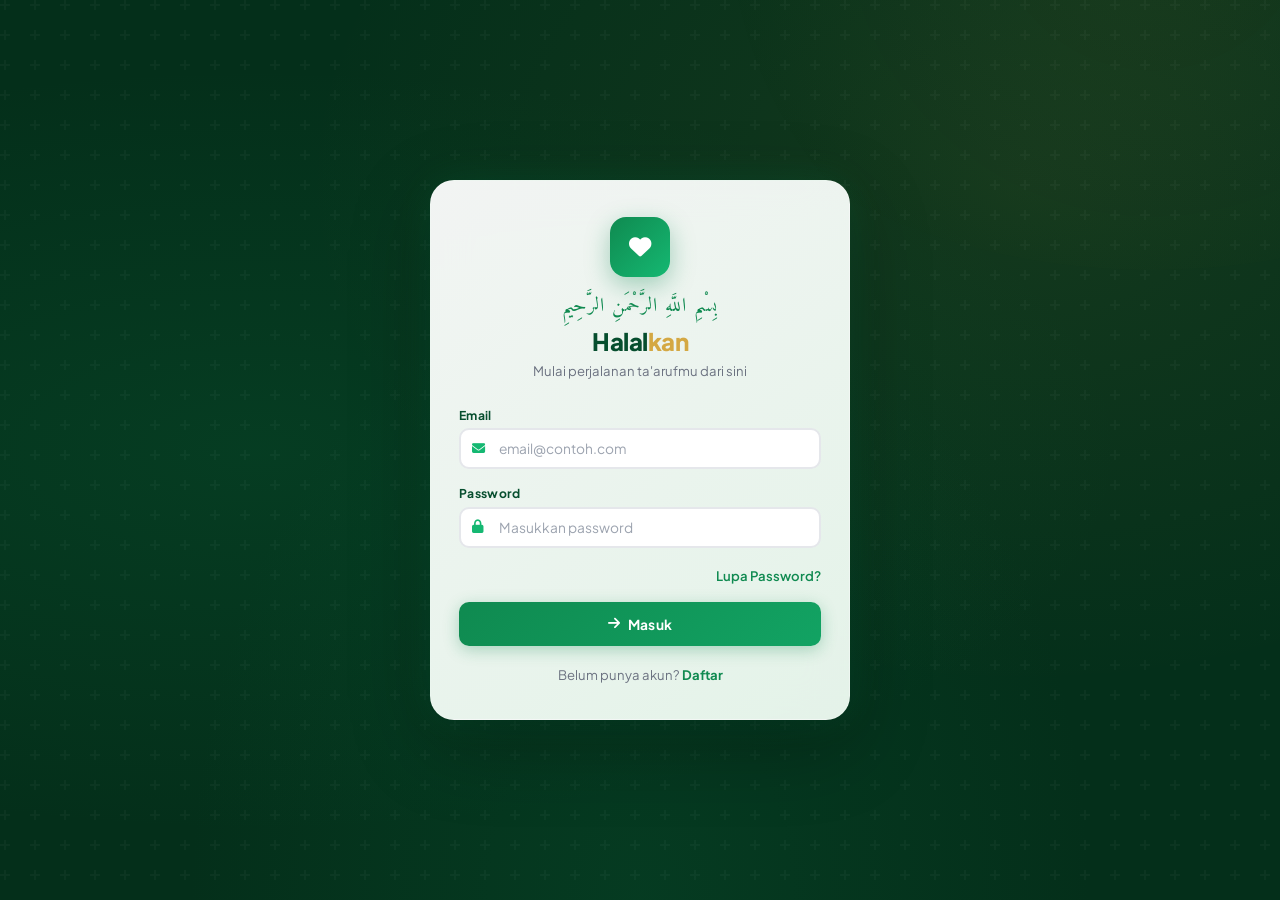
==== index.html @ 724de97e "Update index.html" ====
<!DOCTYPE html>
<html lang="id">
<head>
    <meta charset="UTF-8">
    <meta name="viewport" content="width=device-width, initial-scale=1.0, maximum-scale=1.0, user-scalable=no">
    <title>Halalkan - Ta'aruf Online</title>
    <link rel="preconnect" href="https://fonts.googleapis.com">
    <link rel="preconnect" href="https://fonts.gstatic.com" crossorigin>
    <link href="https://fonts.googleapis.com/css2?family=Plus+Jakarta+Sans:wght@300;400;500;600;700;800&family=Amiri:wght@400;700&display=swap" rel="stylesheet">
    <link rel="stylesheet" href="https://cdnjs.cloudflare.com/ajax/libs/font-awesome/6.4.0/css/all.min.css" media="print" onload="this.media='all'">
    <style>
        :root {
            --green-900:#064E2E;--green-800:#0B6B3F;--green-700:#0F8A50;--green-600:#12A363;--green-500:#15B872;--green-400:#34D399;--green-100:#D1FAE5;--green-50:#ECFDF5;
            --gold-500:#D4A843;--gold-400:#E8C66A;--gold-300:#F0D88A;--gold-100:#FEF3C7;--gold-50:#FFFBEB;
            --bg-dark:#042F1A;--bg-card:#FFFFFF;
            --border-light:rgba(255,255,255,0.08);--border-card:#E5E7EB;
            --text-white:#FFFFFF;--text-cream:#E8F5E9;--text-muted-light:rgba(255,255,255,0.6);
            --text-main:#1a1a2e;--text-muted:#6B7280;--text-light:#9CA3AF;
            --danger:#EF4444;--danger-light:#FEF2F2;--success:#10B981;--success-light:#ECFDF5;--warning:#F59E0B;--warning-light:#FFFBEB;
            --radius:14px;--radius-sm:10px;
        }
        *,*::before,*::after{box-sizing:border-box;margin:0;padding:0}
        body{font-family:'Plus Jakarta Sans',sans-serif;background:var(--bg-dark);color:var(--text-main);min-height:100vh;overflow-x:hidden;-webkit-tap-highlight-color:transparent}
        .islamic-bg{position:fixed;inset:0;z-index:0;pointer-events:none;background:radial-gradient(ellipse at 20% 50%,rgba(15,138,80,0.15) 0%,transparent 60%),radial-gradient(ellipse at 80% 20%,rgba(212,168,67,0.08) 0%,transparent 50%),radial-gradient(ellipse at 50% 100%,rgba(11,107,63,0.2) 0%,transparent 50%),var(--bg-dark)}
        .islamic-bg::before{content:'';position:absolute;inset:0;opacity:0.03;background-image:url("data:image/svg+xml,%3Csvg width='60' height='60' viewBox='0 0 60 60' xmlns='http://www.w3.org/2000/svg'%3E%3Cg fill='none' fill-rule='evenodd'%3E%3Cg fill='%23ffffff' fill-opacity='1'%3E%3Cpath d='M36 34v-4h-2v4h-4v2h4v4h2v-4h4v-2h-4zm0-30V0h-2v4h-4v2h4v4h2V6h4V4h-4zM6 34v-4H4v4H0v2h4v4h2v-4h4v-2H6zM6 4V0H4v4H0v2h4v4h2V6h4V4H6z'/%3E%3C/g%3E%3C/g%3E%3C/svg%3E")}
        .islamic-bg::after{content:'';position:absolute;top:-50%;right:-30%;width:80%;height:80%;border-radius:50%;background:radial-gradient(circle,rgba(212,168,67,0.06) 0%,transparent 70%);animation:floatGlow 12s ease-in-out infinite alternate}
        @keyframes floatGlow{0%{transform:translate(0,0)}100%{transform:translate(-30px,40px)}}
        .hidden{display:none!important}

        /* ===== ANTI-SCREENSHOT: Watermark Overlay ===== */
        #watermark-layer{
            position:fixed;inset:0;pointer-events:none;z-index:5;overflow:hidden;
            background-repeat:repeat;
        }

        /* ===== PROTECTED ZONE — Tanpa user-select:none agar tetap bisa dibaca ===== */
        .protected-zone{
            -webkit-touch-callout:none;
            -moz-user-select:none;
        }
        .protected-zone img{-webkit-user-drag:none;-khtml-user-drag:none;-moz-user-drag:none;-o-user-drag:none}
        .screenshot-warning{
            background:linear-gradient(135deg,rgba(239,68,68,0.12),rgba(239,68,68,0.05));
            border:1px solid rgba(239,68,68,0.25);border-radius:14px;padding:16px 18px;
            margin-bottom:1.25rem;display:flex;align-items:flex-start;gap:12px;
            animation:warnPulse 3s ease-in-out infinite;
        }
        .screenshot-warning .warn-icon{
            width:38px;height:38px;border-radius:10px;flex-shrink:0;
            background:rgba(239,68,68,0.15);color:#FCA5A5;
            display:flex;align-items:center;justify-content:center;font-size:1rem;
        }
        .screenshot-warning .warn-text{flex:1}
        .screenshot-warning .warn-title{font-weight:800;font-size:0.85rem;color:#FCA5A5;margin-bottom:3px}
        .screenshot-warning .warn-desc{font-size:0.78rem;color:rgba(255,255,255,0.55);line-height:1.6}
        @keyframes warnPulse{0%,100%{border-color:rgba(239,68,68,0.25)}50%{border-color:rgba(239,68,68,0.45)}}
        @media print{
            .protected-zone,.screenshot-warning,#watermark-layer{display:none!important}
            body::after{content:'Halaman ini dilindungi dan tidak dapat dicetak.';display:block;text-align:center;padding:4rem;font-size:1.5rem;color:#999}
        }

        /* ===== AUTH ===== */
        .auth-wrapper{min-height:100vh;display:flex;align-items:center;justify-content:center;padding:1.25rem;position:relative;z-index:1}
        .auth-card{width:100%;max-width:420px;background:linear-gradient(145deg,rgba(255,255,255,0.95),rgba(240,253,244,0.95));backdrop-filter:blur(20px);border-radius:24px;padding:2.25rem 1.75rem;box-shadow:0 24px 80px rgba(0,0,0,0.3),0 0 40px rgba(21,184,114,0.15);border:1px solid rgba(255,255,255,0.2)}
        .auth-header{text-align:center;margin-bottom:1.75rem}
        .auth-logo{width:60px;height:60px;margin:0 auto 0.75rem;background:linear-gradient(135deg,var(--green-700),var(--green-500));border-radius:16px;display:flex;align-items:center;justify-content:center;box-shadow:0 8px 24px rgba(15,138,80,0.35);font-size:1.4rem;color:white}
        .auth-header h1{font-size:1.5rem;font-weight:800;letter-spacing:-0.5px;color:var(--green-900)}
        .auth-header h1 span{color:var(--gold-500)}
        .auth-header .arabic-greeting{font-family:'Amiri',serif;font-size:1.2rem;color:var(--green-700);margin-bottom:0.2rem;letter-spacing:1px}
        .auth-header p{color:var(--text-muted);font-size:0.82rem;margin-top:0.35rem}
        .form-group{margin-bottom:1rem}
        label{display:block;font-size:0.76rem;font-weight:700;margin-bottom:0.35rem;color:var(--text-white);letter-spacing:0.3px}
        .auth-card label{color:var(--green-900)}
        .input-wrapper{position:relative}
        .input-wrapper i.icon-left{position:absolute;left:13px;top:50%;transform:translateY(-50%);color:var(--green-400);font-size:0.82rem;pointer-events:none}
        .auth-card .input-wrapper i.icon-left{color:var(--green-500)}
        input,select{width:100%;padding:10px 13px 10px 38px;border:2px solid #E5E7EB;border-radius:var(--radius-sm);font-size:0.86rem;font-family:'Plus Jakarta Sans',sans-serif;outline:none;transition:all 0.2s;background:white;color:var(--text-main)}
        input:focus,select:focus{border-color:var(--green-500);box-shadow:0 0 0 3px rgba(21,184,114,0.12)}
        input::placeholder{color:var(--text-light)}
        select{padding-left:13px;appearance:none;background-image:url("data:image/svg+xml,%3Csvg xmlns='http://www.w3.org/2000/svg' width='12' height='12' viewBox='0 0 24 24' fill='none' stroke='%236B7280' stroke-width='2.5' stroke-linecap='round' stroke-linejoin='round'%3E%3Cpolyline points='6 9 12 15 18 9'/%3E%3C/svg%3E");background-repeat:no-repeat;background-position:right 13px center}
        input[type="file"]{padding:9px;font-size:0.8rem;cursor:pointer;border-color:#E5E7EB}
        textarea{width:100%;padding:10px 13px;border:2px solid #E5E7EB;border-radius:var(--radius-sm);font-size:0.86rem;font-family:'Plus Jakarta Sans',sans-serif;outline:none;resize:vertical;transition:all 0.2s;background:white;color:var(--text-main);line-height:1.6}
        textarea:focus{border-color:var(--green-500);box-shadow:0 0 0 3px rgba(21,184,114,0.12)}
        textarea::placeholder{color:var(--text-light)}
        .btn{width:100%;padding:11px;background:linear-gradient(135deg,var(--green-700),var(--green-600));color:white;border:none;border-radius:var(--radius-sm);font-weight:700;font-family:'Plus Jakarta Sans',sans-serif;cursor:pointer;font-size:0.86rem;transition:all 0.2s;display:flex;align-items:center;justify-content:center;gap:8px;box-shadow:0 4px 16px rgba(15,138,80,0.3);letter-spacing:0.2px;min-height:44px}
        .btn:hover{transform:translateY(-1px);box-shadow:0 6px 24px rgba(15,138,80,0.4)}
        .btn:active{transform:translateY(0);box-shadow:0 2px 8px rgba(15,138,80,0.3)}
        .btn:disabled{background:#9CA3AF;cursor:not-allowed;box-shadow:none;transform:none}
        .btn-outline{background:transparent;border:2px solid #E5E7EB;color:var(--text-muted);margin-top:0.75rem;box-shadow:none}
        .btn-outline:hover{background:var(--green-50);border-color:var(--green-400);color:var(--green-700);box-shadow:none;transform:none}
        .btn-sm{padding:8px 14px;width:auto;font-size:0.76rem;border-radius:8px;min-height:36px}
        .btn-success{background:linear-gradient(135deg,#059669,#10B981);box-shadow:0 4px 12px rgba(16,185,129,0.3)}
        .btn-danger-sm{background:linear-gradient(135deg,#DC2626,#EF4444);box-shadow:0 4px 12px rgba(239,68,68,0.3)}
        .btn-warning-sm{background:linear-gradient(135deg,#D97706,#F59E0B);color:var(--text-main);box-shadow:0 4px 12px rgba(245,158,11,0.3)}
        .btn-wa{background:linear-gradient(135deg,#1EBE57,#25D366);box-shadow:0 4px 12px rgba(37,211,102,0.3)}
        .btn-info-sm{background:linear-gradient(135deg,#2563EB,#3B82F6);box-shadow:0 4px 12px rgba(59,130,246,0.3)}
        .btn-gold{background:linear-gradient(135deg,var(--gold-500),var(--gold-400));color:var(--green-900);box-shadow:0 4px 12px rgba(212,168,67,0.3)}
        .link{color:var(--green-700);font-size:0.82rem;font-weight:600;cursor:pointer;text-decoration:none;transition:color 0.2s}
        .link:hover{color:var(--green-500)}
        .link-muted{color:var(--text-muted);font-size:0.82rem}
        .link-muted a{color:var(--green-700);font-weight:700;cursor:pointer}

        /* ===== APP SHELL ===== */
        .app-shell{display:flex;min-height:100vh;position:relative;z-index:1}
        .sidebar{width:260px;background:linear-gradient(180deg,var(--green-900) 0%,var(--bg-dark) 100%);border-right:1px solid var(--border-light);display:flex;flex-direction:column;position:fixed;top:0;left:0;bottom:0;z-index:100;transition:transform 0.3s cubic-bezier(0.4,0,0.2,1);will-change:transform}
        .sidebar-header{padding:1.25rem 1.1rem;border-bottom:1px solid var(--border-light);display:flex;align-items:center;gap:10px}
        .sidebar-logo{width:38px;height:38px;flex-shrink:0;background:linear-gradient(135deg,var(--green-600),var(--gold-500));border-radius:11px;display:flex;align-items:center;justify-content:center;font-size:0.95rem;color:white;box-shadow:0 4px 12px rgba(21,184,114,0.3)}
        .sidebar-header h2{font-size:1.1rem;font-weight:800;color:var(--text-white)}
        .sidebar-header h2 span{color:var(--gold-400)}
        .sidebar-nav{flex:1;padding:0.75rem;display:flex;flex-direction:column;gap:2px;overflow-y:auto;-webkit-overflow-scrolling:touch}
        .sidebar-nav a{display:flex;align-items:center;gap:11px;padding:10px 13px;color:var(--text-muted-light);font-size:0.85rem;font-weight:500;cursor:pointer;border-radius:var(--radius-sm);transition:all 0.2s;text-decoration:none;min-height:44px}
        .sidebar-nav a:hover:not(.locked){background:rgba(255,255,255,0.08);color:var(--text-white)}
        .sidebar-nav a.active{background:linear-gradient(135deg,rgba(21,184,114,0.2),rgba(21,184,114,0.08));color:var(--green-400);font-weight:700;border:1px solid rgba(21,184,114,0.2)}
        .sidebar-nav a i.nav-icon{width:20px;text-align:center;font-size:0.88rem}
        .sidebar-nav a .lock-badge{margin-left:auto;font-size:0.6rem;background:rgba(239,68,68,0.15);color:#FCA5A5;padding:2px 6px;border-radius:6px;font-weight:700;border:1px solid rgba(239,68,68,0.15)}
        .sidebar-nav a.locked{opacity:0.5;cursor:not-allowed}
        .sidebar-footer{padding:0.85rem 1.1rem;border-top:1px solid var(--border-light)}
        .sidebar-user{display:flex;align-items:center;gap:10px}
        .sidebar-avatar{width:34px;height:34px;border-radius:10px;background:linear-gradient(135deg,var(--green-600),var(--green-400));color:white;display:flex;align-items:center;justify-content:center;font-weight:700;font-size:0.7rem;flex-shrink:0;overflow:hidden}
        .sidebar-avatar img{width:100%;height:100%;object-fit:cover}
        .sidebar-user-info div:first-child{font-size:0.82rem;font-weight:700;color:var(--text-white)}
        .sidebar-user-info div:last-child{font-size:0.7rem;color:var(--text-muted-light)}
        .main{flex:1;margin-left:260px;min-height:100vh}
        .main-header{padding:0.85rem 1.5rem;border-bottom:1px solid rgba(255,255,255,0.05);background:rgba(4,47,26,0.85);backdrop-filter:blur(12px);display:flex;justify-content:space-between;align-items:center;position:sticky;top:0;z-index:50;min-height:52px}
        .main-header h3{font-size:1.05rem;font-weight:700;color:var(--text-white);white-space:nowrap;overflow:hidden;text-overflow:ellipsis}
        .main-content{padding:1.5rem;max-width:1400px;position:relative}
        .hamburger{display:none;background:none;border:none;font-size:1.15rem;color:var(--text-white);cursor:pointer;padding:8px;min-width:44px;min-height:44px;justify-content:center;align-items:center;border-radius:8px}
        .hamburger:hover{background:rgba(255,255,255,0.08)}
        .overlay{display:none;position:fixed;inset:0;background:rgba(0,0,0,0.5);z-index:99;backdrop-filter:blur(4px)}
        .alert{padding:13px 16px;border-radius:var(--radius-sm);font-size:0.82rem;margin-bottom:1.25rem;display:flex;align-items:flex-start;gap:10px;line-height:1.6}
        .alert i{margin-top:3px;flex-shrink:0}
        .alert-warning{background:var(--gold-50);color:#92400E;border:1px solid #FDE68A}
        .alert-info{background:var(--green-50);color:var(--green-900);border:1px solid #A7F3D0}
        .alert-success{background:var(--success-light);color:#065F46;border:1px solid #A7F3D0}
        .alert-dark{background:rgba(245,158,11,0.08);color:var(--gold-300);border:1px solid rgba(245,158,11,0.2);border-radius:var(--radius-sm);padding:13px 16px;font-size:0.82rem;margin-bottom:1.25rem;display:flex;align-items:flex-start;gap:10px;line-height:1.6}
        .alert-dark i{margin-top:3px;flex-shrink:0}
        .alert-dark b{color:var(--gold-400)}
        .grid-2{display:grid;grid-template-columns:1fr 1fr;gap:0 1.1rem}
        .section-title{font-size:0.76rem;font-weight:800;color:var(--green-400);margin:1.5rem 0 0.85rem;text-transform:uppercase;letter-spacing:1px;display:flex;align-items:center;gap:8px}
        .section-title::after{content:'';flex:1;height:1px;background:linear-gradient(to right,rgba(21,184,114,0.3),transparent)}
        .search-bar{width:100%;padding:10px 13px 10px 38px;border:2px solid rgba(255,255,255,0.1);border-radius:var(--radius-sm);font-size:0.86rem;outline:none;background:rgba(255,255,255,0.06);color:var(--text-white);transition:all 0.2s;font-family:'Plus Jakarta Sans',sans-serif;min-height:44px}
        .search-bar:focus{border-color:var(--green-500);background:rgba(255,255,255,0.1);box-shadow:0 0 0 3px rgba(21,184,114,0.15)}
        .search-bar::placeholder{color:rgba(255,255,255,0.4)}
        .search-wrap{position:relative;margin-bottom:1.25rem}
        .search-wrap i{position:absolute;left:13px;top:50%;transform:translateY(-50%);color:rgba(255,255,255,0.4)}
        .card-grid{display:grid;grid-template-columns:repeat(auto-fill,minmax(340px,1fr));gap:1.1rem}
        .card{border:1px solid rgba(255,255,255,0.08);border-radius:16px;overflow:hidden;background:linear-gradient(145deg,rgba(255,255,255,0.06),rgba(255,255,255,0.02));backdrop-filter:blur(10px);display:flex;flex-direction:column;transition:all 0.3s}
        .card:hover{transform:translateY(-2px);box-shadow:0 12px 40px rgba(0,0,0,0.2);border-color:rgba(21,184,114,0.2)}
        .card-top{display:flex;gap:0.85rem;padding:1.1rem;border-bottom:1px solid rgba(255,255,255,0.06)}
        .card-img{width:92px;height:92px;object-fit:cover;border-radius:12px;background:rgba(255,255,255,0.05);flex-shrink:0;border:2px solid rgba(255,255,255,0.1)}
        .card-avatar{width:92px;height:92px;display:flex;align-items:center;justify-content:center;font-size:2rem;font-weight:800;color:var(--green-400);background:rgba(21,184,114,0.1);border-radius:12px;flex-shrink:0;border:2px solid rgba(21,184,114,0.15)}
        .card-identity{flex:1;display:flex;flex-direction:column;justify-content:center;min-width:0}
        .card-name{font-weight:800;font-size:1rem;margin-bottom:4px;display:flex;align-items:center;gap:6px;flex-wrap:wrap;color:var(--text-white)}
        .card-sub{font-size:0.76rem;color:var(--text-muted-light);margin-bottom:2px;white-space:nowrap;overflow:hidden;text-overflow:ellipsis}
        .card-sub i{width:13px;text-align:center;margin-right:3px;color:var(--green-400);flex-shrink:0}
        .card-body{padding:0.85rem 1.1rem}
        .data-grid{display:grid;grid-template-columns:1fr 1fr;gap:6px}
        .data-item{font-size:0.78rem}
        .data-label{color:var(--text-muted-light);font-size:0.66rem;text-transform:uppercase;letter-spacing:0.5px;font-weight:600}
        .data-value{color:var(--text-cream);font-weight:600}
        .full-col{grid-column:1/-1}
        .card-footer{padding:0.75rem 1.1rem;border-top:1px solid rgba(255,255,255,0.06);margin-top:auto}
        .badge{padding:2px 9px;border-radius:20px;font-size:0.66rem;font-weight:700;display:inline-block;white-space:nowrap;letter-spacing:0.3px}
        .badge-m{background:rgba(59,130,246,0.15);color:#93C5FD;border:1px solid rgba(59,130,246,0.2)}
        .badge-f{background:rgba(236,72,153,0.15);color:#F9A8D4;border:1px solid rgba(236,72,153,0.2)}
        .badge-pending{background:rgba(245,158,11,0.15);color:#FCD34D;border:1px solid rgba(245,158,11,0.2)}
        .badge-approved{background:rgba(16,185,129,0.15);color:#6EE7B7;border:1px solid rgba(16,185,129,0.2)}
        .badge-rejected{background:rgba(239,68,68,0.15);color:#FCA5A5;border:1px solid rgba(239,68,68,0.2)}
        .badge-taaruf{background:rgba(59,130,246,0.15);color:#93C5FD;border:1px solid rgba(59,130,246,0.2)}
        .badge-proses{background:rgba(245,158,11,0.15);color:#FCD34D;border:1px solid rgba(245,158,11,0.2)}
        .badge-menikah{background:rgba(16,185,129,0.15);color:#6EE7B7;border:1px solid rgba(16,185,129,0.2)}
        .filter-tabs{display:flex;gap:5px;margin-bottom:1.1rem;flex-wrap:wrap}
        .filter-tab{padding:6px 14px;border:1px solid rgba(255,255,255,0.1);border-radius:24px;font-size:0.76rem;font-weight:600;cursor:pointer;background:rgba(255,255,255,0.04);color:var(--text-muted-light);font-family:'Plus Jakarta Sans',sans-serif;transition:all 0.2s;white-space:nowrap;min-height:36px;display:inline-flex;align-items:center}
        .filter-tab:hover{border-color:var(--green-500);color:var(--green-400);background:rgba(21,184,114,0.08)}
        .filter-tab.active{background:linear-gradient(135deg,var(--green-700),var(--green-600));color:white;border-color:transparent;box-shadow:0 4px 12px rgba(15,138,80,0.3)}
        .table-wrap{border:1px solid rgba(255,255,255,0.08);border-radius:14px;overflow-x:auto;background:rgba(255,255,255,0.03);backdrop-filter:blur(10px);-webkit-overflow-scrolling:touch}
        table{width:100%;border-collapse:collapse;font-size:0.8rem}
        thead{background:rgba(255,255,255,0.04)}
        th{text-align:left;padding:11px 14px;font-size:0.7rem;font-weight:700;color:var(--text-muted-light);text-transform:uppercase;letter-spacing:0.5px;border-bottom:1px solid rgba(255,255,255,0.08);white-space:nowrap}
        td{padding:12px 14px;border-bottom:1px solid rgba(255,255,255,0.04);vertical-align:top;color:var(--text-cream)}
        tr:last-child td{border-bottom:none}
        tr:hover td{background:rgba(255,255,255,0.03)}
        .img-preview{width:80px;height:80px;object-fit:cover;margin-top:8px;border-radius:var(--radius-sm);border:2px solid rgba(255,255,255,0.1);display:none}
        .question-box{background:rgba(21,184,114,0.08);border:1px dashed var(--green-500);padding:13px;border-radius:var(--radius-sm);font-weight:600;font-size:0.88rem;margin-bottom:10px;line-height:1.7;color:var(--green-900)}
        .toast{position:fixed;top:16px;right:16px;left:16px;padding:13px 18px;border-radius:var(--radius-sm);color:white;font-weight:600;font-family:'Plus Jakarta Sans',sans-serif;z-index:10000;animation:toastIn 0.4s cubic-bezier(0.34,1.56,0.64,1);max-width:380px;font-size:0.82rem;box-shadow:0 8px 32px rgba(0,0,0,0.2);backdrop-filter:blur(8px);margin:0 auto}
        @media(min-width:480px){.toast{left:auto}}
        .toast-success{background:linear-gradient(135deg,rgba(16,185,129,0.95),rgba(5,150,105,0.95))}
        .toast-error{background:linear-gradient(135deg,rgba(239,68,68,0.95),rgba(220,38,38,0.95))}
        @keyframes toastIn{from{transform:translateX(120%) scale(0.8);opacity:0}to{transform:translateX(0) scale(1);opacity:1}}
        .loading-overlay{position:fixed;inset:0;background:rgba(4,47,26,0.7);backdrop-filter:blur(8px);display:flex;align-items:center;justify-content:center;z-index:9998}
        .spinner{width:34px;height:34px;border:3px solid rgba(255,255,255,0.1);border-top-color:var(--green-400);border-radius:50%;animation:spin 0.7s linear infinite}
        @keyframes spin{to{transform:rotate(360deg)}}
        .action-btns{display:flex;gap:5px;flex-wrap:wrap}
        .sub-text{font-size:0.7rem;color:var(--text-muted-light);margin-top:1px}
        .data-cell-line{margin-bottom:4px;color:var(--text-cream);line-height:1.5}
        .kriteria-box{background:rgba(212,168,67,0.08);border:1px dashed var(--gold-500);border-radius:10px;padding:9px 11px;margin-top:8px;font-size:0.78rem;line-height:1.6}
        .kriteria-box .kriteria-label{font-size:0.66rem;font-weight:800;color:var(--gold-400);text-transform:uppercase;letter-spacing:0.5px;margin-bottom:2px}
        .empty-state{text-align:center;color:var(--text-muted-light);padding:2.5rem 1rem}
        .empty-state i{font-size:2.2rem;margin-bottom:0.85rem;display:block;opacity:0.3}
        .empty-state p{font-size:0.88rem}
        .empty-state .retry-btn{margin-top:0.85rem;display:inline-flex}
        .status-card{border:1px solid rgba(255,255,255,0.08);border-radius:16px;padding:1.25rem;margin-bottom:0.85rem;background:linear-gradient(145deg,rgba(255,255,255,0.06),rgba(255,255,255,0.02));backdrop-filter:blur(10px);transition:all 0.3s}
        .status-card:hover{box-shadow:0 8px 32px rgba(0,0,0,0.15);border-color:rgba(21,184,114,0.15)}
        .status-card-header{display:flex;justify-content:space-between;align-items:flex-start;margin-bottom:8px;flex-wrap:wrap;gap:6px}
        .status-card-title{font-weight:800;font-size:1rem;color:var(--text-white)}
        .status-card-meta{font-size:0.78rem;color:var(--text-muted-light);line-height:1.8}
        .status-card-meta i{width:15px;text-align:center;margin-right:5px;color:var(--green-400)}
        .photo-modal-overlay{position:fixed;inset:0;background:rgba(0,0,0,0.88);backdrop-filter:blur(8px);z-index:10000;display:flex;align-items:center;justify-content:center;padding:1.5rem;cursor:pointer}
        .photo-modal-content{position:relative;max-width:90vw;max-height:90vh;cursor:default}
        .photo-modal-content img{max-width:100%;max-height:85vh;border-radius:16px;box-shadow:0 24px 64px rgba(0,0,0,0.4);object-fit:contain;background:white}
        .photo-modal-close{position:absolute;top:-12px;right:-12px;width:38px;height:38px;border-radius:50%;background:white;border:none;font-size:1.1rem;color:var(--text-main);cursor:pointer;display:flex;align-items:center;justify-content:center;box-shadow:0 4px 16px rgba(0,0,0,0.3);transition:all 0.2s;min-width:38px;min-height:38px}
        .photo-modal-close:hover{background:var(--danger);color:white}
        .wa-info-box{background:rgba(37,211,102,0.08);border:1px solid rgba(37,211,102,0.2);border-radius:var(--radius-sm);padding:16px;margin-bottom:1.25rem}
        .wa-info-box .wa-title{font-weight:800;color:#6EE7B7;font-size:0.92rem;margin-bottom:5px;display:flex;align-items:center;gap:8px}
        .wa-info-box .wa-detail{font-size:0.8rem;color:var(--text-cream);line-height:1.7}
        .wa-info-box .wa-btn{margin-top:10px}
        .notif-wrap{position:relative}
        .bell-btn{background:none;border:none;font-size:1.1rem;color:var(--text-muted-light);cursor:pointer;position:relative;padding:8px;border-radius:50%;transition:all 0.2s;min-width:44px;min-height:44px;display:flex;align-items:center;justify-content:center}
        .bell-btn:hover{background:rgba(255,255,255,0.08);color:var(--text-white)}
        .bell-badge{position:absolute;top:4px;right:4px;background:var(--danger);color:white;font-size:0.56rem;font-weight:800;min-width:16px;height:16px;border-radius:8px;display:flex;align-items:center;justify-content:center;padding:0 4px;animation:pulse 2s infinite}
        @keyframes pulse{0%,100%{transform:scale(1)}50%{transform:scale(1.15)}}
        .notif-panel{position:absolute;top:calc(100% + 8px);right:0;width:360px;max-height:440px;overflow-y:auto;background:linear-gradient(145deg,#0a3d23,var(--bg-dark));border:1px solid rgba(255,255,255,0.1);border-radius:14px;box-shadow:0 16px 48px rgba(0,0,0,0.4);z-index:200;-webkit-overflow-scrolling:touch}
        .notif-header{padding:12px 16px;border-bottom:1px solid rgba(255,255,255,0.08);display:flex;justify-content:space-between;align-items:center;position:sticky;top:0;background:rgba(4,47,26,0.95);backdrop-filter:blur(8px);z-index:1;border-radius:14px 14px 0 0}
        .notif-header h4{font-size:0.88rem;font-weight:700;color:var(--text-white)}
        .notif-close-btn{background:none;border:none;font-size:1.3rem;cursor:pointer;color:var(--text-muted-light);line-height:1;padding:0 2px;min-width:44px;min-height:44px;display:flex;align-items:center;justify-content:center}
        .notif-close-btn:hover{color:var(--text-white)}
        .notif-item{padding:12px 16px;border-bottom:1px solid rgba(255,255,255,0.04);display:flex;gap:10px;align-items:flex-start;font-size:0.8rem;line-height:1.6;transition:background 0.15s;cursor:default;color:var(--text-cream)}
        .notif-item:hover{background:rgba(255,255,255,0.04)}
        .notif-item:last-child{border-bottom:none}
        .notif-icon{width:32px;height:32px;border-radius:9px;display:flex;align-items:center;justify-content:center;flex-shrink:0;font-size:0.72rem}
        .notif-icon.taaruf{background:rgba(59,130,246,0.15);color:#93C5FD}
        .notif-icon.kegiatan{background:rgba(16,185,129,0.15);color:#6EE7B7}
        .notif-text{flex:1;min-width:0}
        .notif-text strong{color:var(--text-white)}
        .notif-time{font-size:0.66rem;color:rgba(255,255,255,0.35);margin-top:3px}
        .notif-empty{padding:2rem;text-align:center;color:var(--text-muted-light);font-size:0.82rem}
        .modal-overlay{position:fixed;inset:0;background:rgba(4,47,26,0.8);backdrop-filter:blur(8px);z-index:9000;display:flex;align-items:center;justify-content:center;padding:1.25rem}
        .modal-card{background:linear-gradient(145deg,rgba(255,255,255,0.97),rgba(240,253,244,0.97));border-radius:18px;padding:1.75rem;width:100%;max-width:420px;box-shadow:0 24px 80px rgba(0,0,0,0.4),0 0 40px rgba(21,184,114,0.15);border:1px solid rgba(255,255,255,0.2);max-height:90vh;overflow-y:auto;-webkit-overflow-scrolling:touch}
        .modal-card h3{font-size:1.1rem;font-weight:800;margin-bottom:4px;display:flex;align-items:center;gap:8px;color:var(--green-900)}
        .modal-card .modal-sub{font-size:0.8rem;color:var(--text-muted);margin-bottom:1.1rem}
        .modal-card .question-box{margin-bottom:0.85rem;font-size:0.92rem;line-height:1.7}
        .modal-actions{display:flex;gap:7px;margin-top:1.1rem}
        .modal-actions .btn{flex:1}
        .kegiatan-card{border:1px solid rgba(255,255,255,0.08);border-radius:16px;overflow:hidden;background:linear-gradient(145deg,rgba(255,255,255,0.06),rgba(255,255,255,0.02));backdrop-filter:blur(10px);margin-bottom:1.1rem;transition:all 0.3s}
        .kegiatan-card:hover{box-shadow:0 8px 32px rgba(0,0,0,0.15);border-color:rgba(21,184,114,0.15)}
        .kegiatan-card img{width:100%;max-height:300px;object-fit:cover;cursor:pointer;display:block}
        .kegiatan-card-body{padding:1.25rem}
        .kegiatan-card-title{font-size:1.05rem;font-weight:800;margin-bottom:8px;color:var(--text-white)}
        .kegiatan-card-content{font-size:0.85rem;color:var(--text-muted-light);line-height:1.8;white-space:pre-wrap}
        .kegiatan-card-footer{padding:0.75rem 1.25rem;border-top:1px solid rgba(255,255,255,0.06);font-size:0.74rem;color:rgba(255,255,255,0.35);display:flex;justify-content:space-between;align-items:center}
        .kegiatan-form-card{border:1px solid rgba(255,255,255,0.08);border-radius:16px;padding:1.25rem;margin-bottom:1.25rem;background:linear-gradient(145deg,rgba(255,255,255,0.06),rgba(255,255,255,0.02));backdrop-filter:blur(10px)}
        .kegiatan-form-card h4{font-size:0.92rem;font-weight:700;margin-bottom:0.85rem;display:flex;align-items:center;gap:8px;color:var(--text-white)}
        .kegiatan-form-card h4 i{color:var(--green-400)}
        .pagination-wrap{display:flex;justify-content:space-between;align-items:center;margin-top:1.25rem;padding:0.4rem 0;flex-wrap:wrap;gap:0.6rem}
        .pagination-info{font-size:0.8rem;color:var(--text-muted-light);white-space:nowrap}
        .pagination-info strong{color:var(--green-400);font-weight:700}
        .pagination-buttons{display:flex;gap:3px;align-items:center;flex-wrap:wrap}
        .page-btn{min-width:34px;height:34px;display:flex;align-items:center;justify-content:center;border:1px solid rgba(255,255,255,0.1);border-radius:7px;background:rgba(255,255,255,0.04);color:var(--text-muted-light);font-size:0.8rem;font-weight:600;cursor:pointer;font-family:'Plus Jakarta Sans',sans-serif;transition:all 0.2s;padding:0 5px}
        .page-btn:hover:not(:disabled):not(.active){border-color:var(--green-500);color:var(--green-400);background:rgba(21,184,114,0.1)}
        .page-btn.active{background:linear-gradient(135deg,var(--green-700),var(--green-600));color:white;border-color:transparent;font-weight:800;box-shadow:0 4px 12px rgba(15,138,80,0.4)}
        .page-btn:disabled{opacity:0.25;cursor:not-allowed}
        .page-ellipsis{padding:0 3px;color:rgba(255,255,255,0.3);font-size:0.82rem;letter-spacing:1px}
        .page-size-select{display:flex;align-items:center;gap:5px;font-size:0.8rem;color:var(--text-muted-light)}
        .page-size-select select{width:auto;padding:4px 26px 4px 7px;font-size:0.78rem;border-radius:7px;height:34px;background:rgba(255,255,255,0.06);border-color:rgba(255,255,255,0.1);color:var(--text-cream)}
        .page-size-select select option{background:var(--bg-dark);color:var(--text-cream)}
        .welcome-banner{background:linear-gradient(135deg,rgba(21,184,114,0.15),rgba(212,168,67,0.08));border:1px solid rgba(21,184,114,0.15);border-radius:18px;padding:1.5rem;margin-bottom:1.25rem;position:relative;overflow:hidden}
        .welcome-banner::before{content:'';position:absolute;top:-20px;right:-20px;width:100px;height:100px;background:radial-gradient(circle,rgba(212,168,67,0.15),transparent);border-radius:50%}
        .welcome-banner .greeting-arabic{font-family:'Amiri',serif;font-size:1.25rem;color:var(--gold-400);margin-bottom:0.4rem}
        .welcome-banner .greeting-main{font-size:1.15rem;font-weight:800;color:var(--text-white);margin-bottom:0.4rem}
        .welcome-banner .greeting-sub{font-size:0.84rem;color:var(--text-muted-light);line-height:1.6}
        .welcome-banner .greeting-sub b{color:var(--green-400)}
        .stats-row{display:grid;grid-template-columns:repeat(auto-fit,minmax(140px,1fr));gap:0.75rem;margin-bottom:1.25rem}
        .stat-card{background:linear-gradient(145deg,rgba(255,255,255,0.06),rgba(255,255,255,0.02));border:1px solid rgba(255,255,255,0.08);border-radius:14px;padding:1rem;text-align:center;transition:all 0.3s}
        .stat-card:hover{border-color:rgba(21,184,114,0.2);transform:translateY(-2px)}
        .stat-card .stat-icon{font-size:1.3rem;margin-bottom:0.4rem;color:var(--green-400)}
        .stat-card .stat-value{font-size:1.35rem;font-weight:800;color:var(--text-white)}
        .stat-card .stat-label{font-size:0.68rem;color:var(--text-muted-light);margin-top:2px;text-transform:uppercase;letter-spacing:0.5px}
        .taaruf-blocked-banner{
            background:linear-gradient(135deg,rgba(245,158,11,0.1),rgba(212,168,67,0.05));
            border:1px solid rgba(245,158,11,0.2);border-radius:18px;padding:2rem;
            text-align:center;max-width:480px;margin:2rem auto;
        }
        .taaruf-blocked-banner .blocked-icon{
            width:64px;height:64px;border-radius:50%;margin:0 auto 1rem;
            background:rgba(245,158,11,0.12);color:var(--gold-400);
            display:flex;align-items:center;justify-content:center;font-size:1.6rem;
            border:2px solid rgba(245,158,11,0.2);
            animation:blockedPulse 2.5s ease-in-out infinite;
        }
        @keyframes blockedPulse{0%,100%{transform:scale(1);box-shadow:0 0 0 0 rgba(245,158,11,0.2)}50%{transform:scale(1.05);box-shadow:0 0 0 10px rgba(245,158,11,0)}}
        .taaruf-blocked-banner .blocked-title{font-size:1.05rem;font-weight:800;color:var(--text-white);margin-bottom:0.4rem}
        .taaruf-blocked-banner .blocked-desc{font-size:0.84rem;color:var(--text-muted-light);line-height:1.7}
        .taaruf-blocked-banner .blocked-desc b{color:var(--gold-400)}

        /* ===== ADMIN PHOTO CELLS ===== */
        .admin-photo-cell{display:flex;align-items:center;gap:10px}
        .admin-photo{width:52px;height:52px;border-radius:12px;object-fit:cover;border:2px solid rgba(21,184,114,0.2);cursor:pointer;transition:all 0.25s;flex-shrink:0}
        .admin-photo:hover{transform:scale(1.08);border-color:var(--green-400);box-shadow:0 4px 16px rgba(21,184,114,0.2)}
        .admin-photo-placeholder{width:52px;height:52px;border-radius:12px;background:rgba(21,184,114,0.12);color:var(--green-400);display:flex;align-items:center;justify-content:center;font-size:0.85rem;font-weight:700;flex-shrink:0;border:2px solid rgba(21,184,114,0.15)}
        .admin-photo-sm{width:40px;height:40px;border-radius:10px}
        .admin-photo-placeholder-sm{width:40px;height:40px;border-radius:10px;font-size:0.75rem}

        /* ===== TAARUF TABLE MOBILE FIX ===== */
        .taaruf-table-wrap table{min-width:640px}

        /* ===== RESPONSIVE ===== */
        @media(max-width:768px){
            .sidebar{transform:translateX(-100%);width:280px}
            .sidebar.open{transform:translateX(0)}
            .overlay.open{display:block}
            .main{margin-left:0}
            .hamburger{display:flex}
            .main-content{padding:1rem}
            .grid-2{grid-template-columns:1fr}
            .card-grid{grid-template-columns:1fr}
            .data-grid{grid-template-columns:1fr 1fr}
            .filter-tabs{gap:3px}
            .filter-tab{padding:5px 10px;font-size:0.7rem;min-height:32px}
            .notif-panel{width:calc(100vw - 1.5rem);right:-0.25rem;max-height:70vh}
            .pagination-wrap{flex-direction:column;align-items:stretch;text-align:center}
            .pagination-buttons{justify-content:center}
            .pagination-info{text-align:center}
            .stats-row{grid-template-columns:1fr 1fr;gap:0.6rem}
            .auth-card{padding:1.75rem 1.25rem;border-radius:18px}
            .admin-photo{width:44px;height:44px;border-radius:10px}
            .admin-photo-placeholder{width:44px;height:44px;border-radius:10px}
            .admin-photo-sm{width:34px;height:34px;border-radius:8px}
            .admin-photo-placeholder-sm{width:34px;height:34px;border-radius:8px;font-size:0.68rem}
            .card-img{width:78px;height:78px}
            .card-avatar{width:78px;height:78px;font-size:1.7rem}
            .card-top{padding:0.85rem;gap:0.7rem}
            .card-body{padding:0.75rem 0.85rem}
            .card-footer{padding:0.65rem 0.85rem}
            .main-header{padding:0.65rem 1rem}
            th,td{padding:9px 10px}
            .welcome-banner{padding:1.15rem}
            .welcome-banner .greeting-arabic{font-size:1.1rem}
            .welcome-banner .greeting-main{font-size:1rem}
            .screenshot-warning{padding:12px 14px;gap:10px}
            .screenshot-warning .warn-icon{width:34px;height:34px;font-size:0.9rem}
            .screenshot-warning .warn-title{font-size:0.8rem}
            .screenshot-warning .warn-desc{font-size:0.74rem}
        }
        @media(max-width:380px){
            .data-grid{grid-template-columns:1fr}
            .stats-row{grid-template-columns:1fr 1fr}
            .card-grid{gap:0.85rem}
        }
    </style>
</head>
<body>

<div class="islamic-bg"></div>

<!-- ===== LOGIN ===== -->
<div id="login-view" class="auth-wrapper">
    <div class="auth-card">
        <div class="auth-header">
            <div class="auth-logo"><i class="fas fa-heart"></i></div>
            <div class="arabic-greeting">بِسْمِ اللَّهِ الرَّحْمَنِ الرَّحِيمِ</div>
            <h1>Halal<span>kan</span></h1>
            <p>Mulai perjalanan ta'arufmu dari sini</p>
        </div>
        <form onsubmit="event.preventDefault();login();">
            <div class="form-group"><label>Email</label><div class="input-wrapper"><i class="fas fa-envelope icon-left"></i><input type="email" id="loginEmail" placeholder="email@contoh.com" required autocomplete="email"></div></div>
            <div class="form-group"><label>Password</label><div class="input-wrapper"><i class="fas fa-lock icon-left"></i><input type="password" id="loginPass" placeholder="Masukkan password" required autocomplete="current-password"></div></div>
            <div style="text-align:right;margin-bottom:1.1rem;"><a class="link" onclick="showForgotPassword()">Lupa Password?</a></div>
            <button type="submit" id="btnLogin" class="btn"><i class="fas fa-arrow-right"></i> Masuk</button>
        </form>
        <div class="link-muted" style="text-align:center;margin-top:1.25rem;">Belum punya akun? <a onclick="loadRegisterView()">Daftar</a></div>
    </div>
</div>

<!-- ===== REGISTER ===== -->
<div id="register-view" class="auth-wrapper hidden">
    <div class="auth-card">
        <div class="auth-header">
            <div class="auth-logo"><i class="fas fa-user-plus"></i></div>
            <div class="arabic-greeting">بِسْمِ اللَّهِ</div>
            <h1>Daftar <span>Akun</span></h1>
            <p>Isi data untuk membuat akun baru</p>
        </div>
        <form id="registerForm" onsubmit="handleRegisterClick(event)">
            <div class="form-group"><label>Email</label><div class="input-wrapper"><i class="fas fa-envelope icon-left"></i><input type="email" id="regEmail" placeholder="email@contoh.com" required autocomplete="email"></div></div>
            <div class="form-group"><label>Password</label><div class="input-wrapper"><i class="fas fa-lock icon-left"></i><input type="password" id="regPass" placeholder="Min 6 karakter" required minlength="6" autocomplete="new-password"></div></div>
            <div class="form-group"><label>Nama Lengkap</label><div class="input-wrapper"><i class="fas fa-user icon-left"></i><input type="text" id="regNama" placeholder="Nama sesuai identitas" required></div></div>
            <button type="submit" class="btn"><i class="fas fa-user-plus"></i> Daftar</button>
            <button type="button" onclick="showView('login-view')" class="btn btn-outline"><i class="fas fa-arrow-left"></i> Kembali</button>
        </form>
    </div>
</div>

<!-- ===== VERIFY MODAL ===== -->
<div id="verify-modal" class="modal-overlay hidden">
    <div class="modal-card">
        <h3><i class="fas fa-shield-alt" style="color:var(--green-700)"></i> Verifikasi Komunitas</h3>
        <p class="modal-sub">Jawab pertanyaan berikut untuk membuktikan Anda anggota komunitas</p>
        <div class="question-box" id="modalQuestion">Memuat pertanyaan...</div>
        <input type="hidden" id="modalQuestionHidden">
        <div class="input-wrapper"><i class="fas fa-key icon-left"></i><input type="text" id="modalAnswer" placeholder="Ketik jawaban Anda" onkeydown="if(event.key==='Enter'){event.preventDefault();submitVerifyAndRegister();}"></div>
        <div class="modal-actions">
            <button type="button" onclick="closeVerifyModal()" class="btn btn-outline" style="margin-top:0"><i class="fas fa-times"></i> Batal</button>
            <button type="button" id="btnVerifySubmit" onclick="submitVerifyAndRegister()" class="btn"><i class="fas fa-check"></i> Verifikasi & Daftar</button>
        </div>
    </div>
</div>

<!-- ===== APP SHELL ===== -->
<div id="app-shell" class="app-shell hidden">
    <div class="overlay" id="overlay" onclick="closeSidebar()"></div>
    <aside class="sidebar" id="sidebar">
        <div class="sidebar-header">
            <div class="sidebar-logo"><i class="fas fa-heart"></i></div>
            <h2>Halal<span>kan</span></h2>
        </div>
        <nav class="sidebar-nav" id="sidebarNav">
            <div id="nav-personal">
                <a class="active" onclick="switchPage('home')" data-page="home"><i class="fas fa-home nav-icon"></i> Beranda</a>
                <a id="nav-search" onclick="handleLockedNav('search')" data-page="search"><i class="fas fa-search nav-icon"></i> Temukan Pasangan <span class="lock-badge hidden" id="lock-search">Kunci</span></a>
                <a id="nav-status" onclick="handleLockedNav('status')" data-page="status"><i class="fas fa-heart nav-icon"></i> Status Ta'aruf <span class="lock-badge hidden" id="lock-status">Kunci</span></a>
                <a onclick="switchPage('kegiatan')" data-page="kegiatan"><i class="fas fa-bullhorn nav-icon"></i> Info Kegiatan</a>
                <a onclick="switchPage('profile')" data-page="profile"><i class="fas fa-user-edit nav-icon"></i> Edit Profil</a>
            </div>
            <div id="nav-admin" class="hidden">
                <a class="active" onclick="switchPage('admin-home')" data-page="admin-home"><i class="fas fa-tachometer-alt nav-icon"></i> Dashboard</a>
                <a onclick="switchPage('admin-users')" data-page="admin-users"><i class="fas fa-users nav-icon"></i> Data Peserta</a>
                <a onclick="switchPage('admin-taaruf')" data-page="admin-taaruf"><i class="fas fa-heart nav-icon"></i> Pengajuan Ta'aruf</a>
                <a onclick="switchPage('admin-kegiatan')" data-page="admin-kegiatan"><i class="fas fa-bullhorn nav-icon"></i> Kelola Kegiatan</a>
            </div>
            <div style="flex:1"></div>
            <a onclick="logout()" style="color:#FCA5A5"><i class="fas fa-sign-out-alt nav-icon"></i> Keluar</a>
        </nav>
        <div class="sidebar-footer">
            <div class="sidebar-user">
                <div class="sidebar-avatar" id="sidebarAvatar">?</div>
                <div class="sidebar-user-info"><div id="sidebarName">User</div><div id="sidebarRole">Personal</div></div>
            </div>
        </div>
    </aside>
    <div class="main">
        <header class="main-header">
            <div style="display:flex;align-items:center;gap:8px"><button class="hamburger" onclick="toggleSidebar()" aria-label="Menu"><i class="fas fa-bars"></i></button><h3 id="pageTitle">Beranda</h3></div>
            <div class="notif-wrap">
                <button class="bell-btn" onclick="toggleNotifPanel(event)" aria-label="Notifikasi"><i class="fas fa-bell"></i><span class="bell-badge hidden" id="bellBadge">0</span></button>
                <div id="notif-panel" class="notif-panel hidden">
                    <div class="notif-header"><h4>Pemberitahuan</h4><button class="notif-close-btn" onclick="closeNotifPanel()" aria-label="Tutup">&times;</button></div>
                    <div id="notif-list"><div class="notif-empty">Tidak ada pemberitahuan</div></div>
                </div>
            </div>
        </header>
        <div class="main-content">

            <!-- BERANDA -->
            <div id="page-home">
                <div class="welcome-banner">
                    <div class="greeting-arabic">اَلسَلاَمُ عَلَيْكُمْ وَرَحْمَةُ اللهِ</div>
                    <div class="greeting-main" id="welcomeName">Selamat Datang!</div>
                    <div class="greeting-sub">Selamat datang di <b>Halalkan</b>! Lengkapi profil dan mulai temukan pasangan melalui menu <b>Temukan Pasangan</b>.<br>Pengajuan ta'aruf akan diarahkan langsung ke WhatsApp tim pernikahan daerah terkait.</div>
                </div>
                <div class="stats-row">
                    <div class="stat-card"><div class="stat-icon"><i class="fas fa-users"></i></div><div class="stat-value" id="statPeserta">-</div><div class="stat-label">Total Peserta</div></div>
                    <div class="stat-card"><div class="stat-icon"><i class="fas fa-heart"></i></div><div class="stat-value" id="statTaaruf">-</div><div class="stat-label">Proses Ta'aruf</div></div>
                    <div class="stat-card"><div class="stat-icon"><i class="fas fa-ring"></i></div><div class="stat-value" id="statMenikah">-</div><div class="stat-label">Sudah Menikah</div></div>
                    <div class="stat-card"><div class="stat-icon"><i class="fas fa-bullhorn"></i></div><div class="stat-value" id="statKegiatan">-</div><div class="stat-label">Info Kegiatan</div></div>
                </div>
            </div>

            <!-- CARI JODOH -->
            <div id="page-search" class="hidden protected-zone">
                <div class="screenshot-warning" id="screenshotWarn">
                    <div class="warn-icon"><i class="fas fa-shield-alt"></i></div>
                    <div class="warn-text">
                        <div class="warn-title">Data Pribadi Dilindungi</div>
                        <div class="warn-desc">Data peserta bersifat <b>sangat sensitif</b>. Dilarang keras melakukan screenshot, screen record, atau mendistribusikan data ini. Pelanggaran ditindak tegas.</div>
                    </div>
                </div>
                <div id="search-taaruf-blocked" class="hidden" style="margin-bottom:1rem"></div>
                <div class="search-wrap hidden" id="searchBarWrap"><i class="fas fa-search"></i><input type="text" class="search-bar" id="searchInput" placeholder="Cari nama..." oninput="filterDashboard()" autocomplete="off"></div>
                <div id="dashboard-list" class="card-grid"></div>
                <div id="dashboard-pagination"></div>
            </div>

            <!-- STATUS TAARUF -->
            <div id="page-status" class="hidden"><div id="status-content"></div></div>

            <!-- KEGIATAN -->
            <div id="page-kegiatan" class="hidden"><div id="kegiatan-list"></div></div>

            <!-- EDIT PROFIL -->
            <div id="page-profile" class="hidden">
                <div class="alert alert-warning" id="profileAlert" style="background:rgba(245,158,11,0.08);color:var(--gold-300);border-color:rgba(245,158,11,0.2)"><i class="fas fa-exclamation-triangle"></i><div>Lengkapi profil terlebih dahulu untuk membuka fitur Temukan Pasangan dan Status Ta'aruf.</div></div>
                <form id="profileForm" onsubmit="handleUpdateProfile(event)">
                    <div class="section-title">Data Pribadi</div>
                    <div class="grid-2">
                        <div class="form-group" style="grid-column:1/-1"><label>Nama Lengkap</label><div class="input-wrapper"><i class="fas fa-user icon-left"></i><input type="text" id="upNama" required></div></div>
                        <div class="form-group" style="grid-column:1/-1"><label>Nama Orang Tua</label><div class="input-wrapper"><i class="fas fa-users icon-left"></i><input type="text" id="upOrtu" required></div></div>
                        <div class="form-group" style="grid-column:1/-1"><label>Tempat, Tanggal Lahir</label><div class="input-wrapper"><i class="fas fa-calendar icon-left"></i><input type="text" id="upTTL" required></div></div>
                        <div class="form-group"><label>Jenis Kelamin</label><select id="upGender" required><option value="">-- Pilih --</option><option value="Laki-laki">Laki-laki</option><option value="Perempuan">Perempuan</option></select></div>
                        <div class="form-group"><label>Anak Ke</label><div class="input-wrapper"><i class="fas fa-child icon-left"></i><input type="text" id="upAnakKe" required></div></div>
                        <div class="form-group"><label>Suku</label><div class="input-wrapper"><i class="fas fa-globe-asia icon-left"></i><input type="text" id="upSuku" required></div></div>
                        <div class="form-group"><label>Tinggi / Berat Badan</label><div class="input-wrapper"><i class="fas fa-ruler icon-left"></i><input type="text" id="upTB" required></div></div>
                        <div class="form-group"><label>Status Menikah</label><select id="upMenikah" required><option value="">-- Pilih --</option><option value="Belum Menikah">Belum Menikah</option><option value="Janda/Duda">Janda/Duda</option></select></div>
                    </div>
                    <div class="section-title">Pendidikan & Pekerjaan</div>
                    <div class="grid-2">
                        <div class="form-group"><label>Pendidikan</label><div class="input-wrapper"><i class="fas fa-graduation-cap icon-left"></i><input type="text" id="upPendidikan" required></div></div>
                        <div class="form-group"><label>Pekerjaan</label><div class="input-wrapper"><i class="fas fa-briefcase icon-left"></i><input type="text" id="upPekerjaan" required></div></div>
                        <div class="form-group"><label>Hobi</label><div class="input-wrapper"><i class="fas fa-heart icon-left"></i><input type="text" id="upHobi" required></div></div>
                        <div class="form-group"><label>Dapukan</label><div class="input-wrapper"><i class="fas fa-pray icon-left"></i><input type="text" id="upDapukan" required></div></div>
                    </div>
                    <div class="section-title">Wilayah</div>
                    <div class="grid-2">
                        <div class="form-group"><label>Daerah</label><select id="upDaerah" onchange="loadDesa()" required><option value="">-- Pilih --</option></select></div>
                        <div class="form-group"><label>Desa</label><select id="upDesa" onchange="loadKelompok()" required><option value="">-- Pilih --</option></select></div>
                        <div class="form-group"><label>Kelompok</label><select id="upKelompok" required><option value="">-- Pilih --</option></select></div>
                    </div>
                    <div class="section-title">Foto</div>
                    <div class="form-group"><label>Upload Foto</label><input type="file" id="upFoto" accept="image/*" onchange="previewFoto(event,'upFotoPreview')"><img id="upFotoPreview" class="img-preview" src="" alt="Preview"></div>
                    <div class="section-title">Kriteria Pasangan</div>
                    <div class="form-group"><label>Kriteria pasangan yang diinginkan</label><textarea id="upKriteria" rows="3" placeholder="Contoh: Sholeh/ah, berpengalaman bekerja, tinggi minimal 165cm..."></textarea></div>
                    <button type="submit" id="btnSaveProfile" class="btn" style="margin-top:0.85rem"><i class="fas fa-save"></i> Simpan Profil</button>
                </form>
            </div>

            <!-- ADMIN HOME -->
            <div id="page-admin-home" class="hidden">
                <div class="welcome-banner">
                    <div class="greeting-arabic">اَلسَلاَمُ عَلَيْكُمْ</div>
                    <div class="greeting-main">Dashboard Admin</div>
                    <div class="greeting-sub">Anda masuk sebagai <b id="adminRoleLabel">Admin</b> Wilayah <b id="adminScopeLabel">-</b>.</div>
                </div>
                <div class="stats-row">
                    <div class="stat-card"><div class="stat-icon"><i class="fas fa-users"></i></div><div class="stat-value" id="statAdminPeserta">-</div><div class="stat-label">Total Peserta</div></div>
                    <div class="stat-card"><div class="stat-icon"><i class="fas fa-clock"></i></div><div class="stat-value" id="statAdminPending">-</div><div class="stat-label">Ta'aruf Pending</div></div>
                    <div class="stat-card"><div class="stat-icon"><i class="fas fa-heart"></i></div><div class="stat-value" id="statAdminProses">-</div><div class="stat-label">Sedang Proses</div></div>
                    <div class="stat-card"><div class="stat-icon"><i class="fas fa-ring"></i></div><div class="stat-value" id="statAdminMenikah">-</div><div class="stat-label">Sudah Menikah</div></div>
                </div>
            </div>

            <!-- ADMIN USERS -->
            <div id="page-admin-users" class="hidden">
                <div style="display:flex;justify-content:space-between;align-items:center;flex-wrap:wrap;gap:0.6rem;margin-bottom:1.1rem">
                    <div class="search-wrap" style="margin-bottom:0;flex:1;min-width:180px;max-width:360px"><i class="fas fa-search"></i><input type="text" class="search-bar" id="adminSearchInput" placeholder="Cari peserta..." oninput="filterAdmin()" autocomplete="off"></div>
                    <div class="page-size-select"><label>Tampilkan:</label><select id="adminPageSizeSelect" onchange="changeAdminPageSize()"><option value="5">5</option><option value="10" selected>10</option><option value="20">20</option><option value="50">50</option></select></div>
                </div>
                <div class="table-wrap"><table><thead><tr><th style="min-width:200px">Peserta</th><th>Data Pribadi</th><th>Pekerjaan & Lainnya</th><th>Wilayah</th><th>Status</th></tr></thead><tbody id="admin-tbody"></tbody></table></div>
                <div id="admin-users-pagination"></div>
            </div>

            <!-- ADMIN TAARUF -->
            <div id="page-admin-taaruf" class="hidden">
                <div class="filter-tabs" id="taarufFilterTabs">
                    <button class="filter-tab active" onclick="filterTaaruf(this,'')">Semua</button>
                    <button class="filter-tab" onclick="filterTaaruf(this,'Pending')">Belum Diterima</button>
                    <button class="filter-tab" onclick="filterTaaruf(this,'Sedang Taaruf')">Sedang Taaruf</button>
                    <button class="filter-tab" onclick="filterTaaruf(this,'Sedang Proses')">Sedang Proses</button>
                    <button class="filter-tab" onclick="filterTaaruf(this,'Sudah Menikah')">Sudah Menikah</button>
                    <button class="filter-tab" onclick="filterTaaruf(this,'Rejected')">Ditolak</button>
                </div>
                <div class="table-wrap taaruf-table-wrap"><table><thead><tr><th>Tanggal</th><th>Pelamar</th><th>Target</th><th>Status</th><th>Aksi</th></tr></thead><tbody id="admin-taaruf-tbody"></tbody></table></div>
            </div>

            <!-- ADMIN KEGIATAN -->
            <div id="page-admin-kegiatan" class="hidden">
                <div class="kegiatan-form-card">
                    <h4><i class="fas fa-plus-circle"></i> Tambah Informasi Kegiatan</h4>
                    <form id="kegiatanForm" onsubmit="handleAddKegiatan(event)">
                        <div class="form-group"><label>Judul</label><div class="input-wrapper"><i class="fas fa-heading icon-left"></i><input type="text" id="kgJudul" placeholder="Judul informasi" required></div></div>
                        <div class="form-group"><label>Isi Informasi</label><textarea id="kgIsi" rows="4" placeholder="Tulis isi informasi kegiatan..." required></textarea></div>
                        <div class="form-group"><label>Gambar (opsional, maks 3MB)</label><input type="file" id="kgFoto" accept="image/*" onchange="previewFoto(event,'kgFotoPreview')"><img id="kgFotoPreview" class="img-preview" src="" alt="Preview"></div>
                        <button type="submit" id="btnAddKg" class="btn btn-sm btn-gold" style="width:auto"><i class="fas fa-paper-plane"></i> Publikasikan</button>
                    </form>
                </div>
                <div id="admin-kegiatan-list"></div>
            </div>

        </div>
    </div>
</div>

<script>
/* ===== KONFIGURASI ===== */
var GAS_URL="https://script.google.com/macros/s/AKfycbwTGFTatNOATbDYW6AM2-PCEK6gkAHwtDxLjgDRkFu0FaAgbsYcOyRdmccPbQX0SA61/exec";
var FETCH_TIMEOUT=30000,currentUser=null,masterData={daerah:[],desa:{},kelompok:{}},allUsers=[],allTaarufRequests=[],currentTaarufFilter='',cachedTaarufTim={},cachedKegiatan=[],adminRoles=['Admin','Desa','Daerah','Super Admin'];
var searchCurrentPage=1,searchPageSize=6,adminCurrentPage=1,adminPageSize=10,searchIamInTaaruf=false;
var userPhotoMap={};

/* ===== WATERMARK GENERATOR ===== */
function generateWatermarkBg(){
    if(!currentUser)return '';
    var text=(currentUser.email||currentUser.nama||'')+' — DILINDUNGI —';
    var escaped=text.replace(/&/g,'&amp;').replace(/</g,'&lt;').replace(/>/g,'&gt;').replace(/'/g,'&#39;');
    var svg='<svg xmlns="http://www.w3.org/2000/svg" width="300" height="180"><text x="150" y="90" transform="rotate(-28 150 90)" font-size="11" fill="rgba(255,255,255,0.04)" font-family="Arial,sans-serif" text-anchor="middle" font-weight="bold">'+escaped+'</text></svg>';
    return 'url("data:image/svg+xml,'+encodeURIComponent(svg)+'")';
}
function showWatermark(){
    if(!currentUser)return;
    var wm=document.getElementById('watermark-layer');
    if(!wm){wm=document.createElement('div');wm.id='watermark-layer';document.body.appendChild(wm)}
    wm.style.backgroundImage=generateWatermarkBg();
    wm.classList.remove('hidden');
}
function hideWatermark(){var wm=document.getElementById('watermark-layer');if(wm)wm.classList.add('hidden')}

/* ===== ANTI-SCREENSHOT: Blok konteks menu, shortcut, blur saat tab berubah ===== */
(function(){
    /* Blok klik kanan hanya di zona terlindungi */
    document.addEventListener('contextmenu',function(e){
        if(e.target.closest('.protected-zone')){e.preventDefault();showToast('Klik kanan dinonaktifkan untuk melindungi data.','error')}
    });
    /* Blok copy/cut hanya di zona terlindungi */
    document.addEventListener('copy',function(e){if(e.target.closest('.protected-zone')){e.preventDefault();showToast('Copy data dilarang.','error')}});
    document.addEventListener('cut',function(e){if(e.target.closest('.protected-zone')){e.preventDefault();showToast('Cut data dilarang.','error')}});
    /* Blok drag gambar */
    document.addEventListener('dragstart',function(e){if(e.target.closest('.protected-zone')&&e.target.tagName==='IMG'){e.preventDefault()}});
    /* Blok shortcut screenshot/print */
    document.addEventListener('keydown',function(e){
        if(!e.target.closest('.protected-zone'))return;
        if(e.key==='PrintScreen'||e.key==='F13'||(e.ctrlKey&&e.shiftKey&&(e.key==='S'||e.key==='I'||e.key==='3'))||(e.ctrlKey&&e.key==='p')||(e.metaKey&&e.shiftKey&&(e.key==='s'||e.key==='3'))||(e.metaKey&&e.key==='p')){
            e.preventDefault();showToast('Screenshot/print data peserta dilarang.','error');
        }
    });
    /* Blur saat tab ke background — mengalahkan screenshot tool */
    var blurTimer=null;
    document.addEventListener('visibilitychange',function(){
        var zone=document.getElementById('page-search');
        if(!zone||zone.classList.contains('hidden'))return;
        if(document.hidden){
            zone.style.filter='blur(25px)';
            zone.style.transition='filter 0.12s';
            clearTimeout(blurTimer);
        }else{
            blurTimer=setTimeout(function(){zone.style.filter='none'},350);
        }
    });
})();

/* ===== UTILITAS ===== */
function showToast(msg,type){type=type||'success';var t=document.createElement('div');t.className='toast toast-'+type;t.innerHTML='<i class="fas fa-'+(type==='success'?'check':'exclamation')+'-circle"></i> '+msg;document.body.appendChild(t);setTimeout(function(){t.style.opacity='0';t.style.transition='opacity 0.3s';setTimeout(function(){t.remove()},300)},3200)}
function showLoading(){var o=document.createElement('div');o.className='loading-overlay';o.id='loadOv';o.innerHTML='<div class="spinner"></div>';document.body.appendChild(o)}
function hideLoading(){var el=document.getElementById('loadOv');if(el)el.remove()}
function showView(id){document.querySelectorAll('.auth-wrapper,.app-shell').forEach(function(el){el.classList.add('hidden')});var t=document.getElementById(id);if(t)t.classList.remove('hidden')}
function getPhotoUrl(url){if(!url)return '';var m=url.match(/\/d\/([a-zA-Z0-9_-]+)/);if(m)return 'https://drive.google.com/thumbnail?id='+m[1]+'&sz=w400';return url.indexOf('thumbnail?id=')!==-1?url:url}
function getInitials(n){if(!n)return '?';var p=n.trim().split(/\s+/);return p.length===1?p[0][0].toUpperCase():(p[0][0]+p[p.length-1][0]).toUpperCase()}
function esc(s){return (s||'').replace(/&/g,'&amp;').replace(/</g,'&lt;').replace(/>/g,'&gt;').replace(/"/g,'&quot;').replace(/'/g,'&#39;')}
function openPhotoModal(url){document.body.insertAdjacentHTML('beforeend','<div class="photo-modal-overlay" onclick="closePhotoModal(event)"><div class="photo-modal-content" onclick="event.stopPropagation()"><button class="photo-modal-close" onclick="closePhotoModal()" aria-label="Tutup"><i class="fas fa-times"></i></button><img src="'+url.replace('sz=w400','sz=w1200')+'" alt="Foto besar"></div></div>')}
function closePhotoModal(event){if(event&&event.target!==event.currentTarget)return;var m=document.querySelector('.photo-modal-overlay');if(m)m.remove()}
function toggleSidebar(){document.getElementById('sidebar').classList.toggle('open');document.getElementById('overlay').classList.toggle('open')}
function closeSidebar(){document.getElementById('sidebar').classList.remove('open');document.getElementById('overlay').classList.remove('open')}
function handleLockedNav(page){if(!currentUser.isComplete){showToast('Lengkapi profil Anda terlebih dahulu.','error');return}switchPage(page)}
function previewFoto(event,prevId){var file=event.target.files[0];var imgEl=document.getElementById(prevId);if(file){var r=new FileReader();r.onload=function(e){imgEl.src=e.target.result;imgEl.style.display='block'};r.readAsDataURL(file)}else{imgEl.style.display='none'}}
function compressImage(file,mw,q){return new Promise(function(res,rej){var r=new FileReader();r.onload=function(e){var img=new Image();img.onload=function(){var c=document.createElement('canvas');var w=img.width,h=img.height;if(w>mw){h=Math.round((mw/w)*h);w=mw}c.width=w;c.height=h;c.getContext('2d').drawImage(img,0,0,w,h);res(c.toDataURL('image/jpeg',q).split(',')[1])};img.onerror=rej;img.src=e.target.result};r.onerror=rej;r.readAsDataURL(file)})}

/* ===== FETCH GAS ===== */
async function fetchGAS(action,params,method,body){
    params=params||{};method=method||'GET';body=body||null;
    var url=GAS_URL+'?action='+action;
    var controller=new AbortController();
    var timeoutId=setTimeout(function(){controller.abort()},FETCH_TIMEOUT);
    try{
        if(method==='GET'){
            Object.keys(params).forEach(function(k){url+='&'+k+'='+encodeURIComponent(params[k])});
            url+='&_t='+Date.now();
            var resp=await fetch(url,{signal:controller.signal,cache:'no-store'});
            clearTimeout(timeoutId);
            var text=await resp.text();
            try{return JSON.parse(text)}catch(pe){return{status:'error',message:'Respons tidak valid'}}
        }else{
            var resp=await fetch(url,{method:'POST',headers:{'Content-Type':'text/plain'},body:JSON.stringify(Object.assign({action:action},body)),signal:controller.signal});
            clearTimeout(timeoutId);
            var text=await resp.text();
            try{return JSON.parse(text)}catch(pe){return{status:'error',message:'Respons tidak valid'}}
        }
    }catch(e){clearTimeout(timeoutId);showToast(e.name==='AbortError'?'Permintaan timeout':'Gagal terhubung ke server','error');return{status:'error',message:e.message||'Koneksi gagal'}}
}

/* ===== PAGINASI ===== */
function getPaginationRange(c,t){if(t<=7){var a=[];for(var i=1;i<=t;i++)a.push(i);return a}var p=[];if(c<=4){for(var i=1;i<=5;i++)p.push(i);p.push('...',t)}else if(c>=t-3){p.push(1,'...');for(var i=t-4;i<=t;i++)p.push(i)}else{p.push(1,'...',c-1,c,c+1,'...',t)}return p}
function generatePagination(cid,cp,tp,ti,ps,fn){var c=document.getElementById(cid);if(tp<=1||ti===0){c.innerHTML='';return}var si=(cp-1)*ps+1,ei=Math.min(cp*ps,ti),pg=getPaginationRange(cp,tp);var h='<div class="pagination-wrap"><div class="pagination-info">Menampilkan <strong>'+si+' - '+ei+'</strong> dari <strong>'+ti+'</strong></div><div class="pagination-buttons">';h+='<button class="page-btn" '+(cp===1?'disabled':'')+' onclick="'+fn+'('+(cp-1)+')"><i class="fas fa-chevron-left"></i></button>';for(var i=0;i<pg.length;i++){if(pg[i]==='...')h+='<span class="page-ellipsis">...</span>';else h+='<button class="page-btn '+(pg[i]===cp?'active':'')+'" onclick="'+fn+'('+pg[i]+')">'+pg[i]+'</button>'}h+='<button class="page-btn" '+(cp===tp?'disabled':'')+' onclick="'+fn+'('+(cp+1)+')"><i class="fas fa-chevron-right"></i></button></div></div>';c.innerHTML=h}
function goToSearchPage(p){searchCurrentPage=p;renderCards(allUsers);document.getElementById('dashboard-list').scrollIntoView({behavior:'smooth',block:'start'})}
function goToAdminPage(p){adminCurrentPage=p;renderAdminUsers(allUsers);document.getElementById('admin-tbody').scrollIntoView({behavior:'smooth',block:'start'})}
function changeAdminPageSize(){adminPageSize=parseInt(document.getElementById('adminPageSizeSelect').value)||10;adminCurrentPage=1;renderAdminUsers(allUsers)}

/* ===== NAVIGASI ===== */
function switchPage(page){
    document.querySelectorAll('.main-content > div').forEach(function(el){el.classList.add('hidden')});
    var target=document.getElementById('page-'+page);if(target)target.classList.remove('hidden');
    document.querySelectorAll('.sidebar-nav a').forEach(function(a){a.classList.remove('active')});
    var al=document.querySelector('.sidebar-nav a[data-page="'+page+'"]');if(al)al.classList.add('active');
    var titles={'home':'Beranda','search':'Temukan Pasangan','status':"Status Ta'aruf",'kegiatan':'Info Kegiatan','profile':'Edit Profil','admin-home':'Dashboard Admin','admin-users':'Data Peserta','admin-taaruf':"Pengajuan Ta'aruf",'admin-kegiatan':'Kelola Kegiatan'};
    document.getElementById('pageTitle').textContent=titles[page]||'';
    /* Watermark hanya aktif di halaman Cari Jodoh */
    if(page==='search')showWatermark();else hideWatermark();
    /* Reset blur saat pindah halaman */
    var sp=document.getElementById('page-search');if(sp)sp.style.filter='none';
    if(page==='home'&&!adminRoles.includes(currentUser.role))loadHomeStats();
    if(page==='admin-home')loadAdminStats();
    if(page==='search'&&currentUser.isComplete)loadDashboard();
    if(page==='status'&&currentUser.isComplete)loadMyTaarufStatus();
    if(page==='kegiatan')loadKegiatanPage();
    if(page==='profile')prefillProfile();
    if(page==='admin-users')loadAdminUsers();
    if(page==='admin-taaruf')loadAdminTaaruf();
    if(page==='admin-kegiatan')loadAdminKegiatan();
    closeSidebar();
}

function updateShell(){
    if(!currentUser)return;
    document.getElementById('sidebarName').textContent=currentUser.nama;
    document.getElementById('sidebarRole').textContent=currentUser.role+(currentUser.scope&&currentUser.scope!=='All'?' '+currentUser.scope:'');
    var av=document.getElementById('sidebarAvatar');
    if(currentUser.foto)av.innerHTML='<img src="'+getPhotoUrl(currentUser.foto)+'" loading="lazy">';else av.textContent=getInitials(currentUser.nama);
    if(adminRoles.indexOf(currentUser.role)!==-1){
        document.getElementById('nav-personal').classList.add('hidden');document.getElementById('nav-admin').classList.remove('hidden');
        document.getElementById('adminRoleLabel').textContent=currentUser.role;document.getElementById('adminScopeLabel').textContent=currentUser.scope||'All';
    }else{
        document.getElementById('nav-personal').classList.remove('hidden');document.getElementById('nav-admin').classList.add('hidden');
        updateLockedMenus();document.getElementById('welcomeName').textContent="Assalamu'alaikum, "+currentUser.nama+'!';
    }
}
function updateLockedMenus(){if(!currentUser)return;var ic=currentUser.isComplete;document.getElementById('lock-search').classList.toggle('hidden',ic);document.getElementById('nav-search').classList.toggle('locked',!ic);document.getElementById('lock-status').classList.toggle('hidden',ic);document.getElementById('nav-status').classList.toggle('locked',!ic);document.getElementById('profileAlert').classList.toggle('hidden',ic)}

/* ===== NOTIFIKASI ===== */
function toggleNotifPanel(e){e.stopPropagation();var p=document.getElementById('notif-panel');p.classList.toggle('hidden');if(!p.classList.contains('hidden'))loadNotifContent()}
function closeNotifPanel(){document.getElementById('notif-panel').classList.add('hidden')}
document.addEventListener('click',function(e){var w=document.querySelector('.notif-wrap');var p=document.getElementById('notif-panel');if(w&&p&&!w.contains(e.target))p.classList.add('hidden')});
async function refreshNotifCount(){if(!currentUser)return;try{var res=await fetchGAS('getNotifCount',{email:currentUser.email,role:currentUser.role,scope:currentUser.scope});if(res.status==='success'){var b=document.getElementById('bellBadge');if(res.count>0){b.textContent=res.count;b.classList.remove('hidden')}else{b.classList.add('hidden')}}}catch(e){}}
async function loadNotifContent(){
    var el=document.getElementById('notif-list');el.innerHTML='<div class="notif-empty"><div class="spinner" style="margin:0 auto 8px;width:20px;height:20px;border-width:2px"></div>Memuat...</div>';
    try{
        var items=[],isAd=adminRoles.indexOf(currentUser.role)!==-1;
        if(isAd){var res=await fetchGAS('getAllTaaruf',{role:currentUser.role,email:currentUser.email,scope:currentUser.scope});if(res.status==='success')res.data.forEach(function(r){if(r.status==='Pending')items.push({type:'taaruf',text:'<strong>'+esc(r.pelamarNama)+'</strong> mengajukan ta\'aruf ke <strong>'+esc(r.targetNama)+'</strong>',time:r.tanggal})})}
        else{var res=await fetchGAS('getMyTaaruf',{email:currentUser.email});if(res.status==='success')res.data.forEach(function(r){items.push({type:'taaruf',text:(r.isPelamar?'Pengajuan Anda ke':'Mengajukan Anda')+' <strong>'+esc(r.otherNama)+'</strong> &mdash; <strong>'+r.status+'</strong>',time:r.tanggal})})}
        if(cachedKegiatan.length>0)cachedKegiatan.slice(0,3).forEach(function(k){items.push({type:'kegiatan',text:'<strong>'+esc(k.judul)+'</strong>',time:k.tanggal})});
        if(items.length===0){el.innerHTML='<div class="notif-empty"><i class="fas fa-bell-slash" style="font-size:1.3rem;margin-bottom:6px;display:block;opacity:0.4"></i>Tidak ada pemberitahuan</div>';return}
        el.innerHTML=items.map(function(it){return '<div class="notif-item"><div class="notif-icon '+it.type+'"><i class="fas '+(it.type==='taaruf'?'fa-heart':'fa-bullhorn')+'"></i></div><div class="notif-text">'+it.text+'<div class="notif-time"><i class="far fa-clock"></i> '+it.time+'</div></div></div>'}).join('');
    }catch(e){el.innerHTML='<div class="notif-empty">Gagal memuat pemberitahuan</div>'}
}

/* ===== VERIFIKASI MODAL ===== */
async function handleRegisterClick(e){
    e.preventDefault();var form=document.getElementById('registerForm');if(!form.checkValidity()){form.reportValidity();return}
    document.getElementById('verify-modal').classList.remove('hidden');
    document.getElementById('modalQuestion').innerHTML='<i class="fas fa-spinner fa-spin"></i> Memuat pertanyaan...';
    document.getElementById('modalAnswer').value='';document.getElementById('btnVerifySubmit').disabled=false;document.getElementById('btnVerifySubmit').innerHTML='<i class="fas fa-check"></i> Verifikasi & Daftar';
    var res=await fetchGAS('getVerifyQuestion');
    if(res.status==='success'){document.getElementById('modalQuestion').innerText=res.question;document.getElementById('modalQuestionHidden').value=res.question}
    else{showToast('Gagal memuat pertanyaan','error');closeVerifyModal()}
}
function closeVerifyModal(){document.getElementById('verify-modal').classList.add('hidden')}
async function submitVerifyAndRegister(){
    var answer=document.getElementById('modalAnswer').value.trim();if(!answer){showToast('Masukkan jawaban','error');return}
    var btn=document.getElementById('btnVerifySubmit');btn.disabled=true;btn.innerHTML='<i class="fas fa-spinner fa-spin"></i> Proses...';
    var res=await fetchGAS('register',{},'POST',{email:document.getElementById('regEmail').value.trim(),password:document.getElementById('regPass').value,nama:document.getElementById('regNama').value.trim(),question:document.getElementById('modalQuestionHidden').value,answer:answer});
    if(res.status==='success'){showToast(res.message);closeVerifyModal();showView('login-view');document.getElementById('registerForm').reset()}
    else{showToast(res.message,'error')}
    btn.disabled=false;btn.innerHTML='<i class="fas fa-check"></i> Verifikasi & Daftar';
}

/* ===== AUTH ===== */
function showForgotPassword(){var email=prompt("Masukkan email akun Anda:");if(email)fetchGAS('forgotPassword',{},'POST',{email:email}).then(function(res){showToast(res.message,res.status)})}
function loadRegisterView(){showView('register-view')}
async function login(){
    var btn=document.getElementById('btnLogin');var email=document.getElementById('loginEmail').value.trim();var password=document.getElementById('loginPass').value;
    if(!email||!password){showToast('Isi email dan password','error');return}
    btn.disabled=true;btn.innerHTML='<i class="fas fa-spinner fa-spin"></i> Masuk...';
    var res=await fetchGAS('login',{email:email,password:password});
    if(res.status==='success'){
        currentUser=res.user;if(!currentUser.role)currentUser.role='Personal';if(!currentUser.scope)currentUser.scope='';
        showToast("Assalamu'alaikum, "+currentUser.nama+"!");showView('app-shell');updateShell();refreshNotifCount();loadKegiatanCache();
        if(adminRoles.indexOf(currentUser.role)!==-1)switchPage('admin-home');
        else{if(!currentUser.isComplete){switchPage('profile');showToast('Silakan lengkapi profil Anda terlebih dahulu.','error')}else switchPage('home')}
    }else{showToast(res.message||'Login gagal','error')}
    btn.disabled=false;btn.innerHTML='<i class="fas fa-arrow-right"></i> Masuk';
}
function logout(){currentUser=null;cachedKegiatan=[];userPhotoMap={};hideWatermark();document.getElementById('loginEmail').value='';document.getElementById('loginPass').value='';showView('login-view')}

/* ===== HOME STATS ===== */
async function loadHomeStats(){
    try{var res=await fetchGAS('getUsers',{role:'Personal',email:currentUser.email,gender:currentUser.gender||''});if(res.status==='success')document.getElementById('statPeserta').textContent=(res.data||[]).length}catch(e){}
    try{var res2=await fetchGAS('getMyTaaruf',{email:currentUser.email});if(res2.status==='success'){var d=res2.data||[];document.getElementById('statTaaruf').textContent=d.filter(function(r){return r.status==='Sedang Taaruf'||r.status==='Sedang Proses'}).length;document.getElementById('statMenikah').textContent=d.filter(function(r){return r.status==='Sudah Menikah'}).length}}catch(e){}
    document.getElementById('statKegiatan').textContent=cachedKegiatan.length||'0';
}
async function loadAdminStats(){
    try{var res=await fetchGAS('getUsers',{role:currentUser.role,email:currentUser.email,scope:currentUser.scope});if(res.status==='success')document.getElementById('statAdminPeserta').textContent=(res.data||[]).length}catch(e){}
    try{var res2=await fetchGAS('getAllTaaruf',{role:currentUser.role,email:currentUser.email,scope:currentUser.scope});if(res2.status==='success'){var d=res2.data||[];document.getElementById('statAdminPending').textContent=d.filter(function(r){return r.status==='Pending'}).length;document.getElementById('statAdminProses').textContent=d.filter(function(r){return r.status==='Sedang Taaruf'||r.status==='Sedang Proses'}).length;document.getElementById('statAdminMenikah').textContent=d.filter(function(r){return r.status==='Sudah Menikah'}).length}}catch(e){}
}

/* ===== MASTER DATA ===== */
async function loadMasterData(){if(masterData.daerah.length===0){var res=await fetchGAS('getMasterData');if(res.status==='success')masterData=res.data}}
function populateDaerah(){var s=document.getElementById('upDaerah');s.innerHTML='<option value="">-- Pilih Daerah --</option>';masterData.daerah.forEach(function(d){s.innerHTML+='<option value="'+d+'">'+d+'</option>'})}
function loadDesa(){var d=document.getElementById('upDaerah').value;var s=document.getElementById('upDesa');var k=document.getElementById('upKelompok');s.innerHTML='<option value="">-- Pilih --</option>';k.innerHTML='<option value="">-- Pilih --</option>';if(d&&masterData.desa[d])masterData.desa[d].forEach(function(i){s.innerHTML+='<option value="'+i+'">'+i+'</option>'})}
function loadKelompok(){var d=document.getElementById('upDesa').value;var k=document.getElementById('upKelompok');k.innerHTML='<option value="">-- Pilih --</option>';if(d&&masterData.kelompok[d])masterData.kelompok[d].forEach(function(i){k.innerHTML+='<option value="'+i+'">'+i+'</option>'})}

/* ===== PROFIL ===== */
async function prefillProfile(){
    await loadMasterData();populateDaerah();if(!currentUser)return;
    var map={'upNama':currentUser.nama,'upOrtu':currentUser.namaOrtu,'upTTL':currentUser.ttl,'upAnakKe':currentUser.anakKe,'upSuku':currentUser.suku,'upTB':currentUser.tbBerat,'upPendidikan':currentUser.pendidikan,'upPekerjaan':currentUser.pekerjaan,'upHobi':currentUser.hobi,'upDapukan':currentUser.dapukan};
    Object.keys(map).forEach(function(id){var el=document.getElementById(id);if(el&&map[id])el.value=map[id]});
    if(currentUser.gender)document.getElementById('upGender').value=currentUser.gender;
    if(currentUser.menikah)document.getElementById('upMenikah').value=currentUser.menikah;
    if(currentUser.kriteriaPasangan)document.getElementById('upKriteria').value=currentUser.kriteriaPasangan;
    if(currentUser.daerah){document.getElementById('upDaerah').value=currentUser.daerah;loadDesa();setTimeout(function(){if(currentUser.desa){document.getElementById('upDesa').value=currentUser.desa;loadKelompok();setTimeout(function(){if(currentUser.kelompok)document.getElementById('upKelompok').value=currentUser.kelompok},80)}},80)}
    var imgPrev=document.getElementById('upFotoPreview');if(currentUser.foto){imgPrev.src=getPhotoUrl(currentUser.foto);imgPrev.style.display='block'}else{imgPrev.style.display='none'}
    updateLockedMenus();
}
async function handleUpdateProfile(e){
    e.preventDefault();var btn=document.getElementById('btnSaveProfile');btn.disabled=true;btn.innerHTML='<i class="fas fa-spinner fa-spin"></i> Simpan...';
    var fotoBase64=null;var fotoInput=document.getElementById('upFoto');
    if(fotoInput&&fotoInput.files&&fotoInput.files[0]){
        if(fotoInput.files[0].size>2*1024*1024){showToast('Ukuran foto maks 2MB','error');btn.disabled=false;btn.innerHTML='<i class="fas fa-save"></i> Simpan Profil';return}
        try{fotoBase64=await compressImage(fotoInput.files[0],600,0.7)}catch(err){showToast('Gagal proses foto','error');btn.disabled=false;btn.innerHTML='<i class="fas fa-save"></i> Simpan Profil';return}
    }
    var p={email:currentUser.email,nama:document.getElementById('upNama').value.trim()||currentUser.nama,namaOrtu:document.getElementById('upOrtu').value.trim(),ttl:document.getElementById('upTTL').value.trim(),gender:document.getElementById('upGender').value,anakKe:document.getElementById('upAnakKe').value.trim(),suku:document.getElementById('upSuku').value.trim(),tbBerat:document.getElementById('upTB').value.trim(),menikah:document.getElementById('upMenikah').value,pendidikan:document.getElementById('upPendidikan').value.trim(),pekerjaan:document.getElementById('upPekerjaan').value.trim(),hobi:document.getElementById('upHobi').value.trim(),dapukan:document.getElementById('upDapukan').value.trim(),daerah:document.getElementById('upDaerah').value,desa:document.getElementById('upDesa').value,kelompok:document.getElementById('upKelompok').value,foto:fotoBase64,kriteriaPasangan:document.getElementById('upKriteria').value.trim()};
    if(!p.gender||!p.daerah){showToast('Jenis Kelamin dan Daerah wajib diisi','error');btn.disabled=false;btn.innerHTML='<i class="fas fa-save"></i> Simpan Profil';return}
    var res=await fetchGAS('updateProfile',{},'POST',p);
    if(res.status==='success'){showToast(res.message);currentUser.isComplete=true;currentUser.gender=p.gender;currentUser.daerah=p.daerah;currentUser.desa=p.desa;currentUser.kelompok=p.kelompok;currentUser.kriteriaPasangan=p.kriteriaPasangan;updateLockedMenus()}
    else{showToast(res.message||'Gagal menyimpan','error')}
    btn.disabled=false;btn.innerHTML='<i class="fas fa-save"></i> Simpan Profil';
}

/* ===== CARI JODOH ===== */
async function loadDashboard(){
    var c=document.getElementById('dashboard-list'),pg=document.getElementById('dashboard-pagination');
    var bl=document.getElementById('search-taaruf-blocked'),sb=document.getElementById('searchBarWrap'),sw=document.getElementById('screenshotWarn');
    c.innerHTML='';pg.innerHTML='';bl.innerHTML='';bl.classList.add('hidden');sb.classList.add('hidden');sw.classList.add('hidden');
    c.innerHTML='<div class="empty-state"><i class="fas fa-spinner fa-spin"></i><p>Memuat status ta\'aruf...</p></div>';
    searchCurrentPage=1;showWatermark();

    var taarufRes=await fetchGAS('getMyTaaruf',{email:currentUser.email});
    var activeTaaruf=null;
    if(taarufRes.status==='success'&&taarufRes.data&&taarufRes.data.length>0){
        activeTaaruf=taarufRes.data.find(function(r){return r.status==='Pending'||r.status==='Sedang Taaruf'||r.status==='Sedang Proses'});
    }
    if(activeTaaruf){
        allUsers=[];searchIamInTaaruf=true;c.innerHTML='';pg.innerHTML='';sb.classList.add('hidden');sw.classList.add('hidden');bl.classList.remove('hidden');
        bl.innerHTML='<div class="taaruf-blocked-banner"><div class="blocked-icon"><i class="fas fa-heart"></i></div><div class="blocked-title">Anda Sedang dalam Proses Ta\'aruf</div><div class="blocked-desc">Pengajuan ta\'aruf Anda kepada <b>'+esc(activeTaaruf.otherNama)+'</b> saat ini berstatus <b>'+activeTaaruf.status+'</b>.<br><br>Daftar peserta <b>tidak dapat ditampilkan</b> selama proses ta\'aruf berlangsung.<br><br>Daftar peserta akan kembali tersedia jika pengajuan <b>ditolak</b>.<br>Silakan cek status di menu <b>Status Ta\'aruf</b>.</div></div>';
        hideWatermark();return;
    }

    searchIamInTaaruf=false;sw.classList.remove('hidden');sb.classList.remove('hidden');
    c.innerHTML='<div class="empty-state"><i class="fas fa-spinner fa-spin"></i><p>Memuat data peserta...</p></div>';
    var res=await fetchGAS('getUsers',{role:'Personal',email:currentUser.email,gender:currentUser.gender||''});
    if(res.status==='error'){c.innerHTML='<div class="empty-state"><i class="fas fa-exclamation-triangle" style="color:var(--gold-400)"></i><p>Gagal memuat data peserta.</p><button class="btn btn-sm retry-btn" onclick="loadDashboard()"><i class="fas fa-redo"></i> Coba Lagi</button></div>';hideWatermark();return}
    if(res.status==='success'&&res.data&&res.data.length>0){allUsers=res.data;renderCards(allUsers)}
    else{allUsers=[];c.innerHTML='<div class="empty-state"><i class="fas fa-user-friends"></i><p>Belum ada peserta yang tersedia.</p></div>';pg.innerHTML='';hideWatermark()}
}

function renderCards(users){
    var c=document.getElementById('dashboard-list'),pg=document.getElementById('dashboard-pagination');
    var s=(document.getElementById('searchInput')?document.getElementById('searchInput').value:'').toLowerCase();
    var filtered=users.filter(function(u){return !s||(u.nama&&u.nama.toLowerCase().indexOf(s)!==-1)});
    var totalPages=Math.max(1,Math.ceil(filtered.length/searchPageSize));
    if(searchCurrentPage>totalPages)searchCurrentPage=totalPages;
    var start=(searchCurrentPage-1)*searchPageSize,pageItems=filtered.slice(start,start+searchPageSize);
    if(filtered.length===0){c.innerHTML='<div class="empty-state"><i class="fas fa-search"></i><p>Tidak ditemukan.</p></div>';pg.innerHTML='';return}
    c.innerHTML=pageItems.map(function(u){
        var ps=u.foto?getPhotoUrl(u.foto):'';
        var gc=u.gender==='Perempuan'?'badge-f':'badge-m';
        var krHtml=u.kriteriaPasangan?'<div class="kriteria-box"><div class="kriteria-label">Kriteria Pasangan</div>'+esc(u.kriteriaPasangan)+'</div>':'';
        var ph=ps?'<img src="'+ps+'" class="card-img" loading="lazy" decoding="async" style="cursor:pointer" onclick="openPhotoModal(\''+ps+'\')">':'<div class="card-avatar">'+getInitials(u.nama)+'</div>';
        return '<div class="card"><div class="card-top">'+ph+'<div class="card-identity"><div class="card-name">'+esc(u.nama)+' <span class="badge '+gc+'">'+u.gender+'</span></div><div class="card-sub"><i class="fas fa-briefcase"></i> '+(u.pekerjaan||'-')+'</div><div class="card-sub"><i class="fas fa-graduation-cap"></i> '+(u.pendidikan||'-')+'</div><div class="card-sub"><i class="fas fa-map-marker-alt"></i> '+(u.daerah||'-')+', '+(u.desa||'-')+'</div></div></div><div class="card-body"><div class="data-grid"><div class="data-item full-col"><div class="data-label">Nama Orang Tua</div><div class="data-value">'+esc(u.namaOrtu)+'</div></div><div class="data-item"><div class="data-label">TTL</div><div class="data-value">'+esc(u.ttl)+'</div></div><div class="data-item"><div class="data-label">Anak Ke</div><div class="data-value">'+esc(u.anakKe)+'</div></div><div class="data-item"><div class="data-label">Suku</div><div class="data-value">'+esc(u.suku)+'</div></div><div class="data-item"><div class="data-label">TB / BB</div><div class="data-value">'+esc(u.tbBerat)+'</div></div><div class="data-item"><div class="data-label">Status Menikah</div><div class="data-value">'+esc(u.menikah)+'</div></div><div class="data-item"><div class="data-label">Hobi</div><div class="data-value">'+esc(u.hobi)+'</div></div><div class="data-item"><div class="data-label">Dapukan</div><div class="data-value">'+esc(u.dapukan)+'</div></div><div class="data-item full-col"><div class="data-label">Kelompok</div><div class="data-value">'+esc(u.kelompok)+'</div></div></div>'+krHtml+'</div><div class="card-footer"><button class="btn btn-sm btn-wa" style="width:100%" onclick="requestTaaruf(\''+u.email+'\',\''+esc(u.nama)+'\',\''+esc(u.daerah)+'\')"><i class="fab fa-whatsapp"></i> Ajukan Ta\'aruf</button></div></div>'
    }).join('');
    generatePagination('dashboard-pagination',searchCurrentPage,totalPages,filtered.length,searchPageSize,'goToSearchPage');
}
function filterDashboard(){searchCurrentPage=1;renderCards(allUsers)}

async function requestTaaruf(email,nama,daerah){
    showLoading();
    var res=await fetchGAS('requestTaaruf',{},'POST',{pelamarEmail:currentUser.email,targetEmail:email});
    hideLoading();
    if(res.status==='success'){
        if(res.waNumber&&res.waNumber.length>5){
            var pesan="Assalamu'alaikum, saya "+currentUser.nama+" dari kelompok "+(currentUser.kelompok||'-')+". Saya ingin mengajukan ta'aruf dengan "+nama+" ("+(daerah||'-')+") melalui Halalkan. Mohon bimbingannya.";
            var waUrl="https://wa.me/"+res.waNumber+"?text="+encodeURIComponent(pesan);
            var box=document.getElementById('search-taaruf-blocked');box.classList.remove('hidden');
            box.innerHTML='<div class="wa-info-box"><div class="wa-title"><i class="fab fa-whatsapp" style="color:#6EE7B7;font-size:1.1rem"></i> Tim Pernikahan '+esc(daerah)+'</div><div class="wa-detail"><b>'+esc(res.teamName)+'</b>'+(res.teamPeran?' ('+esc(res.teamPeran)+')':'')+'<br>Nomor: '+res.waNumber+'</div><div class="wa-btn"><a href="'+waUrl+'" target="_blank" rel="noopener" class="btn btn-sm btn-wa" style="width:auto;display:inline-flex"><i class="fab fa-whatsapp"></i> Chat WhatsApp Sekarang</a></div></div>';
            showToast('Pengajuan dicatat! Hubungi tim pernikahan via WhatsApp.');
            window.open(waUrl,'_blank');
        }else{showToast('Pengajuan terkirim! Namun belum ada tim pernikahan untuk daerah ini.','error')}
        searchIamInTaaruf=true;hideWatermark();renderCards(allUsers);refreshNotifCount();
    }else{showToast(res.message||'Gagal mengajukan','error')}
}

/* ===== STATUS TAARUF ===== */
async function loadMyTaarufStatus(){
    var el=document.getElementById('status-content');el.innerHTML='<div class="empty-state"><i class="fas fa-spinner fa-spin"></i><p>Memuat status...</p></div>';
    var res=await fetchGAS('getMyTaaruf',{email:currentUser.email});
    if(res.status!=='success'){el.innerHTML='<div class="empty-state"><i class="fas fa-exclamation-triangle" style="color:var(--gold-400)"></i><p>Gagal memuat status.</p><button class="btn btn-sm retry-btn" onclick="loadMyTaarufStatus()"><i class="fas fa-redo"></i> Coba Lagi</button></div>';return}
    if(res.data&&res.data.length>0){
        var statusDesc={'Pending':'Menunggu konfirmasi tim pernikahan.','Sedang Taaruf':'Sedang dalam proses ta\'aruf.','Sedang Proses':'Proses ta\'aruf sedang berlanjut.','Sudah Menikah':'Alhamdulillah, proses telah selesai.','Rejected':'Pengajuan ditolak. Anda dapat kembali melihat daftar peserta di menu Temukan Pasangan.'};
        el.innerHTML=res.data.map(function(r){
            var bc='badge-pending';if(r.status==='Sedang Taaruf')bc='badge-taaruf';else if(r.status==='Sedang Proses')bc='badge-proses';else if(r.status==='Sudah Menikah')bc='badge-menikah';else if(r.status==='Rejected')bc='badge-rejected';
            var roleText=r.isPelamar?'Anda mengajukan':'Mengajukan Anda';
            return '<div class="status-card"><div class="status-card-header"><div class="status-card-title">'+esc(r.otherNama)+'</div><span class="badge '+bc+'">'+r.status+'</span></div><div class="status-card-meta"><i class="fas fa-info-circle"></i> '+roleText+'<br><i class="fas fa-calendar"></i> '+r.tanggal+'<br><i class="fas fa-map-marker-alt"></i> '+esc(r.otherDaerah)+', '+esc(r.otherDesa)+'<br><i class="fas fa-users"></i> Kelompok target: '+esc(r.otherKelompok)+'<br><i class="fas fa-user-tag"></i> Kelompok Anda: '+esc(r.myKelompok)+'<br><div style="margin-top:6px;color:'+(r.status==='Rejected'?'#FCA5A5':'var(--green-400)')+';font-weight:600;font-size:0.8rem">'+(statusDesc[r.status]||'')+'</div></div></div>'
        }).join('');
    }else{el.innerHTML='<div class="empty-state"><i class="fas fa-heart"></i><p>Belum ada pengajuan ta\'aruf.</p></div>'}
}

/* ===== KEGIATAN ===== */
async function loadKegiatanCache(){try{var res=await fetchGAS('getKegiatan');if(res.status==='success')cachedKegiatan=res.data||[]}catch(e){}}
function renderKegiatanCards(data){
    if(!data||data.length===0)return '<div class="empty-state"><i class="fas fa-bullhorn"></i><p>Belum ada informasi kegiatan.</p></div>';
    return data.map(function(k){
        var imgHtml=k.foto?'<img src="'+getPhotoUrl(k.foto)+'" loading="lazy" decoding="async" onclick="openPhotoModal(\''+getPhotoUrl(k.foto)+'\')" alt="Foto Kegiatan">':'';
        return '<div class="kegiatan-card">'+imgHtml+'<div class="kegiatan-card-body"><div class="kegiatan-card-title">'+esc(k.judul)+'</div><div class="kegiatan-card-content">'+esc(k.isi)+'</div></div><div class="kegiatan-card-footer"><span><i class="far fa-clock"></i> '+k.tanggal+'</span><span><i class="far fa-user"></i> '+esc(k.postedBy)+'</span></div></div>'
    }).join('');
}
async function loadKegiatanPage(){var el=document.getElementById('kegiatan-list');el.innerHTML='<div class="empty-state"><i class="fas fa-spinner fa-spin"></i><p>Memuat kegiatan...</p></div>';await loadKegiatanCache();el.innerHTML=renderKegiatanCards(cachedKegiatan)}
async function loadAdminKegiatan(){var el=document.getElementById('admin-kegiatan-list');el.innerHTML='<div class="empty-state"><i class="fas fa-spinner fa-spin"></i><p>Memuat...</p></div>';await loadKegiatanCache();el.innerHTML=renderKegiatanCards(cachedKegiatan)}
async function handleAddKegiatan(e){
    e.preventDefault();var btn=document.getElementById('btnAddKg');btn.disabled=true;btn.innerHTML='<i class="fas fa-spinner fa-spin"></i> Publikasi...';
    var fotoBase64=null;var fotoInput=document.getElementById('kgFoto');
    if(fotoInput&&fotoInput.files&&fotoInput.files[0]){
        if(fotoInput.files[0].size>3*1024*1024){showToast('Ukuran foto maks 3MB','error');btn.disabled=false;btn.innerHTML='<i class="fas fa-paper-plane"></i> Publikasikan';return}
        try{fotoBase64=await compressImage(fotoInput.files[0],800,0.75)}catch(err){showToast('Gagal proses foto','error');btn.disabled=false;btn.innerHTML='<i class="fas fa-paper-plane"></i> Publikasikan';return}
    }
    var res=await fetchGAS('addKegiatan',{},'POST',{judul:document.getElementById('kgJudul').value.trim(),isi:document.getElementById('kgIsi').value.trim(),foto:fotoBase64,postedBy:currentUser.nama});
    if(res.status==='success'){showToast(res.message);document.getElementById('kegiatanForm').reset();document.getElementById('kgFotoPreview').style.display='none';cachedKegiatan=[];loadAdminKegiatan()}
    else{showToast(res.message||'Gagal mempublikasikan','error')}
    btn.disabled=false;btn.innerHTML='<i class="fas fa-paper-plane"></i> Publikasikan';
}

/* ===== ADMIN DATA PESERTA — DENGAN FOTO ===== */
async function loadAdminUsers(){
    var t=document.getElementById('admin-tbody'),pg=document.getElementById('admin-users-pagination');
    t.innerHTML='<tr><td colspan="5" style="text-align:center"><i class="fas fa-spinner fa-spin"></i></td></tr>';pg.innerHTML='';adminCurrentPage=1;
    var res=await fetchGAS('getUsers',{role:currentUser.role,email:currentUser.email,scope:currentUser.scope});
    if(res.status==='error'){t.innerHTML='<tr><td colspan="5" style="text-align:center"><i class="fas fa-exclamation-triangle" style="color:var(--gold-400);margin-right:8px"></i>Gagal memuat data. <a class="link" onclick="loadAdminUsers()">Coba Lagi</a></td></tr>';return}
    if(res.status==='success'&&res.data&&res.data.length>0){
        allUsers=res.data;
        /* Bangun map foto untuk digunakan di tabel taaruf */
        userPhotoMap={};
        allUsers.forEach(function(u){if(u.foto&&u.email)userPhotoMap[u.email]=getPhotoUrl(u.foto)});
        renderAdminUsers(allUsers);
    }else{allUsers=[];userPhotoMap={};t.innerHTML='<tr><td colspan="5" style="text-align:center;color:var(--text-muted-light)">Tidak ada data.</td></tr>'}
}
function renderAdminUsers(users){
    var t=document.getElementById('admin-tbody'),pg=document.getElementById('admin-users-pagination');
    var s=(document.getElementById('adminSearchInput')?document.getElementById('adminSearchInput').value:'').toLowerCase();
    var filtered=users.filter(function(u){return !s||(u.nama&&u.nama.toLowerCase().indexOf(s)!==-1)});
    var totalPages=Math.max(1,Math.ceil(filtered.length/adminPageSize));
    if(adminCurrentPage>totalPages)adminCurrentPage=totalPages;
    var start=(adminCurrentPage-1)*adminPageSize,pageItems=filtered.slice(start,start+adminPageSize);
    if(filtered.length===0){t.innerHTML='<tr><td colspan="5" style="text-align:center;color:var(--text-muted-light)">Tidak ditemukan.</td></tr>';pg.innerHTML='';return}
    t.innerHTML=pageItems.map(function(u){
        var sc=u.isComplete?'badge-approved':'badge-pending';var st=u.isComplete?'Lengkap':'Belum';
        var ps=u.foto?getPhotoUrl(u.foto):'';
        var kr=u.kriteriaPasangan?'<div class="data-cell-line" style="margin-top:3px"><b style="color:var(--gold-400)">Kriteria:</b> <span style="font-size:0.74rem;color:var(--text-muted-light)">'+esc(u.kriteriaPasangan).substring(0,70)+(u.kriteriaPasangan.length>70?'...':'')+'</span></div>':'';
        /* Foto admin dengan klik untuk modal */
        var photoBlock;
        if(ps){
            photoBlock='<div class="admin-photo-cell"><img src="'+ps+'" class="admin-photo" loading="lazy" decoding="async" onclick="openPhotoModal(\''+ps+'\')" title="Klik untuk memperbesar"></div>';
        }else{
            photoBlock='<div class="admin-photo-cell"><div class="admin-photo-placeholder">'+getInitials(u.nama)+'</div></div>';
        }
        return '<tr><td><div style="display:flex;align-items:center;gap:10px">'+photoBlock+'<div><div style="font-weight:700;color:var(--text-white)">'+esc(u.nama)+'</div><div class="sub-text">'+esc(u.email)+'</div><div style="margin-top:2px"><span class="badge '+(u.gender==='Perempuan'?'badge-f':'badge-m')+'">'+esc(u.gender||'-')+'</span></div></div></div></td><td><div class="data-cell-line"><b>Ortu:</b> '+esc(u.namaOrtu)+'</div><div class="data-cell-line"><b>TTL:</b> '+esc(u.ttl)+'</div><div class="data-cell-line"><b>Anak ke:</b> '+esc(u.anakKe)+'</div><div class="data-cell-line"><b>Suku:</b> '+esc(u.suku)+' | <b>TB/BB:</b> '+esc(u.tbBerat)+'</div><div class="data-cell-line"><b>Status:</b> '+esc(u.menikah)+'</div></td><td><div class="data-cell-line"><b>Pendidikan:</b> '+esc(u.pendidikan)+'</div><div class="data-cell-line"><b>Pekerjaan:</b> '+esc(u.pekerjaan)+'</div><div class="data-cell-line"><b>Hobi:</b> '+esc(u.hobi)+'</div><div class="data-cell-line"><b>Dapukan:</b> '+esc(u.dapukan)+'</div>'+kr+'</td><td><div class="data-cell-line">'+esc(u.daerah)+'</div><div class="data-cell-line">'+esc(u.desa)+'</div><div class="data-cell-line">'+esc(u.kelompok)+'</div></td><td><span class="badge '+sc+'">'+st+'</span></td></tr>'
    }).join('');
    generatePagination('admin-users-pagination',adminCurrentPage,totalPages,filtered.length,adminPageSize,'goToAdminPage');
}
function filterAdmin(){adminCurrentPage=1;renderAdminUsers(allUsers)}

/* ===== ADMIN TAARUF — DENGAN FOTO PELAMAR & TARGET ===== */
async function loadAdminTaaruf(){
    var t=document.getElementById('admin-taaruf-tbody');
    t.innerHTML='<tr><td colspan="5" style="text-align:center"><i class="fas fa-spinner fa-spin"></i></td></tr>';
    /* Pastikan foto map sudah terisi, kalau belum muat data peserta dulu */
    if(Object.keys(userPhotoMap).length===0){
        try{
            var usersRes=await fetchGAS('getUsers',{role:currentUser.role,email:currentUser.email,scope:currentUser.scope});
            if(usersRes.status==='success'&&usersRes.data){
                userPhotoMap={};
                usersRes.data.forEach(function(u){if(u.foto&&u.email)userPhotoMap[u.email]=getPhotoUrl(u.foto)});
            }
        }catch(e){}
    }
    var res=await fetchGAS('getAllTaaruf',{role:currentUser.role,email:currentUser.email,scope:currentUser.scope});
    if(res.status!=='success'){t.innerHTML='<tr><td colspan="5" style="text-align:center"><i class="fas fa-exclamation-triangle" style="color:var(--gold-400);margin-right:8px"></i>Gagal memuat. <a class="link" onclick="loadAdminTaaruf()">Coba Lagi</a></td></tr>';return}
    if(res.data&&res.data.length>0){allTaarufRequests=res.data;renderAdminTaaruf(allTaarufRequests)}
    else{allTaarufRequests=[];t.innerHTML='<tr><td colspan="5" style="text-align:center;color:var(--text-muted-light)">Belum ada pengajuan.</td></tr>'}
}
function filterTaaruf(btn,filter){currentTaarufFilter=filter;document.querySelectorAll('#taarufFilterTabs .filter-tab').forEach(function(b){b.classList.remove('active')});btn.classList.add('active');renderAdminTaaruf(allTaarufRequests)}
function getBadgeClass(status){var m={'Pending':'badge-pending','Sedang Taaruf':'badge-taaruf','Sedang Proses':'badge-proses','Sudah Menikah':'badge-menikah','Rejected':'badge-rejected','Approved':'badge-approved'};return m[status]||'badge-pending'}
function getActionButtons(status,pEmail,tEmail){
    if(status==='Pending')return '<div class="action-btns"><button class="btn btn-sm btn-info-sm" onclick="updateTaarufStatus(\''+pEmail+'\',\''+tEmail+'\',\'Sedang Taaruf\')"><i class="fas fa-heart"></i> Taaruf</button><button class="btn btn-sm btn-danger-sm" onclick="updateTaarufStatus(\''+pEmail+'\',\''+tEmail+'\',\'Rejected\')"><i class="fas fa-times"></i> Tolak</button></div>';
    if(status==='Sedang Taaruf')return '<div class="action-btns"><button class="btn btn-sm btn-warning-sm" onclick="updateTaarufStatus(\''+pEmail+'\',\''+tEmail+'\',\'Sedang Proses\')"><i class="fas fa-spinner"></i> Proses</button><button class="btn btn-sm btn-danger-sm" onclick="updateTaarufStatus(\''+pEmail+'\',\''+tEmail+'\',\'Rejected\')"><i class="fas fa-times"></i> Tolak</button></div>';
    if(status==='Sedang Proses')return '<div class="action-btns"><button class="btn btn-sm btn-success" onclick="updateTaarufStatus(\''+pEmail+'\',\''+tEmail+'\',\'Sudah Menikah\')"><i class="fas fa-ring"></i> Menikah</button><button class="btn btn-sm btn-danger-sm" onclick="updateTaarufStatus(\''+pEmail+'\',\''+tEmail+'\',\'Rejected\')"><i class="fas fa-times"></i> Tolak</button></div>';
    if(status==='Sudah Menikah')return '<span style="font-size:0.78rem;color:var(--green-400);font-weight:700"><i class="fas fa-check-circle"></i> Selesai</span>';
    if(status==='Rejected')return '<span style="font-size:0.78rem;color:#FCA5A5;font-weight:500">Ditolak</span>';
    return '-'
}

/* Fungsi helper: buat HTML sel foto untuk tabel taaruf */
function buildTaarufPhotoCell(email, nama){
    var ps=userPhotoMap[email]||'';
    if(ps){
        return '<div class="admin-photo-cell" style="margin-bottom:4px"><img src="'+ps+'" class="admin-photo admin-photo-sm" loading="lazy" decoding="async" onclick="openPhotoModal(\''+ps+'\')" title="Klik untuk memperbesar"></div>';
    }
    return '<div class="admin-photo-cell" style="margin-bottom:4px"><div class="admin-photo-placeholder admin-photo-placeholder-sm">'+getInitials(nama)+'</div></div>';
}

function renderAdminTaaruf(requests){
    var t=document.getElementById('admin-taaruf-tbody');
    var f=currentTaarufFilter?requests.filter(function(r){return r.status===currentTaarufFilter}):requests;
    if(f.length===0){t.innerHTML='<tr><td colspan="5" style="text-align:center;color:var(--text-muted-light)">Tidak ada data untuk filter ini.</td></tr>';return}
    t.innerHTML=f.map(function(r){
        /* FOTO PELAMAR & TARGET ditampilkan di kolom masing-masing */
        var pelamarPhoto=buildTaarufPhotoCell(r.pelamarEmail,r.pelamarNama);
        var targetPhoto=buildTaarufPhotoCell(r.targetEmail,r.targetNama);

        return '<tr><td style="white-space:nowrap">'+r.tanggal+'</td><td>'+pelamarPhoto+'<b style="color:var(--text-white)">'+esc(r.pelamarNama)+'</b><div class="sub-text">'+esc(r.pelamarEmail)+'</div><div class="sub-text" style="color:var(--green-400)">'+esc(r.pelamarDaerah)+', '+esc(r.pelamarDesa)+'</div><div class="sub-text"><i class="fas fa-users" style="width:12px"></i> '+esc(r.pelamarKelompok)+'</div></td><td>'+targetPhoto+'<b style="color:var(--text-white)">'+esc(r.targetNama)+'</b><div class="sub-text">'+esc(r.targetEmail)+'</div><div class="sub-text" style="color:var(--green-400)">'+esc(r.targetDaerah)+', '+esc(r.targetDesa)+'</div><div class="sub-text"><i class="fas fa-users" style="width:12px"></i> '+esc(r.targetKelompok)+'</div></td><td><span class="badge '+getBadgeClass(r.status)+'">'+r.status+'</span></td><td>'+getActionButtons(r.status,r.pelamarEmail,r.targetEmail)+'</td></tr>'
    }).join('');
}

async function updateTaarufStatus(pEmail,tEmail,newStatus){
    if(!confirm('Ubah status menjadi "'+newStatus+'"?'))return;
    showLoading();
    var res=await fetchGAS('updateTaarufStatus',{},'POST',{pelamarEmail:pEmail,targetEmail:tEmail,newStatus:newStatus});
    hideLoading();
    if(res.status==='success'){showToast(res.message);loadAdminTaaruf();refreshNotifCount()}
    else{showToast(res.message||'Gagal update','error')}
}
</script>
</body>
</html>
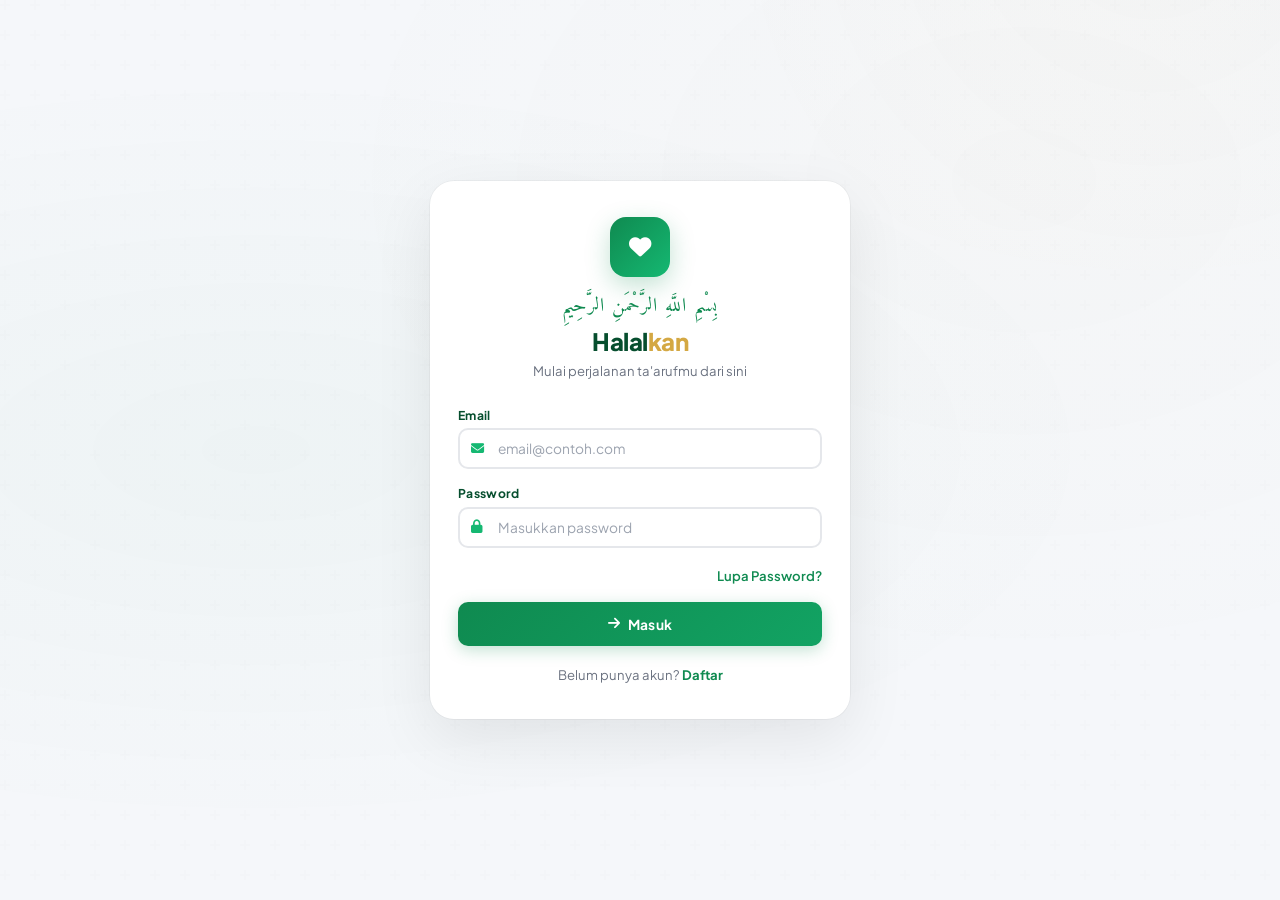
==== commit c531a8d6: "Update index.html" ====
--- a/index.html
+++ b/index.html
@@ -12,89 +12,64 @@
         :root {
             --green-900:#064E2E;--green-800:#0B6B3F;--green-700:#0F8A50;--green-600:#12A363;--green-500:#15B872;--green-400:#34D399;--green-100:#D1FAE5;--green-50:#ECFDF5;
             --gold-500:#D4A843;--gold-400:#E8C66A;--gold-300:#F0D88A;--gold-100:#FEF3C7;--gold-50:#FFFBEB;
-            --bg-dark:#042F1A;--bg-card:#FFFFFF;
-            --border-light:rgba(255,255,255,0.08);--border-card:#E5E7EB;
-            --text-white:#FFFFFF;--text-cream:#E8F5E9;--text-muted-light:rgba(255,255,255,0.6);
-            --text-main:#1a1a2e;--text-muted:#6B7280;--text-light:#9CA3AF;
+            --bg-page:#F5F7FA;--bg-card:#FFFFFF;
+            --border-light:#E5E7EB;--border-card:#E5E7EB;
+            --text-main:#1a1a2e;--text-dark:#111827;--text-muted:#6B7280;--text-light:#9CA3AF;
             --danger:#EF4444;--danger-light:#FEF2F2;--success:#10B981;--success-light:#ECFDF5;--warning:#F59E0B;--warning-light:#FFFBEB;
             --radius:14px;--radius-sm:10px;
         }
         *,*::before,*::after{box-sizing:border-box;margin:0;padding:0}
-        body{font-family:'Plus Jakarta Sans',sans-serif;background:var(--bg-dark);color:var(--text-main);min-height:100vh;overflow-x:hidden;-webkit-tap-highlight-color:transparent}
-        .islamic-bg{position:fixed;inset:0;z-index:0;pointer-events:none;background:radial-gradient(ellipse at 20% 50%,rgba(15,138,80,0.15) 0%,transparent 60%),radial-gradient(ellipse at 80% 20%,rgba(212,168,67,0.08) 0%,transparent 50%),radial-gradient(ellipse at 50% 100%,rgba(11,107,63,0.2) 0%,transparent 50%),var(--bg-dark)}
-        .islamic-bg::before{content:'';position:absolute;inset:0;opacity:0.03;background-image:url("data:image/svg+xml,%3Csvg width='60' height='60' viewBox='0 0 60 60' xmlns='http://www.w3.org/2000/svg'%3E%3Cg fill='none' fill-rule='evenodd'%3E%3Cg fill='%23ffffff' fill-opacity='1'%3E%3Cpath d='M36 34v-4h-2v4h-4v2h4v4h2v-4h4v-2h-4zm0-30V0h-2v4h-4v2h4v4h2V6h4V4h-4zM6 34v-4H4v4H0v2h4v4h2v-4h4v-2H6zM6 4V0H4v4H0v2h4v4h2V6h4V4H6z'/%3E%3C/g%3E%3C/g%3E%3C/svg%3E")}
-        .islamic-bg::after{content:'';position:absolute;top:-50%;right:-30%;width:80%;height:80%;border-radius:50%;background:radial-gradient(circle,rgba(212,168,67,0.06) 0%,transparent 70%);animation:floatGlow 12s ease-in-out infinite alternate}
-        @keyframes floatGlow{0%{transform:translate(0,0)}100%{transform:translate(-30px,40px)}}
+        body{font-family:'Plus Jakarta Sans',sans-serif;background:var(--bg-page);color:var(--text-main);min-height:100vh;overflow-x:hidden;-webkit-tap-highlight-color:transparent}
+        .islamic-bg{position:fixed;inset:0;z-index:0;pointer-events:none;background:radial-gradient(ellipse at 20% 50%,rgba(15,138,80,0.03) 0%,transparent 60%),radial-gradient(ellipse at 80% 20%,rgba(212,168,67,0.02) 0%,transparent 50%)}
+        .islamic-bg::before{content:'';position:absolute;inset:0;opacity:0.008;background-image:url("data:image/svg+xml,%3Csvg width='60' height='60' viewBox='0 0 60 60' xmlns='http://www.w3.org/2000/svg'%3E%3Cg fill='none' fill-rule='evenodd'%3E%3Cg fill='%23000000' fill-opacity='1'%3E%3Cpath d='M36 34v-4h-2v4h-4v2h4v4h2v-4h4v-2h-4zm0-30V0h-2v4h-4v2h4v4h2V6h4V4h-4zM6 34v-4H4v4H0v2h4v4h2v-4h4v-2H6zM6 4V0H4v4H0v2h4v4h2V6h4V4H6z'/%3E%3C/g%3E%3C/g%3E%3C/svg%3E")}
+        .islamic-bg::after{content:'';position:absolute;top:-50%;right:-30%;width:80%;height:80%;border-radius:50%;background:radial-gradient(circle,rgba(212,168,67,0.025) 0%,transparent 70%)}
         .hidden{display:none!important}
-
-        /* ===== ANTI-SCREENSHOT: Watermark Overlay ===== */
-        #watermark-layer{
-            position:fixed;inset:0;pointer-events:none;z-index:5;overflow:hidden;
-            background-repeat:repeat;
-        }
-
-        /* ===== PROTECTED ZONE — Tanpa user-select:none agar tetap bisa dibaca ===== */
-        .protected-zone{
-            -webkit-touch-callout:none;
-            -moz-user-select:none;
-        }
+        #watermark-layer{position:fixed;inset:0;pointer-events:none;z-index:5;overflow:hidden;background-repeat:repeat}
+        .protected-zone{-webkit-touch-callout:none;-moz-user-select:none}
         .protected-zone img{-webkit-user-drag:none;-khtml-user-drag:none;-moz-user-drag:none;-o-user-drag:none}
-        .screenshot-warning{
-            background:linear-gradient(135deg,rgba(239,68,68,0.12),rgba(239,68,68,0.05));
-            border:1px solid rgba(239,68,68,0.25);border-radius:14px;padding:16px 18px;
-            margin-bottom:1.25rem;display:flex;align-items:flex-start;gap:12px;
-            animation:warnPulse 3s ease-in-out infinite;
-        }
-        .screenshot-warning .warn-icon{
-            width:38px;height:38px;border-radius:10px;flex-shrink:0;
-            background:rgba(239,68,68,0.15);color:#FCA5A5;
-            display:flex;align-items:center;justify-content:center;font-size:1rem;
-        }
+        .screenshot-warning{background:linear-gradient(135deg,rgba(239,68,68,0.06),rgba(239,68,68,0.02));border:1px solid rgba(239,68,68,0.15);border-radius:14px;padding:16px 18px;margin-bottom:1.25rem;display:flex;align-items:flex-start;gap:12px;animation:warnPulse 3s ease-in-out infinite}
+        .screenshot-warning .warn-icon{width:38px;height:38px;border-radius:10px;flex-shrink:0;background:rgba(239,68,68,0.08);color:#EF4444;display:flex;align-items:center;justify-content:center;font-size:1rem}
         .screenshot-warning .warn-text{flex:1}
-        .screenshot-warning .warn-title{font-weight:800;font-size:0.85rem;color:#FCA5A5;margin-bottom:3px}
-        .screenshot-warning .warn-desc{font-size:0.78rem;color:rgba(255,255,255,0.55);line-height:1.6}
-        @keyframes warnPulse{0%,100%{border-color:rgba(239,68,68,0.25)}50%{border-color:rgba(239,68,68,0.45)}}
-        @media print{
-            .protected-zone,.screenshot-warning,#watermark-layer{display:none!important}
-            body::after{content:'Halaman ini dilindungi dan tidak dapat dicetak.';display:block;text-align:center;padding:4rem;font-size:1.5rem;color:#999}
-        }
+        .screenshot-warning .warn-title{font-weight:800;font-size:0.85rem;color:#DC2626;margin-bottom:3px}
+        .screenshot-warning .warn-desc{font-size:0.78rem;color:var(--text-muted);line-height:1.6}
+        @keyframes warnPulse{0%,100%{border-color:rgba(239,68,68,0.15)}50%{border-color:rgba(239,68,68,0.3)}}
+        @media print{.protected-zone,.screenshot-warning,#watermark-layer{display:none!important}body::after{content:'Dilindungi.';display:block;text-align:center;padding:4rem;font-size:1.5rem;color:#999}}
 
         /* ===== AUTH ===== */
         .auth-wrapper{min-height:100vh;display:flex;align-items:center;justify-content:center;padding:1.25rem;position:relative;z-index:1}
-        .auth-card{width:100%;max-width:420px;background:linear-gradient(145deg,rgba(255,255,255,0.95),rgba(240,253,244,0.95));backdrop-filter:blur(20px);border-radius:24px;padding:2.25rem 1.75rem;box-shadow:0 24px 80px rgba(0,0,0,0.3),0 0 40px rgba(21,184,114,0.15);border:1px solid rgba(255,255,255,0.2)}
+        .auth-card{width:100%;max-width:420px;background:white;border-radius:24px;padding:2.25rem 1.75rem;box-shadow:0 20px 60px rgba(0,0,0,0.08),0 0 0 1px rgba(0,0,0,0.04)}
         .auth-header{text-align:center;margin-bottom:1.75rem}
-        .auth-logo{width:60px;height:60px;margin:0 auto 0.75rem;background:linear-gradient(135deg,var(--green-700),var(--green-500));border-radius:16px;display:flex;align-items:center;justify-content:center;box-shadow:0 8px 24px rgba(15,138,80,0.35);font-size:1.4rem;color:white}
+        .auth-logo{width:60px;height:60px;margin:0 auto 0.75rem;background:linear-gradient(135deg,var(--green-700),var(--green-500));border-radius:16px;display:flex;align-items:center;justify-content:center;box-shadow:0 8px 24px rgba(15,138,80,0.25);font-size:1.4rem;color:white}
         .auth-header h1{font-size:1.5rem;font-weight:800;letter-spacing:-0.5px;color:var(--green-900)}
         .auth-header h1 span{color:var(--gold-500)}
         .auth-header .arabic-greeting{font-family:'Amiri',serif;font-size:1.2rem;color:var(--green-700);margin-bottom:0.2rem;letter-spacing:1px}
         .auth-header p{color:var(--text-muted);font-size:0.82rem;margin-top:0.35rem}
         .form-group{margin-bottom:1rem}
-        label{display:block;font-size:0.76rem;font-weight:700;margin-bottom:0.35rem;color:var(--text-white);letter-spacing:0.3px}
+        label{display:block;font-size:0.76rem;font-weight:700;margin-bottom:0.35rem;color:var(--text-muted);letter-spacing:0.3px}
         .auth-card label{color:var(--green-900)}
         .input-wrapper{position:relative}
-        .input-wrapper i.icon-left{position:absolute;left:13px;top:50%;transform:translateY(-50%);color:var(--green-400);font-size:0.82rem;pointer-events:none}
-        .auth-card .input-wrapper i.icon-left{color:var(--green-500)}
-        input,select{width:100%;padding:10px 13px 10px 38px;border:2px solid #E5E7EB;border-radius:var(--radius-sm);font-size:0.86rem;font-family:'Plus Jakarta Sans',sans-serif;outline:none;transition:all 0.2s;background:white;color:var(--text-main)}
-        input:focus,select:focus{border-color:var(--green-500);box-shadow:0 0 0 3px rgba(21,184,114,0.12)}
+        .input-wrapper i.icon-left{position:absolute;left:13px;top:50%;transform:translateY(-50%);color:var(--green-500);font-size:0.82rem;pointer-events:none}
+        input,select{width:100%;padding:10px 13px 10px 38px;border:2px solid var(--border-light);border-radius:var(--radius-sm);font-size:0.86rem;font-family:'Plus Jakarta Sans',sans-serif;outline:none;transition:all 0.2s;background:white;color:var(--text-main)}
+        input:focus,select:focus{border-color:var(--green-500);box-shadow:0 0 0 3px rgba(21,184,114,0.1)}
         input::placeholder{color:var(--text-light)}
         select{padding-left:13px;appearance:none;background-image:url("data:image/svg+xml,%3Csvg xmlns='http://www.w3.org/2000/svg' width='12' height='12' viewBox='0 0 24 24' fill='none' stroke='%236B7280' stroke-width='2.5' stroke-linecap='round' stroke-linejoin='round'%3E%3Cpolyline points='6 9 12 15 18 9'/%3E%3C/svg%3E");background-repeat:no-repeat;background-position:right 13px center}
-        input[type="file"]{padding:9px;font-size:0.8rem;cursor:pointer;border-color:#E5E7EB}
-        textarea{width:100%;padding:10px 13px;border:2px solid #E5E7EB;border-radius:var(--radius-sm);font-size:0.86rem;font-family:'Plus Jakarta Sans',sans-serif;outline:none;resize:vertical;transition:all 0.2s;background:white;color:var(--text-main);line-height:1.6}
-        textarea:focus{border-color:var(--green-500);box-shadow:0 0 0 3px rgba(21,184,114,0.12)}
+        input[type="file"]{padding:9px;font-size:0.8rem;cursor:pointer}
+        textarea{width:100%;padding:10px 13px;border:2px solid var(--border-light);border-radius:var(--radius-sm);font-size:0.86rem;font-family:'Plus Jakarta Sans',sans-serif;outline:none;resize:vertical;transition:all 0.2s;background:white;color:var(--text-main);line-height:1.6}
+        textarea:focus{border-color:var(--green-500);box-shadow:0 0 0 3px rgba(21,184,114,0.1)}
         textarea::placeholder{color:var(--text-light)}
-        .btn{width:100%;padding:11px;background:linear-gradient(135deg,var(--green-700),var(--green-600));color:white;border:none;border-radius:var(--radius-sm);font-weight:700;font-family:'Plus Jakarta Sans',sans-serif;cursor:pointer;font-size:0.86rem;transition:all 0.2s;display:flex;align-items:center;justify-content:center;gap:8px;box-shadow:0 4px 16px rgba(15,138,80,0.3);letter-spacing:0.2px;min-height:44px}
-        .btn:hover{transform:translateY(-1px);box-shadow:0 6px 24px rgba(15,138,80,0.4)}
-        .btn:active{transform:translateY(0);box-shadow:0 2px 8px rgba(15,138,80,0.3)}
+        .btn{width:100%;padding:11px;background:linear-gradient(135deg,var(--green-700),var(--green-600));color:white;border:none;border-radius:var(--radius-sm);font-weight:700;font-family:'Plus Jakarta Sans',sans-serif;cursor:pointer;font-size:0.86rem;transition:all 0.2s;display:flex;align-items:center;justify-content:center;gap:8px;box-shadow:0 4px 16px rgba(15,138,80,0.25);letter-spacing:0.2px;min-height:44px}
+        .btn:hover{transform:translateY(-1px);box-shadow:0 6px 24px rgba(15,138,80,0.35)}
+        .btn:active{transform:translateY(0)}
         .btn:disabled{background:#9CA3AF;cursor:not-allowed;box-shadow:none;transform:none}
-        .btn-outline{background:transparent;border:2px solid #E5E7EB;color:var(--text-muted);margin-top:0.75rem;box-shadow:none}
+        .btn-outline{background:transparent;border:2px solid var(--border-light);color:var(--text-muted);margin-top:0.75rem;box-shadow:none}
         .btn-outline:hover{background:var(--green-50);border-color:var(--green-400);color:var(--green-700);box-shadow:none;transform:none}
         .btn-sm{padding:8px 14px;width:auto;font-size:0.76rem;border-radius:8px;min-height:36px}
-        .btn-success{background:linear-gradient(135deg,#059669,#10B981);box-shadow:0 4px 12px rgba(16,185,129,0.3)}
-        .btn-danger-sm{background:linear-gradient(135deg,#DC2626,#EF4444);box-shadow:0 4px 12px rgba(239,68,68,0.3)}
-        .btn-warning-sm{background:linear-gradient(135deg,#D97706,#F59E0B);color:var(--text-main);box-shadow:0 4px 12px rgba(245,158,11,0.3)}
-        .btn-wa{background:linear-gradient(135deg,#1EBE57,#25D366);box-shadow:0 4px 12px rgba(37,211,102,0.3)}
-        .btn-info-sm{background:linear-gradient(135deg,#2563EB,#3B82F6);box-shadow:0 4px 12px rgba(59,130,246,0.3)}
-        .btn-gold{background:linear-gradient(135deg,var(--gold-500),var(--gold-400));color:var(--green-900);box-shadow:0 4px 12px rgba(212,168,67,0.3)}
+        .btn-success{background:linear-gradient(135deg,#059669,#10B981);box-shadow:0 4px 12px rgba(16,185,129,0.25)}
+        .btn-danger-sm{background:linear-gradient(135deg,#DC2626,#EF4444);box-shadow:0 4px 12px rgba(239,68,68,0.25)}
+        .btn-warning-sm{background:linear-gradient(135deg,#D97706,#F59E0B);color:var(--text-main);box-shadow:0 4px 12px rgba(245,158,11,0.25)}
+        .btn-wa{background:linear-gradient(135deg,#1EBE57,#25D366);box-shadow:0 4px 12px rgba(37,211,102,0.25)}
+        .btn-info-sm{background:linear-gradient(135deg,#2563EB,#3B82F6);box-shadow:0 4px 12px rgba(59,130,246,0.25)}
+        .btn-gold{background:linear-gradient(135deg,var(--gold-500),var(--gold-400));color:var(--green-900);box-shadow:0 4px 12px rgba(212,168,67,0.25)}
         .link{color:var(--green-700);font-size:0.82rem;font-weight:600;cursor:pointer;text-decoration:none;transition:color 0.2s}
         .link:hover{color:var(--green-500)}
         .link-muted{color:var(--text-muted);font-size:0.82rem}
@@ -102,206 +77,253 @@
 
         /* ===== APP SHELL ===== */
         .app-shell{display:flex;min-height:100vh;position:relative;z-index:1}
-        .sidebar{width:260px;background:linear-gradient(180deg,var(--green-900) 0%,var(--bg-dark) 100%);border-right:1px solid var(--border-light);display:flex;flex-direction:column;position:fixed;top:0;left:0;bottom:0;z-index:100;transition:transform 0.3s cubic-bezier(0.4,0,0.2,1);will-change:transform}
-        .sidebar-header{padding:1.25rem 1.1rem;border-bottom:1px solid var(--border-light);display:flex;align-items:center;gap:10px}
+        .sidebar{width:260px;background:linear-gradient(180deg,var(--green-900) 0%,#042F1A 100%);border-right:1px solid rgba(255,255,255,0.06);display:flex;flex-direction:column;position:fixed;top:0;left:0;bottom:0;z-index:100;transition:transform 0.3s cubic-bezier(0.4,0,0.2,1);will-change:transform}
+        .sidebar-header{padding:1.25rem 1.1rem;border-bottom:1px solid rgba(255,255,255,0.06);display:flex;align-items:center;gap:10px}
         .sidebar-logo{width:38px;height:38px;flex-shrink:0;background:linear-gradient(135deg,var(--green-600),var(--gold-500));border-radius:11px;display:flex;align-items:center;justify-content:center;font-size:0.95rem;color:white;box-shadow:0 4px 12px rgba(21,184,114,0.3)}
-        .sidebar-header h2{font-size:1.1rem;font-weight:800;color:var(--text-white)}
+        .sidebar-header h2{font-size:1.1rem;font-weight:800;color:white}
         .sidebar-header h2 span{color:var(--gold-400)}
         .sidebar-nav{flex:1;padding:0.75rem;display:flex;flex-direction:column;gap:2px;overflow-y:auto;-webkit-overflow-scrolling:touch}
-        .sidebar-nav a{display:flex;align-items:center;gap:11px;padding:10px 13px;color:var(--text-muted-light);font-size:0.85rem;font-weight:500;cursor:pointer;border-radius:var(--radius-sm);transition:all 0.2s;text-decoration:none;min-height:44px}
-        .sidebar-nav a:hover:not(.locked){background:rgba(255,255,255,0.08);color:var(--text-white)}
+        .sidebar-nav a{display:flex;align-items:center;gap:11px;padding:10px 13px;color:rgba(255,255,255,0.55);font-size:0.85rem;font-weight:500;cursor:pointer;border-radius:var(--radius-sm);transition:all 0.2s;text-decoration:none;min-height:44px}
+        .sidebar-nav a:hover:not(.locked){background:rgba(255,255,255,0.08);color:white}
         .sidebar-nav a.active{background:linear-gradient(135deg,rgba(21,184,114,0.2),rgba(21,184,114,0.08));color:var(--green-400);font-weight:700;border:1px solid rgba(21,184,114,0.2)}
         .sidebar-nav a i.nav-icon{width:20px;text-align:center;font-size:0.88rem}
         .sidebar-nav a .lock-badge{margin-left:auto;font-size:0.6rem;background:rgba(239,68,68,0.15);color:#FCA5A5;padding:2px 6px;border-radius:6px;font-weight:700;border:1px solid rgba(239,68,68,0.15)}
         .sidebar-nav a.locked{opacity:0.5;cursor:not-allowed}
-        .sidebar-footer{padding:0.85rem 1.1rem;border-top:1px solid var(--border-light)}
+        .sidebar-footer{padding:0.85rem 1.1rem;border-top:1px solid rgba(255,255,255,0.06)}
         .sidebar-user{display:flex;align-items:center;gap:10px}
         .sidebar-avatar{width:34px;height:34px;border-radius:10px;background:linear-gradient(135deg,var(--green-600),var(--green-400));color:white;display:flex;align-items:center;justify-content:center;font-weight:700;font-size:0.7rem;flex-shrink:0;overflow:hidden}
         .sidebar-avatar img{width:100%;height:100%;object-fit:cover}
-        .sidebar-user-info div:first-child{font-size:0.82rem;font-weight:700;color:var(--text-white)}
-        .sidebar-user-info div:last-child{font-size:0.7rem;color:var(--text-muted-light)}
-        .main{flex:1;margin-left:260px;min-height:100vh}
-        .main-header{padding:0.85rem 1.5rem;border-bottom:1px solid rgba(255,255,255,0.05);background:rgba(4,47,26,0.85);backdrop-filter:blur(12px);display:flex;justify-content:space-between;align-items:center;position:sticky;top:0;z-index:50;min-height:52px}
-        .main-header h3{font-size:1.05rem;font-weight:700;color:var(--text-white);white-space:nowrap;overflow:hidden;text-overflow:ellipsis}
+        .sidebar-user-info div:first-child{font-size:0.82rem;font-weight:700;color:white}
+        .sidebar-user-info div:last-child{font-size:0.7rem;color:rgba(255,255,255,0.5)}
+        .main{flex:1;margin-left:260px;min-height:100vh;background:var(--bg-page)}
+        .main-header{padding:0.85rem 1.5rem;border-bottom:1px solid var(--border-light);background:white;box-shadow:0 1px 3px rgba(0,0,0,0.04);display:flex;justify-content:space-between;align-items:center;position:sticky;top:0;z-index:50;min-height:52px}
+        .main-header h3{font-size:1.05rem;font-weight:700;color:var(--text-dark);white-space:nowrap;overflow:hidden;text-overflow:ellipsis}
         .main-content{padding:1.5rem;max-width:1400px;position:relative}
-        .hamburger{display:none;background:none;border:none;font-size:1.15rem;color:var(--text-white);cursor:pointer;padding:8px;min-width:44px;min-height:44px;justify-content:center;align-items:center;border-radius:8px}
-        .hamburger:hover{background:rgba(255,255,255,0.08)}
-        .overlay{display:none;position:fixed;inset:0;background:rgba(0,0,0,0.5);z-index:99;backdrop-filter:blur(4px)}
+        .main-content label{color:var(--text-muted)}
+        .hamburger{display:none;background:none;border:none;font-size:1.15rem;color:var(--text-main);cursor:pointer;padding:8px;min-width:44px;min-height:44px;justify-content:center;align-items:center;border-radius:8px}
+        .hamburger:hover{background:rgba(0,0,0,0.05)}
+        .overlay{display:none;position:fixed;inset:0;background:rgba(0,0,0,0.3);z-index:99;backdrop-filter:blur(4px)}
         .alert{padding:13px 16px;border-radius:var(--radius-sm);font-size:0.82rem;margin-bottom:1.25rem;display:flex;align-items:flex-start;gap:10px;line-height:1.6}
         .alert i{margin-top:3px;flex-shrink:0}
         .alert-warning{background:var(--gold-50);color:#92400E;border:1px solid #FDE68A}
         .alert-info{background:var(--green-50);color:var(--green-900);border:1px solid #A7F3D0}
         .alert-success{background:var(--success-light);color:#065F46;border:1px solid #A7F3D0}
-        .alert-dark{background:rgba(245,158,11,0.08);color:var(--gold-300);border:1px solid rgba(245,158,11,0.2);border-radius:var(--radius-sm);padding:13px 16px;font-size:0.82rem;margin-bottom:1.25rem;display:flex;align-items:flex-start;gap:10px;line-height:1.6}
-        .alert-dark i{margin-top:3px;flex-shrink:0}
-        .alert-dark b{color:var(--gold-400)}
         .grid-2{display:grid;grid-template-columns:1fr 1fr;gap:0 1.1rem}
-        .section-title{font-size:0.76rem;font-weight:800;color:var(--green-400);margin:1.5rem 0 0.85rem;text-transform:uppercase;letter-spacing:1px;display:flex;align-items:center;gap:8px}
-        .section-title::after{content:'';flex:1;height:1px;background:linear-gradient(to right,rgba(21,184,114,0.3),transparent)}
-        .search-bar{width:100%;padding:10px 13px 10px 38px;border:2px solid rgba(255,255,255,0.1);border-radius:var(--radius-sm);font-size:0.86rem;outline:none;background:rgba(255,255,255,0.06);color:var(--text-white);transition:all 0.2s;font-family:'Plus Jakarta Sans',sans-serif;min-height:44px}
-        .search-bar:focus{border-color:var(--green-500);background:rgba(255,255,255,0.1);box-shadow:0 0 0 3px rgba(21,184,114,0.15)}
-        .search-bar::placeholder{color:rgba(255,255,255,0.4)}
-        .search-wrap{position:relative;margin-bottom:1.25rem}
-        .search-wrap i{position:absolute;left:13px;top:50%;transform:translateY(-50%);color:rgba(255,255,255,0.4)}
+        .section-title{font-size:0.76rem;font-weight:800;color:var(--green-700);margin:1.5rem 0 0.85rem;text-transform:uppercase;letter-spacing:1px;display:flex;align-items:center;gap:8px}
+        .section-title::after{content:'';flex:1;height:1px;background:linear-gradient(to right,rgba(21,184,114,0.25),transparent)}
+        .search-bar{width:100%;padding:10px 13px 10px 38px;border:2px solid var(--border-light);border-radius:var(--radius-sm);font-size:0.86rem;outline:none;background:white;color:var(--text-main);transition:all 0.2s;font-family:'Plus Jakarta Sans',sans-serif;min-height:44px}
+        .search-bar:focus{border-color:var(--green-500);box-shadow:0 0 0 3px rgba(21,184,114,0.1)}
+        .search-bar::placeholder{color:var(--text-light)}
+        .search-wrap{position:relative}
+        .search-wrap i{position:absolute;left:13px;top:50%;transform:translateY(-50%);color:var(--text-light)}
+
+        /* ===== FILTER SELECTS ROW ===== */
+        .filter-selects-row{display:flex;gap:0.75rem;margin-bottom:1rem;flex-wrap:wrap}
+        .filter-select-group{flex:1;min-width:150px}
+        .filter-select-group label{display:block;font-size:0.68rem;font-weight:800;margin-bottom:4px;color:var(--text-muted);text-transform:uppercase;letter-spacing:0.5px}
+        .filter-select-group select{width:100%;padding:9px 30px 9px 12px;border:2px solid var(--border-light);border-radius:8px;font-size:0.82rem;background:white;color:var(--text-main);appearance:none;background-image:url("data:image/svg+xml,%3Csvg xmlns='http://www.w3.org/2000/svg' width='12' height='12' viewBox='0 0 24 24' fill='none' stroke='%236B7280' stroke-width='2.5' stroke-linecap='round' stroke-linejoin='round'%3E%3Cpolyline points='6 9 12 15 18 9'/%3E%3C/svg%3E");background-repeat:no-repeat;background-position:right 10px center;cursor:pointer;transition:all 0.2s;font-family:'Plus Jakarta Sans',sans-serif;min-height:40px}
+        .filter-select-group select:focus{border-color:var(--green-500);box-shadow:0 0 0 3px rgba(21,184,114,0.1)}
+
         .card-grid{display:grid;grid-template-columns:repeat(auto-fill,minmax(340px,1fr));gap:1.1rem}
-        .card{border:1px solid rgba(255,255,255,0.08);border-radius:16px;overflow:hidden;background:linear-gradient(145deg,rgba(255,255,255,0.06),rgba(255,255,255,0.02));backdrop-filter:blur(10px);display:flex;flex-direction:column;transition:all 0.3s}
-        .card:hover{transform:translateY(-2px);box-shadow:0 12px 40px rgba(0,0,0,0.2);border-color:rgba(21,184,114,0.2)}
-        .card-top{display:flex;gap:0.85rem;padding:1.1rem;border-bottom:1px solid rgba(255,255,255,0.06)}
-        .card-img{width:92px;height:92px;object-fit:cover;border-radius:12px;background:rgba(255,255,255,0.05);flex-shrink:0;border:2px solid rgba(255,255,255,0.1)}
-        .card-avatar{width:92px;height:92px;display:flex;align-items:center;justify-content:center;font-size:2rem;font-weight:800;color:var(--green-400);background:rgba(21,184,114,0.1);border-radius:12px;flex-shrink:0;border:2px solid rgba(21,184,114,0.15)}
+        .card{border:1px solid var(--border-light);border-radius:16px;overflow:hidden;background:white;display:flex;flex-direction:column;transition:all 0.3s;box-shadow:0 1px 3px rgba(0,0,0,0.04)}
+        .card:hover{transform:translateY(-2px);box-shadow:0 8px 24px rgba(0,0,0,0.08);border-color:var(--green-400)}
+        .card-top{display:flex;gap:0.85rem;padding:1.1rem;border-bottom:1px solid #F3F4F6}
+        .card-img{width:92px;height:92px;object-fit:cover;border-radius:12px;background:#F9FAFB;flex-shrink:0;border:2px solid var(--border-light)}
+        .card-avatar{width:92px;height:92px;display:flex;align-items:center;justify-content:center;font-size:2rem;font-weight:800;color:var(--green-600);background:var(--green-50);border-radius:12px;flex-shrink:0;border:2px solid #D1FAE5}
         .card-identity{flex:1;display:flex;flex-direction:column;justify-content:center;min-width:0}
-        .card-name{font-weight:800;font-size:1rem;margin-bottom:4px;display:flex;align-items:center;gap:6px;flex-wrap:wrap;color:var(--text-white)}
-        .card-sub{font-size:0.76rem;color:var(--text-muted-light);margin-bottom:2px;white-space:nowrap;overflow:hidden;text-overflow:ellipsis}
-        .card-sub i{width:13px;text-align:center;margin-right:3px;color:var(--green-400);flex-shrink:0}
+        .card-name{font-weight:800;font-size:1rem;margin-bottom:4px;display:flex;align-items:center;gap:6px;flex-wrap:wrap;color:var(--text-dark)}
+        .card-sub{font-size:0.76rem;color:var(--text-muted);margin-bottom:2px;white-space:nowrap;overflow:hidden;text-overflow:ellipsis}
+        .card-sub i{width:13px;text-align:center;margin-right:3px;color:var(--green-600);flex-shrink:0}
         .card-body{padding:0.85rem 1.1rem}
         .data-grid{display:grid;grid-template-columns:1fr 1fr;gap:6px}
         .data-item{font-size:0.78rem}
-        .data-label{color:var(--text-muted-light);font-size:0.66rem;text-transform:uppercase;letter-spacing:0.5px;font-weight:600}
-        .data-value{color:var(--text-cream);font-weight:600}
+        .data-label{color:var(--text-light);font-size:0.66rem;text-transform:uppercase;letter-spacing:0.5px;font-weight:600}
+        .data-value{color:var(--text-main);font-weight:600}
         .full-col{grid-column:1/-1}
-        .card-footer{padding:0.75rem 1.1rem;border-top:1px solid rgba(255,255,255,0.06);margin-top:auto}
+        .card-footer{padding:0.75rem 1.1rem;border-top:1px solid #F3F4F6;margin-top:auto}
         .badge{padding:2px 9px;border-radius:20px;font-size:0.66rem;font-weight:700;display:inline-block;white-space:nowrap;letter-spacing:0.3px}
-        .badge-m{background:rgba(59,130,246,0.15);color:#93C5FD;border:1px solid rgba(59,130,246,0.2)}
-        .badge-f{background:rgba(236,72,153,0.15);color:#F9A8D4;border:1px solid rgba(236,72,153,0.2)}
-        .badge-pending{background:rgba(245,158,11,0.15);color:#FCD34D;border:1px solid rgba(245,158,11,0.2)}
-        .badge-approved{background:rgba(16,185,129,0.15);color:#6EE7B7;border:1px solid rgba(16,185,129,0.2)}
-        .badge-rejected{background:rgba(239,68,68,0.15);color:#FCA5A5;border:1px solid rgba(239,68,68,0.2)}
-        .badge-taaruf{background:rgba(59,130,246,0.15);color:#93C5FD;border:1px solid rgba(59,130,246,0.2)}
-        .badge-proses{background:rgba(245,158,11,0.15);color:#FCD34D;border:1px solid rgba(245,158,11,0.2)}
-        .badge-menikah{background:rgba(16,185,129,0.15);color:#6EE7B7;border:1px solid rgba(16,185,129,0.2)}
+        .badge-m{background:#EFF6FF;color:#3B82F6;border:1px solid #BFDBFE}
+        .badge-f{background:#FDF2F8;color:#EC4899;border:1px solid #FBCFE8}
+        .badge-pending{background:var(--gold-50);color:#D97706;border:1px solid #FDE68A}
+        .badge-approved{background:var(--green-50);color:#059669;border:1px solid #A7F3D0}
+        .badge-rejected{background:var(--danger-light);color:#DC2626;border:1px solid #FECACA}
+        .badge-taaruf{background:#EFF6FF;color:#2563EB;border:1px solid #BFDBFE}
+        .badge-proses{background:var(--gold-50);color:#D97706;border:1px solid #FDE68A}
+        .badge-menikah{background:var(--green-50);color:#059669;border:1px solid #A7F3D0}
         .filter-tabs{display:flex;gap:5px;margin-bottom:1.1rem;flex-wrap:wrap}
-        .filter-tab{padding:6px 14px;border:1px solid rgba(255,255,255,0.1);border-radius:24px;font-size:0.76rem;font-weight:600;cursor:pointer;background:rgba(255,255,255,0.04);color:var(--text-muted-light);font-family:'Plus Jakarta Sans',sans-serif;transition:all 0.2s;white-space:nowrap;min-height:36px;display:inline-flex;align-items:center}
-        .filter-tab:hover{border-color:var(--green-500);color:var(--green-400);background:rgba(21,184,114,0.08)}
-        .filter-tab.active{background:linear-gradient(135deg,var(--green-700),var(--green-600));color:white;border-color:transparent;box-shadow:0 4px 12px rgba(15,138,80,0.3)}
-        .table-wrap{border:1px solid rgba(255,255,255,0.08);border-radius:14px;overflow-x:auto;background:rgba(255,255,255,0.03);backdrop-filter:blur(10px);-webkit-overflow-scrolling:touch}
+        .filter-tab{padding:6px 14px;border:1px solid var(--border-light);border-radius:24px;font-size:0.76rem;font-weight:600;cursor:pointer;background:white;color:var(--text-muted);font-family:'Plus Jakarta Sans',sans-serif;transition:all 0.2s;white-space:nowrap;min-height:36px;display:inline-flex;align-items:center}
+        .filter-tab:hover{border-color:var(--green-500);color:var(--green-700);background:var(--green-50)}
+        .filter-tab.active{background:var(--green-700);color:white;border-color:transparent;box-shadow:0 4px 12px rgba(15,138,80,0.25)}
+        .table-wrap{border:1px solid var(--border-light);border-radius:14px;overflow-x:auto;background:white;box-shadow:0 1px 3px rgba(0,0,0,0.04);-webkit-overflow-scrolling:touch}
         table{width:100%;border-collapse:collapse;font-size:0.8rem}
-        thead{background:rgba(255,255,255,0.04)}
-        th{text-align:left;padding:11px 14px;font-size:0.7rem;font-weight:700;color:var(--text-muted-light);text-transform:uppercase;letter-spacing:0.5px;border-bottom:1px solid rgba(255,255,255,0.08);white-space:nowrap}
-        td{padding:12px 14px;border-bottom:1px solid rgba(255,255,255,0.04);vertical-align:top;color:var(--text-cream)}
+        thead{background:#F9FAFB}
+        th{text-align:left;padding:11px 14px;font-size:0.7rem;font-weight:700;color:var(--text-muted);text-transform:uppercase;letter-spacing:0.5px;border-bottom:1px solid var(--border-light);white-space:nowrap}
+        td{padding:12px 14px;border-bottom:1px solid #F3F4F6;vertical-align:top;color:var(--text-main)}
         tr:last-child td{border-bottom:none}
-        tr:hover td{background:rgba(255,255,255,0.03)}
-        .img-preview{width:80px;height:80px;object-fit:cover;margin-top:8px;border-radius:var(--radius-sm);border:2px solid rgba(255,255,255,0.1);display:none}
-        .question-box{background:rgba(21,184,114,0.08);border:1px dashed var(--green-500);padding:13px;border-radius:var(--radius-sm);font-weight:600;font-size:0.88rem;margin-bottom:10px;line-height:1.7;color:var(--green-900)}
-        .toast{position:fixed;top:16px;right:16px;left:16px;padding:13px 18px;border-radius:var(--radius-sm);color:white;font-weight:600;font-family:'Plus Jakarta Sans',sans-serif;z-index:10000;animation:toastIn 0.4s cubic-bezier(0.34,1.56,0.64,1);max-width:380px;font-size:0.82rem;box-shadow:0 8px 32px rgba(0,0,0,0.2);backdrop-filter:blur(8px);margin:0 auto}
+        tr:hover td{background:#FAFBFC}
+        .img-preview{width:80px;height:80px;object-fit:cover;margin-top:8px;border-radius:var(--radius-sm);border:2px solid var(--border-light);display:none}
+        .question-box{background:var(--green-50);border:1px dashed var(--green-500);padding:13px;border-radius:var(--radius-sm);font-weight:600;font-size:0.88rem;margin-bottom:10px;line-height:1.7;color:var(--green-900)}
+        .toast{position:fixed;top:16px;right:16px;left:16px;padding:13px 18px;border-radius:var(--radius-sm);color:white;font-weight:600;font-family:'Plus Jakarta Sans',sans-serif;z-index:10000;animation:toastIn 0.4s cubic-bezier(0.34,1.56,0.64,1);max-width:380px;font-size:0.82rem;box-shadow:0 8px 32px rgba(0,0,0,0.15);margin:0 auto}
         @media(min-width:480px){.toast{left:auto}}
         .toast-success{background:linear-gradient(135deg,rgba(16,185,129,0.95),rgba(5,150,105,0.95))}
         .toast-error{background:linear-gradient(135deg,rgba(239,68,68,0.95),rgba(220,38,38,0.95))}
         @keyframes toastIn{from{transform:translateX(120%) scale(0.8);opacity:0}to{transform:translateX(0) scale(1);opacity:1}}
-        .loading-overlay{position:fixed;inset:0;background:rgba(4,47,26,0.7);backdrop-filter:blur(8px);display:flex;align-items:center;justify-content:center;z-index:9998}
-        .spinner{width:34px;height:34px;border:3px solid rgba(255,255,255,0.1);border-top-color:var(--green-400);border-radius:50%;animation:spin 0.7s linear infinite}
+        .loading-overlay{position:fixed;inset:0;background:rgba(255,255,255,0.7);backdrop-filter:blur(8px);display:flex;align-items:center;justify-content:center;z-index:9998}
+        .spinner{width:34px;height:34px;border:3px solid #E5E7EB;border-top-color:var(--green-500);border-radius:50%;animation:spin 0.7s linear infinite}
         @keyframes spin{to{transform:rotate(360deg)}}
         .action-btns{display:flex;gap:5px;flex-wrap:wrap}
-        .sub-text{font-size:0.7rem;color:var(--text-muted-light);margin-top:1px}
-        .data-cell-line{margin-bottom:4px;color:var(--text-cream);line-height:1.5}
-        .kriteria-box{background:rgba(212,168,67,0.08);border:1px dashed var(--gold-500);border-radius:10px;padding:9px 11px;margin-top:8px;font-size:0.78rem;line-height:1.6}
-        .kriteria-box .kriteria-label{font-size:0.66rem;font-weight:800;color:var(--gold-400);text-transform:uppercase;letter-spacing:0.5px;margin-bottom:2px}
-        .empty-state{text-align:center;color:var(--text-muted-light);padding:2.5rem 1rem}
-        .empty-state i{font-size:2.2rem;margin-bottom:0.85rem;display:block;opacity:0.3}
+        .sub-text{font-size:0.7rem;color:var(--text-light);margin-top:1px}
+        .data-cell-line{margin-bottom:4px;color:var(--text-main);line-height:1.5}
+        .data-cell-line b{color:var(--text-dark)}
+        .kriteria-box{background:var(--gold-50);border:1px dashed var(--gold-500);border-radius:10px;padding:9px 11px;margin-top:8px;font-size:0.78rem;line-height:1.6;color:var(--text-main)}
+        .kriteria-box .kriteria-label{font-size:0.66rem;font-weight:800;color:var(--gold-500);text-transform:uppercase;letter-spacing:0.5px;margin-bottom:2px}
+        .empty-state{text-align:center;color:var(--text-muted);padding:2.5rem 1rem}
+        .empty-state i{font-size:2.2rem;margin-bottom:0.85rem;display:block;opacity:0.25}
         .empty-state p{font-size:0.88rem}
         .empty-state .retry-btn{margin-top:0.85rem;display:inline-flex}
-        .status-card{border:1px solid rgba(255,255,255,0.08);border-radius:16px;padding:1.25rem;margin-bottom:0.85rem;background:linear-gradient(145deg,rgba(255,255,255,0.06),rgba(255,255,255,0.02));backdrop-filter:blur(10px);transition:all 0.3s}
-        .status-card:hover{box-shadow:0 8px 32px rgba(0,0,0,0.15);border-color:rgba(21,184,114,0.15)}
+        .status-card{border:1px solid var(--border-light);border-radius:16px;padding:1.25rem;margin-bottom:0.85rem;background:white;transition:all 0.3s;box-shadow:0 1px 3px rgba(0,0,0,0.04)}
+        .status-card:hover{box-shadow:0 4px 16px rgba(0,0,0,0.06);border-color:var(--green-400)}
         .status-card-header{display:flex;justify-content:space-between;align-items:flex-start;margin-bottom:8px;flex-wrap:wrap;gap:6px}
-        .status-card-title{font-weight:800;font-size:1rem;color:var(--text-white)}
-        .status-card-meta{font-size:0.78rem;color:var(--text-muted-light);line-height:1.8}
-        .status-card-meta i{width:15px;text-align:center;margin-right:5px;color:var(--green-400)}
-        .photo-modal-overlay{position:fixed;inset:0;background:rgba(0,0,0,0.88);backdrop-filter:blur(8px);z-index:10000;display:flex;align-items:center;justify-content:center;padding:1.5rem;cursor:pointer}
+        .status-card-title{font-weight:800;font-size:1rem;color:var(--text-dark)}
+        .status-card-meta{font-size:0.78rem;color:var(--text-muted);line-height:1.8}
+        .status-card-meta i{width:15px;text-align:center;margin-right:5px;color:var(--green-600)}
+        .photo-modal-overlay{position:fixed;inset:0;background:rgba(0,0,0,0.85);backdrop-filter:blur(8px);z-index:10000;display:flex;align-items:center;justify-content:center;padding:1.5rem;cursor:pointer}
         .photo-modal-content{position:relative;max-width:90vw;max-height:90vh;cursor:default}
         .photo-modal-content img{max-width:100%;max-height:85vh;border-radius:16px;box-shadow:0 24px 64px rgba(0,0,0,0.4);object-fit:contain;background:white}
-        .photo-modal-close{position:absolute;top:-12px;right:-12px;width:38px;height:38px;border-radius:50%;background:white;border:none;font-size:1.1rem;color:var(--text-main);cursor:pointer;display:flex;align-items:center;justify-content:center;box-shadow:0 4px 16px rgba(0,0,0,0.3);transition:all 0.2s;min-width:38px;min-height:38px}
+        .photo-modal-close{position:absolute;top:-12px;right:-12px;width:38px;height:38px;border-radius:50%;background:white;border:none;font-size:1.1rem;color:var(--text-main);cursor:pointer;display:flex;align-items:center;justify-content:center;box-shadow:0 4px 16px rgba(0,0,0,0.2);transition:all 0.2s;min-width:38px;min-height:38px}
         .photo-modal-close:hover{background:var(--danger);color:white}
-        .wa-info-box{background:rgba(37,211,102,0.08);border:1px solid rgba(37,211,102,0.2);border-radius:var(--radius-sm);padding:16px;margin-bottom:1.25rem}
-        .wa-info-box .wa-title{font-weight:800;color:#6EE7B7;font-size:0.92rem;margin-bottom:5px;display:flex;align-items:center;gap:8px}
-        .wa-info-box .wa-detail{font-size:0.8rem;color:var(--text-cream);line-height:1.7}
+        .wa-info-box{background:var(--green-50);border:1px solid #A7F3D0;border-radius:var(--radius-sm);padding:16px;margin-bottom:1.25rem}
+        .wa-info-box .wa-title{font-weight:800;color:#059669;font-size:0.92rem;margin-bottom:5px;display:flex;align-items:center;gap:8px}
+        .wa-info-box .wa-detail{font-size:0.8rem;color:var(--text-main);line-height:1.7}
         .wa-info-box .wa-btn{margin-top:10px}
         .notif-wrap{position:relative}
-        .bell-btn{background:none;border:none;font-size:1.1rem;color:var(--text-muted-light);cursor:pointer;position:relative;padding:8px;border-radius:50%;transition:all 0.2s;min-width:44px;min-height:44px;display:flex;align-items:center;justify-content:center}
-        .bell-btn:hover{background:rgba(255,255,255,0.08);color:var(--text-white)}
+        .bell-btn{background:none;border:none;font-size:1.1rem;color:var(--text-muted);cursor:pointer;position:relative;padding:8px;border-radius:50%;transition:all 0.2s;min-width:44px;min-height:44px;display:flex;align-items:center;justify-content:center}
+        .bell-btn:hover{background:rgba(0,0,0,0.05);color:var(--text-dark)}
         .bell-badge{position:absolute;top:4px;right:4px;background:var(--danger);color:white;font-size:0.56rem;font-weight:800;min-width:16px;height:16px;border-radius:8px;display:flex;align-items:center;justify-content:center;padding:0 4px;animation:pulse 2s infinite}
         @keyframes pulse{0%,100%{transform:scale(1)}50%{transform:scale(1.15)}}
-        .notif-panel{position:absolute;top:calc(100% + 8px);right:0;width:360px;max-height:440px;overflow-y:auto;background:linear-gradient(145deg,#0a3d23,var(--bg-dark));border:1px solid rgba(255,255,255,0.1);border-radius:14px;box-shadow:0 16px 48px rgba(0,0,0,0.4);z-index:200;-webkit-overflow-scrolling:touch}
-        .notif-header{padding:12px 16px;border-bottom:1px solid rgba(255,255,255,0.08);display:flex;justify-content:space-between;align-items:center;position:sticky;top:0;background:rgba(4,47,26,0.95);backdrop-filter:blur(8px);z-index:1;border-radius:14px 14px 0 0}
-        .notif-header h4{font-size:0.88rem;font-weight:700;color:var(--text-white)}
-        .notif-close-btn{background:none;border:none;font-size:1.3rem;cursor:pointer;color:var(--text-muted-light);line-height:1;padding:0 2px;min-width:44px;min-height:44px;display:flex;align-items:center;justify-content:center}
-        .notif-close-btn:hover{color:var(--text-white)}
-        .notif-item{padding:12px 16px;border-bottom:1px solid rgba(255,255,255,0.04);display:flex;gap:10px;align-items:flex-start;font-size:0.8rem;line-height:1.6;transition:background 0.15s;cursor:default;color:var(--text-cream)}
-        .notif-item:hover{background:rgba(255,255,255,0.04)}
+        .notif-panel{position:absolute;top:calc(100% + 8px);right:0;width:360px;max-height:440px;overflow-y:auto;background:white;border:1px solid var(--border-light);border-radius:14px;box-shadow:0 16px 48px rgba(0,0,0,0.12);z-index:200;-webkit-overflow-scrolling:touch}
+        .notif-header{padding:12px 16px;border-bottom:1px solid var(--border-light);display:flex;justify-content:space-between;align-items:center;position:sticky;top:0;background:white;z-index:1;border-radius:14px 14px 0 0}
+        .notif-header h4{font-size:0.88rem;font-weight:700;color:var(--text-dark)}
+        .notif-close-btn{background:none;border:none;font-size:1.3rem;cursor:pointer;color:var(--text-muted);line-height:1;padding:0 2px;min-width:44px;min-height:44px;display:flex;align-items:center;justify-content:center}
+        .notif-close-btn:hover{color:var(--text-dark)}
+        .notif-item{padding:12px 16px;border-bottom:1px solid #F3F4F6;display:flex;gap:10px;align-items:flex-start;font-size:0.8rem;line-height:1.6;transition:background 0.15s;cursor:default;color:var(--text-main)}
+        .notif-item:hover{background:#F9FAFB}
         .notif-item:last-child{border-bottom:none}
         .notif-icon{width:32px;height:32px;border-radius:9px;display:flex;align-items:center;justify-content:center;flex-shrink:0;font-size:0.72rem}
-        .notif-icon.taaruf{background:rgba(59,130,246,0.15);color:#93C5FD}
-        .notif-icon.kegiatan{background:rgba(16,185,129,0.15);color:#6EE7B7}
+        .notif-icon.taaruf{background:#EFF6FF;color:#3B82F6}
+        .notif-icon.kegiatan{background:var(--green-50);color:#059669}
         .notif-text{flex:1;min-width:0}
-        .notif-text strong{color:var(--text-white)}
-        .notif-time{font-size:0.66rem;color:rgba(255,255,255,0.35);margin-top:3px}
-        .notif-empty{padding:2rem;text-align:center;color:var(--text-muted-light);font-size:0.82rem}
-        .modal-overlay{position:fixed;inset:0;background:rgba(4,47,26,0.8);backdrop-filter:blur(8px);z-index:9000;display:flex;align-items:center;justify-content:center;padding:1.25rem}
-        .modal-card{background:linear-gradient(145deg,rgba(255,255,255,0.97),rgba(240,253,244,0.97));border-radius:18px;padding:1.75rem;width:100%;max-width:420px;box-shadow:0 24px 80px rgba(0,0,0,0.4),0 0 40px rgba(21,184,114,0.15);border:1px solid rgba(255,255,255,0.2);max-height:90vh;overflow-y:auto;-webkit-overflow-scrolling:touch}
+        .notif-text strong{color:var(--text-dark)}
+        .notif-time{font-size:0.66rem;color:var(--text-light);margin-top:3px}
+        .notif-empty{padding:2rem;text-align:center;color:var(--text-muted);font-size:0.82rem}
+        .modal-overlay{position:fixed;inset:0;background:rgba(0,0,0,0.3);backdrop-filter:blur(8px);z-index:9000;display:flex;align-items:center;justify-content:center;padding:1.25rem}
+        .modal-card{background:white;border-radius:18px;padding:1.75rem;width:100%;max-width:420px;box-shadow:0 24px 80px rgba(0,0,0,0.12);border:1px solid var(--border-light);max-height:90vh;overflow-y:auto;-webkit-overflow-scrolling:touch}
         .modal-card h3{font-size:1.1rem;font-weight:800;margin-bottom:4px;display:flex;align-items:center;gap:8px;color:var(--green-900)}
         .modal-card .modal-sub{font-size:0.8rem;color:var(--text-muted);margin-bottom:1.1rem}
         .modal-card .question-box{margin-bottom:0.85rem;font-size:0.92rem;line-height:1.7}
         .modal-actions{display:flex;gap:7px;margin-top:1.1rem}
         .modal-actions .btn{flex:1}
-        .kegiatan-card{border:1px solid rgba(255,255,255,0.08);border-radius:16px;overflow:hidden;background:linear-gradient(145deg,rgba(255,255,255,0.06),rgba(255,255,255,0.02));backdrop-filter:blur(10px);margin-bottom:1.1rem;transition:all 0.3s}
-        .kegiatan-card:hover{box-shadow:0 8px 32px rgba(0,0,0,0.15);border-color:rgba(21,184,114,0.15)}
+        .kegiatan-card{border:1px solid var(--border-light);border-radius:16px;overflow:hidden;background:white;margin-bottom:1.1rem;transition:all 0.3s;box-shadow:0 1px 3px rgba(0,0,0,0.04)}
+        .kegiatan-card:hover{box-shadow:0 4px 16px rgba(0,0,0,0.06);border-color:var(--green-400)}
         .kegiatan-card img{width:100%;max-height:300px;object-fit:cover;cursor:pointer;display:block}
         .kegiatan-card-body{padding:1.25rem}
-        .kegiatan-card-title{font-size:1.05rem;font-weight:800;margin-bottom:8px;color:var(--text-white)}
-        .kegiatan-card-content{font-size:0.85rem;color:var(--text-muted-light);line-height:1.8;white-space:pre-wrap}
-        .kegiatan-card-footer{padding:0.75rem 1.25rem;border-top:1px solid rgba(255,255,255,0.06);font-size:0.74rem;color:rgba(255,255,255,0.35);display:flex;justify-content:space-between;align-items:center}
-        .kegiatan-form-card{border:1px solid rgba(255,255,255,0.08);border-radius:16px;padding:1.25rem;margin-bottom:1.25rem;background:linear-gradient(145deg,rgba(255,255,255,0.06),rgba(255,255,255,0.02));backdrop-filter:blur(10px)}
-        .kegiatan-form-card h4{font-size:0.92rem;font-weight:700;margin-bottom:0.85rem;display:flex;align-items:center;gap:8px;color:var(--text-white)}
-        .kegiatan-form-card h4 i{color:var(--green-400)}
+        .kegiatan-card-title{font-size:1.05rem;font-weight:800;margin-bottom:8px;color:var(--text-dark)}
+        .kegiatan-card-content{font-size:0.85rem;color:#4B5563;line-height:1.8;white-space:pre-wrap}
+        .kegiatan-card-footer{padding:0.75rem 1.25rem;border-top:1px solid #F3F4F6;font-size:0.74rem;color:var(--text-light);display:flex;justify-content:space-between;align-items:center}
+        .kegiatan-form-card{border:1px solid var(--border-light);border-radius:16px;padding:1.25rem;margin-bottom:1.25rem;background:white;box-shadow:0 1px 3px rgba(0,0,0,0.04)}
+        .kegiatan-form-card h4{font-size:0.92rem;font-weight:700;margin-bottom:0.85rem;display:flex;align-items:center;gap:8px;color:var(--text-dark)}
+        .kegiatan-form-card h4 i{color:var(--green-600)}
         .pagination-wrap{display:flex;justify-content:space-between;align-items:center;margin-top:1.25rem;padding:0.4rem 0;flex-wrap:wrap;gap:0.6rem}
-        .pagination-info{font-size:0.8rem;color:var(--text-muted-light);white-space:nowrap}
-        .pagination-info strong{color:var(--green-400);font-weight:700}
+        .pagination-info{font-size:0.8rem;color:var(--text-muted);white-space:nowrap}
+        .pagination-info strong{color:var(--green-700);font-weight:700}
         .pagination-buttons{display:flex;gap:3px;align-items:center;flex-wrap:wrap}
-        .page-btn{min-width:34px;height:34px;display:flex;align-items:center;justify-content:center;border:1px solid rgba(255,255,255,0.1);border-radius:7px;background:rgba(255,255,255,0.04);color:var(--text-muted-light);font-size:0.8rem;font-weight:600;cursor:pointer;font-family:'Plus Jakarta Sans',sans-serif;transition:all 0.2s;padding:0 5px}
-        .page-btn:hover:not(:disabled):not(.active){border-color:var(--green-500);color:var(--green-400);background:rgba(21,184,114,0.1)}
-        .page-btn.active{background:linear-gradient(135deg,var(--green-700),var(--green-600));color:white;border-color:transparent;font-weight:800;box-shadow:0 4px 12px rgba(15,138,80,0.4)}
-        .page-btn:disabled{opacity:0.25;cursor:not-allowed}
-        .page-ellipsis{padding:0 3px;color:rgba(255,255,255,0.3);font-size:0.82rem;letter-spacing:1px}
-        .page-size-select{display:flex;align-items:center;gap:5px;font-size:0.8rem;color:var(--text-muted-light)}
-        .page-size-select select{width:auto;padding:4px 26px 4px 7px;font-size:0.78rem;border-radius:7px;height:34px;background:rgba(255,255,255,0.06);border-color:rgba(255,255,255,0.1);color:var(--text-cream)}
-        .page-size-select select option{background:var(--bg-dark);color:var(--text-cream)}
-        .welcome-banner{background:linear-gradient(135deg,rgba(21,184,114,0.15),rgba(212,168,67,0.08));border:1px solid rgba(21,184,114,0.15);border-radius:18px;padding:1.5rem;margin-bottom:1.25rem;position:relative;overflow:hidden}
-        .welcome-banner::before{content:'';position:absolute;top:-20px;right:-20px;width:100px;height:100px;background:radial-gradient(circle,rgba(212,168,67,0.15),transparent);border-radius:50%}
-        .welcome-banner .greeting-arabic{font-family:'Amiri',serif;font-size:1.25rem;color:var(--gold-400);margin-bottom:0.4rem}
-        .welcome-banner .greeting-main{font-size:1.15rem;font-weight:800;color:var(--text-white);margin-bottom:0.4rem}
-        .welcome-banner .greeting-sub{font-size:0.84rem;color:var(--text-muted-light);line-height:1.6}
-        .welcome-banner .greeting-sub b{color:var(--green-400)}
+        .page-btn{min-width:34px;height:34px;display:flex;align-items:center;justify-content:center;border:1px solid var(--border-light);border-radius:7px;background:white;color:var(--text-muted);font-size:0.8rem;font-weight:600;cursor:pointer;font-family:'Plus Jakarta Sans',sans-serif;transition:all 0.2s;padding:0 5px}
+        .page-btn:hover:not(:disabled):not(.active){border-color:var(--green-500);color:var(--green-700);background:var(--green-50)}
+        .page-btn.active{background:var(--green-700);color:white;border-color:transparent;font-weight:800;box-shadow:0 4px 12px rgba(15,138,80,0.3)}
+        .page-btn:disabled{opacity:0.3;cursor:not-allowed}
+        .page-ellipsis{padding:0 3px;color:var(--text-light);font-size:0.82rem;letter-spacing:1px}
+        .page-size-select{display:flex;align-items:center;gap:5px;font-size:0.8rem;color:var(--text-muted)}
+        .page-size-select select{width:auto;padding:4px 26px 4px 7px;font-size:0.78rem;border-radius:7px;height:34px;background:white;border-color:var(--border-light);color:var(--text-main)}
+        .page-size-select select option{background:white;color:var(--text-main)}
+        .welcome-banner{background:linear-gradient(135deg,rgba(21,184,114,0.08),rgba(212,168,67,0.04));border:1px solid rgba(21,184,114,0.15);border-radius:18px;padding:1.5rem;margin-bottom:1.25rem;position:relative;overflow:hidden}
+        .welcome-banner::before{content:'';position:absolute;top:-20px;right:-20px;width:100px;height:100px;background:radial-gradient(circle,rgba(212,168,67,0.08),transparent);border-radius:50%}
+        .welcome-banner .greeting-arabic{font-family:'Amiri',serif;font-size:1.25rem;color:var(--green-700);margin-bottom:0.4rem}
+        .welcome-banner .greeting-main{font-size:1.15rem;font-weight:800;color:var(--text-dark);margin-bottom:0.4rem}
+        .welcome-banner .greeting-sub{font-size:0.84rem;color:var(--text-muted);line-height:1.6}
+        .welcome-banner .greeting-sub b{color:var(--green-700)}
         .stats-row{display:grid;grid-template-columns:repeat(auto-fit,minmax(140px,1fr));gap:0.75rem;margin-bottom:1.25rem}
-        .stat-card{background:linear-gradient(145deg,rgba(255,255,255,0.06),rgba(255,255,255,0.02));border:1px solid rgba(255,255,255,0.08);border-radius:14px;padding:1rem;text-align:center;transition:all 0.3s}
-        .stat-card:hover{border-color:rgba(21,184,114,0.2);transform:translateY(-2px)}
-        .stat-card .stat-icon{font-size:1.3rem;margin-bottom:0.4rem;color:var(--green-400)}
-        .stat-card .stat-value{font-size:1.35rem;font-weight:800;color:var(--text-white)}
-        .stat-card .stat-label{font-size:0.68rem;color:var(--text-muted-light);margin-top:2px;text-transform:uppercase;letter-spacing:0.5px}
-        .taaruf-blocked-banner{
-            background:linear-gradient(135deg,rgba(245,158,11,0.1),rgba(212,168,67,0.05));
-            border:1px solid rgba(245,158,11,0.2);border-radius:18px;padding:2rem;
-            text-align:center;max-width:480px;margin:2rem auto;
-        }
-        .taaruf-blocked-banner .blocked-icon{
-            width:64px;height:64px;border-radius:50%;margin:0 auto 1rem;
-            background:rgba(245,158,11,0.12);color:var(--gold-400);
-            display:flex;align-items:center;justify-content:center;font-size:1.6rem;
-            border:2px solid rgba(245,158,11,0.2);
-            animation:blockedPulse 2.5s ease-in-out infinite;
-        }
-        @keyframes blockedPulse{0%,100%{transform:scale(1);box-shadow:0 0 0 0 rgba(245,158,11,0.2)}50%{transform:scale(1.05);box-shadow:0 0 0 10px rgba(245,158,11,0)}}
-        .taaruf-blocked-banner .blocked-title{font-size:1.05rem;font-weight:800;color:var(--text-white);margin-bottom:0.4rem}
-        .taaruf-blocked-banner .blocked-desc{font-size:0.84rem;color:var(--text-muted-light);line-height:1.7}
-        .taaruf-blocked-banner .blocked-desc b{color:var(--gold-400)}
-
-        /* ===== ADMIN PHOTO CELLS ===== */
+        .stat-card{background:white;border:1px solid var(--border-light);border-radius:14px;padding:1rem;text-align:center;transition:all 0.3s;box-shadow:0 1px 3px rgba(0,0,0,0.04)}
+        .stat-card:hover{border-color:var(--green-400);transform:translateY(-2px);box-shadow:0 4px 16px rgba(0,0,0,0.06)}
+        .stat-card .stat-icon{font-size:1.3rem;margin-bottom:0.4rem;color:var(--green-600)}
+        .stat-card .stat-value{font-size:1.35rem;font-weight:800;color:var(--text-dark)}
+        .stat-card .stat-label{font-size:0.68rem;color:var(--text-muted);margin-top:2px;text-transform:uppercase;letter-spacing:0.5px}
+        .taaruf-blocked-banner{background:linear-gradient(135deg,rgba(245,158,11,0.06),rgba(212,168,67,0.03));border:1px solid rgba(245,158,11,0.15);border-radius:18px;padding:2rem;text-align:center;max-width:480px;margin:2rem auto}
+        .taaruf-blocked-banner .blocked-icon{width:64px;height:64px;border-radius:50%;margin:0 auto 1rem;background:rgba(245,158,11,0.08);color:var(--gold-500);display:flex;align-items:center;justify-content:center;font-size:1.6rem;border:2px solid rgba(245,158,11,0.15);animation:blockedPulse 2.5s ease-in-out infinite}
+        @keyframes blockedPulse{0%,100%{transform:scale(1);box-shadow:0 0 0 0 rgba(245,158,11,0.15)}50%{transform:scale(1.05);box-shadow:0 0 0 10px rgba(245,158,11,0)}}
+        .taaruf-blocked-banner .blocked-title{font-size:1.05rem;font-weight:800;color:var(--text-dark);margin-bottom:0.4rem}
+        .taaruf-blocked-banner .blocked-desc{font-size:0.84rem;color:var(--text-muted);line-height:1.7}
+        .taaruf-blocked-banner .blocked-desc b{color:var(--gold-500)}
         .admin-photo-cell{display:flex;align-items:center;gap:10px}
-        .admin-photo{width:52px;height:52px;border-radius:12px;object-fit:cover;border:2px solid rgba(21,184,114,0.2);cursor:pointer;transition:all 0.25s;flex-shrink:0}
-        .admin-photo:hover{transform:scale(1.08);border-color:var(--green-400);box-shadow:0 4px 16px rgba(21,184,114,0.2)}
-        .admin-photo-placeholder{width:52px;height:52px;border-radius:12px;background:rgba(21,184,114,0.12);color:var(--green-400);display:flex;align-items:center;justify-content:center;font-size:0.85rem;font-weight:700;flex-shrink:0;border:2px solid rgba(21,184,114,0.15)}
+        .admin-photo{width:52px;height:52px;border-radius:12px;object-fit:cover;border:2px solid #D1FAE5;cursor:pointer;transition:all 0.25s;flex-shrink:0}
+        .admin-photo:hover{transform:scale(1.08);border-color:var(--green-400);box-shadow:0 4px 16px rgba(21,184,114,0.15)}
+        .admin-photo-placeholder{width:52px;height:52px;border-radius:12px;background:var(--green-50);color:var(--green-600);display:flex;align-items:center;justify-content:center;font-size:0.85rem;font-weight:700;flex-shrink:0;border:2px solid #D1FAE5}
         .admin-photo-sm{width:40px;height:40px;border-radius:10px}
-        .admin-photo-placeholder-sm{width:40px;height:40px;border-radius:10px;font-size:0.75rem}
-
-        /* ===== TAARUF TABLE MOBILE FIX ===== */
+        .admin-photo-placeholder-sm{width:40px;height:40px;border-radius:10px}
         .taaruf-table-wrap table{min-width:640px}
+        .admin-mobile-list{display:none}
+
+        /* ===== STATISTIK CHARTS ===== */
+        .charts-grid{display:grid;grid-template-columns:1fr 1fr;gap:1rem;margin-bottom:1.25rem}
+        .chart-card{background:white;border:1px solid var(--border-light);border-radius:14px;padding:1.1rem;box-shadow:0 1px 3px rgba(0,0,0,0.04);overflow:hidden}
+        .chart-card-title{font-size:0.82rem;font-weight:800;color:var(--text-dark);margin-bottom:0.85rem;display:flex;align-items:center;gap:7px}
+        .chart-card-title i{color:var(--green-600);font-size:0.85rem}
+        .chart-bars{max-height:280px;overflow-y:auto;-webkit-overflow-scrolling:touch}
+        .chart-bars::-webkit-scrollbar{width:4px}
+        .chart-bars::-webkit-scrollbar-track{background:#F9FAFB;border-radius:2px}
+        .chart-bars::-webkit-scrollbar-thumb{background:#D1D5DB;border-radius:2px}
+        .chart-row{display:flex;align-items:center;gap:8px;margin-bottom:6px}
+        .chart-row-label{width:100px;min-width:100px;font-size:0.74rem;font-weight:600;color:var(--text-main);text-align:right;overflow:hidden;text-overflow:ellipsis;white-space:nowrap;flex-shrink:0}
+        .chart-row-bar{flex:1;height:22px;background:#F3F4F6;border-radius:6px;overflow:hidden;position:relative}
+        .chart-row-fill{height:100%;border-radius:6px;transition:width 0.6s cubic-bezier(0.4,0,0.2,1);min-width:4px}
+        .chart-row-count{width:36px;min-width:36px;font-size:0.76rem;font-weight:800;color:var(--text-dark);text-align:right;flex-shrink:0}
+        .chart-empty{font-size:0.8rem;color:var(--text-light);text-align:center;padding:1rem}
+
+        /* ===== MOBILE CARDS ===== */
+        .am-card{background:white;border:1px solid var(--border-light);border-radius:14px;margin-bottom:10px;overflow:hidden;transition:border-color 0.2s;box-shadow:0 1px 3px rgba(0,0,0,0.04)}
+        .am-card:active{border-color:var(--green-400)}
+        .am-header{display:flex;align-items:center;gap:10px;padding:12px;border-bottom:1px solid #F3F4F6}
+        .am-header-photo{width:48px;height:48px;border-radius:12px;object-fit:cover;border:2px solid #D1FAE5;cursor:pointer;flex-shrink:0}
+        .am-header-ph{width:48px;height:48px;border-radius:12px;flex-shrink:0;background:var(--green-50);color:var(--green-600);display:flex;align-items:center;justify-content:center;font-weight:700;font-size:0.85rem;border:2px solid #D1FAE5}
+        .am-header-info{flex:1;min-width:0}
+        .am-header-name{font-weight:700;font-size:0.9rem;color:var(--text-dark);line-height:1.3}
+        .am-header-email{font-size:0.68rem;color:var(--text-light);overflow:hidden;text-overflow:ellipsis;white-space:nowrap}
+        .am-header-badges{display:flex;gap:4px;margin-top:3px;flex-wrap:wrap}
+        .am-section{padding:10px 12px;border-bottom:1px solid #F9FAFB}
+        .am-section:last-of-type{border-bottom:none}
+        .am-section-title{font-size:0.62rem;font-weight:800;color:var(--green-700);text-transform:uppercase;letter-spacing:0.8px;margin-bottom:6px}
+        .am-data-grid{display:grid;grid-template-columns:1fr 1fr;gap:4px 8px}
+        .am-data-item{font-size:0.76rem;line-height:1.4}
+        .am-data-item .am-label{color:var(--text-light);font-size:0.63rem;font-weight:600}
+        .am-data-item .am-value{color:var(--text-main);font-weight:600}
+        .am-data-item.am-full{grid-column:1/-1}
+        .am-kriteria{background:var(--gold-50);border:1px dashed rgba(212,168,67,0.3);border-radius:8px;padding:7px 9px;margin-top:6px;font-size:0.72rem;color:var(--text-main);line-height:1.5}
+        .am-kriteria b{color:var(--gold-500);font-size:0.62rem;text-transform:uppercase;letter-spacing:0.5px}
+        .am-taaruf-header{display:flex;justify-content:space-between;align-items:center;padding:10px 12px;border-bottom:1px solid #F3F4F6}
+        .am-taaruf-date{font-size:0.76rem;color:var(--text-muted)}
+        .am-taaruf-people{padding:10px 12px}
+        .am-taaruf-person{background:#F9FAFB;border:1px solid var(--border-light);border-radius:10px;padding:10px;margin-bottom:6px}
+        .am-taaruf-person:last-child{margin-bottom:0}
+        .am-taaruf-person-label{font-size:0.58rem;font-weight:800;text-transform:uppercase;letter-spacing:0.8px;margin-bottom:6px}
+        .am-taaruf-person-label.am-pelamar{color:var(--gold-500)}
+        .am-taaruf-person-label.am-target{color:var(--green-700)}
+        .am-taaruf-person-row{display:flex;align-items:center;gap:8px}
+        .am-taaruf-person-photo{width:38px;height:38px;border-radius:9px;object-fit:cover;cursor:pointer;flex-shrink:0}
+        .am-taaruf-person-ph{width:38px;height:38px;border-radius:9px;flex-shrink:0;background:var(--green-50);color:var(--green-600);display:flex;align-items:center;justify-content:center;font-weight:700;font-size:0.72rem}
+        .am-taaruf-person-name{font-weight:700;font-size:0.82rem;color:var(--text-dark);line-height:1.3}
+        .am-taaruf-person-detail{font-size:0.68rem;color:var(--text-muted);line-height:1.45}
+        .am-taaruf-arrow{text-align:center;padding:2px 0;color:var(--green-600);font-size:0.9rem}
+        .am-taaruf-actions{padding:10px 12px;border-top:1px solid #F3F4F6}
+        .am-taaruf-actions .action-btns{justify-content:flex-end}
 
         /* ===== RESPONSIVE ===== */
         @media(max-width:768px){
@@ -314,13 +336,14 @@
             .grid-2{grid-template-columns:1fr}
             .card-grid{grid-template-columns:1fr}
             .data-grid{grid-template-columns:1fr 1fr}
-            .filter-tabs{gap:3px}
-            .filter-tab{padding:5px 10px;font-size:0.7rem;min-height:32px}
+            .filter-tabs{gap:3px;overflow-x:auto;flex-wrap:nowrap;-webkit-overflow-scrolling:touch;padding-bottom:4px}
+            .filter-tab{padding:5px 10px;font-size:0.7rem;min-height:32px;flex-shrink:0}
             .notif-panel{width:calc(100vw - 1.5rem);right:-0.25rem;max-height:70vh}
             .pagination-wrap{flex-direction:column;align-items:stretch;text-align:center}
             .pagination-buttons{justify-content:center}
             .pagination-info{text-align:center}
             .stats-row{grid-template-columns:1fr 1fr;gap:0.6rem}
+            .charts-grid{grid-template-columns:1fr}
             .auth-card{padding:1.75rem 1.25rem;border-radius:18px}
             .admin-photo{width:44px;height:44px;border-radius:10px}
             .admin-photo-placeholder{width:44px;height:44px;border-radius:10px}
@@ -337,14 +360,22 @@
             .welcome-banner .greeting-arabic{font-size:1.1rem}
             .welcome-banner .greeting-main{font-size:1rem}
             .screenshot-warning{padding:12px 14px;gap:10px}
-            .screenshot-warning .warn-icon{width:34px;height:34px;font-size:0.9rem}
-            .screenshot-warning .warn-title{font-size:0.8rem}
-            .screenshot-warning .warn-desc{font-size:0.74rem}
+            .filter-selects-row{gap:0.5rem}
+            .filter-select-group{min-width:120px}
+            .chart-row-label{width:75px;min-width:75px;font-size:0.68rem}
+            #page-admin-users .table-wrap,#page-admin-taaruf .table-wrap{display:none!important}
+            .admin-mobile-list{display:block}
         }
         @media(max-width:380px){
             .data-grid{grid-template-columns:1fr}
+            .am-data-grid{grid-template-columns:1fr}
             .stats-row{grid-template-columns:1fr 1fr}
             .card-grid{gap:0.85rem}
+            .filter-selects-row{flex-direction:column}
+            .filter-select-group{min-width:100%}
+        }
+        @media(min-width:769px){
+            #page-admin-users .table-wrap,#page-admin-taaruf .table-wrap{display:block}
         }
     </style>
 </head>
@@ -475,7 +506,14 @@
                     </div>
                 </div>
                 <div id="search-taaruf-blocked" class="hidden" style="margin-bottom:1rem"></div>
-                <div class="search-wrap hidden" id="searchBarWrap"><i class="fas fa-search"></i><input type="text" class="search-bar" id="searchInput" placeholder="Cari nama..." oninput="filterDashboard()" autocomplete="off"></div>
+                <div id="search-filters-area" class="hidden">
+                    <div class="filter-selects-row">
+                        <div class="filter-select-group"><label>Daerah</label><select id="searchFilterDaerah" onchange="onSearchFilterDaerahChange()"><option value="">Semua Daerah</option></select></div>
+                        <div class="filter-select-group"><label>Desa</label><select id="searchFilterDesa" onchange="onSearchFilterDesaChange()"><option value="">Semua Desa</option></select></div>
+                        <div class="filter-select-group"><label>Kelompok</label><select id="searchFilterKelompok" onchange="filterCardsWithFilters()"><option value="">Semua Kelompok</option></select></div>
+                    </div>
+                    <div class="search-wrap"><i class="fas fa-search"></i><input type="text" class="search-bar" id="searchInput" placeholder="Cari nama..." oninput="filterCardsWithFilters()" autocomplete="off"></div>
+                </div>
                 <div id="dashboard-list" class="card-grid"></div>
                 <div id="dashboard-pagination"></div>
             </div>
@@ -488,7 +526,7 @@
 
             <!-- EDIT PROFIL -->
             <div id="page-profile" class="hidden">
-                <div class="alert alert-warning" id="profileAlert" style="background:rgba(245,158,11,0.08);color:var(--gold-300);border-color:rgba(245,158,11,0.2)"><i class="fas fa-exclamation-triangle"></i><div>Lengkapi profil terlebih dahulu untuk membuka fitur Temukan Pasangan dan Status Ta'aruf.</div></div>
+                <div class="alert alert-warning" id="profileAlert"><i class="fas fa-exclamation-triangle"></i><div>Lengkapi profil terlebih dahulu untuk membuka fitur Temukan Pasangan dan Status Ta'aruf.</div></div>
                 <form id="profileForm" onsubmit="handleUpdateProfile(event)">
                     <div class="section-title">Data Pribadi</div>
                     <div class="grid-2">
@@ -535,15 +573,23 @@
                     <div class="stat-card"><div class="stat-icon"><i class="fas fa-heart"></i></div><div class="stat-value" id="statAdminProses">-</div><div class="stat-label">Sedang Proses</div></div>
                     <div class="stat-card"><div class="stat-icon"><i class="fas fa-ring"></i></div><div class="stat-value" id="statAdminMenikah">-</div><div class="stat-label">Sudah Menikah</div></div>
                 </div>
+                <div class="section-title" style="margin-top:0.5rem"><i class="fas fa-chart-bar" style="color:var(--green-600)"></i> Statistik Data Peserta</div>
+                <div id="admin-stats-charts"></div>
             </div>
 
             <!-- ADMIN USERS -->
             <div id="page-admin-users" class="hidden">
+                <div class="filter-selects-row" style="margin-bottom:1.1rem">
+                    <div class="filter-select-group"><label>Daerah</label><select id="adminFilterDaerah" onchange="onAdminFilterDaerahChange()"><option value="">Semua Daerah</option></select></div>
+                    <div class="filter-select-group"><label>Desa</label><select id="adminFilterDesa" onchange="onAdminFilterDesaChange()"><option value="">Semua Desa</option></select></div>
+                    <div class="filter-select-group"><label>Kelompok</label><select id="adminFilterKelompok" onchange="filterAdminWithFilters()"><option value="">Semua Kelompok</option></select></div>
+                </div>
                 <div style="display:flex;justify-content:space-between;align-items:center;flex-wrap:wrap;gap:0.6rem;margin-bottom:1.1rem">
-                    <div class="search-wrap" style="margin-bottom:0;flex:1;min-width:180px;max-width:360px"><i class="fas fa-search"></i><input type="text" class="search-bar" id="adminSearchInput" placeholder="Cari peserta..." oninput="filterAdmin()" autocomplete="off"></div>
+                    <div class="search-wrap" style="margin-bottom:0;flex:1;min-width:180px;max-width:360px"><i class="fas fa-search"></i><input type="text" class="search-bar" id="adminSearchInput" placeholder="Cari peserta..." oninput="filterAdminWithFilters()" autocomplete="off"></div>
                     <div class="page-size-select"><label>Tampilkan:</label><select id="adminPageSizeSelect" onchange="changeAdminPageSize()"><option value="5">5</option><option value="10" selected>10</option><option value="20">20</option><option value="50">50</option></select></div>
                 </div>
                 <div class="table-wrap"><table><thead><tr><th style="min-width:200px">Peserta</th><th>Data Pribadi</th><th>Pekerjaan & Lainnya</th><th>Wilayah</th><th>Status</th></tr></thead><tbody id="admin-tbody"></tbody></table></div>
+                <div id="admin-users-mobile" class="admin-mobile-list"></div>
                 <div id="admin-users-pagination"></div>
             </div>
 
@@ -558,6 +604,7 @@
                     <button class="filter-tab" onclick="filterTaaruf(this,'Rejected')">Ditolak</button>
                 </div>
                 <div class="table-wrap taaruf-table-wrap"><table><thead><tr><th>Tanggal</th><th>Pelamar</th><th>Target</th><th>Status</th><th>Aksi</th></tr></thead><tbody id="admin-taaruf-tbody"></tbody></table></div>
+                <div id="admin-taaruf-mobile" class="admin-mobile-list"></div>
             </div>
 
             <!-- ADMIN KEGIATAN -->
@@ -579,60 +626,34 @@
 </div>
 
 <script>
-/* ===== KONFIGURASI ===== */
 var GAS_URL="https://script.google.com/macros/s/AKfycbwTGFTatNOATbDYW6AM2-PCEK6gkAHwtDxLjgDRkFu0FaAgbsYcOyRdmccPbQX0SA61/exec";
 var FETCH_TIMEOUT=30000,currentUser=null,masterData={daerah:[],desa:{},kelompok:{}},allUsers=[],allTaarufRequests=[],currentTaarufFilter='',cachedTaarufTim={},cachedKegiatan=[],adminRoles=['Admin','Desa','Daerah','Super Admin'];
 var searchCurrentPage=1,searchPageSize=6,adminCurrentPage=1,adminPageSize=10,searchIamInTaaruf=false;
 var userPhotoMap={};
 
-/* ===== WATERMARK GENERATOR ===== */
+/* ===== WATERMARK ===== */
 function generateWatermarkBg(){
     if(!currentUser)return '';
     var text=(currentUser.email||currentUser.nama||'')+' — DILINDUNGI —';
     var escaped=text.replace(/&/g,'&amp;').replace(/</g,'&lt;').replace(/>/g,'&gt;').replace(/'/g,'&#39;');
-    var svg='<svg xmlns="http://www.w3.org/2000/svg" width="300" height="180"><text x="150" y="90" transform="rotate(-28 150 90)" font-size="11" fill="rgba(255,255,255,0.04)" font-family="Arial,sans-serif" text-anchor="middle" font-weight="bold">'+escaped+'</text></svg>';
+    var svg='<svg xmlns="http://www.w3.org/2000/svg" width="300" height="180"><text x="150" y="90" transform="rotate(-28 150 90)" font-size="11" fill="rgba(0,0,0,0.035)" font-family="Arial,sans-serif" text-anchor="middle" font-weight="bold">'+escaped+'</text></svg>';
     return 'url("data:image/svg+xml,'+encodeURIComponent(svg)+'")';
 }
-function showWatermark(){
-    if(!currentUser)return;
-    var wm=document.getElementById('watermark-layer');
-    if(!wm){wm=document.createElement('div');wm.id='watermark-layer';document.body.appendChild(wm)}
-    wm.style.backgroundImage=generateWatermarkBg();
-    wm.classList.remove('hidden');
-}
+function showWatermark(){if(!currentUser)return;var wm=document.getElementById('watermark-layer');if(!wm){wm=document.createElement('div');wm.id='watermark-layer';document.body.appendChild(wm)}wm.style.backgroundImage=generateWatermarkBg();wm.classList.remove('hidden')}
 function hideWatermark(){var wm=document.getElementById('watermark-layer');if(wm)wm.classList.add('hidden')}
 
-/* ===== ANTI-SCREENSHOT: Blok konteks menu, shortcut, blur saat tab berubah ===== */
+/* ===== ANTI-SCREENSHOT ===== */
 (function(){
-    /* Blok klik kanan hanya di zona terlindungi */
-    document.addEventListener('contextmenu',function(e){
-        if(e.target.closest('.protected-zone')){e.preventDefault();showToast('Klik kanan dinonaktifkan untuk melindungi data.','error')}
-    });
-    /* Blok copy/cut hanya di zona terlindungi */
+    document.addEventListener('contextmenu',function(e){if(e.target.closest('.protected-zone')){e.preventDefault();showToast('Klik kanan dinonaktifkan.','error')}});
     document.addEventListener('copy',function(e){if(e.target.closest('.protected-zone')){e.preventDefault();showToast('Copy data dilarang.','error')}});
     document.addEventListener('cut',function(e){if(e.target.closest('.protected-zone')){e.preventDefault();showToast('Cut data dilarang.','error')}});
-    /* Blok drag gambar */
     document.addEventListener('dragstart',function(e){if(e.target.closest('.protected-zone')&&e.target.tagName==='IMG'){e.preventDefault()}});
-    /* Blok shortcut screenshot/print */
     document.addEventListener('keydown',function(e){
         if(!e.target.closest('.protected-zone'))return;
-        if(e.key==='PrintScreen'||e.key==='F13'||(e.ctrlKey&&e.shiftKey&&(e.key==='S'||e.key==='I'||e.key==='3'))||(e.ctrlKey&&e.key==='p')||(e.metaKey&&e.shiftKey&&(e.key==='s'||e.key==='3'))||(e.metaKey&&e.key==='p')){
-            e.preventDefault();showToast('Screenshot/print data peserta dilarang.','error');
-        }
+        if(e.key==='PrintScreen'||e.key==='F13'||(e.ctrlKey&&e.shiftKey&&(e.key==='S'||e.key==='I'||e.key==='3'))||(e.ctrlKey&&e.key==='p')||(e.metaKey&&e.shiftKey&&(e.key==='s'||e.key==='3'))||(e.metaKey&&e.key==='p')){e.preventDefault();showToast('Screenshot/print dilarang.','error')}
     });
-    /* Blur saat tab ke background — mengalahkan screenshot tool */
     var blurTimer=null;
-    document.addEventListener('visibilitychange',function(){
-        var zone=document.getElementById('page-search');
-        if(!zone||zone.classList.contains('hidden'))return;
-        if(document.hidden){
-            zone.style.filter='blur(25px)';
-            zone.style.transition='filter 0.12s';
-            clearTimeout(blurTimer);
-        }else{
-            blurTimer=setTimeout(function(){zone.style.filter='none'},350);
-        }
-    });
+    document.addEventListener('visibilitychange',function(){var zone=document.getElementById('page-search');if(!zone||zone.classList.contains('hidden'))return;if(document.hidden){zone.style.filter='blur(25px)';zone.style.transition='filter 0.12s';clearTimeout(blurTimer)}else{blurTimer=setTimeout(function(){zone.style.filter='none'},350)}});
 })();
 
 /* ===== UTILITAS ===== */
@@ -658,19 +679,8 @@
     var controller=new AbortController();
     var timeoutId=setTimeout(function(){controller.abort()},FETCH_TIMEOUT);
     try{
-        if(method==='GET'){
-            Object.keys(params).forEach(function(k){url+='&'+k+'='+encodeURIComponent(params[k])});
-            url+='&_t='+Date.now();
-            var resp=await fetch(url,{signal:controller.signal,cache:'no-store'});
-            clearTimeout(timeoutId);
-            var text=await resp.text();
-            try{return JSON.parse(text)}catch(pe){return{status:'error',message:'Respons tidak valid'}}
-        }else{
-            var resp=await fetch(url,{method:'POST',headers:{'Content-Type':'text/plain'},body:JSON.stringify(Object.assign({action:action},body)),signal:controller.signal});
-            clearTimeout(timeoutId);
-            var text=await resp.text();
-            try{return JSON.parse(text)}catch(pe){return{status:'error',message:'Respons tidak valid'}}
-        }
+        if(method==='GET'){Object.keys(params).forEach(function(k){url+='&'+k+'='+encodeURIComponent(params[k])});url+='&_t='+Date.now();var resp=await fetch(url,{signal:controller.signal,cache:'no-store'});clearTimeout(timeoutId);var text=await resp.text();try{return JSON.parse(text)}catch(pe){return{status:'error',message:'Respons tidak valid'}}}
+        else{var resp=await fetch(url,{method:'POST',headers:{'Content-Type':'text/plain'},body:JSON.stringify(Object.assign({action:action},body)),signal:controller.signal});clearTimeout(timeoutId);var text=await resp.text();try{return JSON.parse(text)}catch(pe){return{status:'error',message:'Respons tidak valid'}}}
     }catch(e){clearTimeout(timeoutId);showToast(e.name==='AbortError'?'Permintaan timeout':'Gagal terhubung ke server','error');return{status:'error',message:e.message||'Koneksi gagal'}}
 }
 
@@ -678,7 +688,7 @@
 function getPaginationRange(c,t){if(t<=7){var a=[];for(var i=1;i<=t;i++)a.push(i);return a}var p=[];if(c<=4){for(var i=1;i<=5;i++)p.push(i);p.push('...',t)}else if(c>=t-3){p.push(1,'...');for(var i=t-4;i<=t;i++)p.push(i)}else{p.push(1,'...',c-1,c,c+1,'...',t)}return p}
 function generatePagination(cid,cp,tp,ti,ps,fn){var c=document.getElementById(cid);if(tp<=1||ti===0){c.innerHTML='';return}var si=(cp-1)*ps+1,ei=Math.min(cp*ps,ti),pg=getPaginationRange(cp,tp);var h='<div class="pagination-wrap"><div class="pagination-info">Menampilkan <strong>'+si+' - '+ei+'</strong> dari <strong>'+ti+'</strong></div><div class="pagination-buttons">';h+='<button class="page-btn" '+(cp===1?'disabled':'')+' onclick="'+fn+'('+(cp-1)+')"><i class="fas fa-chevron-left"></i></button>';for(var i=0;i<pg.length;i++){if(pg[i]==='...')h+='<span class="page-ellipsis">...</span>';else h+='<button class="page-btn '+(pg[i]===cp?'active':'')+'" onclick="'+fn+'('+pg[i]+')">'+pg[i]+'</button>'}h+='<button class="page-btn" '+(cp===tp?'disabled':'')+' onclick="'+fn+'('+(cp+1)+')"><i class="fas fa-chevron-right"></i></button></div></div>';c.innerHTML=h}
 function goToSearchPage(p){searchCurrentPage=p;renderCards(allUsers);document.getElementById('dashboard-list').scrollIntoView({behavior:'smooth',block:'start'})}
-function goToAdminPage(p){adminCurrentPage=p;renderAdminUsers(allUsers);document.getElementById('admin-tbody').scrollIntoView({behavior:'smooth',block:'start'})}
+function goToAdminPage(p){adminCurrentPage=p;renderAdminUsers(allUsers);document.getElementById('admin-users-pagination').scrollIntoView({behavior:'smooth',block:'start'})}
 function changeAdminPageSize(){adminPageSize=parseInt(document.getElementById('adminPageSizeSelect').value)||10;adminCurrentPage=1;renderAdminUsers(allUsers)}
 
 /* ===== NAVIGASI ===== */
@@ -689,9 +699,7 @@
     var al=document.querySelector('.sidebar-nav a[data-page="'+page+'"]');if(al)al.classList.add('active');
     var titles={'home':'Beranda','search':'Temukan Pasangan','status':"Status Ta'aruf",'kegiatan':'Info Kegiatan','profile':'Edit Profil','admin-home':'Dashboard Admin','admin-users':'Data Peserta','admin-taaruf':"Pengajuan Ta'aruf",'admin-kegiatan':'Kelola Kegiatan'};
     document.getElementById('pageTitle').textContent=titles[page]||'';
-    /* Watermark hanya aktif di halaman Cari Jodoh */
     if(page==='search')showWatermark();else hideWatermark();
-    /* Reset blur saat pindah halaman */
     var sp=document.getElementById('page-search');if(sp)sp.style.filter='none';
     if(page==='home'&&!adminRoles.includes(currentUser.role))loadHomeStats();
     if(page==='admin-home')loadAdminStats();
@@ -704,20 +712,14 @@
     if(page==='admin-kegiatan')loadAdminKegiatan();
     closeSidebar();
 }
-
 function updateShell(){
     if(!currentUser)return;
     document.getElementById('sidebarName').textContent=currentUser.nama;
     document.getElementById('sidebarRole').textContent=currentUser.role+(currentUser.scope&&currentUser.scope!=='All'?' '+currentUser.scope:'');
     var av=document.getElementById('sidebarAvatar');
     if(currentUser.foto)av.innerHTML='<img src="'+getPhotoUrl(currentUser.foto)+'" loading="lazy">';else av.textContent=getInitials(currentUser.nama);
-    if(adminRoles.indexOf(currentUser.role)!==-1){
-        document.getElementById('nav-personal').classList.add('hidden');document.getElementById('nav-admin').classList.remove('hidden');
-        document.getElementById('adminRoleLabel').textContent=currentUser.role;document.getElementById('adminScopeLabel').textContent=currentUser.scope||'All';
-    }else{
-        document.getElementById('nav-personal').classList.remove('hidden');document.getElementById('nav-admin').classList.add('hidden');
-        updateLockedMenus();document.getElementById('welcomeName').textContent="Assalamu'alaikum, "+currentUser.nama+'!';
-    }
+    if(adminRoles.indexOf(currentUser.role)!==-1){document.getElementById('nav-personal').classList.add('hidden');document.getElementById('nav-admin').classList.remove('hidden');document.getElementById('adminRoleLabel').textContent=currentUser.role;document.getElementById('adminScopeLabel').textContent=currentUser.scope||'All'}
+    else{document.getElementById('nav-personal').classList.remove('hidden');document.getElementById('nav-admin').classList.add('hidden');updateLockedMenus();document.getElementById('welcomeName').textContent="Assalamu'alaikum, "+currentUser.nama+'!'}
 }
 function updateLockedMenus(){if(!currentUser)return;var ic=currentUser.isComplete;document.getElementById('lock-search').classList.toggle('hidden',ic);document.getElementById('nav-search').classList.toggle('locked',!ic);document.getElementById('lock-status').classList.toggle('hidden',ic);document.getElementById('nav-status').classList.toggle('locked',!ic);document.getElementById('profileAlert').classList.toggle('hidden',ic)}
 
@@ -733,7 +735,7 @@
         if(isAd){var res=await fetchGAS('getAllTaaruf',{role:currentUser.role,email:currentUser.email,scope:currentUser.scope});if(res.status==='success')res.data.forEach(function(r){if(r.status==='Pending')items.push({type:'taaruf',text:'<strong>'+esc(r.pelamarNama)+'</strong> mengajukan ta\'aruf ke <strong>'+esc(r.targetNama)+'</strong>',time:r.tanggal})})}
         else{var res=await fetchGAS('getMyTaaruf',{email:currentUser.email});if(res.status==='success')res.data.forEach(function(r){items.push({type:'taaruf',text:(r.isPelamar?'Pengajuan Anda ke':'Mengajukan Anda')+' <strong>'+esc(r.otherNama)+'</strong> &mdash; <strong>'+r.status+'</strong>',time:r.tanggal})})}
         if(cachedKegiatan.length>0)cachedKegiatan.slice(0,3).forEach(function(k){items.push({type:'kegiatan',text:'<strong>'+esc(k.judul)+'</strong>',time:k.tanggal})});
-        if(items.length===0){el.innerHTML='<div class="notif-empty"><i class="fas fa-bell-slash" style="font-size:1.3rem;margin-bottom:6px;display:block;opacity:0.4"></i>Tidak ada pemberitahuan</div>';return}
+        if(items.length===0){el.innerHTML='<div class="notif-empty"><i class="fas fa-bell-slash" style="font-size:1.3rem;margin-bottom:6px;display:block;opacity:0.3"></i>Tidak ada pemberitahuan</div>';return}
         el.innerHTML=items.map(function(it){return '<div class="notif-item"><div class="notif-icon '+it.type+'"><i class="fas '+(it.type==='taaruf'?'fa-heart':'fa-bullhorn')+'"></i></div><div class="notif-text">'+it.text+'<div class="notif-time"><i class="far fa-clock"></i> '+it.time+'</div></div></div>'}).join('');
     }catch(e){el.innerHTML='<div class="notif-empty">Gagal memuat pemberitahuan</div>'}
 }
@@ -776,19 +778,36 @@
 }
 function logout(){currentUser=null;cachedKegiatan=[];userPhotoMap={};hideWatermark();document.getElementById('loginEmail').value='';document.getElementById('loginPass').value='';showView('login-view')}
 
-/* ===== HOME STATS ===== */
-async function loadHomeStats(){
-    try{var res=await fetchGAS('getUsers',{role:'Personal',email:currentUser.email,gender:currentUser.gender||''});if(res.status==='success')document.getElementById('statPeserta').textContent=(res.data||[]).length}catch(e){}
-    try{var res2=await fetchGAS('getMyTaaruf',{email:currentUser.email});if(res2.status==='success'){var d=res2.data||[];document.getElementById('statTaaruf').textContent=d.filter(function(r){return r.status==='Sedang Taaruf'||r.status==='Sedang Proses'}).length;document.getElementById('statMenikah').textContent=d.filter(function(r){return r.status==='Sudah Menikah'}).length}}catch(e){}
-    document.getElementById('statKegiatan').textContent=cachedKegiatan.length||'0';
-}
-async function loadAdminStats(){
-    try{var res=await fetchGAS('getUsers',{role:currentUser.role,email:currentUser.email,scope:currentUser.scope});if(res.status==='success')document.getElementById('statAdminPeserta').textContent=(res.data||[]).length}catch(e){}
-    try{var res2=await fetchGAS('getAllTaaruf',{role:currentUser.role,email:currentUser.email,scope:currentUser.scope});if(res2.status==='success'){var d=res2.data||[];document.getElementById('statAdminPending').textContent=d.filter(function(r){return r.status==='Pending'}).length;document.getElementById('statAdminProses').textContent=d.filter(function(r){return r.status==='Sedang Taaruf'||r.status==='Sedang Proses'}).length;document.getElementById('statAdminMenikah').textContent=d.filter(function(r){return r.status==='Sudah Menikah'}).length}}catch(e){}
-}
-
 /* ===== MASTER DATA ===== */
 async function loadMasterData(){if(masterData.daerah.length===0){var res=await fetchGAS('getMasterData');if(res.status==='success')masterData=res.data}}
+function populateDaerahSelect(selectId,placeholder){var s=document.getElementById(selectId);s.innerHTML='<option value="">'+(placeholder||'Semua Daerah')+'</option>';masterData.daerah.forEach(function(d){s.innerHTML+='<option value="'+d+'">'+d+'</option>'})}
+function populateFilterDaerah(selectId){populateDaerahSelect(selectId,'Semua Daerah')}
+function onSearchFilterDaerahChange(){
+    var d=document.getElementById('searchFilterDaerah').value;
+    var s=document.getElementById('searchFilterDesa');var k=document.getElementById('searchFilterKelompok');
+    s.innerHTML='<option value="">Semua Desa</option>';k.innerHTML='<option value="">Semua Kelompok</option>';
+    if(d&&masterData.desa[d])masterData.desa[d].forEach(function(i){s.innerHTML+='<option value="'+i+'">'+i+'</option>'});
+    filterCardsWithFilters();
+}
+function onSearchFilterDesaChange(){
+    var d=document.getElementById('searchFilterDesa').value;var k=document.getElementById('searchFilterKelompok');
+    k.innerHTML='<option value="">Semua Kelompok</option>';
+    if(d&&masterData.kelompok[d])masterData.kelompok[d].forEach(function(i){k.innerHTML+='<option value="'+i+'">'+i+'</option>'});
+    filterCardsWithFilters();
+}
+function onAdminFilterDaerahChange(){
+    var d=document.getElementById('adminFilterDaerah').value;
+    var s=document.getElementById('adminFilterDesa');var k=document.getElementById('adminFilterKelompok');
+    s.innerHTML='<option value="">Semua Desa</option>';k.innerHTML='<option value="">Semua Kelompok</option>';
+    if(d&&masterData.desa[d])masterData.desa[d].forEach(function(i){s.innerHTML+='<option value="'+i+'">'+i+'</option>'});
+    filterAdminWithFilters();
+}
+function onAdminFilterDesaChange(){
+    var d=document.getElementById('adminFilterDesa').value;var k=document.getElementById('adminFilterKelompok');
+    k.innerHTML='<option value="">Semua Kelompok</option>';
+    if(d&&masterData.kelompok[d])masterData.kelompok[d].forEach(function(i){k.innerHTML+='<option value="'+i+'">'+i+'</option>'});
+    filterAdminWithFilters();
+}
 function populateDaerah(){var s=document.getElementById('upDaerah');s.innerHTML='<option value="">-- Pilih Daerah --</option>';masterData.daerah.forEach(function(d){s.innerHTML+='<option value="'+d+'">'+d+'</option>'})}
 function loadDesa(){var d=document.getElementById('upDaerah').value;var s=document.getElementById('upDesa');var k=document.getElementById('upKelompok');s.innerHTML='<option value="">-- Pilih --</option>';k.innerHTML='<option value="">-- Pilih --</option>';if(d&&masterData.desa[d])masterData.desa[d].forEach(function(i){s.innerHTML+='<option value="'+i+'">'+i+'</option>'})}
 function loadKelompok(){var d=document.getElementById('upDesa').value;var k=document.getElementById('upKelompok');k.innerHTML='<option value="">-- Pilih --</option>';if(d&&masterData.kelompok[d])masterData.kelompok[d].forEach(function(i){k.innerHTML+='<option value="'+i+'">'+i+'</option>'})}
@@ -808,10 +827,7 @@
 async function handleUpdateProfile(e){
     e.preventDefault();var btn=document.getElementById('btnSaveProfile');btn.disabled=true;btn.innerHTML='<i class="fas fa-spinner fa-spin"></i> Simpan...';
     var fotoBase64=null;var fotoInput=document.getElementById('upFoto');
-    if(fotoInput&&fotoInput.files&&fotoInput.files[0]){
-        if(fotoInput.files[0].size>2*1024*1024){showToast('Ukuran foto maks 2MB','error');btn.disabled=false;btn.innerHTML='<i class="fas fa-save"></i> Simpan Profil';return}
-        try{fotoBase64=await compressImage(fotoInput.files[0],600,0.7)}catch(err){showToast('Gagal proses foto','error');btn.disabled=false;btn.innerHTML='<i class="fas fa-save"></i> Simpan Profil';return}
-    }
+    if(fotoInput&&fotoInput.files&&fotoInput.files[0]){if(fotoInput.files[0].size>2*1024*1024){showToast('Ukuran foto maks 2MB','error');btn.disabled=false;btn.innerHTML='<i class="fas fa-save"></i> Simpan Profil';return}try{fotoBase64=await compressImage(fotoInput.files[0],600,0.7)}catch(err){showToast('Gagal proses foto','error');btn.disabled=false;btn.innerHTML='<i class="fas fa-save"></i> Simpan Profil';return}}
     var p={email:currentUser.email,nama:document.getElementById('upNama').value.trim()||currentUser.nama,namaOrtu:document.getElementById('upOrtu').value.trim(),ttl:document.getElementById('upTTL').value.trim(),gender:document.getElementById('upGender').value,anakKe:document.getElementById('upAnakKe').value.trim(),suku:document.getElementById('upSuku').value.trim(),tbBerat:document.getElementById('upTB').value.trim(),menikah:document.getElementById('upMenikah').value,pendidikan:document.getElementById('upPendidikan').value.trim(),pekerjaan:document.getElementById('upPekerjaan').value.trim(),hobi:document.getElementById('upHobi').value.trim(),dapukan:document.getElementById('upDapukan').value.trim(),daerah:document.getElementById('upDaerah').value,desa:document.getElementById('upDesa').value,kelompok:document.getElementById('upKelompok').value,foto:fotoBase64,kriteriaPasangan:document.getElementById('upKriteria').value.trim()};
     if(!p.gender||!p.daerah){showToast('Jenis Kelamin dan Daerah wajib diisi','error');btn.disabled=false;btn.innerHTML='<i class="fas fa-save"></i> Simpan Profil';return}
     var res=await fetchGAS('updateProfile',{},'POST',p);
@@ -823,10 +839,14 @@
 /* ===== CARI JODOH ===== */
 async function loadDashboard(){
     var c=document.getElementById('dashboard-list'),pg=document.getElementById('dashboard-pagination');
-    var bl=document.getElementById('search-taaruf-blocked'),sb=document.getElementById('searchBarWrap'),sw=document.getElementById('screenshotWarn');
-    c.innerHTML='';pg.innerHTML='';bl.innerHTML='';bl.classList.add('hidden');sb.classList.add('hidden');sw.classList.add('hidden');
+    var bl=document.getElementById('search-taaruf-blocked'),fa=document.getElementById('search-filters-area'),sw=document.getElementById('screenshotWarn');
+    c.innerHTML='';pg.innerHTML='';bl.innerHTML='';bl.classList.add('hidden');fa.classList.add('hidden');sw.classList.add('hidden');
     c.innerHTML='<div class="empty-state"><i class="fas fa-spinner fa-spin"></i><p>Memuat status ta\'aruf...</p></div>';
     searchCurrentPage=1;showWatermark();
+
+    /* Muat master data untuk filter */
+    await loadMasterData();
+    populateFilterDaerah('searchFilterDaerah');
 
     var taarufRes=await fetchGAS('getMyTaaruf',{email:currentUser.email});
     var activeTaaruf=null;
@@ -834,23 +854,36 @@
         activeTaaruf=taarufRes.data.find(function(r){return r.status==='Pending'||r.status==='Sedang Taaruf'||r.status==='Sedang Proses'});
     }
     if(activeTaaruf){
-        allUsers=[];searchIamInTaaruf=true;c.innerHTML='';pg.innerHTML='';sb.classList.add('hidden');sw.classList.add('hidden');bl.classList.remove('hidden');
+        allUsers=[];searchIamInTaaruf=true;c.innerHTML='';pg.innerHTML='';fa.classList.add('hidden');sw.classList.add('hidden');bl.classList.remove('hidden');
         bl.innerHTML='<div class="taaruf-blocked-banner"><div class="blocked-icon"><i class="fas fa-heart"></i></div><div class="blocked-title">Anda Sedang dalam Proses Ta\'aruf</div><div class="blocked-desc">Pengajuan ta\'aruf Anda kepada <b>'+esc(activeTaaruf.otherNama)+'</b> saat ini berstatus <b>'+activeTaaruf.status+'</b>.<br><br>Daftar peserta <b>tidak dapat ditampilkan</b> selama proses ta\'aruf berlangsung.<br><br>Daftar peserta akan kembali tersedia jika pengajuan <b>ditolak</b>.<br>Silakan cek status di menu <b>Status Ta\'aruf</b>.</div></div>';
         hideWatermark();return;
     }
 
-    searchIamInTaaruf=false;sw.classList.remove('hidden');sb.classList.remove('hidden');
+    searchIamInTaaruf=false;sw.classList.remove('hidden');fa.classList.remove('hidden');
     c.innerHTML='<div class="empty-state"><i class="fas fa-spinner fa-spin"></i><p>Memuat data peserta...</p></div>';
     var res=await fetchGAS('getUsers',{role:'Personal',email:currentUser.email,gender:currentUser.gender||''});
-    if(res.status==='error'){c.innerHTML='<div class="empty-state"><i class="fas fa-exclamation-triangle" style="color:var(--gold-400)"></i><p>Gagal memuat data peserta.</p><button class="btn btn-sm retry-btn" onclick="loadDashboard()"><i class="fas fa-redo"></i> Coba Lagi</button></div>';hideWatermark();return}
+    if(res.status==='error'){c.innerHTML='<div class="empty-state"><i class="fas fa-exclamation-triangle" style="color:var(--gold-500)"></i><p>Gagal memuat data peserta.</p><button class="btn btn-sm retry-btn" onclick="loadDashboard()"><i class="fas fa-redo"></i> Coba Lagi</button></div>';hideWatermark();return}
     if(res.status==='success'&&res.data&&res.data.length>0){allUsers=res.data;renderCards(allUsers)}
     else{allUsers=[];c.innerHTML='<div class="empty-state"><i class="fas fa-user-friends"></i><p>Belum ada peserta yang tersedia.</p></div>';pg.innerHTML='';hideWatermark()}
 }
 
+function getCardFilteredList(){
+    var s=(document.getElementById('searchInput')?document.getElementById('searchInput').value:'').toLowerCase();
+    var fd=(document.getElementById('searchFilterDaerah')?document.getElementById('searchFilterDaerah').value:'');
+    var fv=(document.getElementById('searchFilterDesa')?document.getElementById('searchFilterDesa').value:'');
+    var fk=(document.getElementById('searchFilterKelompok')?document.getElementById('searchFilterKelompok').value:'');
+    return allUsers.filter(function(u){
+        if(s&&(u.nama&&u.nama.toLowerCase().indexOf(s)===-1))return false;
+        if(fd&&u.daerah!==fd)return false;
+        if(fv&&u.desa!==fv)return false;
+        if(fk&&u.kelompok!==fk)return false;
+        return true;
+    });
+}
+
 function renderCards(users){
     var c=document.getElementById('dashboard-list'),pg=document.getElementById('dashboard-pagination');
-    var s=(document.getElementById('searchInput')?document.getElementById('searchInput').value:'').toLowerCase();
-    var filtered=users.filter(function(u){return !s||(u.nama&&u.nama.toLowerCase().indexOf(s)!==-1)});
+    var filtered=getCardFilteredList();
     var totalPages=Math.max(1,Math.ceil(filtered.length/searchPageSize));
     if(searchCurrentPage>totalPages)searchCurrentPage=totalPages;
     var start=(searchCurrentPage-1)*searchPageSize,pageItems=filtered.slice(start,start+searchPageSize);
@@ -864,7 +897,7 @@
     }).join('');
     generatePagination('dashboard-pagination',searchCurrentPage,totalPages,filtered.length,searchPageSize,'goToSearchPage');
 }
-function filterDashboard(){searchCurrentPage=1;renderCards(allUsers)}
+function filterCardsWithFilters(){searchCurrentPage=1;renderCards(allUsers)}
 
 async function requestTaaruf(email,nama,daerah){
     showLoading();
@@ -875,7 +908,7 @@
             var pesan="Assalamu'alaikum, saya "+currentUser.nama+" dari kelompok "+(currentUser.kelompok||'-')+". Saya ingin mengajukan ta'aruf dengan "+nama+" ("+(daerah||'-')+") melalui Halalkan. Mohon bimbingannya.";
             var waUrl="https://wa.me/"+res.waNumber+"?text="+encodeURIComponent(pesan);
             var box=document.getElementById('search-taaruf-blocked');box.classList.remove('hidden');
-            box.innerHTML='<div class="wa-info-box"><div class="wa-title"><i class="fab fa-whatsapp" style="color:#6EE7B7;font-size:1.1rem"></i> Tim Pernikahan '+esc(daerah)+'</div><div class="wa-detail"><b>'+esc(res.teamName)+'</b>'+(res.teamPeran?' ('+esc(res.teamPeran)+')':'')+'<br>Nomor: '+res.waNumber+'</div><div class="wa-btn"><a href="'+waUrl+'" target="_blank" rel="noopener" class="btn btn-sm btn-wa" style="width:auto;display:inline-flex"><i class="fab fa-whatsapp"></i> Chat WhatsApp Sekarang</a></div></div>';
+            box.innerHTML='<div class="wa-info-box"><div class="wa-title"><i class="fab fa-whatsapp" style="color:#059669;font-size:1.1rem"></i> Tim Pernikahan '+esc(daerah)+'</div><div class="wa-detail"><b>'+esc(res.teamName)+'</b>'+(res.teamPeran?' ('+esc(res.teamPeran)+')':'')+'<br>Nomor: '+res.waNumber+'</div><div class="wa-btn"><a href="'+waUrl+'" target="_blank" rel="noopener" class="btn btn-sm btn-wa" style="width:auto;display:inline-flex"><i class="fab fa-whatsapp"></i> Chat WhatsApp Sekarang</a></div></div>';
             showToast('Pengajuan dicatat! Hubungi tim pernikahan via WhatsApp.');
             window.open(waUrl,'_blank');
         }else{showToast('Pengajuan terkirim! Namun belum ada tim pernikahan untuk daerah ini.','error')}
@@ -887,13 +920,13 @@
 async function loadMyTaarufStatus(){
     var el=document.getElementById('status-content');el.innerHTML='<div class="empty-state"><i class="fas fa-spinner fa-spin"></i><p>Memuat status...</p></div>';
     var res=await fetchGAS('getMyTaaruf',{email:currentUser.email});
-    if(res.status!=='success'){el.innerHTML='<div class="empty-state"><i class="fas fa-exclamation-triangle" style="color:var(--gold-400)"></i><p>Gagal memuat status.</p><button class="btn btn-sm retry-btn" onclick="loadMyTaarufStatus()"><i class="fas fa-redo"></i> Coba Lagi</button></div>';return}
+    if(res.status!=='success'){el.innerHTML='<div class="empty-state"><i class="fas fa-exclamation-triangle" style="color:var(--gold-500)"></i><p>Gagal memuat status.</p><button class="btn btn-sm retry-btn" onclick="loadMyTaarufStatus()"><i class="fas fa-redo"></i> Coba Lagi</button></div>';return}
     if(res.data&&res.data.length>0){
         var statusDesc={'Pending':'Menunggu konfirmasi tim pernikahan.','Sedang Taaruf':'Sedang dalam proses ta\'aruf.','Sedang Proses':'Proses ta\'aruf sedang berlanjut.','Sudah Menikah':'Alhamdulillah, proses telah selesai.','Rejected':'Pengajuan ditolak. Anda dapat kembali melihat daftar peserta di menu Temukan Pasangan.'};
         el.innerHTML=res.data.map(function(r){
             var bc='badge-pending';if(r.status==='Sedang Taaruf')bc='badge-taaruf';else if(r.status==='Sedang Proses')bc='badge-proses';else if(r.status==='Sudah Menikah')bc='badge-menikah';else if(r.status==='Rejected')bc='badge-rejected';
             var roleText=r.isPelamar?'Anda mengajukan':'Mengajukan Anda';
-            return '<div class="status-card"><div class="status-card-header"><div class="status-card-title">'+esc(r.otherNama)+'</div><span class="badge '+bc+'">'+r.status+'</span></div><div class="status-card-meta"><i class="fas fa-info-circle"></i> '+roleText+'<br><i class="fas fa-calendar"></i> '+r.tanggal+'<br><i class="fas fa-map-marker-alt"></i> '+esc(r.otherDaerah)+', '+esc(r.otherDesa)+'<br><i class="fas fa-users"></i> Kelompok target: '+esc(r.otherKelompok)+'<br><i class="fas fa-user-tag"></i> Kelompok Anda: '+esc(r.myKelompok)+'<br><div style="margin-top:6px;color:'+(r.status==='Rejected'?'#FCA5A5':'var(--green-400)')+';font-weight:600;font-size:0.8rem">'+(statusDesc[r.status]||'')+'</div></div></div>'
+            return '<div class="status-card"><div class="status-card-header"><div class="status-card-title">'+esc(r.otherNama)+'</div><span class="badge '+bc+'">'+r.status+'</span></div><div class="status-card-meta"><i class="fas fa-info-circle"></i> '+roleText+'<br><i class="fas fa-calendar"></i> '+r.tanggal+'<br><i class="fas fa-map-marker-alt"></i> '+esc(r.otherDaerah)+', '+esc(r.otherDesa)+'<br><i class="fas fa-users"></i> Kelompok target: '+esc(r.otherKelompok)+'<br><i class="fas fa-user-tag"></i> Kelompok Anda: '+esc(r.myKelompok)+'<br><div style="margin-top:6px;color:'+(r.status==='Rejected'?'#DC2626':'var(--green-700)')+';font-weight:600;font-size:0.8rem">'+(statusDesc[r.status]||'')+'</div></div></div>'
         }).join('');
     }else{el.innerHTML='<div class="empty-state"><i class="fas fa-heart"></i><p>Belum ada pengajuan ta\'aruf.</p></div>'}
 }
@@ -912,73 +945,156 @@
 async function handleAddKegiatan(e){
     e.preventDefault();var btn=document.getElementById('btnAddKg');btn.disabled=true;btn.innerHTML='<i class="fas fa-spinner fa-spin"></i> Publikasi...';
     var fotoBase64=null;var fotoInput=document.getElementById('kgFoto');
-    if(fotoInput&&fotoInput.files&&fotoInput.files[0]){
-        if(fotoInput.files[0].size>3*1024*1024){showToast('Ukuran foto maks 3MB','error');btn.disabled=false;btn.innerHTML='<i class="fas fa-paper-plane"></i> Publikasikan';return}
-        try{fotoBase64=await compressImage(fotoInput.files[0],800,0.75)}catch(err){showToast('Gagal proses foto','error');btn.disabled=false;btn.innerHTML='<i class="fas fa-paper-plane"></i> Publikasikan';return}
-    }
+    if(fotoInput&&fotoInput.files&&fotoInput.files[0]){if(fotoInput.files[0].size>3*1024*1024){showToast('Ukuran foto maks 3MB','error');btn.disabled=false;btn.innerHTML='<i class="fas fa-paper-plane"></i> Publikasikan';return}try{fotoBase64=await compressImage(fotoInput.files[0],800,0.75)}catch(err){showToast('Gagal proses foto','error');btn.disabled=false;btn.innerHTML='<i class="fas fa-paper-plane"></i> Publikasikan';return}}
     var res=await fetchGAS('addKegiatan',{},'POST',{judul:document.getElementById('kgJudul').value.trim(),isi:document.getElementById('kgIsi').value.trim(),foto:fotoBase64,postedBy:currentUser.nama});
     if(res.status==='success'){showToast(res.message);document.getElementById('kegiatanForm').reset();document.getElementById('kgFotoPreview').style.display='none';cachedKegiatan=[];loadAdminKegiatan()}
     else{showToast(res.message||'Gagal mempublikasikan','error')}
     btn.disabled=false;btn.innerHTML='<i class="fas fa-paper-plane"></i> Publikasikan';
 }
 
-/* ===== ADMIN DATA PESERTA — DENGAN FOTO ===== */
+/* ===== HOME STATS ===== */
+async function loadHomeStats(){
+    try{var res=await fetchGAS('getUsers',{role:'Personal',email:currentUser.email,gender:currentUser.gender||''});if(res.status==='success')document.getElementById('statPeserta').textContent=(res.data||[]).length}catch(e){}
+    try{var res2=await fetchGAS('getMyTaaruf',{email:currentUser.email});if(res2.status==='success'){var d=res2.data||[];document.getElementById('statTaaruf').textContent=d.filter(function(r){return r.status==='Sedang Taaruf'||r.status==='Sedang Proses'}).length;document.getElementById('statMenikah').textContent=d.filter(function(r){return r.status==='Sudah Menikah'}).length}}catch(e){}
+    document.getElementById('statKegiatan').textContent=cachedKegiatan.length||'0';
+}
+
+/* ===== ADMIN STATS + CHARTS ===== */
+var adminStatsUsers=[];
+async function loadAdminStats(){
+    adminStatsUsers=[];
+    try{var res=await fetchGAS('getUsers',{role:currentUser.role,email:currentUser.email,scope:currentUser.scope});if(res.status==='success'){adminStatsUsers=res.data||[];document.getElementById('statAdminPeserta').textContent=adminStatsUsers.length}}catch(e){}
+    try{var res2=await fetchGAS('getAllTaaruf',{role:currentUser.role,email:currentUser.email,scope:currentUser.scope});if(res2.status==='success'){var d=res2.data||[];document.getElementById('statAdminPending').textContent=d.filter(function(r){return r.status==='Pending'}).length;document.getElementById('statAdminProses').textContent=d.filter(function(r){return r.status==='Sedang Taaruf'||r.status==='Sedang Proses'}).length;document.getElementById('statAdminMenikah').textContent=d.filter(function(r){return r.status==='Sudah Menikah'}).length}}catch(e){}
+    await loadMasterData();
+    renderAdminCharts(adminStatsUsers);
+}
+
+/* ===== BAR CHART HELPER ===== */
+var chartColors=['#059669','#2563EB','#D97706','#DC2626','#7C3AED','#DB2777','#0891B2','#65A30D','#EA580C','#4F46E5','#BE185D','#0D9488','#CA8A04','#9333EA','#E11D48'];
+function buildBarChart(title,icon,data,maxBars){
+    if(!data||data.length===0)return '<div class="chart-card"><div class="chart-card-title"><i class="fas '+icon+'"></i> '+title+'</div><div class="chart-empty">Belum ada data</div></div>';
+    if(maxBars)data=data.slice(0,maxBars);
+    var maxVal=0;data.forEach(function(d){if(d.count>maxVal)maxVal=d.count});
+    maxVal=Math.max(maxVal,1);
+    var html='<div class="chart-card"><div class="chart-card-title"><i class="fas '+icon+'"></i> '+title+'</div><div class="chart-bars">';
+    data.forEach(function(d,i){
+        var pct=Math.round((d.count/maxVal)*100);
+        var color=chartColors[i%chartColors.length];
+        html+='<div class="chart-row"><div class="chart-row-label" title="'+esc(d.label)+'">'+esc(d.label)+'</div><div class="chart-row-bar"><div class="chart-row-fill" style="width:'+pct+'%;background:'+color+'" title="'+d.count+' peserta"></div></div><div class="chart-row-count">'+d.count+'</div></div>';
+    });
+    html+='</div></div>';
+    return html;
+}
+
+function renderAdminCharts(users){
+    var el=document.getElementById('admin-stats-charts');
+    if(!users||users.length===0){el.innerHTML='<div class="empty-state"><i class="fas fa-chart-bar"></i><p>Belum ada data peserta untuk ditampilkan statistik.</p></div>';return}
+
+    /* 1. Jenis Kelamin */
+    var genderMap={};
+    users.forEach(function(u){var g=u.gender||'Tidak diisi';genderMap[g]=(genderMap[g]||0)+1});
+    var genderData=Object.keys(genderMap).map(function(k){return{label:k,count:genderMap[k]}}).sort(function(a,b){return b.count-a.count});
+
+    /* 2. Daerah */
+    var daerahMap={};
+    users.forEach(function(u){var d=u.daerah||'Tidak diisi';daerahMap[d]=(daerahMap[d]||0)+1});
+    var daerahData=Object.keys(daerahMap).map(function(k){return{label:k,count:daerahMap[k]}}).sort(function(a,b){return b.count-a.count});
+
+    /* 3. Desa */
+    var desaMap={};
+    users.forEach(function(u){var d=u.desa||'Tidak diisi';desaMap[d]=(desaMap[d]||0)+1});
+    var desaData=Object.keys(desaMap).map(function(k){return{label:k,count:desaMap[k]}}).sort(function(a,b){return b.count-a.count});
+
+    /* 4. Kelompok */
+    var kelompokMap={};
+    users.forEach(function(u){var k=u.kelompok||'Tidak diisi';kelompokMap[k]=(kelompokMap[k]||0)+1});
+    var kelompokData=Object.keys(kelompokMap).map(function(k){return{label:k,count:kelompokMap[k]}}).sort(function(a,b){return b.count-a.count});
+
+    var html='<div class="charts-grid">';
+    html+=buildBarChart('Jenis Kelamin','fa-venus-mars',genderData,10);
+    html+=buildBarChart('Berdasarkan Daerah','fa-map-marker-alt',daerahData,15);
+    html+=buildBarChart('Berdasarkan Desa','fa-home',desaData,20);
+    html+=buildBarChart('Berdasarkan Kelompok','fa-users',kelompokData,20);
+    html+='</div>';
+    el.innerHTML=html;
+}
+
+/* ===== ADMIN DATA PESERTA ===== */
 async function loadAdminUsers(){
-    var t=document.getElementById('admin-tbody'),pg=document.getElementById('admin-users-pagination');
-    t.innerHTML='<tr><td colspan="5" style="text-align:center"><i class="fas fa-spinner fa-spin"></i></td></tr>';pg.innerHTML='';adminCurrentPage=1;
+    var t=document.getElementById('admin-tbody'),m=document.getElementById('admin-users-mobile'),pg=document.getElementById('admin-users-pagination');
+    t.innerHTML='<tr><td colspan="5" style="text-align:center"><i class="fas fa-spinner fa-spin"></i></td></tr>';
+    m.innerHTML='<div class="empty-state"><i class="fas fa-spinner fa-spin"></i><p>Memuat...</p></div>';
+    pg.innerHTML='';adminCurrentPage=1;
+
+    await loadMasterData();
+    populateFilterDaerah('adminFilterDaerah');
+
     var res=await fetchGAS('getUsers',{role:currentUser.role,email:currentUser.email,scope:currentUser.scope});
-    if(res.status==='error'){t.innerHTML='<tr><td colspan="5" style="text-align:center"><i class="fas fa-exclamation-triangle" style="color:var(--gold-400);margin-right:8px"></i>Gagal memuat data. <a class="link" onclick="loadAdminUsers()">Coba Lagi</a></td></tr>';return}
+    if(res.status==='error'){t.innerHTML='<tr><td colspan="5" style="text-align:center"><i class="fas fa-exclamation-triangle" style="color:var(--gold-500);margin-right:8px"></i>Gagal memuat data. <a class="link" onclick="loadAdminUsers()">Coba Lagi</a></td></tr>';m.innerHTML=t.innerHTML;return}
     if(res.status==='success'&&res.data&&res.data.length>0){
         allUsers=res.data;
-        /* Bangun map foto untuk digunakan di tabel taaruf */
         userPhotoMap={};
         allUsers.forEach(function(u){if(u.foto&&u.email)userPhotoMap[u.email]=getPhotoUrl(u.foto)});
         renderAdminUsers(allUsers);
-    }else{allUsers=[];userPhotoMap={};t.innerHTML='<tr><td colspan="5" style="text-align:center;color:var(--text-muted-light)">Tidak ada data.</td></tr>'}
-}
+    }else{allUsers=[];userPhotoMap={};var msg='<tr><td colspan="5" style="text-align:center;color:var(--text-muted)">Tidak ada data.</td></tr>';t.innerHTML=msg;m.innerHTML='<div class="empty-state"><i class="fas fa-users"></i><p>Tidak ada data.</p></div>'}
+}
+
+function getAdminFilteredList(){
+    var s=(document.getElementById('adminSearchInput')?document.getElementById('adminSearchInput').value:'').toLowerCase();
+    var fd=(document.getElementById('adminFilterDaerah')?document.getElementById('adminFilterDaerah').value:'');
+    var fv=(document.getElementById('adminFilterDesa')?document.getElementById('adminFilterDesa').value:'');
+    var fk=(document.getElementById('adminFilterKelompok')?document.getElementById('adminFilterKelompok').value:'');
+    return allUsers.filter(function(u){
+        if(s&&(u.nama&&u.nama.toLowerCase().indexOf(s)===-1))return false;
+        if(fd&&u.daerah!==fd)return false;
+        if(fv&&u.desa!==fv)return false;
+        if(fk&&u.kelompok!==fk)return false;
+        return true;
+    });
+}
+
 function renderAdminUsers(users){
-    var t=document.getElementById('admin-tbody'),pg=document.getElementById('admin-users-pagination');
-    var s=(document.getElementById('adminSearchInput')?document.getElementById('adminSearchInput').value:'').toLowerCase();
-    var filtered=users.filter(function(u){return !s||(u.nama&&u.nama.toLowerCase().indexOf(s)!==-1)});
+    var t=document.getElementById('admin-tbody'),m=document.getElementById('admin-users-mobile'),pg=document.getElementById('admin-users-pagination');
+    var filtered=getAdminFilteredList();
     var totalPages=Math.max(1,Math.ceil(filtered.length/adminPageSize));
     if(adminCurrentPage>totalPages)adminCurrentPage=totalPages;
     var start=(adminCurrentPage-1)*adminPageSize,pageItems=filtered.slice(start,start+adminPageSize);
-    if(filtered.length===0){t.innerHTML='<tr><td colspan="5" style="text-align:center;color:var(--text-muted-light)">Tidak ditemukan.</td></tr>';pg.innerHTML='';return}
+    if(filtered.length===0){
+        t.innerHTML='<tr><td colspan="5" style="text-align:center;color:var(--text-muted)">Tidak ditemukan.</td></tr>';
+        m.innerHTML='<div class="empty-state"><i class="fas fa-search"></i><p>Tidak ditemukan.</p></div>';
+        pg.innerHTML='';return;
+    }
     t.innerHTML=pageItems.map(function(u){
         var sc=u.isComplete?'badge-approved':'badge-pending';var st=u.isComplete?'Lengkap':'Belum';
         var ps=u.foto?getPhotoUrl(u.foto):'';
-        var kr=u.kriteriaPasangan?'<div class="data-cell-line" style="margin-top:3px"><b style="color:var(--gold-400)">Kriteria:</b> <span style="font-size:0.74rem;color:var(--text-muted-light)">'+esc(u.kriteriaPasangan).substring(0,70)+(u.kriteriaPasangan.length>70?'...':'')+'</span></div>':'';
-        /* Foto admin dengan klik untuk modal */
-        var photoBlock;
-        if(ps){
-            photoBlock='<div class="admin-photo-cell"><img src="'+ps+'" class="admin-photo" loading="lazy" decoding="async" onclick="openPhotoModal(\''+ps+'\')" title="Klik untuk memperbesar"></div>';
-        }else{
-            photoBlock='<div class="admin-photo-cell"><div class="admin-photo-placeholder">'+getInitials(u.nama)+'</div></div>';
-        }
-        return '<tr><td><div style="display:flex;align-items:center;gap:10px">'+photoBlock+'<div><div style="font-weight:700;color:var(--text-white)">'+esc(u.nama)+'</div><div class="sub-text">'+esc(u.email)+'</div><div style="margin-top:2px"><span class="badge '+(u.gender==='Perempuan'?'badge-f':'badge-m')+'">'+esc(u.gender||'-')+'</span></div></div></div></td><td><div class="data-cell-line"><b>Ortu:</b> '+esc(u.namaOrtu)+'</div><div class="data-cell-line"><b>TTL:</b> '+esc(u.ttl)+'</div><div class="data-cell-line"><b>Anak ke:</b> '+esc(u.anakKe)+'</div><div class="data-cell-line"><b>Suku:</b> '+esc(u.suku)+' | <b>TB/BB:</b> '+esc(u.tbBerat)+'</div><div class="data-cell-line"><b>Status:</b> '+esc(u.menikah)+'</div></td><td><div class="data-cell-line"><b>Pendidikan:</b> '+esc(u.pendidikan)+'</div><div class="data-cell-line"><b>Pekerjaan:</b> '+esc(u.pekerjaan)+'</div><div class="data-cell-line"><b>Hobi:</b> '+esc(u.hobi)+'</div><div class="data-cell-line"><b>Dapukan:</b> '+esc(u.dapukan)+'</div>'+kr+'</td><td><div class="data-cell-line">'+esc(u.daerah)+'</div><div class="data-cell-line">'+esc(u.desa)+'</div><div class="data-cell-line">'+esc(u.kelompok)+'</div></td><td><span class="badge '+sc+'">'+st+'</span></td></tr>'
+        var kr=u.kriteriaPasangan?'<div class="data-cell-line" style="margin-top:3px"><b style="color:var(--gold-500)">Kriteria:</b> <span style="font-size:0.74rem;color:var(--text-muted)">'+esc(u.kriteriaPasangan).substring(0,70)+(u.kriteriaPasangan.length>70?'...':'')+'</span></div>':'';
+        var photoBlock=ps?'<div class="admin-photo-cell"><img src="'+ps+'" class="admin-photo" loading="lazy" decoding="async" onclick="openPhotoModal(\''+ps+'\')" title="Klik untuk memperbesar"></div>':'<div class="admin-photo-cell"><div class="admin-photo-placeholder">'+getInitials(u.nama)+'</div></div>';
+        return '<tr><td><div style="display:flex;align-items:center;gap:10px">'+photoBlock+'<div><div style="font-weight:700;color:var(--text-dark)">'+esc(u.nama)+'</div><div class="sub-text">'+esc(u.email)+'</div><div style="margin-top:2px"><span class="badge '+(u.gender==='Perempuan'?'badge-f':'badge-m')+'">'+esc(u.gender||'-')+'</span></div></div></div></td><td><div class="data-cell-line"><b>Ortu:</b> '+esc(u.namaOrtu)+'</div><div class="data-cell-line"><b>TTL:</b> '+esc(u.ttl)+'</div><div class="data-cell-line"><b>Anak ke:</b> '+esc(u.anakKe)+'</div><div class="data-cell-line"><b>Suku:</b> '+esc(u.suku)+' | <b>TB/BB:</b> '+esc(u.tbBerat)+'</div><div class="data-cell-line"><b>Status:</b> '+esc(u.menikah)+'</div></td><td><div class="data-cell-line"><b>Pendidikan:</b> '+esc(u.pendidikan)+'</div><div class="data-cell-line"><b>Pekerjaan:</b> '+esc(u.pekerjaan)+'</div><div class="data-cell-line"><b>Hobi:</b> '+esc(u.hobi)+'</div><div class="data-cell-line"><b>Dapukan:</b> '+esc(u.dapukan)+'</div>'+kr+'</td><td><div class="data-cell-line">'+esc(u.daerah)+'</div><div class="data-cell-line">'+esc(u.desa)+'</div><div class="data-cell-line">'+esc(u.kelompok)+'</div></td><td><span class="badge '+sc+'">'+st+'</span></td></tr>'
     }).join('');
+
+    m.innerHTML=pageItems.map(function(u){
+        var ps=u.foto?getPhotoUrl(u.foto):'';
+        var sc=u.isComplete?'badge-approved':'badge-pending';var st=u.isComplete?'Lengkap':'Belum';
+        var gc=u.gender==='Perempuan'?'badge-f':'badge-m';
+        var kr=u.kriteriaPasangan?'<div class="am-kriteria"><b>Kriteria Pasangan</b><br>'+esc(u.kriteriaPasangan)+'</div>':'';
+        var photoHtml=ps?'<img src="'+ps+'" class="am-header-photo" loading="lazy" decoding="async" onclick="openPhotoModal(\''+ps+'\')">':'<div class="am-header-ph">'+getInitials(u.nama)+'</div>';
+        return '<div class="am-card"><div class="am-header">'+photoHtml+'<div class="am-header-info"><div class="am-header-name">'+esc(u.nama)+'</div><div class="am-header-email">'+esc(u.email)+'</div><div class="am-header-badges"><span class="badge '+gc+'">'+esc(u.gender||'-')+'</span><span class="badge '+sc+'">'+st+'</span></div></div></div><div class="am-section"><div class="am-section-title">Data Pribadi</div><div class="am-data-grid"><div class="am-data-item"><div class="am-label">Orang Tua</div><div class="am-value">'+esc(u.namaOrtu)+'</div></div><div class="am-data-item"><div class="am-label">TTL</div><div class="am-value">'+esc(u.ttl)+'</div></div><div class="am-data-item"><div class="am-label">Anak Ke</div><div class="am-value">'+esc(u.anakKe)+'</div></div><div class="am-data-item"><div class="am-label">Suku</div><div class="am-value">'+esc(u.suku)+'</div></div><div class="am-data-item"><div class="am-label">TB / BB</div><div class="am-value">'+esc(u.tbBerat)+'</div></div><div class="am-data-item"><div class="am-label">Status</div><div class="am-value">'+esc(u.menikah)+'</div></div></div></div><div class="am-section"><div class="am-section-title">Pekerjaan & Lainnya</div><div class="am-data-grid"><div class="am-data-item"><div class="am-label">Pendidikan</div><div class="am-value">'+esc(u.pendidikan)+'</div></div><div class="am-data-item"><div class="am-label">Pekerjaan</div><div class="am-value">'+esc(u.pekerjaan)+'</div></div><div class="am-data-item"><div class="am-label">Hobi</div><div class="am-value">'+esc(u.hobi)+'</div></div><div class="am-data-item"><div class="am-label">Dapukan</div><div class="am-value">'+esc(u.dapukan)+'</div></div></div>'+kr+'</div><div class="am-section"><div class="am-section-title">Wilayah</div><div class="am-data-grid"><div class="am-data-item"><div class="am-label">Daerah</div><div class="am-value">'+esc(u.daerah)+'</div></div><div class="am-data-item"><div class="am-label">Desa</div><div class="am-value">'+esc(u.desa)+'</div></div><div class="am-data-item am-full"><div class="am-label">Kelompok</div><div class="am-value">'+esc(u.kelompok)+'</div></div></div></div></div>';
+    }).join('');
+
     generatePagination('admin-users-pagination',adminCurrentPage,totalPages,filtered.length,adminPageSize,'goToAdminPage');
 }
-function filterAdmin(){adminCurrentPage=1;renderAdminUsers(allUsers)}
-
-/* ===== ADMIN TAARUF — DENGAN FOTO PELAMAR & TARGET ===== */
+function filterAdminWithFilters(){adminCurrentPage=1;renderAdminUsers(allUsers)}
+
+/* ===== ADMIN TAARUF ===== */
 async function loadAdminTaaruf(){
-    var t=document.getElementById('admin-taaruf-tbody');
+    var t=document.getElementById('admin-taaruf-tbody'),m=document.getElementById('admin-taaruf-mobile');
     t.innerHTML='<tr><td colspan="5" style="text-align:center"><i class="fas fa-spinner fa-spin"></i></td></tr>';
-    /* Pastikan foto map sudah terisi, kalau belum muat data peserta dulu */
-    if(Object.keys(userPhotoMap).length===0){
-        try{
-            var usersRes=await fetchGAS('getUsers',{role:currentUser.role,email:currentUser.email,scope:currentUser.scope});
-            if(usersRes.status==='success'&&usersRes.data){
-                userPhotoMap={};
-                usersRes.data.forEach(function(u){if(u.foto&&u.email)userPhotoMap[u.email]=getPhotoUrl(u.foto)});
-            }
-        }catch(e){}
-    }
+    m.innerHTML='<div class="empty-state"><i class="fas fa-spinner fa-spin"></i><p>Memuat...</p></div>';
+    if(Object.keys(userPhotoMap).length===0){try{var usersRes=await fetchGAS('getUsers',{role:currentUser.role,email:currentUser.email,scope:currentUser.scope});if(usersRes.status==='success'&&usersRes.data){userPhotoMap={};usersRes.data.forEach(function(u){if(u.foto&&u.email)userPhotoMap[u.email]=getPhotoUrl(u.foto)})}}catch(e){}}
     var res=await fetchGAS('getAllTaaruf',{role:currentUser.role,email:currentUser.email,scope:currentUser.scope});
-    if(res.status!=='success'){t.innerHTML='<tr><td colspan="5" style="text-align:center"><i class="fas fa-exclamation-triangle" style="color:var(--gold-400);margin-right:8px"></i>Gagal memuat. <a class="link" onclick="loadAdminTaaruf()">Coba Lagi</a></td></tr>';return}
+    if(res.status!=='success'){t.innerHTML='<tr><td colspan="5" style="text-align:center"><i class="fas fa-exclamation-triangle" style="color:var(--gold-500);margin-right:8px"></i>Gagal memuat. <a class="link" onclick="loadAdminTaaruf()">Coba Lagi</a></td></tr>';m.innerHTML=t.innerHTML;return}
     if(res.data&&res.data.length>0){allTaarufRequests=res.data;renderAdminTaaruf(allTaarufRequests)}
-    else{allTaarufRequests=[];t.innerHTML='<tr><td colspan="5" style="text-align:center;color:var(--text-muted-light)">Belum ada pengajuan.</td></tr>'}
+    else{allTaarufRequests=[];t.innerHTML='<tr><td colspan="5" style="text-align:center;color:var(--text-muted)">Belum ada pengajuan.</td></tr>';m.innerHTML='<div class="empty-state"><i class="fas fa-heart"></i><p>Belum ada pengajuan.</p></div>'}
 }
 function filterTaaruf(btn,filter){currentTaarufFilter=filter;document.querySelectorAll('#taarufFilterTabs .filter-tab').forEach(function(b){b.classList.remove('active')});btn.classList.add('active');renderAdminTaaruf(allTaarufRequests)}
 function getBadgeClass(status){var m={'Pending':'badge-pending','Sedang Taaruf':'badge-taaruf','Sedang Proses':'badge-proses','Sudah Menikah':'badge-menikah','Rejected':'badge-rejected','Approved':'badge-approved'};return m[status]||'badge-pending'}
@@ -986,33 +1102,36 @@
     if(status==='Pending')return '<div class="action-btns"><button class="btn btn-sm btn-info-sm" onclick="updateTaarufStatus(\''+pEmail+'\',\''+tEmail+'\',\'Sedang Taaruf\')"><i class="fas fa-heart"></i> Taaruf</button><button class="btn btn-sm btn-danger-sm" onclick="updateTaarufStatus(\''+pEmail+'\',\''+tEmail+'\',\'Rejected\')"><i class="fas fa-times"></i> Tolak</button></div>';
     if(status==='Sedang Taaruf')return '<div class="action-btns"><button class="btn btn-sm btn-warning-sm" onclick="updateTaarufStatus(\''+pEmail+'\',\''+tEmail+'\',\'Sedang Proses\')"><i class="fas fa-spinner"></i> Proses</button><button class="btn btn-sm btn-danger-sm" onclick="updateTaarufStatus(\''+pEmail+'\',\''+tEmail+'\',\'Rejected\')"><i class="fas fa-times"></i> Tolak</button></div>';
     if(status==='Sedang Proses')return '<div class="action-btns"><button class="btn btn-sm btn-success" onclick="updateTaarufStatus(\''+pEmail+'\',\''+tEmail+'\',\'Sudah Menikah\')"><i class="fas fa-ring"></i> Menikah</button><button class="btn btn-sm btn-danger-sm" onclick="updateTaarufStatus(\''+pEmail+'\',\''+tEmail+'\',\'Rejected\')"><i class="fas fa-times"></i> Tolak</button></div>';
-    if(status==='Sudah Menikah')return '<span style="font-size:0.78rem;color:var(--green-400);font-weight:700"><i class="fas fa-check-circle"></i> Selesai</span>';
-    if(status==='Rejected')return '<span style="font-size:0.78rem;color:#FCA5A5;font-weight:500">Ditolak</span>';
+    if(status==='Sudah Menikah')return '<span style="font-size:0.78rem;color:var(--green-700);font-weight:700"><i class="fas fa-check-circle"></i> Selesai</span>';
+    if(status==='Rejected')return '<span style="font-size:0.78rem;color:#DC2626;font-weight:500">Ditolak</span>';
     return '-'
 }
-
-/* Fungsi helper: buat HTML sel foto untuk tabel taaruf */
-function buildTaarufPhotoCell(email, nama){
+function buildTaarufPhotoCell(email,nama){
     var ps=userPhotoMap[email]||'';
-    if(ps){
-        return '<div class="admin-photo-cell" style="margin-bottom:4px"><img src="'+ps+'" class="admin-photo admin-photo-sm" loading="lazy" decoding="async" onclick="openPhotoModal(\''+ps+'\')" title="Klik untuk memperbesar"></div>';
-    }
+    if(ps)return '<div class="admin-photo-cell" style="margin-bottom:4px"><img src="'+ps+'" class="admin-photo admin-photo-sm" loading="lazy" decoding="async" onclick="openPhotoModal(\''+ps+'\')" title="Klik untuk memperbesar"></div>';
     return '<div class="admin-photo-cell" style="margin-bottom:4px"><div class="admin-photo-placeholder admin-photo-placeholder-sm">'+getInitials(nama)+'</div></div>';
 }
-
+function buildTaarufMobilePhoto(email,nama){
+    var ps=userPhotoMap[email]||'';
+    if(ps)return '<img src="'+ps+'" class="am-taaruf-person-photo" loading="lazy" decoding="async" onclick="openPhotoModal(\''+ps+'\')">';
+    return '<div class="am-taaruf-person-ph">'+getInitials(nama)+'</div>';
+}
 function renderAdminTaaruf(requests){
-    var t=document.getElementById('admin-taaruf-tbody');
+    var t=document.getElementById('admin-taaruf-tbody'),m=document.getElementById('admin-taaruf-mobile');
     var f=currentTaarufFilter?requests.filter(function(r){return r.status===currentTaarufFilter}):requests;
-    if(f.length===0){t.innerHTML='<tr><td colspan="5" style="text-align:center;color:var(--text-muted-light)">Tidak ada data untuk filter ini.</td></tr>';return}
+    if(f.length===0){t.innerHTML='<tr><td colspan="5" style="text-align:center;color:var(--text-muted)">Tidak ada data untuk filter ini.</td></tr>';m.innerHTML='<div class="empty-state"><i class="fas fa-filter"></i><p>Tidak ada data untuk filter ini.</p></div>';return}
     t.innerHTML=f.map(function(r){
-        /* FOTO PELAMAR & TARGET ditampilkan di kolom masing-masing */
         var pelamarPhoto=buildTaarufPhotoCell(r.pelamarEmail,r.pelamarNama);
         var targetPhoto=buildTaarufPhotoCell(r.targetEmail,r.targetNama);
-
-        return '<tr><td style="white-space:nowrap">'+r.tanggal+'</td><td>'+pelamarPhoto+'<b style="color:var(--text-white)">'+esc(r.pelamarNama)+'</b><div class="sub-text">'+esc(r.pelamarEmail)+'</div><div class="sub-text" style="color:var(--green-400)">'+esc(r.pelamarDaerah)+', '+esc(r.pelamarDesa)+'</div><div class="sub-text"><i class="fas fa-users" style="width:12px"></i> '+esc(r.pelamarKelompok)+'</div></td><td>'+targetPhoto+'<b style="color:var(--text-white)">'+esc(r.targetNama)+'</b><div class="sub-text">'+esc(r.targetEmail)+'</div><div class="sub-text" style="color:var(--green-400)">'+esc(r.targetDaerah)+', '+esc(r.targetDesa)+'</div><div class="sub-text"><i class="fas fa-users" style="width:12px"></i> '+esc(r.targetKelompok)+'</div></td><td><span class="badge '+getBadgeClass(r.status)+'">'+r.status+'</span></td><td>'+getActionButtons(r.status,r.pelamarEmail,r.targetEmail)+'</td></tr>'
+        return '<tr><td style="white-space:nowrap">'+r.tanggal+'</td><td>'+pelamarPhoto+'<b style="color:var(--text-dark)">'+esc(r.pelamarNama)+'</b><div class="sub-text">'+esc(r.pelamarEmail)+'</div><div class="sub-text" style="color:var(--green-700)">'+esc(r.pelamarDaerah)+', '+esc(r.pelamarDesa)+'</div><div class="sub-text"><i class="fas fa-users" style="width:12px"></i> '+esc(r.pelamarKelompok)+'</div></td><td>'+targetPhoto+'<b style="color:var(--text-dark)">'+esc(r.targetNama)+'</b><div class="sub-text">'+esc(r.targetEmail)+'</div><div class="sub-text" style="color:var(--green-700)">'+esc(r.targetDaerah)+', '+esc(r.targetDesa)+'</div><div class="sub-text"><i class="fas fa-users" style="width:12px"></i> '+esc(r.targetKelompok)+'</div></td><td><span class="badge '+getBadgeClass(r.status)+'">'+r.status+'</span></td><td>'+getActionButtons(r.status,r.pelamarEmail,r.targetEmail)+'</td></tr>'
     }).join('');
-}
-
+    m.innerHTML=f.map(function(r){
+        var pelamarPhoto=buildTaarufMobilePhoto(r.pelamarEmail,r.pelamarNama);
+        var targetPhoto=buildTaarufMobilePhoto(r.targetEmail,r.targetNama);
+        var actionHtml=getActionButtons(r.status,r.pelamarEmail,r.targetEmail);
+        return '<div class="am-card"><div class="am-taaruf-header"><div class="am-taaruf-date"><i class="far fa-calendar"></i> '+r.tanggal+'</div><span class="badge '+getBadgeClass(r.status)+'">'+r.status+'</span></div><div class="am-taaruf-people"><div class="am-taaruf-person"><div class="am-taaruf-person-label am-pelamar"><i class="fas fa-paper-plane"></i> Pelamar</div><div class="am-taaruf-person-row">'+pelamarPhoto+'<div class="am-taaruf-person-name">'+esc(r.pelamarNama)+'</div></div><div class="am-taaruf-person-detail" style="margin-top:4px;padding-left:46px">'+esc(r.pelamarDaerah)+', '+esc(r.pelamarDesa)+'<br><i class="fas fa-users" style="width:12px;font-size:0.62rem"></i> '+esc(r.pelamarKelompok)+'<br><span style="font-size:0.63rem;color:var(--text-light)">'+esc(r.pelamarEmail)+'</span></div></div><div class="am-taaruf-arrow"><i class="fas fa-arrow-down"></i></div><div class="am-taaruf-person"><div class="am-taaruf-person-label am-target"><i class="fas fa-bullseye"></i> Target</div><div class="am-taaruf-person-row">'+targetPhoto+'<div class="am-taaruf-person-name">'+esc(r.targetNama)+'</div></div><div class="am-taaruf-person-detail" style="margin-top:4px;padding-left:46px">'+esc(r.targetDaerah)+', '+esc(r.targetDesa)+'<br><i class="fas fa-users" style="width:12px;font-size:0.62rem"></i> '+esc(r.targetKelompok)+'<br><span style="font-size:0.63rem;color:var(--text-light)">'+esc(r.targetEmail)+'</span></div></div></div><div class="am-taaruf-actions">'+actionHtml+'</div></div>';
+    }).join('');
+}
 async function updateTaarufStatus(pEmail,tEmail,newStatus){
     if(!confirm('Ubah status menjadi "'+newStatus+'"?'))return;
     showLoading();
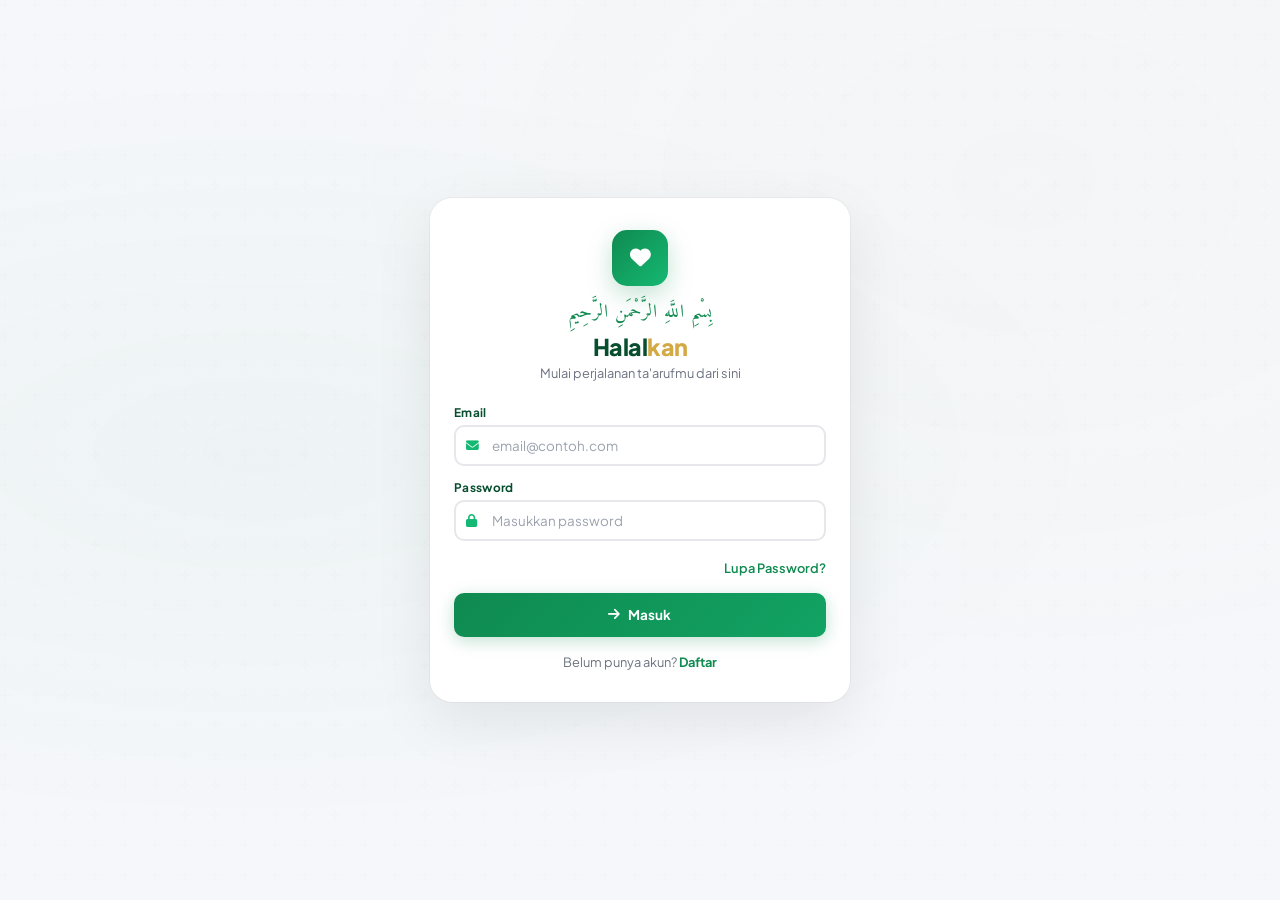
==== commit e769644d: "Update index.html" ====
--- a/index.html
+++ b/index.html
@@ -2,146 +2,139 @@
 <html lang="id">
 <head>
     <meta charset="UTF-8">
-    <meta name="viewport" content="width=device-width, initial-scale=1.0, maximum-scale=1.0, user-scalable=no">
+    <meta name="viewport" content="width=device-width,initial-scale=1,maximum-scale=1,user-scalable=no">
     <title>Halalkan - Ta'aruf Online</title>
     <link rel="preconnect" href="https://fonts.googleapis.com">
     <link rel="preconnect" href="https://fonts.gstatic.com" crossorigin>
     <link href="https://fonts.googleapis.com/css2?family=Plus+Jakarta+Sans:wght@300;400;500;600;700;800&family=Amiri:wght@400;700&display=swap" rel="stylesheet">
     <link rel="stylesheet" href="https://cdnjs.cloudflare.com/ajax/libs/font-awesome/6.4.0/css/all.min.css" media="print" onload="this.media='all'">
     <style>
-        :root {
-            --green-900:#064E2E;--green-800:#0B6B3F;--green-700:#0F8A50;--green-600:#12A363;--green-500:#15B872;--green-400:#34D399;--green-100:#D1FAE5;--green-50:#ECFDF5;
-            --gold-500:#D4A843;--gold-400:#E8C66A;--gold-300:#F0D88A;--gold-100:#FEF3C7;--gold-50:#FFFBEB;
-            --bg-page:#F5F7FA;--bg-card:#FFFFFF;
-            --border-light:#E5E7EB;--border-card:#E5E7EB;
-            --text-main:#1a1a2e;--text-dark:#111827;--text-muted:#6B7280;--text-light:#9CA3AF;
-            --danger:#EF4444;--danger-light:#FEF2F2;--success:#10B981;--success-light:#ECFDF5;--warning:#F59E0B;--warning-light:#FFFBEB;
-            --radius:14px;--radius-sm:10px;
-        }
+        :root{--green-900:#064E2E;--green-800:#0B6B3F;--green-700:#0F8A50;--green-600:#12A363;--green-500:#15B872;--green-400:#34D399;--green-100:#D1FAE5;--green-50:#ECFDF5;--gold-500:#D4A843;--gold-400:#E8C66A;--gold-300:#F0D88A;--gold-100:#FEF3C7;--gold-50:#FFFBEB;--bg-page:#F5F7FA;--bg-card:#FFF;--border-light:#E5E7EB;--text-main:#1a1a2e;--text-dark:#111827;--text-muted:#6B7280;--text-light:#9CA3AF;--danger:#EF4444;--danger-light:#FEF2F2;--success:#10B981;--success-light:#ECFDF5;--warning:#F59E0B;--warning-light:#FFFBEB;--radius:14px;--radius-sm:10px;--photo-lg:52px;--photo-md:48px;--photo-sm:42px;--photo-xs:38px}
         *,*::before,*::after{box-sizing:border-box;margin:0;padding:0}
         body{font-family:'Plus Jakarta Sans',sans-serif;background:var(--bg-page);color:var(--text-main);min-height:100vh;overflow-x:hidden;-webkit-tap-highlight-color:transparent}
-        .islamic-bg{position:fixed;inset:0;z-index:0;pointer-events:none;background:radial-gradient(ellipse at 20% 50%,rgba(15,138,80,0.03) 0%,transparent 60%),radial-gradient(ellipse at 80% 20%,rgba(212,168,67,0.02) 0%,transparent 50%)}
-        .islamic-bg::before{content:'';position:absolute;inset:0;opacity:0.008;background-image:url("data:image/svg+xml,%3Csvg width='60' height='60' viewBox='0 0 60 60' xmlns='http://www.w3.org/2000/svg'%3E%3Cg fill='none' fill-rule='evenodd'%3E%3Cg fill='%23000000' fill-opacity='1'%3E%3Cpath d='M36 34v-4h-2v4h-4v2h4v4h2v-4h4v-2h-4zm0-30V0h-2v4h-4v2h4v4h2V6h4V4h-4zM6 34v-4H4v4H0v2h4v4h2v-4h4v-2H6zM6 4V0H4v4H0v2h4v4h2V6h4V4H6z'/%3E%3C/g%3E%3C/g%3E%3C/svg%3E")}
-        .islamic-bg::after{content:'';position:absolute;top:-50%;right:-30%;width:80%;height:80%;border-radius:50%;background:radial-gradient(circle,rgba(212,168,67,0.025) 0%,transparent 70%)}
+        .islamic-bg{position:fixed;inset:0;z-index:0;pointer-events:none;background:radial-gradient(ellipse at 20% 50%,rgba(15,138,80,.03) 0%,transparent 60%),radial-gradient(ellipse at 80% 20%,rgba(212,168,67,.02) 0%,transparent 50%)}
+        .islamic-bg::before{content:'';position:absolute;inset:0;opacity:.008;background-image:url("data:image/svg+xml,%3Csvg width='60' height='60' viewBox='0 0 60 60' xmlns='http://www.w3.org/2000/svg'%3E%3Cg fill='none' fill-rule='evenodd'%3E%3Cg fill='%23000' fill-opacity='1'%3E%3Cpath d='M36 34v-4h-2v4h-4v2h4v4h2v-4h4v-2h-4zm0-30V0h-2v4h-4v2h4v4h2V6h4V4h-4zM6 34v-4H4v4H0v2h4v4h2v-4h4v-2H6zM6 4V0H4v4H0v2h4v4h2V6h4V4H6z'/%3E%3C/g%3E%3C/g%3E%3C/svg%3E")}
         .hidden{display:none!important}
         #watermark-layer{position:fixed;inset:0;pointer-events:none;z-index:5;overflow:hidden;background-repeat:repeat}
         .protected-zone{-webkit-touch-callout:none;-moz-user-select:none}
-        .protected-zone img{-webkit-user-drag:none;-khtml-user-drag:none;-moz-user-drag:none;-o-user-drag:none}
-        .screenshot-warning{background:linear-gradient(135deg,rgba(239,68,68,0.06),rgba(239,68,68,0.02));border:1px solid rgba(239,68,68,0.15);border-radius:14px;padding:16px 18px;margin-bottom:1.25rem;display:flex;align-items:flex-start;gap:12px;animation:warnPulse 3s ease-in-out infinite}
-        .screenshot-warning .warn-icon{width:38px;height:38px;border-radius:10px;flex-shrink:0;background:rgba(239,68,68,0.08);color:#EF4444;display:flex;align-items:center;justify-content:center;font-size:1rem}
+        .protected-zone img{-webkit-user-drag:none}
+        .screenshot-warning{background:linear-gradient(135deg,rgba(239,68,68,.06),rgba(239,68,68,.02));border:1px solid rgba(239,68,68,.15);border-radius:14px;padding:14px 16px;margin-bottom:1.25rem;display:flex;align-items:flex-start;gap:11px;animation:warnPulse 3s ease-in-out infinite}
+        .screenshot-warning .warn-icon{width:36px;height:36px;border-radius:10px;flex-shrink:0;background:rgba(239,68,68,.08);color:#EF4444;display:flex;align-items:center;justify-content:center;font-size:.9rem}
         .screenshot-warning .warn-text{flex:1}
-        .screenshot-warning .warn-title{font-weight:800;font-size:0.85rem;color:#DC2626;margin-bottom:3px}
-        .screenshot-warning .warn-desc{font-size:0.78rem;color:var(--text-muted);line-height:1.6}
-        @keyframes warnPulse{0%,100%{border-color:rgba(239,68,68,0.15)}50%{border-color:rgba(239,68,68,0.3)}}
+        .screenshot-warning .warn-title{font-weight:800;font-size:.82rem;color:#DC2626;margin-bottom:2px}
+        .screenshot-warning .warn-desc{font-size:.76rem;color:var(--text-muted);line-height:1.55}
+        @keyframes warnPulse{0%,100%{border-color:rgba(239,68,68,.15)}50%{border-color:rgba(239,68,68,.3)}}
         @media print{.protected-zone,.screenshot-warning,#watermark-layer{display:none!important}body::after{content:'Dilindungi.';display:block;text-align:center;padding:4rem;font-size:1.5rem;color:#999}}
 
-        /* ===== AUTH ===== */
-        .auth-wrapper{min-height:100vh;display:flex;align-items:center;justify-content:center;padding:1.25rem;position:relative;z-index:1}
-        .auth-card{width:100%;max-width:420px;background:white;border-radius:24px;padding:2.25rem 1.75rem;box-shadow:0 20px 60px rgba(0,0,0,0.08),0 0 0 1px rgba(0,0,0,0.04)}
-        .auth-header{text-align:center;margin-bottom:1.75rem}
-        .auth-logo{width:60px;height:60px;margin:0 auto 0.75rem;background:linear-gradient(135deg,var(--green-700),var(--green-500));border-radius:16px;display:flex;align-items:center;justify-content:center;box-shadow:0 8px 24px rgba(15,138,80,0.25);font-size:1.4rem;color:white}
-        .auth-header h1{font-size:1.5rem;font-weight:800;letter-spacing:-0.5px;color:var(--green-900)}
+        /* AUTH */
+        .auth-wrapper{min-height:100vh;display:flex;align-items:center;justify-content:center;padding:1rem;position:relative;z-index:1}
+        .auth-card{width:100%;max-width:420px;background:#fff;border-radius:22px;padding:2rem 1.5rem;box-shadow:0 20px 60px rgba(0,0,0,.08),0 0 0 1px rgba(0,0,0,.04)}
+        .auth-header{text-align:center;margin-bottom:1.5rem}
+        .auth-logo{width:56px;height:56px;margin:0 auto .65rem;background:linear-gradient(135deg,var(--green-700),var(--green-500));border-radius:15px;display:flex;align-items:center;justify-content:center;box-shadow:0 8px 24px rgba(15,138,80,.25);font-size:1.3rem;color:#fff}
+        .auth-header h1{font-size:1.45rem;font-weight:800;letter-spacing:-.5px;color:var(--green-900)}
         .auth-header h1 span{color:var(--gold-500)}
-        .auth-header .arabic-greeting{font-family:'Amiri',serif;font-size:1.2rem;color:var(--green-700);margin-bottom:0.2rem;letter-spacing:1px}
-        .auth-header p{color:var(--text-muted);font-size:0.82rem;margin-top:0.35rem}
-        .form-group{margin-bottom:1rem}
-        label{display:block;font-size:0.76rem;font-weight:700;margin-bottom:0.35rem;color:var(--text-muted);letter-spacing:0.3px}
+        .auth-header .arabic-greeting{font-family:'Amiri',serif;font-size:1.15rem;color:var(--green-700);margin-bottom:.15rem;letter-spacing:1px}
+        .auth-header p{color:var(--text-muted);font-size:.8rem;margin-top:.3rem}
+        .form-group{margin-bottom:.9rem}
+        label{display:block;font-size:.74rem;font-weight:700;margin-bottom:.3rem;color:var(--text-muted);letter-spacing:.3px}
         .auth-card label{color:var(--green-900)}
         .input-wrapper{position:relative}
-        .input-wrapper i.icon-left{position:absolute;left:13px;top:50%;transform:translateY(-50%);color:var(--green-500);font-size:0.82rem;pointer-events:none}
-        input,select{width:100%;padding:10px 13px 10px 38px;border:2px solid var(--border-light);border-radius:var(--radius-sm);font-size:0.86rem;font-family:'Plus Jakarta Sans',sans-serif;outline:none;transition:all 0.2s;background:white;color:var(--text-main)}
-        input:focus,select:focus{border-color:var(--green-500);box-shadow:0 0 0 3px rgba(21,184,114,0.1)}
+        .input-wrapper i.icon-left{position:absolute;left:12px;top:50%;transform:translateY(-50%);color:var(--green-500);font-size:.8rem;pointer-events:none}
+        input,select{width:100%;padding:10px 12px 10px 36px;border:2px solid var(--border-light);border-radius:var(--radius-sm);font-size:.84rem;font-family:'Plus Jakarta Sans',sans-serif;outline:none;transition:all .2s;background:#fff;color:var(--text-main)}
+        input:focus,select:focus{border-color:var(--green-500);box-shadow:0 0 0 3px rgba(21,184,114,.1)}
         input::placeholder{color:var(--text-light)}
-        select{padding-left:13px;appearance:none;background-image:url("data:image/svg+xml,%3Csvg xmlns='http://www.w3.org/2000/svg' width='12' height='12' viewBox='0 0 24 24' fill='none' stroke='%236B7280' stroke-width='2.5' stroke-linecap='round' stroke-linejoin='round'%3E%3Cpolyline points='6 9 12 15 18 9'/%3E%3C/svg%3E");background-repeat:no-repeat;background-position:right 13px center}
-        input[type="file"]{padding:9px;font-size:0.8rem;cursor:pointer}
-        textarea{width:100%;padding:10px 13px;border:2px solid var(--border-light);border-radius:var(--radius-sm);font-size:0.86rem;font-family:'Plus Jakarta Sans',sans-serif;outline:none;resize:vertical;transition:all 0.2s;background:white;color:var(--text-main);line-height:1.6}
-        textarea:focus{border-color:var(--green-500);box-shadow:0 0 0 3px rgba(21,184,114,0.1)}
-        textarea::placeholder{color:var(--text-light)}
-        .btn{width:100%;padding:11px;background:linear-gradient(135deg,var(--green-700),var(--green-600));color:white;border:none;border-radius:var(--radius-sm);font-weight:700;font-family:'Plus Jakarta Sans',sans-serif;cursor:pointer;font-size:0.86rem;transition:all 0.2s;display:flex;align-items:center;justify-content:center;gap:8px;box-shadow:0 4px 16px rgba(15,138,80,0.25);letter-spacing:0.2px;min-height:44px}
-        .btn:hover{transform:translateY(-1px);box-shadow:0 6px 24px rgba(15,138,80,0.35)}
+        select{padding-left:12px;appearance:none;background-image:url("data:image/svg+xml,%3Csvg xmlns='http://www.w3.org/2000/svg' width='12' height='12' viewBox='0 0 24 24' fill='none' stroke='%236B7280' stroke-width='2.5' stroke-linecap='round' stroke-linejoin='round'%3E%3Cpolyline points='6 9 12 15 18 9'/%3E%3C/svg%3E");background-repeat:no-repeat;background-position:right 12px center}
+        input[type="file"]{padding:8px;font-size:.78rem;cursor:pointer}
+        textarea{width:100%;padding:10px 12px;border:2px solid var(--border-light);border-radius:var(--radius-sm);font-size:.84rem;font-family:'Plus Jakarta Sans',sans-serif;outline:none;resize:vertical;transition:all .2s;background:#fff;color:var(--text-main);line-height:1.55}
+        textarea:focus{border-color:var(--green-500);box-shadow:0 0 0 3px rgba(21,184,114,.1)}
+        .btn{width:100%;padding:11px;background:linear-gradient(135deg,var(--green-700),var(--green-600));color:#fff;border:none;border-radius:var(--radius-sm);font-weight:700;font-family:'Plus Jakarta Sans',sans-serif;cursor:pointer;font-size:.84rem;transition:all .2s;display:flex;align-items:center;justify-content:center;gap:7px;box-shadow:0 4px 16px rgba(15,138,80,.25);letter-spacing:.2px;min-height:44px}
+        .btn:hover{transform:translateY(-1px);box-shadow:0 6px 24px rgba(15,138,80,.35)}
         .btn:active{transform:translateY(0)}
         .btn:disabled{background:#9CA3AF;cursor:not-allowed;box-shadow:none;transform:none}
-        .btn-outline{background:transparent;border:2px solid var(--border-light);color:var(--text-muted);margin-top:0.75rem;box-shadow:none}
+        .btn-outline{background:transparent;border:2px solid var(--border-light);color:var(--text-muted);margin-top:.7rem;box-shadow:none}
         .btn-outline:hover{background:var(--green-50);border-color:var(--green-400);color:var(--green-700);box-shadow:none;transform:none}
-        .btn-sm{padding:8px 14px;width:auto;font-size:0.76rem;border-radius:8px;min-height:36px}
-        .btn-success{background:linear-gradient(135deg,#059669,#10B981);box-shadow:0 4px 12px rgba(16,185,129,0.25)}
-        .btn-danger-sm{background:linear-gradient(135deg,#DC2626,#EF4444);box-shadow:0 4px 12px rgba(239,68,68,0.25)}
-        .btn-warning-sm{background:linear-gradient(135deg,#D97706,#F59E0B);color:var(--text-main);box-shadow:0 4px 12px rgba(245,158,11,0.25)}
-        .btn-wa{background:linear-gradient(135deg,#1EBE57,#25D366);box-shadow:0 4px 12px rgba(37,211,102,0.25)}
-        .btn-info-sm{background:linear-gradient(135deg,#2563EB,#3B82F6);box-shadow:0 4px 12px rgba(59,130,246,0.25)}
-        .btn-gold{background:linear-gradient(135deg,var(--gold-500),var(--gold-400));color:var(--green-900);box-shadow:0 4px 12px rgba(212,168,67,0.25)}
-        .link{color:var(--green-700);font-size:0.82rem;font-weight:600;cursor:pointer;text-decoration:none;transition:color 0.2s}
+        .btn-sm{padding:8px 14px;width:auto;font-size:.76rem;border-radius:8px;min-height:36px}
+        .btn-success{background:linear-gradient(135deg,#059669,#10B981);box-shadow:0 4px 12px rgba(16,185,129,.25)}
+        .btn-danger-sm{background:linear-gradient(135deg,#DC2626,#EF4444);box-shadow:0 4px 12px rgba(239,68,68,.25)}
+        .btn-warning-sm{background:linear-gradient(135deg,#D97706,#F59E0B);color:var(--text-main);box-shadow:0 4px 12px rgba(245,158,11,.25)}
+        .btn-wa{background:linear-gradient(135deg,#1EBE57,#25D366);box-shadow:0 4px 12px rgba(37,211,102,.25)}
+        .btn-info-sm{background:linear-gradient(135deg,#2563EB,#3B82F6);box-shadow:0 4px 12px rgba(59,130,246,.25)}
+        .btn-gold{background:linear-gradient(135deg,var(--gold-500),var(--gold-400));color:var(--green-900);box-shadow:0 4px 12px rgba(212,168,67,.25)}
+        .btn-ghost{background:transparent;border:2px solid var(--border-light);color:var(--text-muted);box-shadow:none;margin-top:0}
+        .btn-ghost:hover{background:#F3F4F6;border-color:#D1D5DB;box-shadow:none;transform:none}
+        .link{color:var(--green-700);font-size:.8rem;font-weight:600;cursor:pointer;text-decoration:none;transition:color .2s}
         .link:hover{color:var(--green-500)}
-        .link-muted{color:var(--text-muted);font-size:0.82rem}
+        .link-muted{color:var(--text-muted);font-size:.8rem}
         .link-muted a{color:var(--green-700);font-weight:700;cursor:pointer}
 
-        /* ===== APP SHELL ===== */
+        /* APP SHELL */
         .app-shell{display:flex;min-height:100vh;position:relative;z-index:1}
-        .sidebar{width:260px;background:linear-gradient(180deg,var(--green-900) 0%,#042F1A 100%);border-right:1px solid rgba(255,255,255,0.06);display:flex;flex-direction:column;position:fixed;top:0;left:0;bottom:0;z-index:100;transition:transform 0.3s cubic-bezier(0.4,0,0.2,1);will-change:transform}
-        .sidebar-header{padding:1.25rem 1.1rem;border-bottom:1px solid rgba(255,255,255,0.06);display:flex;align-items:center;gap:10px}
-        .sidebar-logo{width:38px;height:38px;flex-shrink:0;background:linear-gradient(135deg,var(--green-600),var(--gold-500));border-radius:11px;display:flex;align-items:center;justify-content:center;font-size:0.95rem;color:white;box-shadow:0 4px 12px rgba(21,184,114,0.3)}
-        .sidebar-header h2{font-size:1.1rem;font-weight:800;color:white}
+        .sidebar{width:260px;background:linear-gradient(180deg,var(--green-900) 0%,#042F1A 100%);border-right:1px solid rgba(255,255,255,.06);display:flex;flex-direction:column;position:fixed;top:0;left:0;bottom:0;z-index:100;transition:transform .3s cubic-bezier(.4,0,.2,1);will-change:transform}
+        .sidebar-header{padding:1.15rem 1rem;border-bottom:1px solid rgba(255,255,255,.06);display:flex;align-items:center;gap:10px}
+        .sidebar-logo{width:36px;height:36px;flex-shrink:0;background:linear-gradient(135deg,var(--green-600),var(--gold-500));border-radius:10px;display:flex;align-items:center;justify-content:center;font-size:.9rem;color:#fff;box-shadow:0 4px 12px rgba(21,184,114,.3)}
+        .sidebar-header h2{font-size:1.05rem;font-weight:800;color:#fff}
         .sidebar-header h2 span{color:var(--gold-400)}
-        .sidebar-nav{flex:1;padding:0.75rem;display:flex;flex-direction:column;gap:2px;overflow-y:auto;-webkit-overflow-scrolling:touch}
-        .sidebar-nav a{display:flex;align-items:center;gap:11px;padding:10px 13px;color:rgba(255,255,255,0.55);font-size:0.85rem;font-weight:500;cursor:pointer;border-radius:var(--radius-sm);transition:all 0.2s;text-decoration:none;min-height:44px}
-        .sidebar-nav a:hover:not(.locked){background:rgba(255,255,255,0.08);color:white}
-        .sidebar-nav a.active{background:linear-gradient(135deg,rgba(21,184,114,0.2),rgba(21,184,114,0.08));color:var(--green-400);font-weight:700;border:1px solid rgba(21,184,114,0.2)}
-        .sidebar-nav a i.nav-icon{width:20px;text-align:center;font-size:0.88rem}
-        .sidebar-nav a .lock-badge{margin-left:auto;font-size:0.6rem;background:rgba(239,68,68,0.15);color:#FCA5A5;padding:2px 6px;border-radius:6px;font-weight:700;border:1px solid rgba(239,68,68,0.15)}
-        .sidebar-nav a.locked{opacity:0.5;cursor:not-allowed}
-        .sidebar-footer{padding:0.85rem 1.1rem;border-top:1px solid rgba(255,255,255,0.06)}
+        .sidebar-nav{flex:1;padding:.7rem;display:flex;flex-direction:column;gap:2px;overflow-y:auto;-webkit-overflow-scrolling:touch}
+        .sidebar-nav a{display:flex;align-items:center;gap:10px;padding:10px 12px;color:rgba(255,255,255,.55);font-size:.83rem;font-weight:500;cursor:pointer;border-radius:var(--radius-sm);transition:all .2s;text-decoration:none;min-height:44px}
+        .sidebar-nav a:hover:not(.locked){background:rgba(255,255,255,.08);color:#fff}
+        .sidebar-nav a.active{background:linear-gradient(135deg,rgba(21,184,114,.2),rgba(21,184,114,.08));color:var(--green-400);font-weight:700;border:1px solid rgba(21,184,114,.2)}
+        .sidebar-nav a i.nav-icon{width:20px;text-align:center;font-size:.86rem}
+        .sidebar-nav a .lock-badge{margin-left:auto;font-size:.58rem;background:rgba(239,68,68,.15);color:#FCA5A5;padding:2px 6px;border-radius:6px;font-weight:700;border:1px solid rgba(239,68,68,.15)}
+        .sidebar-nav a.locked{opacity:.5;cursor:not-allowed}
+        .sidebar-footer{padding:.8rem 1rem;border-top:1px solid rgba(255,255,255,.06)}
         .sidebar-user{display:flex;align-items:center;gap:10px}
-        .sidebar-avatar{width:34px;height:34px;border-radius:10px;background:linear-gradient(135deg,var(--green-600),var(--green-400));color:white;display:flex;align-items:center;justify-content:center;font-weight:700;font-size:0.7rem;flex-shrink:0;overflow:hidden}
+        .sidebar-avatar{width:34px;height:34px;border-radius:10px;background:linear-gradient(135deg,var(--green-600),var(--green-400));color:#fff;display:flex;align-items:center;justify-content:center;font-weight:700;font-size:.68rem;flex-shrink:0;overflow:hidden}
         .sidebar-avatar img{width:100%;height:100%;object-fit:cover}
-        .sidebar-user-info div:first-child{font-size:0.82rem;font-weight:700;color:white}
-        .sidebar-user-info div:last-child{font-size:0.7rem;color:rgba(255,255,255,0.5)}
+        .sidebar-user-info div:first-child{font-size:.8rem;font-weight:700;color:#fff}
+        .sidebar-user-info div:last-child{font-size:.68rem;color:rgba(255,255,255,.5)}
         .main{flex:1;margin-left:260px;min-height:100vh;background:var(--bg-page)}
-        .main-header{padding:0.85rem 1.5rem;border-bottom:1px solid var(--border-light);background:white;box-shadow:0 1px 3px rgba(0,0,0,0.04);display:flex;justify-content:space-between;align-items:center;position:sticky;top:0;z-index:50;min-height:52px}
-        .main-header h3{font-size:1.05rem;font-weight:700;color:var(--text-dark);white-space:nowrap;overflow:hidden;text-overflow:ellipsis}
-        .main-content{padding:1.5rem;max-width:1400px;position:relative}
+        .main-header{padding:.75rem 1.25rem;border-bottom:1px solid var(--border-light);background:#fff;box-shadow:0 1px 3px rgba(0,0,0,.04);display:flex;justify-content:space-between;align-items:center;position:sticky;top:0;z-index:50;min-height:50px}
+        .main-header h3{font-size:1rem;font-weight:700;color:var(--text-dark);white-space:nowrap;overflow:hidden;text-overflow:ellipsis}
+        .main-content{padding:1.25rem;max-width:1400px;position:relative}
         .main-content label{color:var(--text-muted)}
-        .hamburger{display:none;background:none;border:none;font-size:1.15rem;color:var(--text-main);cursor:pointer;padding:8px;min-width:44px;min-height:44px;justify-content:center;align-items:center;border-radius:8px}
-        .hamburger:hover{background:rgba(0,0,0,0.05)}
-        .overlay{display:none;position:fixed;inset:0;background:rgba(0,0,0,0.3);z-index:99;backdrop-filter:blur(4px)}
-        .alert{padding:13px 16px;border-radius:var(--radius-sm);font-size:0.82rem;margin-bottom:1.25rem;display:flex;align-items:flex-start;gap:10px;line-height:1.6}
-        .alert i{margin-top:3px;flex-shrink:0}
+        .hamburger{display:none;background:none;border:none;font-size:1.1rem;color:var(--text-main);cursor:pointer;padding:8px;min-width:44px;min-height:44px;justify-content:center;align-items:center;border-radius:8px}
+        .hamburger:hover{background:rgba(0,0,0,.05)}
+        .overlay{display:none;position:fixed;inset:0;background:rgba(0,0,0,.3);z-index:99;backdrop-filter:blur(4px)}
+
+        .alert{padding:12px 15px;border-radius:var(--radius-sm);font-size:.8rem;margin-bottom:1.1rem;display:flex;align-items:flex-start;gap:9px;line-height:1.55}
+        .alert i{margin-top:2px;flex-shrink:0}
         .alert-warning{background:var(--gold-50);color:#92400E;border:1px solid #FDE68A}
         .alert-info{background:var(--green-50);color:var(--green-900);border:1px solid #A7F3D0}
         .alert-success{background:var(--success-light);color:#065F46;border:1px solid #A7F3D0}
-        .grid-2{display:grid;grid-template-columns:1fr 1fr;gap:0 1.1rem}
-        .section-title{font-size:0.76rem;font-weight:800;color:var(--green-700);margin:1.5rem 0 0.85rem;text-transform:uppercase;letter-spacing:1px;display:flex;align-items:center;gap:8px}
-        .section-title::after{content:'';flex:1;height:1px;background:linear-gradient(to right,rgba(21,184,114,0.25),transparent)}
-        .search-bar{width:100%;padding:10px 13px 10px 38px;border:2px solid var(--border-light);border-radius:var(--radius-sm);font-size:0.86rem;outline:none;background:white;color:var(--text-main);transition:all 0.2s;font-family:'Plus Jakarta Sans',sans-serif;min-height:44px}
-        .search-bar:focus{border-color:var(--green-500);box-shadow:0 0 0 3px rgba(21,184,114,0.1)}
+        .grid-2{display:grid;grid-template-columns:1fr 1fr;gap:0 1rem}
+        .section-title{font-size:.74rem;font-weight:800;color:var(--green-700);margin:1.35rem 0 .8rem;text-transform:uppercase;letter-spacing:1px;display:flex;align-items:center;gap:7px}
+        .section-title::after{content:'';flex:1;height:1px;background:linear-gradient(to right,rgba(21,184,114,.25),transparent)}
+        .search-bar{width:100%;padding:10px 12px 10px 36px;border:2px solid var(--border-light);border-radius:var(--radius-sm);font-size:.84rem;outline:none;background:#fff;color:var(--text-main);transition:all .2s;font-family:'Plus Jakarta Sans',sans-serif;min-height:44px}
+        .search-bar:focus{border-color:var(--green-500);box-shadow:0 0 0 3px rgba(21,184,114,.1)}
         .search-bar::placeholder{color:var(--text-light)}
         .search-wrap{position:relative}
-        .search-wrap i{position:absolute;left:13px;top:50%;transform:translateY(-50%);color:var(--text-light)}
-
-        /* ===== FILTER SELECTS ROW ===== */
-        .filter-selects-row{display:flex;gap:0.75rem;margin-bottom:1rem;flex-wrap:wrap}
-        .filter-select-group{flex:1;min-width:150px}
-        .filter-select-group label{display:block;font-size:0.68rem;font-weight:800;margin-bottom:4px;color:var(--text-muted);text-transform:uppercase;letter-spacing:0.5px}
-        .filter-select-group select{width:100%;padding:9px 30px 9px 12px;border:2px solid var(--border-light);border-radius:8px;font-size:0.82rem;background:white;color:var(--text-main);appearance:none;background-image:url("data:image/svg+xml,%3Csvg xmlns='http://www.w3.org/2000/svg' width='12' height='12' viewBox='0 0 24 24' fill='none' stroke='%236B7280' stroke-width='2.5' stroke-linecap='round' stroke-linejoin='round'%3E%3Cpolyline points='6 9 12 15 18 9'/%3E%3C/svg%3E");background-repeat:no-repeat;background-position:right 10px center;cursor:pointer;transition:all 0.2s;font-family:'Plus Jakarta Sans',sans-serif;min-height:40px}
-        .filter-select-group select:focus{border-color:var(--green-500);box-shadow:0 0 0 3px rgba(21,184,114,0.1)}
-
-        .card-grid{display:grid;grid-template-columns:repeat(auto-fill,minmax(340px,1fr));gap:1.1rem}
-        .card{border:1px solid var(--border-light);border-radius:16px;overflow:hidden;background:white;display:flex;flex-direction:column;transition:all 0.3s;box-shadow:0 1px 3px rgba(0,0,0,0.04)}
-        .card:hover{transform:translateY(-2px);box-shadow:0 8px 24px rgba(0,0,0,0.08);border-color:var(--green-400)}
-        .card-top{display:flex;gap:0.85rem;padding:1.1rem;border-bottom:1px solid #F3F4F6}
-        .card-img{width:92px;height:92px;object-fit:cover;border-radius:12px;background:#F9FAFB;flex-shrink:0;border:2px solid var(--border-light)}
-        .card-avatar{width:92px;height:92px;display:flex;align-items:center;justify-content:center;font-size:2rem;font-weight:800;color:var(--green-600);background:var(--green-50);border-radius:12px;flex-shrink:0;border:2px solid #D1FAE5}
+        .search-wrap i{position:absolute;left:12px;top:50%;transform:translateY(-50%);color:var(--text-light)}
+        .filter-selects-row{display:flex;gap:.65rem;margin-bottom:.9rem;flex-wrap:wrap}
+        .filter-select-group{flex:1;min-width:140px}
+        .filter-select-group label{display:block;font-size:.66rem;font-weight:800;margin-bottom:3px;color:var(--text-muted);text-transform:uppercase;letter-spacing:.5px}
+        .filter-select-group select{width:100%;padding:9px 28px 9px 11px;border:2px solid var(--border-light);border-radius:8px;font-size:.8rem;background:#fff;color:var(--text-main);appearance:none;background-image:url("data:image/svg+xml,%3Csvg xmlns='http://www.w3.org/2000/svg' width='12' height='12' viewBox='0 0 24 24' fill='none' stroke='%236B7280' stroke-width='2.5' stroke-linecap='round' stroke-linejoin='round'%3E%3Cpolyline points='6 9 12 15 18 9'/%3E%3C/svg%3E");background-repeat:no-repeat;background-position:right 10px center;cursor:pointer;transition:all .2s;font-family:'Plus Jakarta Sans',sans-serif;min-height:40px}
+        .filter-select-group select:focus{border-color:var(--green-500);box-shadow:0 0 0 3px rgba(21,184,114,.1)}
+
+        /* CARD GRID (CARI JODOH) */
+        .card-grid{display:grid;grid-template-columns:repeat(auto-fill,minmax(320px,1fr));gap:1rem}
+        .card{border:1px solid var(--border-light);border-radius:16px;overflow:hidden;background:#fff;display:flex;flex-direction:column;transition:all .25s;box-shadow:0 1px 3px rgba(0,0,0,.04)}
+        .card:hover{transform:translateY(-2px);box-shadow:0 8px 24px rgba(0,0,0,.08);border-color:var(--green-400)}
+        .card-top{display:flex;gap:.8rem;padding:1rem;border-bottom:1px solid #F3F4F6}
+        .card-img{width:88px;height:88px;object-fit:cover;border-radius:12px;background:#F9FAFB;flex-shrink:0;border:2px solid var(--border-light)}
+        .card-avatar{width:88px;height:88px;display:flex;align-items:center;justify-content:center;font-size:1.9rem;font-weight:800;color:var(--green-600);background:var(--green-50);border-radius:12px;flex-shrink:0;border:2px solid #D1FAE5}
         .card-identity{flex:1;display:flex;flex-direction:column;justify-content:center;min-width:0}
-        .card-name{font-weight:800;font-size:1rem;margin-bottom:4px;display:flex;align-items:center;gap:6px;flex-wrap:wrap;color:var(--text-dark)}
-        .card-sub{font-size:0.76rem;color:var(--text-muted);margin-bottom:2px;white-space:nowrap;overflow:hidden;text-overflow:ellipsis}
-        .card-sub i{width:13px;text-align:center;margin-right:3px;color:var(--green-600);flex-shrink:0}
-        .card-body{padding:0.85rem 1.1rem}
-        .data-grid{display:grid;grid-template-columns:1fr 1fr;gap:6px}
-        .data-item{font-size:0.78rem}
-        .data-label{color:var(--text-light);font-size:0.66rem;text-transform:uppercase;letter-spacing:0.5px;font-weight:600}
+        .card-name{font-weight:800;font-size:.95rem;margin-bottom:3px;display:flex;align-items:center;gap:5px;flex-wrap:wrap;color:var(--text-dark)}
+        .card-sub{font-size:.74rem;color:var(--text-muted);margin-bottom:1px;white-space:nowrap;overflow:hidden;text-overflow:ellipsis}
+        .card-sub i{width:13px;text-align:center;margin-right:2px;color:var(--green-600);flex-shrink:0}
+        .card-body{padding:.8rem 1rem}
+        .data-grid{display:grid;grid-template-columns:1fr 1fr;gap:5px}
+        .data-item{font-size:.76rem}
+        .data-label{color:var(--text-light);font-size:.64rem;text-transform:uppercase;letter-spacing:.5px;font-weight:600}
         .data-value{color:var(--text-main);font-weight:600}
         .full-col{grid-column:1/-1}
-        .card-footer{padding:0.75rem 1.1rem;border-top:1px solid #F3F4F6;margin-top:auto}
-        .badge{padding:2px 9px;border-radius:20px;font-size:0.66rem;font-weight:700;display:inline-block;white-space:nowrap;letter-spacing:0.3px}
+        .card-footer{padding:.65rem 1rem;border-top:1px solid #F3F4F6;margin-top:auto}
+
+        .badge{padding:2px 8px;border-radius:20px;font-size:.64rem;font-weight:700;display:inline-block;white-space:nowrap;letter-spacing:.3px}
         .badge-m{background:#EFF6FF;color:#3B82F6;border:1px solid #BFDBFE}
         .badge-f{background:#FDF2F8;color:#EC4899;border:1px solid #FBCFE8}
         .badge-pending{background:var(--gold-50);color:#D97706;border:1px solid #FDE68A}
@@ -150,180 +143,244 @@
         .badge-taaruf{background:#EFF6FF;color:#2563EB;border:1px solid #BFDBFE}
         .badge-proses{background:var(--gold-50);color:#D97706;border:1px solid #FDE68A}
         .badge-menikah{background:var(--green-50);color:#059669;border:1px solid #A7F3D0}
-        .filter-tabs{display:flex;gap:5px;margin-bottom:1.1rem;flex-wrap:wrap}
-        .filter-tab{padding:6px 14px;border:1px solid var(--border-light);border-radius:24px;font-size:0.76rem;font-weight:600;cursor:pointer;background:white;color:var(--text-muted);font-family:'Plus Jakarta Sans',sans-serif;transition:all 0.2s;white-space:nowrap;min-height:36px;display:inline-flex;align-items:center}
+
+        .filter-tabs{display:flex;gap:4px;margin-bottom:1rem;flex-wrap:wrap}
+        .filter-tab{padding:5px 13px;border:1px solid var(--border-light);border-radius:24px;font-size:.74rem;font-weight:600;cursor:pointer;background:#fff;color:var(--text-muted);font-family:'Plus Jakarta Sans',sans-serif;transition:all .2s;white-space:nowrap;min-height:36px;display:inline-flex;align-items:center}
         .filter-tab:hover{border-color:var(--green-500);color:var(--green-700);background:var(--green-50)}
-        .filter-tab.active{background:var(--green-700);color:white;border-color:transparent;box-shadow:0 4px 12px rgba(15,138,80,0.25)}
-        .table-wrap{border:1px solid var(--border-light);border-radius:14px;overflow-x:auto;background:white;box-shadow:0 1px 3px rgba(0,0,0,0.04);-webkit-overflow-scrolling:touch}
-        table{width:100%;border-collapse:collapse;font-size:0.8rem}
+        .filter-tab.active{background:var(--green-700);color:#fff;border-color:transparent;box-shadow:0 4px 12px rgba(15,138,80,.25)}
+
+        .table-wrap{border:1px solid var(--border-light);border-radius:14px;overflow-x:auto;background:#fff;box-shadow:0 1px 3px rgba(0,0,0,.04);-webkit-overflow-scrolling:touch}
+        table{width:100%;border-collapse:collapse;font-size:.78rem}
         thead{background:#F9FAFB}
-        th{text-align:left;padding:11px 14px;font-size:0.7rem;font-weight:700;color:var(--text-muted);text-transform:uppercase;letter-spacing:0.5px;border-bottom:1px solid var(--border-light);white-space:nowrap}
-        td{padding:12px 14px;border-bottom:1px solid #F3F4F6;vertical-align:top;color:var(--text-main)}
+        th{text-align:left;padding:10px 12px;font-size:.68rem;font-weight:700;color:var(--text-muted);text-transform:uppercase;letter-spacing:.5px;border-bottom:1px solid var(--border-light);white-space:nowrap}
+        td{padding:10px 12px;border-bottom:1px solid #F3F4F6;vertical-align:top;color:var(--text-main)}
         tr:last-child td{border-bottom:none}
         tr:hover td{background:#FAFBFC}
-        .img-preview{width:80px;height:80px;object-fit:cover;margin-top:8px;border-radius:var(--radius-sm);border:2px solid var(--border-light);display:none}
-        .question-box{background:var(--green-50);border:1px dashed var(--green-500);padding:13px;border-radius:var(--radius-sm);font-weight:600;font-size:0.88rem;margin-bottom:10px;line-height:1.7;color:var(--green-900)}
-        .toast{position:fixed;top:16px;right:16px;left:16px;padding:13px 18px;border-radius:var(--radius-sm);color:white;font-weight:600;font-family:'Plus Jakarta Sans',sans-serif;z-index:10000;animation:toastIn 0.4s cubic-bezier(0.34,1.56,0.64,1);max-width:380px;font-size:0.82rem;box-shadow:0 8px 32px rgba(0,0,0,0.15);margin:0 auto}
+        .img-preview{width:80px;height:80px;object-fit:cover;margin-top:7px;border-radius:var(--radius-sm);border:2px solid var(--border-light);display:none}
+        .question-box{background:var(--green-50);border:1px dashed var(--green-500);padding:12px;border-radius:var(--radius-sm);font-weight:600;font-size:.86rem;margin-bottom:9px;line-height:1.65;color:var(--green-900)}
+        .toast{position:fixed;top:14px;right:14px;left:14px;padding:12px 16px;border-radius:var(--radius-sm);color:#fff;font-weight:600;font-family:'Plus Jakarta Sans',sans-serif;z-index:10000;animation:toastIn .4s cubic-bezier(.34,1.56,.64,1);max-width:380px;font-size:.8rem;box-shadow:0 8px 32px rgba(0,0,0,.15);margin:0 auto}
         @media(min-width:480px){.toast{left:auto}}
-        .toast-success{background:linear-gradient(135deg,rgba(16,185,129,0.95),rgba(5,150,105,0.95))}
-        .toast-error{background:linear-gradient(135deg,rgba(239,68,68,0.95),rgba(220,38,38,0.95))}
-        @keyframes toastIn{from{transform:translateX(120%) scale(0.8);opacity:0}to{transform:translateX(0) scale(1);opacity:1}}
-        .loading-overlay{position:fixed;inset:0;background:rgba(255,255,255,0.7);backdrop-filter:blur(8px);display:flex;align-items:center;justify-content:center;z-index:9998}
-        .spinner{width:34px;height:34px;border:3px solid #E5E7EB;border-top-color:var(--green-500);border-radius:50%;animation:spin 0.7s linear infinite}
+        .toast-success{background:linear-gradient(135deg,rgba(16,185,129,.95),rgba(5,150,105,.95))}
+        .toast-error{background:linear-gradient(135deg,rgba(239,68,68,.95),rgba(220,38,38,.95))}
+        @keyframes toastIn{from{transform:translateX(120%) scale(.8);opacity:0}to{transform:translateX(0) scale(1);opacity:1}}
+        .loading-overlay{position:fixed;inset:0;background:rgba(255,255,255,.7);backdrop-filter:blur(8px);display:flex;align-items:center;justify-content:center;z-index:9998}
+        .spinner{width:32px;height:32px;border:3px solid #E5E7EB;border-top-color:var(--green-500);border-radius:50%;animation:spin .7s linear infinite}
         @keyframes spin{to{transform:rotate(360deg)}}
         .action-btns{display:flex;gap:5px;flex-wrap:wrap}
-        .sub-text{font-size:0.7rem;color:var(--text-light);margin-top:1px}
-        .data-cell-line{margin-bottom:4px;color:var(--text-main);line-height:1.5}
+        .sub-text{font-size:.68rem;color:var(--text-light);margin-top:1px}
+        .data-cell-line{margin-bottom:3px;color:var(--text-main);line-height:1.45}
         .data-cell-line b{color:var(--text-dark)}
-        .kriteria-box{background:var(--gold-50);border:1px dashed var(--gold-500);border-radius:10px;padding:9px 11px;margin-top:8px;font-size:0.78rem;line-height:1.6;color:var(--text-main)}
-        .kriteria-box .kriteria-label{font-size:0.66rem;font-weight:800;color:var(--gold-500);text-transform:uppercase;letter-spacing:0.5px;margin-bottom:2px}
-        .empty-state{text-align:center;color:var(--text-muted);padding:2.5rem 1rem}
-        .empty-state i{font-size:2.2rem;margin-bottom:0.85rem;display:block;opacity:0.25}
-        .empty-state p{font-size:0.88rem}
-        .empty-state .retry-btn{margin-top:0.85rem;display:inline-flex}
-        .status-card{border:1px solid var(--border-light);border-radius:16px;padding:1.25rem;margin-bottom:0.85rem;background:white;transition:all 0.3s;box-shadow:0 1px 3px rgba(0,0,0,0.04)}
-        .status-card:hover{box-shadow:0 4px 16px rgba(0,0,0,0.06);border-color:var(--green-400)}
-        .status-card-header{display:flex;justify-content:space-between;align-items:flex-start;margin-bottom:8px;flex-wrap:wrap;gap:6px}
-        .status-card-title{font-weight:800;font-size:1rem;color:var(--text-dark)}
-        .status-card-meta{font-size:0.78rem;color:var(--text-muted);line-height:1.8}
-        .status-card-meta i{width:15px;text-align:center;margin-right:5px;color:var(--green-600)}
-        .photo-modal-overlay{position:fixed;inset:0;background:rgba(0,0,0,0.85);backdrop-filter:blur(8px);z-index:10000;display:flex;align-items:center;justify-content:center;padding:1.5rem;cursor:pointer}
+        .kriteria-box{background:var(--gold-50);border:1px dashed var(--gold-500);border-radius:10px;padding:8px 10px;margin-top:7px;font-size:.76rem;line-height:1.55;color:var(--text-main)}
+        .kriteria-box .kriteria-label{font-size:.64rem;font-weight:800;color:var(--gold-500);text-transform:uppercase;letter-spacing:.5px;margin-bottom:1px}
+        .empty-state{text-align:center;color:var(--text-muted);padding:2.25rem 1rem}
+        .empty-state i{font-size:2rem;margin-bottom:.75rem;display:block;opacity:.25}
+        .empty-state p{font-size:.86rem}
+        .empty-state .retry-btn{margin-top:.75rem;display:inline-flex}
+
+        /* STATUS CARD */
+        .status-card{border:1px solid var(--border-light);border-radius:16px;padding:1.15rem;margin-bottom:.8rem;background:#fff;transition:all .25s;box-shadow:0 1px 3px rgba(0,0,0,.04)}
+        .status-card:hover{box-shadow:0 4px 16px rgba(0,0,0,.06);border-color:var(--green-400)}
+        .status-card-header{display:flex;justify-content:space-between;align-items:flex-start;margin-bottom:7px;flex-wrap:wrap;gap:5px}
+        .status-card-title{font-weight:800;font-size:.95rem;color:var(--text-dark)}
+        .status-card-meta{font-size:.76rem;color:var(--text-muted);line-height:1.75}
+        .status-card-meta i{width:14px;text-align:center;margin-right:4px;color:var(--green-600)}
+
+        /* PHOTO MODAL */
+        .photo-modal-overlay{position:fixed;inset:0;background:rgba(0,0,0,.85);backdrop-filter:blur(8px);z-index:10000;display:flex;align-items:center;justify-content:center;padding:1.25rem;cursor:pointer}
         .photo-modal-content{position:relative;max-width:90vw;max-height:90vh;cursor:default}
-        .photo-modal-content img{max-width:100%;max-height:85vh;border-radius:16px;box-shadow:0 24px 64px rgba(0,0,0,0.4);object-fit:contain;background:white}
-        .photo-modal-close{position:absolute;top:-12px;right:-12px;width:38px;height:38px;border-radius:50%;background:white;border:none;font-size:1.1rem;color:var(--text-main);cursor:pointer;display:flex;align-items:center;justify-content:center;box-shadow:0 4px 16px rgba(0,0,0,0.2);transition:all 0.2s;min-width:38px;min-height:38px}
-        .photo-modal-close:hover{background:var(--danger);color:white}
-        .wa-info-box{background:var(--green-50);border:1px solid #A7F3D0;border-radius:var(--radius-sm);padding:16px;margin-bottom:1.25rem}
-        .wa-info-box .wa-title{font-weight:800;color:#059669;font-size:0.92rem;margin-bottom:5px;display:flex;align-items:center;gap:8px}
-        .wa-info-box .wa-detail{font-size:0.8rem;color:var(--text-main);line-height:1.7}
-        .wa-info-box .wa-btn{margin-top:10px}
+        .photo-modal-content img{max-width:100%;max-height:85vh;border-radius:16px;box-shadow:0 24px 64px rgba(0,0,0,.4);object-fit:contain;background:#fff}
+        .photo-modal-close{position:absolute;top:-12px;right:-12px;width:38px;height:38px;border-radius:50%;background:#fff;border:none;font-size:1.1rem;color:var(--text-main);cursor:pointer;display:flex;align-items:center;justify-content:center;box-shadow:0 4px 16px rgba(0,0,0,.2);transition:all .2s;min-width:38px;min-height:38px}
+        .photo-modal-close:hover{background:var(--danger);color:#fff}
+
+        /* WA INFO */
+        .wa-info-box{background:var(--green-50);border:1px solid #A7F3D0;border-radius:var(--radius-sm);padding:14px;margin-bottom:1.1rem}
+        .wa-info-box .wa-title{font-weight:800;color:#059669;font-size:.9rem;margin-bottom:4px;display:flex;align-items:center;gap:7px}
+        .wa-info-box .wa-detail{font-size:.78rem;color:var(--text-main);line-height:1.65}
+        .wa-info-box .wa-btn{margin-top:9px}
+
+        /* NOTIFICATION */
         .notif-wrap{position:relative}
-        .bell-btn{background:none;border:none;font-size:1.1rem;color:var(--text-muted);cursor:pointer;position:relative;padding:8px;border-radius:50%;transition:all 0.2s;min-width:44px;min-height:44px;display:flex;align-items:center;justify-content:center}
-        .bell-btn:hover{background:rgba(0,0,0,0.05);color:var(--text-dark)}
-        .bell-badge{position:absolute;top:4px;right:4px;background:var(--danger);color:white;font-size:0.56rem;font-weight:800;min-width:16px;height:16px;border-radius:8px;display:flex;align-items:center;justify-content:center;padding:0 4px;animation:pulse 2s infinite}
+        .bell-btn{background:none;border:none;font-size:1.05rem;color:var(--text-muted);cursor:pointer;position:relative;padding:8px;border-radius:50%;transition:all .2s;min-width:44px;min-height:44px;display:flex;align-items:center;justify-content:center}
+        .bell-btn:hover{background:rgba(0,0,0,.05);color:var(--text-dark)}
+        .bell-badge{position:absolute;top:4px;right:4px;background:var(--danger);color:#fff;font-size:.54rem;font-weight:800;min-width:16px;height:16px;border-radius:8px;display:flex;align-items:center;justify-content:center;padding:0 4px;animation:pulse 2s infinite}
         @keyframes pulse{0%,100%{transform:scale(1)}50%{transform:scale(1.15)}}
-        .notif-panel{position:absolute;top:calc(100% + 8px);right:0;width:360px;max-height:440px;overflow-y:auto;background:white;border:1px solid var(--border-light);border-radius:14px;box-shadow:0 16px 48px rgba(0,0,0,0.12);z-index:200;-webkit-overflow-scrolling:touch}
-        .notif-header{padding:12px 16px;border-bottom:1px solid var(--border-light);display:flex;justify-content:space-between;align-items:center;position:sticky;top:0;background:white;z-index:1;border-radius:14px 14px 0 0}
-        .notif-header h4{font-size:0.88rem;font-weight:700;color:var(--text-dark)}
+        .notif-panel{position:absolute;top:calc(100% + 6px);right:0;width:340px;max-height:420px;overflow-y:auto;background:#fff;border:1px solid var(--border-light);border-radius:14px;box-shadow:0 16px 48px rgba(0,0,0,.12);z-index:200;-webkit-overflow-scrolling:touch}
+        .notif-header{padding:11px 14px;border-bottom:1px solid var(--border-light);display:flex;justify-content:space-between;align-items:center;position:sticky;top:0;background:#fff;z-index:1;border-radius:14px 14px 0 0}
+        .notif-header h4{font-size:.86rem;font-weight:700;color:var(--text-dark)}
         .notif-close-btn{background:none;border:none;font-size:1.3rem;cursor:pointer;color:var(--text-muted);line-height:1;padding:0 2px;min-width:44px;min-height:44px;display:flex;align-items:center;justify-content:center}
         .notif-close-btn:hover{color:var(--text-dark)}
-        .notif-item{padding:12px 16px;border-bottom:1px solid #F3F4F6;display:flex;gap:10px;align-items:flex-start;font-size:0.8rem;line-height:1.6;transition:background 0.15s;cursor:default;color:var(--text-main)}
+        .notif-item{padding:11px 14px;border-bottom:1px solid #F3F4F6;display:flex;gap:9px;align-items:flex-start;font-size:.78rem;line-height:1.55;transition:background .15s;cursor:default;color:var(--text-main)}
         .notif-item:hover{background:#F9FAFB}
         .notif-item:last-child{border-bottom:none}
-        .notif-icon{width:32px;height:32px;border-radius:9px;display:flex;align-items:center;justify-content:center;flex-shrink:0;font-size:0.72rem}
+        .notif-icon{width:30px;height:30px;border-radius:8px;display:flex;align-items:center;justify-content:center;flex-shrink:0;font-size:.68rem}
         .notif-icon.taaruf{background:#EFF6FF;color:#3B82F6}
         .notif-icon.kegiatan{background:var(--green-50);color:#059669}
         .notif-text{flex:1;min-width:0}
         .notif-text strong{color:var(--text-dark)}
-        .notif-time{font-size:0.66rem;color:var(--text-light);margin-top:3px}
-        .notif-empty{padding:2rem;text-align:center;color:var(--text-muted);font-size:0.82rem}
-        .modal-overlay{position:fixed;inset:0;background:rgba(0,0,0,0.3);backdrop-filter:blur(8px);z-index:9000;display:flex;align-items:center;justify-content:center;padding:1.25rem}
-        .modal-card{background:white;border-radius:18px;padding:1.75rem;width:100%;max-width:420px;box-shadow:0 24px 80px rgba(0,0,0,0.12);border:1px solid var(--border-light);max-height:90vh;overflow-y:auto;-webkit-overflow-scrolling:touch}
-        .modal-card h3{font-size:1.1rem;font-weight:800;margin-bottom:4px;display:flex;align-items:center;gap:8px;color:var(--green-900)}
-        .modal-card .modal-sub{font-size:0.8rem;color:var(--text-muted);margin-bottom:1.1rem}
-        .modal-card .question-box{margin-bottom:0.85rem;font-size:0.92rem;line-height:1.7}
-        .modal-actions{display:flex;gap:7px;margin-top:1.1rem}
+        .notif-time{font-size:.64rem;color:var(--text-light);margin-top:2px}
+        .notif-empty{padding:1.75rem;text-align:center;color:var(--text-muted);font-size:.8rem}
+
+        /* MODAL */
+        .modal-overlay{position:fixed;inset:0;background:rgba(0,0,0,.3);backdrop-filter:blur(8px);z-index:9000;display:flex;align-items:center;justify-content:center;padding:1.1rem}
+        .modal-card{background:#fff;border-radius:18px;padding:1.5rem;width:100%;max-width:420px;box-shadow:0 24px 80px rgba(0,0,0,.12);border:1px solid var(--border-light);max-height:90vh;overflow-y:auto;-webkit-overflow-scrolling:touch}
+        .modal-card h3{font-size:1.05rem;font-weight:800;margin-bottom:3px;display:flex;align-items:center;gap:7px;color:var(--green-900)}
+        .modal-card .modal-sub{font-size:.78rem;color:var(--text-muted);margin-bottom:1rem}
+        .modal-card .question-box{margin-bottom:.8rem;font-size:.9rem;line-height:1.65}
+        .modal-actions{display:flex;gap:6px;margin-top:1rem}
         .modal-actions .btn{flex:1}
-        .kegiatan-card{border:1px solid var(--border-light);border-radius:16px;overflow:hidden;background:white;margin-bottom:1.1rem;transition:all 0.3s;box-shadow:0 1px 3px rgba(0,0,0,0.04)}
-        .kegiatan-card:hover{box-shadow:0 4px 16px rgba(0,0,0,0.06);border-color:var(--green-400)}
-        .kegiatan-card img{width:100%;max-height:300px;object-fit:cover;cursor:pointer;display:block}
-        .kegiatan-card-body{padding:1.25rem}
-        .kegiatan-card-title{font-size:1.05rem;font-weight:800;margin-bottom:8px;color:var(--text-dark)}
-        .kegiatan-card-content{font-size:0.85rem;color:#4B5563;line-height:1.8;white-space:pre-wrap}
-        .kegiatan-card-footer{padding:0.75rem 1.25rem;border-top:1px solid #F3F4F6;font-size:0.74rem;color:var(--text-light);display:flex;justify-content:space-between;align-items:center}
-        .kegiatan-form-card{border:1px solid var(--border-light);border-radius:16px;padding:1.25rem;margin-bottom:1.25rem;background:white;box-shadow:0 1px 3px rgba(0,0,0,0.04)}
-        .kegiatan-form-card h4{font-size:0.92rem;font-weight:700;margin-bottom:0.85rem;display:flex;align-items:center;gap:8px;color:var(--text-dark)}
+
+        /* KEGIATAN */
+        .kegiatan-card{border:1px solid var(--border-light);border-radius:16px;overflow:hidden;background:#fff;margin-bottom:1rem;transition:all .25s;box-shadow:0 1px 3px rgba(0,0,0,.04)}
+        .kegiatan-card:hover{box-shadow:0 4px 16px rgba(0,0,0,.06);border-color:var(--green-400)}
+        .kegiatan-card img{width:100%;max-height:280px;object-fit:cover;cursor:pointer;display:block}
+        .kegiatan-card-body{padding:1.1rem}
+        .kegiatan-card-title{font-size:1rem;font-weight:800;margin-bottom:6px;color:var(--text-dark)}
+        .kegiatan-card-content{font-size:.82rem;color:#4B5563;line-height:1.75;white-space:pre-wrap}
+        .kegiatan-card-footer{padding:.65rem 1.1rem;border-top:1px solid #F3F4F6;font-size:.72rem;color:var(--text-light);display:flex;justify-content:space-between;align-items:center}
+        .kegiatan-form-card{border:1px solid var(--border-light);border-radius:16px;padding:1.1rem;margin-bottom:1.1rem;background:#fff;box-shadow:0 1px 3px rgba(0,0,0,.04)}
+        .kegiatan-form-card h4{font-size:.9rem;font-weight:700;margin-bottom:.8rem;display:flex;align-items:center;gap:7px;color:var(--text-dark)}
         .kegiatan-form-card h4 i{color:var(--green-600)}
-        .pagination-wrap{display:flex;justify-content:space-between;align-items:center;margin-top:1.25rem;padding:0.4rem 0;flex-wrap:wrap;gap:0.6rem}
-        .pagination-info{font-size:0.8rem;color:var(--text-muted);white-space:nowrap}
+
+        /* PAGINATION */
+        .pagination-wrap{display:flex;justify-content:space-between;align-items:center;margin-top:1.1rem;padding:.3rem 0;flex-wrap:wrap;gap:.5rem}
+        .pagination-info{font-size:.78rem;color:var(--text-muted);white-space:nowrap}
         .pagination-info strong{color:var(--green-700);font-weight:700}
         .pagination-buttons{display:flex;gap:3px;align-items:center;flex-wrap:wrap}
-        .page-btn{min-width:34px;height:34px;display:flex;align-items:center;justify-content:center;border:1px solid var(--border-light);border-radius:7px;background:white;color:var(--text-muted);font-size:0.8rem;font-weight:600;cursor:pointer;font-family:'Plus Jakarta Sans',sans-serif;transition:all 0.2s;padding:0 5px}
+        .page-btn{min-width:33px;height:33px;display:flex;align-items:center;justify-content:center;border:1px solid var(--border-light);border-radius:7px;background:#fff;color:var(--text-muted);font-size:.78rem;font-weight:600;cursor:pointer;font-family:'Plus Jakarta Sans',sans-serif;transition:all .2s;padding:0 4px}
         .page-btn:hover:not(:disabled):not(.active){border-color:var(--green-500);color:var(--green-700);background:var(--green-50)}
-        .page-btn.active{background:var(--green-700);color:white;border-color:transparent;font-weight:800;box-shadow:0 4px 12px rgba(15,138,80,0.3)}
-        .page-btn:disabled{opacity:0.3;cursor:not-allowed}
-        .page-ellipsis{padding:0 3px;color:var(--text-light);font-size:0.82rem;letter-spacing:1px}
-        .page-size-select{display:flex;align-items:center;gap:5px;font-size:0.8rem;color:var(--text-muted)}
-        .page-size-select select{width:auto;padding:4px 26px 4px 7px;font-size:0.78rem;border-radius:7px;height:34px;background:white;border-color:var(--border-light);color:var(--text-main)}
-        .page-size-select select option{background:white;color:var(--text-main)}
-        .welcome-banner{background:linear-gradient(135deg,rgba(21,184,114,0.08),rgba(212,168,67,0.04));border:1px solid rgba(21,184,114,0.15);border-radius:18px;padding:1.5rem;margin-bottom:1.25rem;position:relative;overflow:hidden}
-        .welcome-banner::before{content:'';position:absolute;top:-20px;right:-20px;width:100px;height:100px;background:radial-gradient(circle,rgba(212,168,67,0.08),transparent);border-radius:50%}
-        .welcome-banner .greeting-arabic{font-family:'Amiri',serif;font-size:1.25rem;color:var(--green-700);margin-bottom:0.4rem}
-        .welcome-banner .greeting-main{font-size:1.15rem;font-weight:800;color:var(--text-dark);margin-bottom:0.4rem}
-        .welcome-banner .greeting-sub{font-size:0.84rem;color:var(--text-muted);line-height:1.6}
+        .page-btn.active{background:var(--green-700);color:#fff;border-color:transparent;font-weight:800;box-shadow:0 4px 12px rgba(15,138,80,.3)}
+        .page-btn:disabled{opacity:.3;cursor:not-allowed}
+        .page-ellipsis{padding:0 3px;color:var(--text-light);font-size:.8rem;letter-spacing:1px}
+        .page-size-select{display:flex;align-items:center;gap:4px;font-size:.78rem;color:var(--text-muted)}
+        .page-size-select select{width:auto;padding:4px 24px 4px 7px;font-size:.76rem;border-radius:7px;height:33px;background:#fff;border-color:var(--border-light);color:var(--text-main)}
+        .page-size-select select option{background:#fff;color:var(--text-main)}
+
+        /* WELCOME & STATS */
+        .welcome-banner{background:linear-gradient(135deg,rgba(21,184,114,.08),rgba(212,168,67,.04));border:1px solid rgba(21,184,114,.15);border-radius:18px;padding:1.35rem;margin-bottom:1.1rem;position:relative;overflow:hidden}
+        .welcome-banner::before{content:'';position:absolute;top:-20px;right:-20px;width:90px;height:90px;background:radial-gradient(circle,rgba(212,168,67,.08),transparent);border-radius:50%}
+        .welcome-banner .greeting-arabic{font-family:'Amiri',serif;font-size:1.2rem;color:var(--green-700);margin-bottom:.35rem}
+        .welcome-banner .greeting-main{font-size:1.1rem;font-weight:800;color:var(--text-dark);margin-bottom:.35rem}
+        .welcome-banner .greeting-sub{font-size:.82rem;color:var(--text-muted);line-height:1.55}
         .welcome-banner .greeting-sub b{color:var(--green-700)}
-        .stats-row{display:grid;grid-template-columns:repeat(auto-fit,minmax(140px,1fr));gap:0.75rem;margin-bottom:1.25rem}
-        .stat-card{background:white;border:1px solid var(--border-light);border-radius:14px;padding:1rem;text-align:center;transition:all 0.3s;box-shadow:0 1px 3px rgba(0,0,0,0.04)}
-        .stat-card:hover{border-color:var(--green-400);transform:translateY(-2px);box-shadow:0 4px 16px rgba(0,0,0,0.06)}
-        .stat-card .stat-icon{font-size:1.3rem;margin-bottom:0.4rem;color:var(--green-600)}
-        .stat-card .stat-value{font-size:1.35rem;font-weight:800;color:var(--text-dark)}
-        .stat-card .stat-label{font-size:0.68rem;color:var(--text-muted);margin-top:2px;text-transform:uppercase;letter-spacing:0.5px}
-        .taaruf-blocked-banner{background:linear-gradient(135deg,rgba(245,158,11,0.06),rgba(212,168,67,0.03));border:1px solid rgba(245,158,11,0.15);border-radius:18px;padding:2rem;text-align:center;max-width:480px;margin:2rem auto}
-        .taaruf-blocked-banner .blocked-icon{width:64px;height:64px;border-radius:50%;margin:0 auto 1rem;background:rgba(245,158,11,0.08);color:var(--gold-500);display:flex;align-items:center;justify-content:center;font-size:1.6rem;border:2px solid rgba(245,158,11,0.15);animation:blockedPulse 2.5s ease-in-out infinite}
-        @keyframes blockedPulse{0%,100%{transform:scale(1);box-shadow:0 0 0 0 rgba(245,158,11,0.15)}50%{transform:scale(1.05);box-shadow:0 0 0 10px rgba(245,158,11,0)}}
-        .taaruf-blocked-banner .blocked-title{font-size:1.05rem;font-weight:800;color:var(--text-dark);margin-bottom:0.4rem}
-        .taaruf-blocked-banner .blocked-desc{font-size:0.84rem;color:var(--text-muted);line-height:1.7}
+        .stats-row{display:grid;grid-template-columns:repeat(auto-fit,minmax(135px,1fr));gap:.7rem;margin-bottom:1.1rem}
+        .stat-card{background:#fff;border:1px solid var(--border-light);border-radius:14px;padding:.9rem;text-align:center;transition:all .25s;box-shadow:0 1px 3px rgba(0,0,0,.04)}
+        .stat-card:hover{border-color:var(--green-400);transform:translateY(-2px);box-shadow:0 4px 16px rgba(0,0,0,.06)}
+        .stat-card .stat-icon{font-size:1.2rem;margin-bottom:.35rem;color:var(--green-600)}
+        .stat-card .stat-value{font-size:1.3rem;font-weight:800;color:var(--text-dark)}
+        .stat-card .stat-label{font-size:.66rem;color:var(--text-muted);margin-top:1px;text-transform:uppercase;letter-spacing:.5px}
+        .taaruf-blocked-banner{background:linear-gradient(135deg,rgba(245,158,11,.06),rgba(212,168,67,.03));border:1px solid rgba(245,158,11,.15);border-radius:18px;padding:1.75rem;text-align:center;max-width:480px;margin:1.75rem auto}
+        .taaruf-blocked-banner .blocked-icon{width:60px;height:60px;border-radius:50%;margin:0 auto .9rem;background:rgba(245,158,11,.08);color:var(--gold-500);display:flex;align-items:center;justify-content:center;font-size:1.5rem;border:2px solid rgba(245,158,11,.15);animation:blockedPulse 2.5s ease-in-out infinite}
+        @keyframes blockedPulse{0%,100%{transform:scale(1);box-shadow:0 0 0 0 rgba(245,158,11,.15)}50%{transform:scale(1.05);box-shadow:0 0 0 10px rgba(245,158,11,0)}}
+        .taaruf-blocked-banner .blocked-title{font-size:1rem;font-weight:800;color:var(--text-dark);margin-bottom:.35rem}
+        .taaruf-blocked-banner .blocked-desc{font-size:.82rem;color:var(--text-muted);line-height:1.65}
         .taaruf-blocked-banner .blocked-desc b{color:var(--gold-500)}
-        .admin-photo-cell{display:flex;align-items:center;gap:10px}
-        .admin-photo{width:52px;height:52px;border-radius:12px;object-fit:cover;border:2px solid #D1FAE5;cursor:pointer;transition:all 0.25s;flex-shrink:0}
-        .admin-photo:hover{transform:scale(1.08);border-color:var(--green-400);box-shadow:0 4px 16px rgba(21,184,114,0.15)}
-        .admin-photo-placeholder{width:52px;height:52px;border-radius:12px;background:var(--green-50);color:var(--green-600);display:flex;align-items:center;justify-content:center;font-size:0.85rem;font-weight:700;flex-shrink:0;border:2px solid #D1FAE5}
-        .admin-photo-sm{width:40px;height:40px;border-radius:10px}
-        .admin-photo-placeholder-sm{width:40px;height:40px;border-radius:10px}
-        .taaruf-table-wrap table{min-width:640px}
+
+        /* ===== UNIFIED ADMIN PHOTO (konsisten di semua section) ===== */
+        .admin-photo-cell{display:flex;align-items:center;gap:9px}
+        .admin-photo{width:var(--photo-lg);height:var(--photo-lg);border-radius:12px;object-fit:cover;border:2px solid #D1FAE5;cursor:pointer;transition:all .25s;flex-shrink:0}
+        .admin-photo:hover{transform:scale(1.08);border-color:var(--green-400);box-shadow:0 4px 16px rgba(21,184,114,.15)}
+        .admin-photo-placeholder{width:var(--photo-lg);height:var(--photo-lg);border-radius:12px;background:var(--green-50);color:var(--green-600);display:flex;align-items:center;justify-content:center;font-size:.82rem;font-weight:700;flex-shrink:0;border:2px solid #D1FAE5}
         .admin-mobile-list{display:none}
 
-        /* ===== STATISTIK CHARTS ===== */
-        .charts-grid{display:grid;grid-template-columns:1fr 1fr;gap:1rem;margin-bottom:1.25rem}
-        .chart-card{background:white;border:1px solid var(--border-light);border-radius:14px;padding:1.1rem;box-shadow:0 1px 3px rgba(0,0,0,0.04);overflow:hidden}
-        .chart-card-title{font-size:0.82rem;font-weight:800;color:var(--text-dark);margin-bottom:0.85rem;display:flex;align-items:center;gap:7px}
-        .chart-card-title i{color:var(--green-600);font-size:0.85rem}
-        .chart-bars{max-height:280px;overflow-y:auto;-webkit-overflow-scrolling:touch}
+        /* CHARTS */
+        .charts-grid{display:grid;grid-template-columns:1fr 1fr;gap:1rem;margin-bottom:1.1rem}
+        .chart-card{background:#fff;border:1px solid var(--border-light);border-radius:14px;padding:1rem;box-shadow:0 1px 3px rgba(0,0,0,.04);overflow:hidden}
+        .chart-card-title{font-size:.8rem;font-weight:800;color:var(--text-dark);margin-bottom:.8rem;display:flex;align-items:center;gap:6px}
+        .chart-card-title i{color:var(--green-600);font-size:.82rem}
+        .chart-bars{max-height:260px;overflow-y:auto;-webkit-overflow-scrolling:touch}
         .chart-bars::-webkit-scrollbar{width:4px}
         .chart-bars::-webkit-scrollbar-track{background:#F9FAFB;border-radius:2px}
         .chart-bars::-webkit-scrollbar-thumb{background:#D1D5DB;border-radius:2px}
-        .chart-row{display:flex;align-items:center;gap:8px;margin-bottom:6px}
-        .chart-row-label{width:100px;min-width:100px;font-size:0.74rem;font-weight:600;color:var(--text-main);text-align:right;overflow:hidden;text-overflow:ellipsis;white-space:nowrap;flex-shrink:0}
-        .chart-row-bar{flex:1;height:22px;background:#F3F4F6;border-radius:6px;overflow:hidden;position:relative}
-        .chart-row-fill{height:100%;border-radius:6px;transition:width 0.6s cubic-bezier(0.4,0,0.2,1);min-width:4px}
-        .chart-row-count{width:36px;min-width:36px;font-size:0.76rem;font-weight:800;color:var(--text-dark);text-align:right;flex-shrink:0}
-        .chart-empty{font-size:0.8rem;color:var(--text-light);text-align:center;padding:1rem}
-
-        /* ===== MOBILE CARDS ===== */
-        .am-card{background:white;border:1px solid var(--border-light);border-radius:14px;margin-bottom:10px;overflow:hidden;transition:border-color 0.2s;box-shadow:0 1px 3px rgba(0,0,0,0.04)}
+        .chart-row{display:flex;align-items:center;gap:7px;margin-bottom:5px}
+        .chart-row-label{width:95px;min-width:95px;font-size:.72rem;font-weight:600;color:var(--text-main);text-align:right;overflow:hidden;text-overflow:ellipsis;white-space:nowrap;flex-shrink:0}
+        .chart-row-bar{flex:1;height:20px;background:#F3F4F6;border-radius:6px;overflow:hidden;position:relative}
+        .chart-row-fill{height:100%;border-radius:6px;transition:width .6s cubic-bezier(.4,0,.2,1);min-width:4px}
+        .chart-row-count{width:34px;min-width:34px;font-size:.74rem;font-weight:800;color:var(--text-dark);text-align:right;flex-shrink:0}
+        .chart-empty{font-size:.78rem;color:var(--text-light);text-align:center;padding:.9rem}
+
+        /* ===== UNIFIED MOBILE CARDS (konsisten Users & Taaruf) ===== */
+        .am-card{background:#fff;border:1px solid var(--border-light);border-radius:14px;margin-bottom:10px;overflow:hidden;transition:border-color .2s;box-shadow:0 1px 3px rgba(0,0,0,.04);content-visibility:auto;contain-intrinsic-size:0 300px}
         .am-card:active{border-color:var(--green-400)}
         .am-header{display:flex;align-items:center;gap:10px;padding:12px;border-bottom:1px solid #F3F4F6}
-        .am-header-photo{width:48px;height:48px;border-radius:12px;object-fit:cover;border:2px solid #D1FAE5;cursor:pointer;flex-shrink:0}
-        .am-header-ph{width:48px;height:48px;border-radius:12px;flex-shrink:0;background:var(--green-50);color:var(--green-600);display:flex;align-items:center;justify-content:center;font-weight:700;font-size:0.85rem;border:2px solid #D1FAE5}
+        .am-header-photo{width:var(--photo-md);height:var(--photo-md);border-radius:12px;object-fit:cover;border:2px solid #D1FAE5;cursor:pointer;flex-shrink:0}
+        .am-header-ph{width:var(--photo-md);height:var(--photo-md);border-radius:12px;flex-shrink:0;background:var(--green-50);color:var(--green-600);display:flex;align-items:center;justify-content:center;font-weight:700;font-size:.82rem;border:2px solid #D1FAE5}
         .am-header-info{flex:1;min-width:0}
-        .am-header-name{font-weight:700;font-size:0.9rem;color:var(--text-dark);line-height:1.3}
-        .am-header-email{font-size:0.68rem;color:var(--text-light);overflow:hidden;text-overflow:ellipsis;white-space:nowrap}
-        .am-header-badges{display:flex;gap:4px;margin-top:3px;flex-wrap:wrap}
+        .am-header-name{font-weight:700;font-size:.88rem;color:var(--text-dark);line-height:1.3}
+        .am-header-email{font-size:.66rem;color:var(--text-light);overflow:hidden;text-overflow:ellipsis;white-space:nowrap}
+        .am-header-badges{display:flex;gap:4px;margin-top:2px;flex-wrap:wrap}
         .am-section{padding:10px 12px;border-bottom:1px solid #F9FAFB}
         .am-section:last-of-type{border-bottom:none}
-        .am-section-title{font-size:0.62rem;font-weight:800;color:var(--green-700);text-transform:uppercase;letter-spacing:0.8px;margin-bottom:6px}
-        .am-data-grid{display:grid;grid-template-columns:1fr 1fr;gap:4px 8px}
-        .am-data-item{font-size:0.76rem;line-height:1.4}
-        .am-data-item .am-label{color:var(--text-light);font-size:0.63rem;font-weight:600}
+        .am-section-title{font-size:.6rem;font-weight:800;color:var(--green-700);text-transform:uppercase;letter-spacing:.8px;margin-bottom:5px}
+        .am-data-grid{display:grid;grid-template-columns:1fr 1fr;gap:3px 7px}
+        .am-data-item{font-size:.74rem;line-height:1.35}
+        .am-data-item .am-label{color:var(--text-light);font-size:.61rem;font-weight:600}
         .am-data-item .am-value{color:var(--text-main);font-weight:600}
         .am-data-item.am-full{grid-column:1/-1}
-        .am-kriteria{background:var(--gold-50);border:1px dashed rgba(212,168,67,0.3);border-radius:8px;padding:7px 9px;margin-top:6px;font-size:0.72rem;color:var(--text-main);line-height:1.5}
-        .am-kriteria b{color:var(--gold-500);font-size:0.62rem;text-transform:uppercase;letter-spacing:0.5px}
-        .am-taaruf-header{display:flex;justify-content:space-between;align-items:center;padding:10px 12px;border-bottom:1px solid #F3F4F6}
-        .am-taaruf-date{font-size:0.76rem;color:var(--text-muted)}
-        .am-taaruf-people{padding:10px 12px}
+        .am-kriteria{background:var(--gold-50);border:1px dashed rgba(212,168,67,.3);border-radius:8px;padding:7px 9px;margin-top:5px;font-size:.7rem;color:var(--text-main);line-height:1.5}
+        .am-kriteria b{color:var(--gold-500);font-size:.6rem;text-transform:uppercase;letter-spacing:.5px}
+
+        /* TAARUF MOBILE - konsisten dengan am-card */
+        .am-taaruf-header{display:flex;justify-content:space-between;align-items:center;padding:12px;border-bottom:1px solid #F3F4F6}
+        .am-taaruf-date{font-size:.74rem;color:var(--text-muted)}
+        .am-taaruf-people{padding:12px}
         .am-taaruf-person{background:#F9FAFB;border:1px solid var(--border-light);border-radius:10px;padding:10px;margin-bottom:6px}
-        .am-taaruf-person:last-child{margin-bottom:0}
-        .am-taaruf-person-label{font-size:0.58rem;font-weight:800;text-transform:uppercase;letter-spacing:0.8px;margin-bottom:6px}
+        .am-taaruf-person:last-of-type{margin-bottom:0}
+        .am-taaruf-person-label{font-size:.56rem;font-weight:800;text-transform:uppercase;letter-spacing:.8px;margin-bottom:5px}
         .am-taaruf-person-label.am-pelamar{color:var(--gold-500)}
         .am-taaruf-person-label.am-target{color:var(--green-700)}
-        .am-taaruf-person-row{display:flex;align-items:center;gap:8px}
-        .am-taaruf-person-photo{width:38px;height:38px;border-radius:9px;object-fit:cover;cursor:pointer;flex-shrink:0}
-        .am-taaruf-person-ph{width:38px;height:38px;border-radius:9px;flex-shrink:0;background:var(--green-50);color:var(--green-600);display:flex;align-items:center;justify-content:center;font-weight:700;font-size:0.72rem}
-        .am-taaruf-person-name{font-weight:700;font-size:0.82rem;color:var(--text-dark);line-height:1.3}
-        .am-taaruf-person-detail{font-size:0.68rem;color:var(--text-muted);line-height:1.45}
-        .am-taaruf-arrow{text-align:center;padding:2px 0;color:var(--green-600);font-size:0.9rem}
-        .am-taaruf-actions{padding:10px 12px;border-top:1px solid #F3F4F6}
-        .am-taaruf-actions .action-btns{justify-content:flex-end}
+        .am-taaruf-person-row{display:flex;align-items:center;gap:9px}
+        .am-taaruf-person-photo{width:var(--photo-md);height:var(--photo-md);border-radius:11px;object-fit:cover;cursor:pointer;flex-shrink:0;background:#F3F4F6;border:2px solid #D1FAE5}
+        .am-taaruf-person-ph{width:var(--photo-md);height:var(--photo-md);border-radius:11px;flex-shrink:0;background:var(--green-50);color:var(--green-600);display:flex;align-items:center;justify-content:center;font-weight:700;font-size:.76rem;border:2px solid #D1FAE5}
+        .am-taaruf-person-name{font-weight:700;font-size:.84rem;color:var(--text-dark);line-height:1.3}
+        .am-taaruf-person-detail{font-size:.66rem;color:var(--text-muted);line-height:1.4}
+        .am-taaruf-arrow{text-align:center;padding:1px 0;color:var(--green-600);font-size:.85rem}
+        .am-taaruf-actions{padding:10px 12px;border-top:1px solid #F3F4F6;display:flex;flex-direction:column;gap:7px}
+
+        /* Taaruf action buttons - CSS class (bukan inline) */
+        .taaruf-action-btn{width:100%;min-height:46px;justify-content:center;font-size:.82rem;padding:10px 14px;border-radius:10px}
+        .taaruf-action-btn i{font-size:.88rem}
+        .taaruf-status-done{width:100%;text-align:center;padding:10px 0;font-weight:700;font-size:.86rem}
+        .taaruf-status-done.done-success{color:var(--green-700)}
+        .taaruf-status-done.done-rejected{color:#DC2626;font-weight:600}
+
+        /* SC MODAL (Bottom Sheet) */
+        .sc-modal-bg{position:fixed;inset:0;background:rgba(0,0,0,.35);backdrop-filter:blur(6px);z-index:9500;display:flex;align-items:flex-end;justify-content:center;padding:0;animation:scFadeIn .2s ease}
+        @keyframes scFadeIn{from{opacity:0}to{opacity:1}}
+        .sc-modal-sheet{background:#fff;border-radius:20px 20px 0 0;width:100%;max-width:480px;max-height:92vh;overflow-y:auto;-webkit-overflow-scrolling:touch;animation:scSlideUp .3s cubic-bezier(.32,.72,0,1);box-shadow:0 -8px 40px rgba(0,0,0,.15)}
+        @keyframes scSlideUp{from{transform:translateY(100%)}to{transform:translateY(0)}}
+        @media(min-width:600px){
+            .sc-modal-bg{align-items:center;padding:1.25rem}
+            .sc-modal-sheet{border-radius:20px;max-height:85vh;animation:scScaleIn .25s cubic-bezier(.32,.72,0,1)}
+            @keyframes scScaleIn{from{transform:scale(.92);opacity:0}to{transform:scale(1);opacity:1}}
+        }
+        .sc-modal-handle{width:36px;height:4px;border-radius:4px;background:#D1D5DB;margin:10px auto 0}
+        @media(min-width:600px){.sc-modal-handle{display:none}}
+        .sc-modal-body{padding:18px 18px 24px}
+        .sc-modal-icon{width:52px;height:52px;border-radius:14px;margin:0 auto 14px;display:flex;align-items:center;justify-content:center;font-size:1.3rem}
+        .sc-modal-icon.sc-info{background:#EFF6FF;color:#2563EB}
+        .sc-modal-icon.sc-warning{background:var(--gold-50);color:#D97706}
+        .sc-modal-icon.sc-danger{background:var(--danger-light);color:#DC2626}
+        .sc-modal-icon.sc-success{background:var(--success-light);color:#059669}
+        .sc-modal-title{text-align:center;font-size:1rem;font-weight:800;color:var(--text-dark);margin-bottom:5px}
+        .sc-modal-desc{text-align:center;font-size:.8rem;color:var(--text-muted);line-height:1.6;margin-bottom:14px}
+        .sc-flow{display:flex;align-items:center;justify-content:center;gap:10px;margin-bottom:16px;flex-wrap:nowrap}
+        .sc-flow-badge{padding:5px 14px;border-radius:24px;font-size:.76rem;font-weight:700;white-space:nowrap}
+        .sc-flow-arrow{color:var(--text-light);font-size:1rem;flex-shrink:0}
+        .sc-people{display:flex;flex-direction:column;gap:9px;margin-bottom:16px}
+        .sc-person{display:flex;align-items:center;gap:10px;padding:9px;background:#F9FAFB;border:1px solid var(--border-light);border-radius:12px}
+        .sc-person-photo{width:var(--photo-sm);height:var(--photo-sm);border-radius:11px;object-fit:cover;border:2px solid #D1FAE5;flex-shrink:0;background:#F3F4F6}
+        .sc-person-ph{width:var(--photo-sm);height:var(--photo-sm);border-radius:11px;flex-shrink:0;background:var(--green-50);color:var(--green-600);display:flex;align-items:center;justify-content:center;font-weight:700;font-size:.76rem;border:2px solid #D1FAE5}
+        .sc-person-info{flex:1;min-width:0}
+        .sc-person-label{font-size:.58rem;font-weight:800;text-transform:uppercase;letter-spacing:.8px;color:var(--text-light);margin-bottom:1px}
+        .sc-person-name{font-weight:700;font-size:.86rem;color:var(--text-dark);overflow:hidden;text-overflow:ellipsis;white-space:nowrap}
+        .sc-person-sub{font-size:.68rem;color:var(--text-muted)}
+        .sc-modal-actions{display:flex;flex-direction:column;gap:7px}
+        .sc-modal-actions .btn{min-height:46px;font-size:.86rem;border-radius:12px}
+        .sc-modal-actions .btn-ghost{min-height:42px;font-size:.82rem;border-radius:12px}
+
+        /* LAZY IMG */
+        .lazy-img{opacity:0;transition:opacity .3s ease}
+        .lazy-img.loaded{opacity:1}
 
         /* ===== RESPONSIVE ===== */
         @media(max-width:768px){
@@ -336,54 +393,124 @@
             .grid-2{grid-template-columns:1fr}
             .card-grid{grid-template-columns:1fr}
             .data-grid{grid-template-columns:1fr 1fr}
-            .filter-tabs{gap:3px;overflow-x:auto;flex-wrap:nowrap;-webkit-overflow-scrolling:touch;padding-bottom:4px}
-            .filter-tab{padding:5px 10px;font-size:0.7rem;min-height:32px;flex-shrink:0}
-            .notif-panel{width:calc(100vw - 1.5rem);right:-0.25rem;max-height:70vh}
+            .filter-tabs{gap:3px;overflow-x:auto;flex-wrap:nowrap;-webkit-overflow-scrolling:touch;padding-bottom:3px;scrollbar-width:none}
+            .filter-tabs::-webkit-scrollbar{display:none}
+            .filter-tab{padding:4px 10px;font-size:.68rem;min-height:32px;flex-shrink:0}
+            .notif-panel{width:calc(100vw - 1.5rem);right:-.2rem;max-height:68vh}
             .pagination-wrap{flex-direction:column;align-items:stretch;text-align:center}
             .pagination-buttons{justify-content:center}
             .pagination-info{text-align:center}
-            .stats-row{grid-template-columns:1fr 1fr;gap:0.6rem}
+            .stats-row{grid-template-columns:1fr 1fr;gap:.55rem}
             .charts-grid{grid-template-columns:1fr}
-            .auth-card{padding:1.75rem 1.25rem;border-radius:18px}
-            .admin-photo{width:44px;height:44px;border-radius:10px}
-            .admin-photo-placeholder{width:44px;height:44px;border-radius:10px}
-            .admin-photo-sm{width:34px;height:34px;border-radius:8px}
-            .admin-photo-placeholder-sm{width:34px;height:34px;border-radius:8px;font-size:0.68rem}
-            .card-img{width:78px;height:78px}
-            .card-avatar{width:78px;height:78px;font-size:1.7rem}
-            .card-top{padding:0.85rem;gap:0.7rem}
-            .card-body{padding:0.75rem 0.85rem}
-            .card-footer{padding:0.65rem 0.85rem}
-            .main-header{padding:0.65rem 1rem}
-            th,td{padding:9px 10px}
-            .welcome-banner{padding:1.15rem}
-            .welcome-banner .greeting-arabic{font-size:1.1rem}
-            .welcome-banner .greeting-main{font-size:1rem}
-            .screenshot-warning{padding:12px 14px;gap:10px}
-            .filter-selects-row{gap:0.5rem}
-            .filter-select-group{min-width:120px}
-            .chart-row-label{width:75px;min-width:75px;font-size:0.68rem}
+            .auth-card{padding:1.5rem 1.15rem;border-radius:18px}
+            :root{--photo-lg:44px;--photo-md:44px;--photo-sm:38px;--photo-xs:34px}
+            .card-img,.card-avatar{width:76px;height:76px}
+            .card-avatar{font-size:1.6rem}
+            .card-top{padding:.8rem;gap:.65rem}
+            .card-body{padding:.7rem .8rem}
+            .card-footer{padding:.6rem .8rem}
+            .main-header{padding:.6rem .9rem}
+            th,td{padding:8px 9px}
+            .welcome-banner{padding:1.1rem}
+            .welcome-banner .greeting-arabic{font-size:1.05rem}
+            .welcome-banner .greeting-main{font-size:.95rem}
+            .screenshot-warning{padding:11px 13px;gap:9px}
+            .filter-selects-row{gap:.45rem}
+            .filter-select-group{min-width:110px}
+            .chart-row-label{width:72px;min-width:72px;font-size:.66rem}
             #page-admin-users .table-wrap,#page-admin-taaruf .table-wrap{display:none!important}
             .admin-mobile-list{display:block}
+            .sc-modal-body{padding:14px 14px 20px}
+            .sc-modal-title{font-size:.95rem}
+            .sc-person{padding:7px}
         }
         @media(max-width:380px){
-            .data-grid{grid-template-columns:1fr}
-            .am-data-grid{grid-template-columns:1fr}
+            .data-grid,.am-data-grid{grid-template-columns:1fr}
             .stats-row{grid-template-columns:1fr 1fr}
-            .card-grid{gap:0.85rem}
+            .card-grid{gap:.8rem}
             .filter-selects-row{flex-direction:column}
             .filter-select-group{min-width:100%}
         }
         @media(min-width:769px){
             #page-admin-users .table-wrap,#page-admin-taaruf .table-wrap{display:block}
         }
+        /* ===== FIX: Global Overflow & Precision ===== */
+.main{overflow-x:hidden}
+.main-content{overflow-x:hidden;max-width:100%}
+.am-card{max-width:100%}
+.am-taaruf-person{overflow:hidden;max-width:100%}
+.am-taaruf-person-row{max-width:100%;overflow:hidden}
+.am-taaruf-person-name{word-break:break-word;overflow-wrap:break-word;max-width:100%}
+.am-taaruf-person-detail{word-break:break-word;overflow-wrap:break-word;max-width:100%;line-height:1.4}
+.am-taaruf-header{flex-wrap:wrap;gap:6px;overflow:hidden;max-width:100%}
+.taaruf-action-btn{width:100%;min-height:44px;justify-content:center;font-size:.78rem;padding:9px 12px;border-radius:10px;box-sizing:border-box;white-space:normal;text-align:center;line-height:1.35}
+.taaruf-status-done{max-width:100%;word-break:break-word;padding:10px 0}
+#taaruf-summary{flex-wrap:wrap;max-width:100%}
+#taaruf-summary .badge{flex-shrink:0}
+
+/* ===== TAARUF DESKTOP CARD GRID (mengganti tabel) ===== */
+.taaruf-card-grid{display:grid;grid-template-columns:repeat(auto-fill,minmax(380px,1fr));gap:1rem}
+.taaruf-desk-card{background:#fff;border:1px solid var(--border-light);border-radius:14px;overflow:hidden;transition:all .25s;box-shadow:0 1px 3px rgba(0,0,0,.04)}
+.taaruf-desk-card:hover{border-color:var(--green-400);box-shadow:0 4px 16px rgba(0,0,0,.07)}
+.taaruf-desk-header{display:flex;justify-content:space-between;align-items:center;padding:12px 14px;border-bottom:1px solid #F3F4F6;flex-wrap:wrap;gap:6px}
+.taaruf-desk-date{font-size:.74rem;color:var(--text-muted)}
+.taaruf-desk-body{padding:14px}
+.taaruf-desk-flow{display:flex;align-items:center;gap:12px}
+.taaruf-desk-person{flex:1;min-width:0;background:#F9FAFB;border:1px solid var(--border-light);border-radius:10px;padding:10px;overflow:hidden}
+.taaruf-desk-person-label{font-size:.56rem;font-weight:800;text-transform:uppercase;letter-spacing:.8px;margin-bottom:5px}
+.taaruf-desk-person-label.lbl-pelamar{color:var(--gold-500)}
+.taaruf-desk-person-label.lbl-target{color:var(--green-700)}
+.taaruf-desk-person-row{display:flex;align-items:center;gap:9px;max-width:100%;overflow:hidden}
+.taaruf-desk-person-photo{width:var(--photo-md);height:var(--photo-md);border-radius:10px;object-fit:cover;flex-shrink:0;border:2px solid #D1FAE5;cursor:pointer;background:#F3F4F6}
+.taaruf-desk-person-ph{width:var(--photo-md);height:var(--photo-md);border-radius:10px;flex-shrink:0;background:var(--green-50);color:var(--green-600);display:flex;align-items:center;justify-content:center;font-weight:700;font-size:.76rem;border:2px solid #D1FAE5}
+.taaruf-desk-person-info{flex:1;min-width:0;overflow:hidden}
+.taaruf-desk-person-name{font-weight:700;font-size:.84rem;color:var(--text-dark);overflow:hidden;text-overflow:ellipsis;white-space:nowrap}
+.taaruf-desk-person-sub{font-size:.66rem;color:var(--text-muted);overflow:hidden;text-overflow:ellipsis;white-space:nowrap}
+.taaruf-desk-arrow{color:var(--green-600);font-size:1.1rem;flex-shrink:0}
+.taaruf-desk-footer{padding:10px 14px;border-top:1px solid #F3F4F6;display:flex;gap:6px;flex-wrap:wrap}
+
+/* ===== MOBILE FIXES ===== */
+@media(max-width:768px){
+    :root{--photo-md:40px;--photo-lg:42px;--photo-sm:36px;--photo-xs:32px}
+    .taaruf-card-grid{grid-template-columns:1fr;gap:.75rem}
+    .taaruf-desk-card{border-radius:12px}
+    .taaruf-desk-body{padding:10px 12px}
+    .taaruf-desk-flow{flex-direction:column;gap:6px}
+    .taaruf-desk-arrow{transform:rotate(90deg);font-size:.9rem}
+    .taaruf-desk-person{padding:8px}
+    .taaruf-desk-person-photo,.taaruf-desk-person-ph{width:var(--photo-md);height:var(--photo-md);border-radius:9px}
+    .taaruf-desk-person-name{font-size:.8rem}
+    .taaruf-desk-person-sub{font-size:.64rem}
+    .taaruf-desk-footer{padding:8px 12px;flex-direction:column;gap:6px}
+    .taaruf-desk-footer .btn-sm{width:100%;min-height:44px;justify-content:center;font-size:.8rem;border-radius:10px}
+    .am-taaruf-person-photo,.am-taaruf-person-ph{width:var(--photo-md)!important;height:var(--photo-md)!important;min-width:var(--photo-md);border-radius:10px}
+    .am-taaruf-person-detail{font-size:.63rem;line-height:1.35}
+    .am-taaruf-person-name{font-size:.8rem}
+    .taaruf-action-btn{font-size:.76rem;min-height:44px;padding:8px 10px}
+    .am-taaruf-people{padding:10px}
+    .am-taaruf-person{padding:8px;margin-bottom:5px}
+    .am-taaruf-actions{padding:8px 10px;gap:6px}
+    .filter-tab{padding:4px 9px;font-size:.66rem;min-height:30px}
+    #taaruf-summary .badge{font-size:.64rem;padding:2px 8px}
+    .am-taaruf-person-label{font-size:.52rem}
+    .am-taaruf-date{font-size:.7rem}
+    .am-taaruf-header{padding:10px}
+    .taaruf-desk-header{padding:10px 12px}
+    .taaruf-desk-footer .btn-sm{white-space:normal;line-height:1.3}
+}
+@media(max-width:380px){
+    :root{--photo-md:36px;--photo-lg:38px;--photo-sm:34px;--photo-xs:30px}
+    .taaruf-desk-person-photo,.taaruf-desk-person-ph,.am-taaruf-person-photo,.am-taaruf-person-ph{width:var(--photo-md)!important;height:var(--photo-md)!important;min-width:var(--photo-md)}
+    .taaruf-action-btn{font-size:.72rem;padding:7px 8px}
+    .taaruf-desk-footer .btn-sm{font-size:.74rem}
+    .taaruf-card-grid{gap:.6rem}
+}
     </style>
 </head>
 <body>
-
 <div class="islamic-bg"></div>
 
-<!-- ===== LOGIN ===== -->
+<!-- LOGIN -->
 <div id="login-view" class="auth-wrapper">
     <div class="auth-card">
         <div class="auth-header">
@@ -395,14 +522,14 @@
         <form onsubmit="event.preventDefault();login();">
             <div class="form-group"><label>Email</label><div class="input-wrapper"><i class="fas fa-envelope icon-left"></i><input type="email" id="loginEmail" placeholder="email@contoh.com" required autocomplete="email"></div></div>
             <div class="form-group"><label>Password</label><div class="input-wrapper"><i class="fas fa-lock icon-left"></i><input type="password" id="loginPass" placeholder="Masukkan password" required autocomplete="current-password"></div></div>
-            <div style="text-align:right;margin-bottom:1.1rem;"><a class="link" onclick="showForgotPassword()">Lupa Password?</a></div>
+            <div style="text-align:right;margin-bottom:1rem;"><a class="link" onclick="showForgotPassword()">Lupa Password?</a></div>
             <button type="submit" id="btnLogin" class="btn"><i class="fas fa-arrow-right"></i> Masuk</button>
         </form>
-        <div class="link-muted" style="text-align:center;margin-top:1.25rem;">Belum punya akun? <a onclick="loadRegisterView()">Daftar</a></div>
+        <div class="link-muted" style="text-align:center;margin-top:1.1rem;">Belum punya akun? <a onclick="loadRegisterView()">Daftar</a></div>
     </div>
 </div>
 
-<!-- ===== REGISTER ===== -->
+<!-- REGISTER -->
 <div id="register-view" class="auth-wrapper hidden">
     <div class="auth-card">
         <div class="auth-header">
@@ -421,11 +548,11 @@
     </div>
 </div>
 
-<!-- ===== VERIFY MODAL ===== -->
+<!-- VERIFY MODAL -->
 <div id="verify-modal" class="modal-overlay hidden">
     <div class="modal-card">
-        <h3><i class="fas fa-shield-alt" style="color:var(--green-700)"></i> Verifikasi Komunitas</h3>
-        <p class="modal-sub">Jawab pertanyaan berikut untuk membuktikan Anda anggota komunitas</p>
+        <h3><i class="fas fa-shield-alt" style="color:var(--green-700)"></i> Pertanyaan</h3>
+        <p class="modal-sub">Jawablah pertanyaan berikut ini !</p>
         <div class="question-box" id="modalQuestion">Memuat pertanyaan...</div>
         <input type="hidden" id="modalQuestionHidden">
         <div class="input-wrapper"><i class="fas fa-key icon-left"></i><input type="text" id="modalAnswer" placeholder="Ketik jawaban Anda" onkeydown="if(event.key==='Enter'){event.preventDefault();submitVerifyAndRegister();}"></div>
@@ -436,7 +563,15 @@
     </div>
 </div>
 
-<!-- ===== APP SHELL ===== -->
+<!-- STATUS CHANGE MODAL -->
+<div id="sc-modal" class="sc-modal-bg hidden" onclick="closeScModal(event)">
+    <div class="sc-modal-sheet" onclick="event.stopPropagation()">
+        <div class="sc-modal-handle"></div>
+        <div class="sc-modal-body" id="sc-modal-body"></div>
+    </div>
+</div>
+
+<!-- APP SHELL -->
 <div id="app-shell" class="app-shell hidden">
     <div class="overlay" id="overlay" onclick="closeSidebar()"></div>
     <aside class="sidebar" id="sidebar">
@@ -470,7 +605,7 @@
     </aside>
     <div class="main">
         <header class="main-header">
-            <div style="display:flex;align-items:center;gap:8px"><button class="hamburger" onclick="toggleSidebar()" aria-label="Menu"><i class="fas fa-bars"></i></button><h3 id="pageTitle">Beranda</h3></div>
+            <div style="display:flex;align-items:center;gap:7px"><button class="hamburger" onclick="toggleSidebar()" aria-label="Menu"><i class="fas fa-bars"></i></button><h3 id="pageTitle">Beranda</h3></div>
             <div class="notif-wrap">
                 <button class="bell-btn" onclick="toggleNotifPanel(event)" aria-label="Notifikasi"><i class="fas fa-bell"></i><span class="bell-badge hidden" id="bellBadge">0</span></button>
                 <div id="notif-panel" class="notif-panel hidden">
@@ -500,10 +635,7 @@
             <div id="page-search" class="hidden protected-zone">
                 <div class="screenshot-warning" id="screenshotWarn">
                     <div class="warn-icon"><i class="fas fa-shield-alt"></i></div>
-                    <div class="warn-text">
-                        <div class="warn-title">Data Pribadi Dilindungi</div>
-                        <div class="warn-desc">Data peserta bersifat <b>sangat sensitif</b>. Dilarang keras melakukan screenshot, screen record, atau mendistribusikan data ini. Pelanggaran ditindak tegas.</div>
-                    </div>
+                    <div class="warn-text"><div class="warn-title">Data Pribadi Dilindungi</div><div class="warn-desc">Data peserta bersifat <b>sangat sensitif</b>. Dilarang keras melakukan screenshot, screen record, atau mendistribusikan data ini. Pelanggaran ditindak tegas.</div></div>
                 </div>
                 <div id="search-taaruf-blocked" class="hidden" style="margin-bottom:1rem"></div>
                 <div id="search-filters-area" class="hidden">
@@ -512,7 +644,7 @@
                         <div class="filter-select-group"><label>Desa</label><select id="searchFilterDesa" onchange="onSearchFilterDesaChange()"><option value="">Semua Desa</option></select></div>
                         <div class="filter-select-group"><label>Kelompok</label><select id="searchFilterKelompok" onchange="filterCardsWithFilters()"><option value="">Semua Kelompok</option></select></div>
                     </div>
-                    <div class="search-wrap"><i class="fas fa-search"></i><input type="text" class="search-bar" id="searchInput" placeholder="Cari nama..." oninput="filterCardsWithFilters()" autocomplete="off"></div>
+                    <div class="search-wrap"><i class="fas fa-search"></i><input type="text" class="search-bar" id="searchInput" placeholder="Cari nama..." oninput="debounceFilterCards()" autocomplete="off"></div>
                 </div>
                 <div id="dashboard-list" class="card-grid"></div>
                 <div id="dashboard-pagination"></div>
@@ -556,7 +688,7 @@
                     <div class="form-group"><label>Upload Foto</label><input type="file" id="upFoto" accept="image/*" onchange="previewFoto(event,'upFotoPreview')"><img id="upFotoPreview" class="img-preview" src="" alt="Preview"></div>
                     <div class="section-title">Kriteria Pasangan</div>
                     <div class="form-group"><label>Kriteria pasangan yang diinginkan</label><textarea id="upKriteria" rows="3" placeholder="Contoh: Sholeh/ah, berpengalaman bekerja, tinggi minimal 165cm..."></textarea></div>
-                    <button type="submit" id="btnSaveProfile" class="btn" style="margin-top:0.85rem"><i class="fas fa-save"></i> Simpan Profil</button>
+                    <button type="submit" id="btnSaveProfile" class="btn" style="margin-top:.8rem"><i class="fas fa-save"></i> Simpan Profil</button>
                 </form>
             </div>
 
@@ -573,39 +705,41 @@
                     <div class="stat-card"><div class="stat-icon"><i class="fas fa-heart"></i></div><div class="stat-value" id="statAdminProses">-</div><div class="stat-label">Sedang Proses</div></div>
                     <div class="stat-card"><div class="stat-icon"><i class="fas fa-ring"></i></div><div class="stat-value" id="statAdminMenikah">-</div><div class="stat-label">Sudah Menikah</div></div>
                 </div>
-                <div class="section-title" style="margin-top:0.5rem"><i class="fas fa-chart-bar" style="color:var(--green-600)"></i> Statistik Data Peserta</div>
+                <div class="section-title" style="margin-top:.4rem"><i class="fas fa-chart-bar" style="color:var(--green-600)"></i> Statistik Data Peserta</div>
                 <div id="admin-stats-charts"></div>
             </div>
 
             <!-- ADMIN USERS -->
             <div id="page-admin-users" class="hidden">
-                <div class="filter-selects-row" style="margin-bottom:1.1rem">
+                <div class="filter-selects-row" style="margin-bottom:1rem">
                     <div class="filter-select-group"><label>Daerah</label><select id="adminFilterDaerah" onchange="onAdminFilterDaerahChange()"><option value="">Semua Daerah</option></select></div>
                     <div class="filter-select-group"><label>Desa</label><select id="adminFilterDesa" onchange="onAdminFilterDesaChange()"><option value="">Semua Desa</option></select></div>
                     <div class="filter-select-group"><label>Kelompok</label><select id="adminFilterKelompok" onchange="filterAdminWithFilters()"><option value="">Semua Kelompok</option></select></div>
                 </div>
-                <div style="display:flex;justify-content:space-between;align-items:center;flex-wrap:wrap;gap:0.6rem;margin-bottom:1.1rem">
-                    <div class="search-wrap" style="margin-bottom:0;flex:1;min-width:180px;max-width:360px"><i class="fas fa-search"></i><input type="text" class="search-bar" id="adminSearchInput" placeholder="Cari peserta..." oninput="filterAdminWithFilters()" autocomplete="off"></div>
+                <div style="display:flex;justify-content:space-between;align-items:center;flex-wrap:wrap;gap:.5rem;margin-bottom:1rem">
+                    <div class="search-wrap" style="margin-bottom:0;flex:1;min-width:170px;max-width:340px"><i class="fas fa-search"></i><input type="text" class="search-bar" id="adminSearchInput" placeholder="Cari peserta..." oninput="debounceFilterAdmin()" autocomplete="off"></div>
                     <div class="page-size-select"><label>Tampilkan:</label><select id="adminPageSizeSelect" onchange="changeAdminPageSize()"><option value="5">5</option><option value="10" selected>10</option><option value="20">20</option><option value="50">50</option></select></div>
                 </div>
-                <div class="table-wrap"><table><thead><tr><th style="min-width:200px">Peserta</th><th>Data Pribadi</th><th>Pekerjaan & Lainnya</th><th>Wilayah</th><th>Status</th></tr></thead><tbody id="admin-tbody"></tbody></table></div>
+                <div class="table-wrap"><table><thead><tr><th style="min-width:190px">Peserta</th><th>Data Pribadi</th><th>Pekerjaan & Lainnya</th><th>Wilayah</th><th>Status</th></tr></thead><tbody id="admin-tbody"></tbody></table></div>
                 <div id="admin-users-mobile" class="admin-mobile-list"></div>
                 <div id="admin-users-pagination"></div>
             </div>
 
             <!-- ADMIN TAARUF -->
-            <div id="page-admin-taaruf" class="hidden">
-                <div class="filter-tabs" id="taarufFilterTabs">
-                    <button class="filter-tab active" onclick="filterTaaruf(this,'')">Semua</button>
-                    <button class="filter-tab" onclick="filterTaaruf(this,'Pending')">Belum Diterima</button>
-                    <button class="filter-tab" onclick="filterTaaruf(this,'Sedang Taaruf')">Sedang Taaruf</button>
-                    <button class="filter-tab" onclick="filterTaaruf(this,'Sedang Proses')">Sedang Proses</button>
-                    <button class="filter-tab" onclick="filterTaaruf(this,'Sudah Menikah')">Sudah Menikah</button>
-                    <button class="filter-tab" onclick="filterTaaruf(this,'Rejected')">Ditolak</button>
-                </div>
-                <div class="table-wrap taaruf-table-wrap"><table><thead><tr><th>Tanggal</th><th>Pelamar</th><th>Target</th><th>Status</th><th>Aksi</th></tr></thead><tbody id="admin-taaruf-tbody"></tbody></table></div>
-                <div id="admin-taaruf-mobile" class="admin-mobile-list"></div>
-            </div>
+<!-- ADMIN TAARUF -->
+<div id="page-admin-taaruf" class="hidden">
+    <div class="filter-tabs" id="taarufFilterTabs" style="position:sticky;top:50px;z-index:40;background:var(--bg-page);padding:7px 0;margin-bottom:.5rem">
+        <button class="filter-tab active" onclick="filterTaaruf(this,'')">Semua</button>
+        <button class="filter-tab" onclick="filterTaaruf(this,'Pending')">Belum Diterima</button>
+        <button class="filter-tab" onclick="filterTaaruf(this,'Sedang Taaruf')">Sedang Taaruf</button>
+        <button class="filter-tab" onclick="filterTaaruf(this,'Sedang Proses')">Sedang Proses</button>
+        <button class="filter-tab" onclick="filterTaaruf(this,'Sudah Menikah')">Sudah Menikah</button>
+        <button class="filter-tab" onclick="filterTaaruf(this,'Rejected')">Ditolak</button>
+    </div>
+    <div id="taaruf-summary" style="display:flex;gap:5px;flex-wrap:wrap;margin-bottom:.9rem"></div>
+    <div id="admin-taaruf-list" class="taaruf-card-grid"></div>
+    <div id="admin-taaruf-pagination"></div>
+</div>
 
             <!-- ADMIN KEGIATAN -->
             <div id="page-admin-kegiatan" class="hidden">
@@ -626,75 +760,72 @@
 </div>
 
 <script>
+/* ===== KONFIGURASI ===== */
 var GAS_URL="https://script.google.com/macros/s/AKfycbwTGFTatNOATbDYW6AM2-PCEK6gkAHwtDxLjgDRkFu0FaAgbsYcOyRdmccPbQX0SA61/exec";
-var FETCH_TIMEOUT=30000,currentUser=null,masterData={daerah:[],desa:{},kelompok:{}},allUsers=[],allTaarufRequests=[],currentTaarufFilter='',cachedTaarufTim={},cachedKegiatan=[],adminRoles=['Admin','Desa','Daerah','Super Admin'];
-var searchCurrentPage=1,searchPageSize=6,adminCurrentPage=1,adminPageSize=10,searchIamInTaaruf=false;
+var FETCH_TIMEOUT=30000,currentUser=null,masterData={daerah:[],desa:{},kelompok:{}},allUsers=[],allTaarufRequests=[],currentTaarufFilter='',cachedKegiatan=[],adminRoles=['Admin','Desa','Daerah','Super Admin'];
+var searchCurrentPage=1,searchPageSize=6,adminCurrentPage=1,adminPageSize=10,taarufCurrentPage=1,taarufPageSize=8,searchIamInTaaruf=false;
 var userPhotoMap={};
+var debounceTimers={};
+
+/* ===== DEBOUNCE ===== */
+function debounce(k,fn,ms){ms=ms||250;clearTimeout(debounceTimers[k]);debounceTimers[k]=setTimeout(fn,ms)}
+function debounceFilterCards(){debounce('fc',function(){searchCurrentPage=1;renderCards(allUsers)},200)}
+function debounceFilterAdmin(){debounce('fa',function(){adminCurrentPage=1;renderAdminUsers(allUsers)},200)}
+
+/* ===== LAZY OBSERVER ===== */
+var lazyObserver=null;
+function initLazyObserver(){
+    if(lazyObserver)return;if(!('IntersectionObserver'in window))return;
+    lazyObserver=new IntersectionObserver(function(e){for(var i=0;i<e.length;i++){if(e[i].isIntersecting){var img=e[i].target;if(img.dataset.src){img.src=img.dataset.src;img.removeAttribute('data-src');img.classList.add('loaded')}lazyObserver.unobserve(img)}}},{rootMargin:'120px'});
+}
+function observeLazyImgs(container){if(!lazyObserver){container.querySelectorAll('.lazy-img').forEach(function(el){el.src=el.dataset.src;el.classList.add('loaded')});return}container.querySelectorAll('.lazy-img').forEach(function(el){lazyObserver.observe(el)})}
 
 /* ===== WATERMARK ===== */
-function generateWatermarkBg(){
-    if(!currentUser)return '';
-    var text=(currentUser.email||currentUser.nama||'')+' — DILINDUNGI —';
-    var escaped=text.replace(/&/g,'&amp;').replace(/</g,'&lt;').replace(/>/g,'&gt;').replace(/'/g,'&#39;');
-    var svg='<svg xmlns="http://www.w3.org/2000/svg" width="300" height="180"><text x="150" y="90" transform="rotate(-28 150 90)" font-size="11" fill="rgba(0,0,0,0.035)" font-family="Arial,sans-serif" text-anchor="middle" font-weight="bold">'+escaped+'</text></svg>';
-    return 'url("data:image/svg+xml,'+encodeURIComponent(svg)+'")';
-}
-function showWatermark(){if(!currentUser)return;var wm=document.getElementById('watermark-layer');if(!wm){wm=document.createElement('div');wm.id='watermark-layer';document.body.appendChild(wm)}wm.style.backgroundImage=generateWatermarkBg();wm.classList.remove('hidden')}
-function hideWatermark(){var wm=document.getElementById('watermark-layer');if(wm)wm.classList.add('hidden')}
+function generateWatermarkBg(){if(!currentUser)return'';var t=(currentUser.email||currentUser.nama||'')+' — DILINDUNGI —';var s='<svg xmlns="http://www.w3.org/2000/svg" width="300" height="180"><text x="150" y="90" transform="rotate(-28 150 90)" font-size="11" fill="rgba(0,0,0,0.035)" font-family="Arial,sans-serif" text-anchor="middle" font-weight="bold">'+t.replace(/&/g,'&amp;').replace(/</g,'&lt;').replace(/>/g,'&gt;')+'</text></svg>';return'url("data:image/svg+xml,'+encodeURIComponent(s)+'")'}
+function showWatermark(){if(!currentUser)return;var w=document.getElementById('watermark-layer');if(!w){w=document.createElement('div');w.id='watermark-layer';document.body.appendChild(w)}w.style.backgroundImage=generateWatermarkBg();w.classList.remove('hidden')}
+function hideWatermark(){var w=document.getElementById('watermark-layer');if(w)w.classList.add('hidden')}
 
 /* ===== ANTI-SCREENSHOT ===== */
 (function(){
     document.addEventListener('contextmenu',function(e){if(e.target.closest('.protected-zone')){e.preventDefault();showToast('Klik kanan dinonaktifkan.','error')}});
     document.addEventListener('copy',function(e){if(e.target.closest('.protected-zone')){e.preventDefault();showToast('Copy data dilarang.','error')}});
     document.addEventListener('cut',function(e){if(e.target.closest('.protected-zone')){e.preventDefault();showToast('Cut data dilarang.','error')}});
-    document.addEventListener('dragstart',function(e){if(e.target.closest('.protected-zone')&&e.target.tagName==='IMG'){e.preventDefault()}});
-    document.addEventListener('keydown',function(e){
-        if(!e.target.closest('.protected-zone'))return;
-        if(e.key==='PrintScreen'||e.key==='F13'||(e.ctrlKey&&e.shiftKey&&(e.key==='S'||e.key==='I'||e.key==='3'))||(e.ctrlKey&&e.key==='p')||(e.metaKey&&e.shiftKey&&(e.key==='s'||e.key==='3'))||(e.metaKey&&e.key==='p')){e.preventDefault();showToast('Screenshot/print dilarang.','error')}
-    });
-    var blurTimer=null;
-    document.addEventListener('visibilitychange',function(){var zone=document.getElementById('page-search');if(!zone||zone.classList.contains('hidden'))return;if(document.hidden){zone.style.filter='blur(25px)';zone.style.transition='filter 0.12s';clearTimeout(blurTimer)}else{blurTimer=setTimeout(function(){zone.style.filter='none'},350)}});
+    document.addEventListener('dragstart',function(e){if(e.target.closest('.protected-zone')&&e.target.tagName==='IMG')e.preventDefault()});
+    document.addEventListener('keydown',function(e){if(!e.target.closest('.protected-zone'))return;if(e.key==='PrintScreen'||(e.ctrlKey&&e.shiftKey&&(e.key==='S'||e.key==='I'))||(e.ctrlKey&&e.key==='p')||(e.metaKey&&e.key==='p')){e.preventDefault();showToast('Screenshot/print dilarang.','error')}});
+    var bt=null;document.addEventListener('visibilitychange',function(){var z=document.getElementById('page-search');if(!z||z.classList.contains('hidden'))return;if(document.hidden){z.style.filter='blur(25px)';z.style.transition='filter .12s';clearTimeout(bt)}else{bt=setTimeout(function(){z.style.filter='none'},350)}});
 })();
 
 /* ===== UTILITAS ===== */
-function showToast(msg,type){type=type||'success';var t=document.createElement('div');t.className='toast toast-'+type;t.innerHTML='<i class="fas fa-'+(type==='success'?'check':'exclamation')+'-circle"></i> '+msg;document.body.appendChild(t);setTimeout(function(){t.style.opacity='0';t.style.transition='opacity 0.3s';setTimeout(function(){t.remove()},300)},3200)}
+function showToast(m,t){t=t||'success';var e=document.createElement('div');e.className='toast toast-'+t;e.innerHTML='<i class="fas fa-'+(t==='success'?'check':'exclamation')+'-circle"></i> '+m;document.body.appendChild(e);setTimeout(function(){e.style.opacity='0';e.style.transition='opacity .3s';setTimeout(function(){e.remove()},300)},3200)}
 function showLoading(){var o=document.createElement('div');o.className='loading-overlay';o.id='loadOv';o.innerHTML='<div class="spinner"></div>';document.body.appendChild(o)}
-function hideLoading(){var el=document.getElementById('loadOv');if(el)el.remove()}
-function showView(id){document.querySelectorAll('.auth-wrapper,.app-shell').forEach(function(el){el.classList.add('hidden')});var t=document.getElementById(id);if(t)t.classList.remove('hidden')}
-function getPhotoUrl(url){if(!url)return '';var m=url.match(/\/d\/([a-zA-Z0-9_-]+)/);if(m)return 'https://drive.google.com/thumbnail?id='+m[1]+'&sz=w400';return url.indexOf('thumbnail?id=')!==-1?url:url}
-function getInitials(n){if(!n)return '?';var p=n.trim().split(/\s+/);return p.length===1?p[0][0].toUpperCase():(p[0][0]+p[p.length-1][0]).toUpperCase()}
-function esc(s){return (s||'').replace(/&/g,'&amp;').replace(/</g,'&lt;').replace(/>/g,'&gt;').replace(/"/g,'&quot;').replace(/'/g,'&#39;')}
-function openPhotoModal(url){document.body.insertAdjacentHTML('beforeend','<div class="photo-modal-overlay" onclick="closePhotoModal(event)"><div class="photo-modal-content" onclick="event.stopPropagation()"><button class="photo-modal-close" onclick="closePhotoModal()" aria-label="Tutup"><i class="fas fa-times"></i></button><img src="'+url.replace('sz=w400','sz=w1200')+'" alt="Foto besar"></div></div>')}
-function closePhotoModal(event){if(event&&event.target!==event.currentTarget)return;var m=document.querySelector('.photo-modal-overlay');if(m)m.remove()}
+function hideLoading(){var e=document.getElementById('loadOv');if(e)e.remove()}
+function showView(id){document.querySelectorAll('.auth-wrapper,.app-shell').forEach(function(e){e.classList.add('hidden')});var t=document.getElementById(id);if(t)t.classList.remove('hidden')}
+function getPhotoUrl(u){if(!u)return'';var m=u.match(/\/d\/([a-zA-Z0-9_-]+)/);if(m)return'https://drive.google.com/thumbnail?id='+m[1]+'&sz=w400';return u.indexOf('thumbnail?id=')!==-1?u:u}
+function getInitials(n){if(!n)return'?';var p=n.trim().split(/\s+/);return p.length===1?p[0][0].toUpperCase():(p[0][0]+p[p.length-1][0]).toUpperCase()}
+function esc(s){return(s||'').replace(/&/g,'&amp;').replace(/</g,'&lt;').replace(/>/g,'&gt;').replace(/"/g,'&quot;').replace(/'/g,'&#39;')}
+function openPhotoModal(u){document.body.insertAdjacentHTML('beforeend','<div class="photo-modal-overlay" onclick="closePhotoModal(event)"><div class="photo-modal-content" onclick="event.stopPropagation()"><button class="photo-modal-close" onclick="closePhotoModal()" aria-label="Tutup"><i class="fas fa-times"></i></button><img src="'+u.replace('sz=w400','sz=w1200')+'" alt="Foto besar"></div></div>')}
+function closePhotoModal(e){if(e&&e.target!==e.currentTarget)return;var m=document.querySelector('.photo-modal-overlay');if(m)m.remove()}
 function toggleSidebar(){document.getElementById('sidebar').classList.toggle('open');document.getElementById('overlay').classList.toggle('open')}
 function closeSidebar(){document.getElementById('sidebar').classList.remove('open');document.getElementById('overlay').classList.remove('open')}
-function handleLockedNav(page){if(!currentUser.isComplete){showToast('Lengkapi profil Anda terlebih dahulu.','error');return}switchPage(page)}
-function previewFoto(event,prevId){var file=event.target.files[0];var imgEl=document.getElementById(prevId);if(file){var r=new FileReader();r.onload=function(e){imgEl.src=e.target.result;imgEl.style.display='block'};r.readAsDataURL(file)}else{imgEl.style.display='none'}}
-function compressImage(file,mw,q){return new Promise(function(res,rej){var r=new FileReader();r.onload=function(e){var img=new Image();img.onload=function(){var c=document.createElement('canvas');var w=img.width,h=img.height;if(w>mw){h=Math.round((mw/w)*h);w=mw}c.width=w;c.height=h;c.getContext('2d').drawImage(img,0,0,w,h);res(c.toDataURL('image/jpeg',q).split(',')[1])};img.onerror=rej;img.src=e.target.result};r.onerror=rej;r.readAsDataURL(file)})}
-
-/* ===== FETCH GAS ===== */
-async function fetchGAS(action,params,method,body){
-    params=params||{};method=method||'GET';body=body||null;
-    var url=GAS_URL+'?action='+action;
-    var controller=new AbortController();
-    var timeoutId=setTimeout(function(){controller.abort()},FETCH_TIMEOUT);
-    try{
-        if(method==='GET'){Object.keys(params).forEach(function(k){url+='&'+k+'='+encodeURIComponent(params[k])});url+='&_t='+Date.now();var resp=await fetch(url,{signal:controller.signal,cache:'no-store'});clearTimeout(timeoutId);var text=await resp.text();try{return JSON.parse(text)}catch(pe){return{status:'error',message:'Respons tidak valid'}}}
-        else{var resp=await fetch(url,{method:'POST',headers:{'Content-Type':'text/plain'},body:JSON.stringify(Object.assign({action:action},body)),signal:controller.signal});clearTimeout(timeoutId);var text=await resp.text();try{return JSON.parse(text)}catch(pe){return{status:'error',message:'Respons tidak valid'}}}
-    }catch(e){clearTimeout(timeoutId);showToast(e.name==='AbortError'?'Permintaan timeout':'Gagal terhubung ke server','error');return{status:'error',message:e.message||'Koneksi gagal'}}
-}
+function handleLockedNav(p){if(!currentUser.isComplete){showToast('Lengkapi profil Anda terlebih dahulu.','error');return}switchPage(p)}
+function previewFoto(e,id){var f=e.target.files[0],img=document.getElementById(id);if(f){var r=new FileReader();r.onload=function(ev){img.src=ev.target.result;img.style.display='block'};r.readAsDataURL(f)}else img.style.display='none'}
+function compressImage(f,mw,q){return new Promise(function(res,rej){var r=new FileReader();r.onload=function(e){var img=new Image();img.onload=function(){var c=document.createElement('canvas'),w=img.width,h=img.height;if(w>mw){h=Math.round((mw/w)*h);w=mw}c.width=w;c.height=h;c.getContext('2d').drawImage(img,0,0,w,h);res(c.toDataURL('image/jpeg',q).split(',')[1])};img.onerror=rej;img.src=e.target.result};r.onerror=rej;r.readAsDataURL(f)})}
+
+/* ===== FETCH ===== */
+async function fetchGAS(a,p,m,b){p=p||{};m=m||'GET';b=b||null;var u=GAS_URL+'?action='+a,ctl=new AbortController(),tid=setTimeout(function(){ctl.abort()},FETCH_TIMEOUT);try{if(m==='GET'){Object.keys(p).forEach(function(k){u+='&'+k+'='+encodeURIComponent(p[k])});u+='&_t='+Date.now();var r=await fetch(u,{signal:ctl.signal,cache:'no-store'});clearTimeout(tid);var t=await r.text();try{return JSON.parse(t)}catch(e){return{status:'error',message:'Respons tidak valid'}}}else{var r=await fetch(u,{method:'POST',headers:{'Content-Type':'text/plain'},body:JSON.stringify(Object.assign({action:a},b)),signal:ctl.signal});clearTimeout(tid);var t=await r.text();try{return JSON.parse(t)}catch(e){return{status:'error',message:'Respons tidak valid'}}}}catch(e){clearTimeout(tid);showToast(e.name==='AbortError'?'Permintaan timeout':'Gagal terhubung ke server','error');return{status:'error',message:e.message||'Koneksi gagal'}}}
 
 /* ===== PAGINASI ===== */
 function getPaginationRange(c,t){if(t<=7){var a=[];for(var i=1;i<=t;i++)a.push(i);return a}var p=[];if(c<=4){for(var i=1;i<=5;i++)p.push(i);p.push('...',t)}else if(c>=t-3){p.push(1,'...');for(var i=t-4;i<=t;i++)p.push(i)}else{p.push(1,'...',c-1,c,c+1,'...',t)}return p}
 function generatePagination(cid,cp,tp,ti,ps,fn){var c=document.getElementById(cid);if(tp<=1||ti===0){c.innerHTML='';return}var si=(cp-1)*ps+1,ei=Math.min(cp*ps,ti),pg=getPaginationRange(cp,tp);var h='<div class="pagination-wrap"><div class="pagination-info">Menampilkan <strong>'+si+' - '+ei+'</strong> dari <strong>'+ti+'</strong></div><div class="pagination-buttons">';h+='<button class="page-btn" '+(cp===1?'disabled':'')+' onclick="'+fn+'('+(cp-1)+')"><i class="fas fa-chevron-left"></i></button>';for(var i=0;i<pg.length;i++){if(pg[i]==='...')h+='<span class="page-ellipsis">...</span>';else h+='<button class="page-btn '+(pg[i]===cp?'active':'')+'" onclick="'+fn+'('+pg[i]+')">'+pg[i]+'</button>'}h+='<button class="page-btn" '+(cp===tp?'disabled':'')+' onclick="'+fn+'('+(cp+1)+')"><i class="fas fa-chevron-right"></i></button></div></div>';c.innerHTML=h}
 function goToSearchPage(p){searchCurrentPage=p;renderCards(allUsers);document.getElementById('dashboard-list').scrollIntoView({behavior:'smooth',block:'start'})}
 function goToAdminPage(p){adminCurrentPage=p;renderAdminUsers(allUsers);document.getElementById('admin-users-pagination').scrollIntoView({behavior:'smooth',block:'start'})}
+function goToTaarufPage(p){taarufCurrentPage=p;renderAdminTaaruf(allTaarufRequests);document.getElementById('admin-taaruf-pagination').scrollIntoView({behavior:'smooth',block:'start'})}
 function changeAdminPageSize(){adminPageSize=parseInt(document.getElementById('adminPageSizeSelect').value)||10;adminCurrentPage=1;renderAdminUsers(allUsers)}
 
 /* ===== NAVIGASI ===== */
 function switchPage(page){
-    document.querySelectorAll('.main-content > div').forEach(function(el){el.classList.add('hidden')});
-    var target=document.getElementById('page-'+page);if(target)target.classList.remove('hidden');
+    document.querySelectorAll('.main-content > div').forEach(function(e){e.classList.add('hidden')});
+    var t=document.getElementById('page-'+page);if(t)t.classList.remove('hidden');
     document.querySelectorAll('.sidebar-nav a').forEach(function(a){a.classList.remove('active')});
     var al=document.querySelector('.sidebar-nav a[data-page="'+page+'"]');if(al)al.classList.add('active');
     var titles={'home':'Beranda','search':'Temukan Pasangan','status':"Status Ta'aruf",'kegiatan':'Info Kegiatan','profile':'Edit Profil','admin-home':'Dashboard Admin','admin-users':'Data Peserta','admin-taaruf':"Pengajuan Ta'aruf",'admin-kegiatan':'Kelola Kegiatan'};
@@ -726,236 +857,181 @@
 /* ===== NOTIFIKASI ===== */
 function toggleNotifPanel(e){e.stopPropagation();var p=document.getElementById('notif-panel');p.classList.toggle('hidden');if(!p.classList.contains('hidden'))loadNotifContent()}
 function closeNotifPanel(){document.getElementById('notif-panel').classList.add('hidden')}
-document.addEventListener('click',function(e){var w=document.querySelector('.notif-wrap');var p=document.getElementById('notif-panel');if(w&&p&&!w.contains(e.target))p.classList.add('hidden')});
-async function refreshNotifCount(){if(!currentUser)return;try{var res=await fetchGAS('getNotifCount',{email:currentUser.email,role:currentUser.role,scope:currentUser.scope});if(res.status==='success'){var b=document.getElementById('bellBadge');if(res.count>0){b.textContent=res.count;b.classList.remove('hidden')}else{b.classList.add('hidden')}}}catch(e){}}
+document.addEventListener('click',function(e){var w=document.querySelector('.notif-wrap'),p=document.getElementById('notif-panel');if(w&&p&&!w.contains(e.target))p.classList.add('hidden')});
+async function refreshNotifCount(){if(!currentUser)return;try{var r=await fetchGAS('getNotifCount',{email:currentUser.email,role:currentUser.role,scope:currentUser.scope});if(r.status==='success'){var b=document.getElementById('bellBadge');if(r.count>0){b.textContent=r.count;b.classList.remove('hidden')}else b.classList.add('hidden')}}catch(e){}}
 async function loadNotifContent(){
-    var el=document.getElementById('notif-list');el.innerHTML='<div class="notif-empty"><div class="spinner" style="margin:0 auto 8px;width:20px;height:20px;border-width:2px"></div>Memuat...</div>';
+    var el=document.getElementById('notif-list');el.innerHTML='<div class="notif-empty"><div class="spinner" style="margin:0 auto 7px;width:18px;height:18px;border-width:2px"></div>Memuat...</div>';
     try{
         var items=[],isAd=adminRoles.indexOf(currentUser.role)!==-1;
-        if(isAd){var res=await fetchGAS('getAllTaaruf',{role:currentUser.role,email:currentUser.email,scope:currentUser.scope});if(res.status==='success')res.data.forEach(function(r){if(r.status==='Pending')items.push({type:'taaruf',text:'<strong>'+esc(r.pelamarNama)+'</strong> mengajukan ta\'aruf ke <strong>'+esc(r.targetNama)+'</strong>',time:r.tanggal})})}
-        else{var res=await fetchGAS('getMyTaaruf',{email:currentUser.email});if(res.status==='success')res.data.forEach(function(r){items.push({type:'taaruf',text:(r.isPelamar?'Pengajuan Anda ke':'Mengajukan Anda')+' <strong>'+esc(r.otherNama)+'</strong> &mdash; <strong>'+r.status+'</strong>',time:r.tanggal})})}
+        if(isAd){var r=await fetchGAS('getAllTaaruf',{role:currentUser.role,email:currentUser.email,scope:currentUser.scope});if(r.status==='success')r.data.forEach(function(d){if(d.status==='Pending')items.push({type:'taaruf',text:'<strong>'+esc(d.pelamarNama)+'</strong> mengajukan ta\'aruf ke <strong>'+esc(d.targetNama)+'</strong>',time:d.tanggal})})}
+        else{var r=await fetchGAS('getMyTaaruf',{email:currentUser.email});if(r.status==='success')r.data.forEach(function(d){items.push({type:'taaruf',text:(d.isPelamar?'Pengajuan Anda ke':'Mengajukan Anda')+' <strong>'+esc(d.otherNama)+'</strong> &mdash; <strong>'+d.status+'</strong>',time:d.tanggal})})}
         if(cachedKegiatan.length>0)cachedKegiatan.slice(0,3).forEach(function(k){items.push({type:'kegiatan',text:'<strong>'+esc(k.judul)+'</strong>',time:k.tanggal})});
-        if(items.length===0){el.innerHTML='<div class="notif-empty"><i class="fas fa-bell-slash" style="font-size:1.3rem;margin-bottom:6px;display:block;opacity:0.3"></i>Tidak ada pemberitahuan</div>';return}
-        el.innerHTML=items.map(function(it){return '<div class="notif-item"><div class="notif-icon '+it.type+'"><i class="fas '+(it.type==='taaruf'?'fa-heart':'fa-bullhorn')+'"></i></div><div class="notif-text">'+it.text+'<div class="notif-time"><i class="far fa-clock"></i> '+it.time+'</div></div></div>'}).join('');
+        if(items.length===0){el.innerHTML='<div class="notif-empty"><i class="fas fa-bell-slash" style="font-size:1.2rem;margin-bottom:5px;display:block;opacity:.3"></i>Tidak ada pemberitahuan</div>';return}
+        el.innerHTML=items.map(function(it){return'<div class="notif-item"><div class="notif-icon '+it.type+'"><i class="fas '+(it.type==='taaruf'?'fa-heart':'fa-bullhorn')+'"></i></div><div class="notif-text">'+it.text+'<div class="notif-time"><i class="far fa-clock"></i> '+it.time+'</div></div></div>'}).join('');
     }catch(e){el.innerHTML='<div class="notif-empty">Gagal memuat pemberitahuan</div>'}
 }
 
-/* ===== VERIFIKASI MODAL ===== */
+/* ===== VERIFIKASI ===== */
 async function handleRegisterClick(e){
-    e.preventDefault();var form=document.getElementById('registerForm');if(!form.checkValidity()){form.reportValidity();return}
+    e.preventDefault();var f=document.getElementById('registerForm');if(!f.checkValidity()){f.reportValidity();return}
     document.getElementById('verify-modal').classList.remove('hidden');
     document.getElementById('modalQuestion').innerHTML='<i class="fas fa-spinner fa-spin"></i> Memuat pertanyaan...';
     document.getElementById('modalAnswer').value='';document.getElementById('btnVerifySubmit').disabled=false;document.getElementById('btnVerifySubmit').innerHTML='<i class="fas fa-check"></i> Verifikasi & Daftar';
-    var res=await fetchGAS('getVerifyQuestion');
-    if(res.status==='success'){document.getElementById('modalQuestion').innerText=res.question;document.getElementById('modalQuestionHidden').value=res.question}
+    var r=await fetchGAS('getVerifyQuestion');
+    if(r.status==='success'){document.getElementById('modalQuestion').innerText=r.question;document.getElementById('modalQuestionHidden').value=r.question}
     else{showToast('Gagal memuat pertanyaan','error');closeVerifyModal()}
 }
 function closeVerifyModal(){document.getElementById('verify-modal').classList.add('hidden')}
 async function submitVerifyAndRegister(){
-    var answer=document.getElementById('modalAnswer').value.trim();if(!answer){showToast('Masukkan jawaban','error');return}
+    var a=document.getElementById('modalAnswer').value.trim();if(!a){showToast('Masukkan jawaban','error');return}
     var btn=document.getElementById('btnVerifySubmit');btn.disabled=true;btn.innerHTML='<i class="fas fa-spinner fa-spin"></i> Proses...';
-    var res=await fetchGAS('register',{},'POST',{email:document.getElementById('regEmail').value.trim(),password:document.getElementById('regPass').value,nama:document.getElementById('regNama').value.trim(),question:document.getElementById('modalQuestionHidden').value,answer:answer});
-    if(res.status==='success'){showToast(res.message);closeVerifyModal();showView('login-view');document.getElementById('registerForm').reset()}
-    else{showToast(res.message,'error')}
+    var r=await fetchGAS('register',{},'POST',{email:document.getElementById('regEmail').value.trim(),password:document.getElementById('regPass').value,nama:document.getElementById('regNama').value.trim(),question:document.getElementById('modalQuestionHidden').value,answer:a});
+    if(r.status==='success'){showToast(r.message);closeVerifyModal();showView('login-view');document.getElementById('registerForm').reset()}
+    else showToast(r.message,'error');
     btn.disabled=false;btn.innerHTML='<i class="fas fa-check"></i> Verifikasi & Daftar';
 }
 
 /* ===== AUTH ===== */
-function showForgotPassword(){var email=prompt("Masukkan email akun Anda:");if(email)fetchGAS('forgotPassword',{},'POST',{email:email}).then(function(res){showToast(res.message,res.status)})}
+function showForgotPassword(){var e=prompt("Masukkan email akun Anda:");if(e)fetchGAS('forgotPassword',{},'POST',{email:e}).then(function(r){showToast(r.message,r.status)})}
 function loadRegisterView(){showView('register-view')}
 async function login(){
-    var btn=document.getElementById('btnLogin');var email=document.getElementById('loginEmail').value.trim();var password=document.getElementById('loginPass').value;
-    if(!email||!password){showToast('Isi email dan password','error');return}
+    var btn=document.getElementById('btnLogin'),email=document.getElementById('loginEmail').value.trim(),pass=document.getElementById('loginPass').value;
+    if(!email||!pass){showToast('Isi email dan password','error');return}
     btn.disabled=true;btn.innerHTML='<i class="fas fa-spinner fa-spin"></i> Masuk...';
-    var res=await fetchGAS('login',{email:email,password:password});
-    if(res.status==='success'){
-        currentUser=res.user;if(!currentUser.role)currentUser.role='Personal';if(!currentUser.scope)currentUser.scope='';
-        showToast("Assalamu'alaikum, "+currentUser.nama+"!");showView('app-shell');updateShell();refreshNotifCount();loadKegiatanCache();
+    var r=await fetchGAS('login',{email:email,password:pass});
+    if(r.status==='success'){
+        currentUser=r.user;if(!currentUser.role)currentUser.role='Personal';if(!currentUser.scope)currentUser.scope='';
+        showToast("Assalamu'alaikum, "+currentUser.nama+"!");showView('app-shell');updateShell();initLazyObserver();refreshNotifCount();loadKegiatanCache();
         if(adminRoles.indexOf(currentUser.role)!==-1)switchPage('admin-home');
         else{if(!currentUser.isComplete){switchPage('profile');showToast('Silakan lengkapi profil Anda terlebih dahulu.','error')}else switchPage('home')}
-    }else{showToast(res.message||'Login gagal','error')}
+    }else showToast(r.message||'Login gagal','error');
     btn.disabled=false;btn.innerHTML='<i class="fas fa-arrow-right"></i> Masuk';
 }
 function logout(){currentUser=null;cachedKegiatan=[];userPhotoMap={};hideWatermark();document.getElementById('loginEmail').value='';document.getElementById('loginPass').value='';showView('login-view')}
 
 /* ===== MASTER DATA ===== */
-async function loadMasterData(){if(masterData.daerah.length===0){var res=await fetchGAS('getMasterData');if(res.status==='success')masterData=res.data}}
-function populateDaerahSelect(selectId,placeholder){var s=document.getElementById(selectId);s.innerHTML='<option value="">'+(placeholder||'Semua Daerah')+'</option>';masterData.daerah.forEach(function(d){s.innerHTML+='<option value="'+d+'">'+d+'</option>'})}
-function populateFilterDaerah(selectId){populateDaerahSelect(selectId,'Semua Daerah')}
-function onSearchFilterDaerahChange(){
-    var d=document.getElementById('searchFilterDaerah').value;
-    var s=document.getElementById('searchFilterDesa');var k=document.getElementById('searchFilterKelompok');
-    s.innerHTML='<option value="">Semua Desa</option>';k.innerHTML='<option value="">Semua Kelompok</option>';
-    if(d&&masterData.desa[d])masterData.desa[d].forEach(function(i){s.innerHTML+='<option value="'+i+'">'+i+'</option>'});
-    filterCardsWithFilters();
-}
-function onSearchFilterDesaChange(){
-    var d=document.getElementById('searchFilterDesa').value;var k=document.getElementById('searchFilterKelompok');
-    k.innerHTML='<option value="">Semua Kelompok</option>';
-    if(d&&masterData.kelompok[d])masterData.kelompok[d].forEach(function(i){k.innerHTML+='<option value="'+i+'">'+i+'</option>'});
-    filterCardsWithFilters();
-}
-function onAdminFilterDaerahChange(){
-    var d=document.getElementById('adminFilterDaerah').value;
-    var s=document.getElementById('adminFilterDesa');var k=document.getElementById('adminFilterKelompok');
-    s.innerHTML='<option value="">Semua Desa</option>';k.innerHTML='<option value="">Semua Kelompok</option>';
-    if(d&&masterData.desa[d])masterData.desa[d].forEach(function(i){s.innerHTML+='<option value="'+i+'">'+i+'</option>'});
-    filterAdminWithFilters();
-}
-function onAdminFilterDesaChange(){
-    var d=document.getElementById('adminFilterDesa').value;var k=document.getElementById('adminFilterKelompok');
-    k.innerHTML='<option value="">Semua Kelompok</option>';
-    if(d&&masterData.kelompok[d])masterData.kelompok[d].forEach(function(i){k.innerHTML+='<option value="'+i+'">'+i+'</option>'});
-    filterAdminWithFilters();
-}
+async function loadMasterData(){if(masterData.daerah.length===0){var r=await fetchGAS('getMasterData');if(r.status==='success')masterData=r.data}}
+function populateDaerahSelect(sid,ph){var s=document.getElementById(sid);s.innerHTML='<option value="">'+(ph||'Semua Daerah')+'</option>';masterData.daerah.forEach(function(d){s.innerHTML+='<option value="'+d+'">'+d+'</option>'})}
+function populateFilterDaerah(sid){populateDaerahSelect(sid,'Semua Daerah')}
+function onSearchFilterDaerahChange(){var d=document.getElementById('searchFilterDaerah').value,s=document.getElementById('searchFilterDesa'),k=document.getElementById('searchFilterKelompok');s.innerHTML='<option value="">Semua Desa</option>';k.innerHTML='<option value="">Semua Kelompok</option>';if(d&&masterData.desa[d])masterData.desa[d].forEach(function(i){s.innerHTML+='<option value="'+i+'">'+i+'</option>'});filterCardsWithFilters()}
+function onSearchFilterDesaChange(){var d=document.getElementById('searchFilterDesa').value,k=document.getElementById('searchFilterKelompok');k.innerHTML='<option value="">Semua Kelompok</option>';if(d&&masterData.kelompok[d])masterData.kelompok[d].forEach(function(i){k.innerHTML+='<option value="'+i+'">'+i+'</option>'});filterCardsWithFilters()}
+function onAdminFilterDaerahChange(){var d=document.getElementById('adminFilterDaerah').value,s=document.getElementById('adminFilterDesa'),k=document.getElementById('adminFilterKelompok');s.innerHTML='<option value="">Semua Desa</option>';k.innerHTML='<option value="">Semua Kelompok</option>';if(d&&masterData.desa[d])masterData.desa[d].forEach(function(i){s.innerHTML+='<option value="'+i+'">'+i+'</option>'});filterAdminWithFilters()}
+function onAdminFilterDesaChange(){var d=document.getElementById('adminFilterDesa').value,k=document.getElementById('adminFilterKelompok');k.innerHTML='<option value="">Semua Kelompok</option>';if(d&&masterData.kelompok[d])masterData.kelompok[d].forEach(function(i){k.innerHTML+='<option value="'+i+'">'+i+'</option>'});filterAdminWithFilters()}
 function populateDaerah(){var s=document.getElementById('upDaerah');s.innerHTML='<option value="">-- Pilih Daerah --</option>';masterData.daerah.forEach(function(d){s.innerHTML+='<option value="'+d+'">'+d+'</option>'})}
-function loadDesa(){var d=document.getElementById('upDaerah').value;var s=document.getElementById('upDesa');var k=document.getElementById('upKelompok');s.innerHTML='<option value="">-- Pilih --</option>';k.innerHTML='<option value="">-- Pilih --</option>';if(d&&masterData.desa[d])masterData.desa[d].forEach(function(i){s.innerHTML+='<option value="'+i+'">'+i+'</option>'})}
-function loadKelompok(){var d=document.getElementById('upDesa').value;var k=document.getElementById('upKelompok');k.innerHTML='<option value="">-- Pilih --</option>';if(d&&masterData.kelompok[d])masterData.kelompok[d].forEach(function(i){k.innerHTML+='<option value="'+i+'">'+i+'</option>'})}
+function loadDesa(){var d=document.getElementById('upDaerah').value,s=document.getElementById('upDesa'),k=document.getElementById('upKelompok');s.innerHTML='<option value="">-- Pilih --</option>';k.innerHTML='<option value="">-- Pilih --</option>';if(d&&masterData.desa[d])masterData.desa[d].forEach(function(i){s.innerHTML+='<option value="'+i+'">'+i+'</option>'})}
+function loadKelompok(){var d=document.getElementById('upDesa').value,k=document.getElementById('upKelompok');k.innerHTML='<option value="">-- Pilih --</option>';if(d&&masterData.kelompok[d])masterData.kelompok[d].forEach(function(i){k.innerHTML+='<option value="'+i+'">'+i+'</option>'})}
 
 /* ===== PROFIL ===== */
 async function prefillProfile(){
     await loadMasterData();populateDaerah();if(!currentUser)return;
     var map={'upNama':currentUser.nama,'upOrtu':currentUser.namaOrtu,'upTTL':currentUser.ttl,'upAnakKe':currentUser.anakKe,'upSuku':currentUser.suku,'upTB':currentUser.tbBerat,'upPendidikan':currentUser.pendidikan,'upPekerjaan':currentUser.pekerjaan,'upHobi':currentUser.hobi,'upDapukan':currentUser.dapukan};
-    Object.keys(map).forEach(function(id){var el=document.getElementById(id);if(el&&map[id])el.value=map[id]});
+    Object.keys(map).forEach(function(id){var e=document.getElementById(id);if(e&&map[id])e.value=map[id]});
     if(currentUser.gender)document.getElementById('upGender').value=currentUser.gender;
     if(currentUser.menikah)document.getElementById('upMenikah').value=currentUser.menikah;
     if(currentUser.kriteriaPasangan)document.getElementById('upKriteria').value=currentUser.kriteriaPasangan;
-    if(currentUser.daerah){document.getElementById('upDaerah').value=currentUser.daerah;loadDesa();setTimeout(function(){if(currentUser.desa){document.getElementById('upDesa').value=currentUser.desa;loadKelompok();setTimeout(function(){if(currentUser.kelompok)document.getElementById('upKelompok').value=currentUser.kelompok},80)}},80)}
-    var imgPrev=document.getElementById('upFotoPreview');if(currentUser.foto){imgPrev.src=getPhotoUrl(currentUser.foto);imgPrev.style.display='block'}else{imgPrev.style.display='none'}
+    if(currentUser.daerah){document.getElementById('upDaerah').value=currentUser.daerah;loadDesa();setTimeout(function(){if(currentUser.desa){document.getElementById('upDesa').value=currentUser.desa;loadKelompok();setTimeout(function(){if(currentUser.kelompok)document.getElementById('upKelompok').value=currentUser.kelompok},60)}},60)}
+    var imgP=document.getElementById('upFotoPreview');if(currentUser.foto){imgP.src=getPhotoUrl(currentUser.foto);imgP.style.display='block'}else imgP.style.display='none';
     updateLockedMenus();
 }
 async function handleUpdateProfile(e){
     e.preventDefault();var btn=document.getElementById('btnSaveProfile');btn.disabled=true;btn.innerHTML='<i class="fas fa-spinner fa-spin"></i> Simpan...';
-    var fotoBase64=null;var fotoInput=document.getElementById('upFoto');
-    if(fotoInput&&fotoInput.files&&fotoInput.files[0]){if(fotoInput.files[0].size>2*1024*1024){showToast('Ukuran foto maks 2MB','error');btn.disabled=false;btn.innerHTML='<i class="fas fa-save"></i> Simpan Profil';return}try{fotoBase64=await compressImage(fotoInput.files[0],600,0.7)}catch(err){showToast('Gagal proses foto','error');btn.disabled=false;btn.innerHTML='<i class="fas fa-save"></i> Simpan Profil';return}}
-    var p={email:currentUser.email,nama:document.getElementById('upNama').value.trim()||currentUser.nama,namaOrtu:document.getElementById('upOrtu').value.trim(),ttl:document.getElementById('upTTL').value.trim(),gender:document.getElementById('upGender').value,anakKe:document.getElementById('upAnakKe').value.trim(),suku:document.getElementById('upSuku').value.trim(),tbBerat:document.getElementById('upTB').value.trim(),menikah:document.getElementById('upMenikah').value,pendidikan:document.getElementById('upPendidikan').value.trim(),pekerjaan:document.getElementById('upPekerjaan').value.trim(),hobi:document.getElementById('upHobi').value.trim(),dapukan:document.getElementById('upDapukan').value.trim(),daerah:document.getElementById('upDaerah').value,desa:document.getElementById('upDesa').value,kelompok:document.getElementById('upKelompok').value,foto:fotoBase64,kriteriaPasangan:document.getElementById('upKriteria').value.trim()};
+    var fb=null,fi=document.getElementById('upFoto');
+    if(fi&&fi.files&&fi.files[0]){if(fi.files[0].size>2*1024*1024){showToast('Ukuran foto maks 2MB','error');btn.disabled=false;btn.innerHTML='<i class="fas fa-save"></i> Simpan Profil';return}try{fb=await compressImage(fi.files[0],600,.7)}catch(err){showToast('Gagal proses foto','error');btn.disabled=false;btn.innerHTML='<i class="fas fa-save"></i> Simpan Profil';return}}
+    var p={email:currentUser.email,nama:document.getElementById('upNama').value.trim()||currentUser.nama,namaOrtu:document.getElementById('upOrtu').value.trim(),ttl:document.getElementById('upTTL').value.trim(),gender:document.getElementById('upGender').value,anakKe:document.getElementById('upAnakKe').value.trim(),suku:document.getElementById('upSuku').value.trim(),tbBerat:document.getElementById('upTB').value.trim(),menikah:document.getElementById('upMenikah').value,pendidikan:document.getElementById('upPendidikan').value.trim(),pekerjaan:document.getElementById('upPekerjaan').value.trim(),hobi:document.getElementById('upHobi').value.trim(),dapukan:document.getElementById('upDapukan').value.trim(),daerah:document.getElementById('upDaerah').value,desa:document.getElementById('upDesa').value,kelompok:document.getElementById('upKelompok').value,foto:fb,kriteriaPasangan:document.getElementById('upKriteria').value.trim()};
     if(!p.gender||!p.daerah){showToast('Jenis Kelamin dan Daerah wajib diisi','error');btn.disabled=false;btn.innerHTML='<i class="fas fa-save"></i> Simpan Profil';return}
-    var res=await fetchGAS('updateProfile',{},'POST',p);
-    if(res.status==='success'){showToast(res.message);currentUser.isComplete=true;currentUser.gender=p.gender;currentUser.daerah=p.daerah;currentUser.desa=p.desa;currentUser.kelompok=p.kelompok;currentUser.kriteriaPasangan=p.kriteriaPasangan;updateLockedMenus()}
-    else{showToast(res.message||'Gagal menyimpan','error')}
+    var r=await fetchGAS('updateProfile',{},'POST',p);
+    if(r.status==='success'){showToast(r.message);currentUser.isComplete=true;currentUser.gender=p.gender;currentUser.daerah=p.daerah;currentUser.desa=p.desa;currentUser.kelompok=p.kelompok;currentUser.kriteriaPasangan=p.kriteriaPasangan;updateLockedMenus()}
+    else showToast(r.message||'Gagal menyimpan','error');
     btn.disabled=false;btn.innerHTML='<i class="fas fa-save"></i> Simpan Profil';
 }
 
 /* ===== CARI JODOH ===== */
 async function loadDashboard(){
-    var c=document.getElementById('dashboard-list'),pg=document.getElementById('dashboard-pagination');
-    var bl=document.getElementById('search-taaruf-blocked'),fa=document.getElementById('search-filters-area'),sw=document.getElementById('screenshotWarn');
+    var c=document.getElementById('dashboard-list'),pg=document.getElementById('dashboard-pagination'),bl=document.getElementById('search-taaruf-blocked'),fa=document.getElementById('search-filters-area'),sw=document.getElementById('screenshotWarn');
     c.innerHTML='';pg.innerHTML='';bl.innerHTML='';bl.classList.add('hidden');fa.classList.add('hidden');sw.classList.add('hidden');
     c.innerHTML='<div class="empty-state"><i class="fas fa-spinner fa-spin"></i><p>Memuat status ta\'aruf...</p></div>';
-    searchCurrentPage=1;showWatermark();
-
-    /* Muat master data untuk filter */
-    await loadMasterData();
-    populateFilterDaerah('searchFilterDaerah');
-
-    var taarufRes=await fetchGAS('getMyTaaruf',{email:currentUser.email});
-    var activeTaaruf=null;
-    if(taarufRes.status==='success'&&taarufRes.data&&taarufRes.data.length>0){
-        activeTaaruf=taarufRes.data.find(function(r){return r.status==='Pending'||r.status==='Sedang Taaruf'||r.status==='Sedang Proses'});
-    }
-    if(activeTaaruf){
+    searchCurrentPage=1;showWatermark();await loadMasterData();populateFilterDaerah('searchFilterDaerah');
+    var tr=await fetchGAS('getMyTaaruf',{email:currentUser.email}),at=null;
+    if(tr.status==='success'&&tr.data&&tr.data.length>0)at=tr.data.find(function(r){return r.status==='Pending'||r.status==='Sedang Taaruf'||r.status==='Sedang Proses'});
+    if(at){
         allUsers=[];searchIamInTaaruf=true;c.innerHTML='';pg.innerHTML='';fa.classList.add('hidden');sw.classList.add('hidden');bl.classList.remove('hidden');
-        bl.innerHTML='<div class="taaruf-blocked-banner"><div class="blocked-icon"><i class="fas fa-heart"></i></div><div class="blocked-title">Anda Sedang dalam Proses Ta\'aruf</div><div class="blocked-desc">Pengajuan ta\'aruf Anda kepada <b>'+esc(activeTaaruf.otherNama)+'</b> saat ini berstatus <b>'+activeTaaruf.status+'</b>.<br><br>Daftar peserta <b>tidak dapat ditampilkan</b> selama proses ta\'aruf berlangsung.<br><br>Daftar peserta akan kembali tersedia jika pengajuan <b>ditolak</b>.<br>Silakan cek status di menu <b>Status Ta\'aruf</b>.</div></div>';
+        bl.innerHTML='<div class="taaruf-blocked-banner"><div class="blocked-icon"><i class="fas fa-heart"></i></div><div class="blocked-title">Anda Sedang dalam Proses Ta\'aruf</div><div class="blocked-desc">Pengajuan ta\'aruf Anda kepada <b>'+esc(at.otherNama)+'</b> saat ini berstatus <b>'+at.status+'</b>.<br><br>Daftar peserta <b>tidak dapat ditampilkan</b> selama proses ta\'aruf berlangsung.<br><br>Daftar peserta akan kembali tersedia jika pengajuan <b>ditolak</b>.<br>Silakan cek status di menu <b>Status Ta\'aruf</b>.</div></div>';
         hideWatermark();return;
     }
-
     searchIamInTaaruf=false;sw.classList.remove('hidden');fa.classList.remove('hidden');
     c.innerHTML='<div class="empty-state"><i class="fas fa-spinner fa-spin"></i><p>Memuat data peserta...</p></div>';
-    var res=await fetchGAS('getUsers',{role:'Personal',email:currentUser.email,gender:currentUser.gender||''});
-    if(res.status==='error'){c.innerHTML='<div class="empty-state"><i class="fas fa-exclamation-triangle" style="color:var(--gold-500)"></i><p>Gagal memuat data peserta.</p><button class="btn btn-sm retry-btn" onclick="loadDashboard()"><i class="fas fa-redo"></i> Coba Lagi</button></div>';hideWatermark();return}
-    if(res.status==='success'&&res.data&&res.data.length>0){allUsers=res.data;renderCards(allUsers)}
+    var r=await fetchGAS('getUsers',{role:'Personal',email:currentUser.email,gender:currentUser.gender||''});
+    if(r.status==='error'){c.innerHTML='<div class="empty-state"><i class="fas fa-exclamation-triangle" style="color:var(--gold-500)"></i><p>Gagal memuat data peserta.</p><button class="btn btn-sm retry-btn" onclick="loadDashboard()"><i class="fas fa-redo"></i> Coba Lagi</button></div>';hideWatermark();return}
+    if(r.status==='success'&&r.data&&r.data.length>0){allUsers=r.data;renderCards(allUsers)}
     else{allUsers=[];c.innerHTML='<div class="empty-state"><i class="fas fa-user-friends"></i><p>Belum ada peserta yang tersedia.</p></div>';pg.innerHTML='';hideWatermark()}
 }
-
 function getCardFilteredList(){
-    var s=(document.getElementById('searchInput')?document.getElementById('searchInput').value:'').toLowerCase();
-    var fd=(document.getElementById('searchFilterDaerah')?document.getElementById('searchFilterDaerah').value:'');
-    var fv=(document.getElementById('searchFilterDesa')?document.getElementById('searchFilterDesa').value:'');
-    var fk=(document.getElementById('searchFilterKelompok')?document.getElementById('searchFilterKelompok').value:'');
-    return allUsers.filter(function(u){
-        if(s&&(u.nama&&u.nama.toLowerCase().indexOf(s)===-1))return false;
-        if(fd&&u.daerah!==fd)return false;
-        if(fv&&u.desa!==fv)return false;
-        if(fk&&u.kelompok!==fk)return false;
-        return true;
-    });
-}
-
-function renderCards(users){
-    var c=document.getElementById('dashboard-list'),pg=document.getElementById('dashboard-pagination');
-    var filtered=getCardFilteredList();
-    var totalPages=Math.max(1,Math.ceil(filtered.length/searchPageSize));
-    if(searchCurrentPage>totalPages)searchCurrentPage=totalPages;
-    var start=(searchCurrentPage-1)*searchPageSize,pageItems=filtered.slice(start,start+searchPageSize);
+    var s=(document.getElementById('searchInput')?document.getElementById('searchInput').value:'').toLowerCase(),fd=(document.getElementById('searchFilterDaerah')?document.getElementById('searchFilterDaerah').value:''),fv=(document.getElementById('searchFilterDesa')?document.getElementById('searchFilterDesa').value:''),fk=(document.getElementById('searchFilterKelompok')?document.getElementById('searchFilterKelompok').value:'');
+    return allUsers.filter(function(u){if(s&&(u.nama&&u.nama.toLowerCase().indexOf(s)===-1))return false;if(fd&&u.daerah!==fd)return false;if(fv&&u.desa!==fv)return false;if(fk&&u.kelompok!==fk)return false;return true});
+}
+function renderCards(){
+    var c=document.getElementById('dashboard-list'),pg=document.getElementById('dashboard-pagination'),filtered=getCardFilteredList(),tp=Math.max(1,Math.ceil(filtered.length/searchPageSize));
+    if(searchCurrentPage>tp)searchCurrentPage=tp;
+    var st=(searchCurrentPage-1)*searchPageSize,pi=filtered.slice(st,st+searchPageSize);
     if(filtered.length===0){c.innerHTML='<div class="empty-state"><i class="fas fa-search"></i><p>Tidak ditemukan.</p></div>';pg.innerHTML='';return}
-    c.innerHTML=pageItems.map(function(u){
-        var ps=u.foto?getPhotoUrl(u.foto):'';
-        var gc=u.gender==='Perempuan'?'badge-f':'badge-m';
-        var krHtml=u.kriteriaPasangan?'<div class="kriteria-box"><div class="kriteria-label">Kriteria Pasangan</div>'+esc(u.kriteriaPasangan)+'</div>':'';
-        var ph=ps?'<img src="'+ps+'" class="card-img" loading="lazy" decoding="async" style="cursor:pointer" onclick="openPhotoModal(\''+ps+'\')">':'<div class="card-avatar">'+getInitials(u.nama)+'</div>';
-        return '<div class="card"><div class="card-top">'+ph+'<div class="card-identity"><div class="card-name">'+esc(u.nama)+' <span class="badge '+gc+'">'+u.gender+'</span></div><div class="card-sub"><i class="fas fa-briefcase"></i> '+(u.pekerjaan||'-')+'</div><div class="card-sub"><i class="fas fa-graduation-cap"></i> '+(u.pendidikan||'-')+'</div><div class="card-sub"><i class="fas fa-map-marker-alt"></i> '+(u.daerah||'-')+', '+(u.desa||'-')+'</div></div></div><div class="card-body"><div class="data-grid"><div class="data-item full-col"><div class="data-label">Nama Orang Tua</div><div class="data-value">'+esc(u.namaOrtu)+'</div></div><div class="data-item"><div class="data-label">TTL</div><div class="data-value">'+esc(u.ttl)+'</div></div><div class="data-item"><div class="data-label">Anak Ke</div><div class="data-value">'+esc(u.anakKe)+'</div></div><div class="data-item"><div class="data-label">Suku</div><div class="data-value">'+esc(u.suku)+'</div></div><div class="data-item"><div class="data-label">TB / BB</div><div class="data-value">'+esc(u.tbBerat)+'</div></div><div class="data-item"><div class="data-label">Status Menikah</div><div class="data-value">'+esc(u.menikah)+'</div></div><div class="data-item"><div class="data-label">Hobi</div><div class="data-value">'+esc(u.hobi)+'</div></div><div class="data-item"><div class="data-label">Dapukan</div><div class="data-value">'+esc(u.dapukan)+'</div></div><div class="data-item full-col"><div class="data-label">Kelompok</div><div class="data-value">'+esc(u.kelompok)+'</div></div></div>'+krHtml+'</div><div class="card-footer"><button class="btn btn-sm btn-wa" style="width:100%" onclick="requestTaaruf(\''+u.email+'\',\''+esc(u.nama)+'\',\''+esc(u.daerah)+'\')"><i class="fab fa-whatsapp"></i> Ajukan Ta\'aruf</button></div></div>'
+    c.innerHTML=pi.map(function(u){
+        var ps=u.foto?getPhotoUrl(u.foto):'',gc=u.gender==='Perempuan'?'badge-f':'badge-m',kr=u.kriteriaPasangan?'<div class="kriteria-box"><div class="kriteria-label">Kriteria Pasangan</div>'+esc(u.kriteriaPasangan)+'</div>':'';
+        var ph=ps?'<img data-src="'+ps+'" class="card-img lazy-img" style="cursor:pointer" onclick="openPhotoModal(\''+ps+'\')" alt="'+esc(u.nama)+'">':'<div class="card-avatar">'+getInitials(u.nama)+'</div>';
+        return'<div class="card"><div class="card-top">'+ph+'<div class="card-identity"><div class="card-name">'+esc(u.nama)+' <span class="badge '+gc+'">'+u.gender+'</span></div><div class="card-sub"><i class="fas fa-briefcase"></i> '+(u.pekerjaan||'-')+'</div><div class="card-sub"><i class="fas fa-graduation-cap"></i> '+(u.pendidikan||'-')+'</div><div class="card-sub"><i class="fas fa-map-marker-alt"></i> '+(u.daerah||'-')+', '+(u.desa||'-')+'</div></div></div><div class="card-body"><div class="data-grid"><div class="data-item full-col"><div class="data-label">Nama Orang Tua</div><div class="data-value">'+esc(u.namaOrtu)+'</div></div><div class="data-item"><div class="data-label">TTL</div><div class="data-value">'+esc(u.ttl)+'</div></div><div class="data-item"><div class="data-label">Anak Ke</div><div class="data-value">'+esc(u.anakKe)+'</div></div><div class="data-item"><div class="data-label">Suku</div><div class="data-value">'+esc(u.suku)+'</div></div><div class="data-item"><div class="data-label">TB / BB</div><div class="data-value">'+esc(u.tbBerat)+'</div></div><div class="data-item"><div class="data-label">Status Menikah</div><div class="data-value">'+esc(u.menikah)+'</div></div><div class="data-item"><div class="data-label">Hobi</div><div class="data-value">'+esc(u.hobi)+'</div></div><div class="data-item"><div class="data-label">Dapukan</div><div class="data-value">'+esc(u.dapukan)+'</div></div><div class="data-item full-col"><div class="data-label">Kelompok</div><div class="data-value">'+esc(u.kelompok)+'</div></div></div>'+kr+'</div><div class="card-footer"><button class="btn btn-sm btn-wa" style="width:100%" onclick="requestTaaruf(\''+u.email+'\',\''+esc(u.nama)+'\',\''+esc(u.daerah)+'\')"><i class="fab fa-whatsapp"></i> Ajukan Ta\'aruf</button></div></div>';
     }).join('');
-    generatePagination('dashboard-pagination',searchCurrentPage,totalPages,filtered.length,searchPageSize,'goToSearchPage');
-}
-function filterCardsWithFilters(){searchCurrentPage=1;renderCards(allUsers)}
-
+    observeLazyImgs(c);generatePagination('dashboard-pagination',searchCurrentPage,tp,filtered.length,searchPageSize,'goToSearchPage');
+}
+function filterCardsWithFilters(){searchCurrentPage=1;renderCards()}
 async function requestTaaruf(email,nama,daerah){
-    showLoading();
-    var res=await fetchGAS('requestTaaruf',{},'POST',{pelamarEmail:currentUser.email,targetEmail:email});
-    hideLoading();
-    if(res.status==='success'){
-        if(res.waNumber&&res.waNumber.length>5){
-            var pesan="Assalamu'alaikum, saya "+currentUser.nama+" dari kelompok "+(currentUser.kelompok||'-')+". Saya ingin mengajukan ta'aruf dengan "+nama+" ("+(daerah||'-')+") melalui Halalkan. Mohon bimbingannya.";
-            var waUrl="https://wa.me/"+res.waNumber+"?text="+encodeURIComponent(pesan);
-            var box=document.getElementById('search-taaruf-blocked');box.classList.remove('hidden');
-            box.innerHTML='<div class="wa-info-box"><div class="wa-title"><i class="fab fa-whatsapp" style="color:#059669;font-size:1.1rem"></i> Tim Pernikahan '+esc(daerah)+'</div><div class="wa-detail"><b>'+esc(res.teamName)+'</b>'+(res.teamPeran?' ('+esc(res.teamPeran)+')':'')+'<br>Nomor: '+res.waNumber+'</div><div class="wa-btn"><a href="'+waUrl+'" target="_blank" rel="noopener" class="btn btn-sm btn-wa" style="width:auto;display:inline-flex"><i class="fab fa-whatsapp"></i> Chat WhatsApp Sekarang</a></div></div>';
-            showToast('Pengajuan dicatat! Hubungi tim pernikahan via WhatsApp.');
-            window.open(waUrl,'_blank');
-        }else{showToast('Pengajuan terkirim! Namun belum ada tim pernikahan untuk daerah ini.','error')}
-        searchIamInTaaruf=true;hideWatermark();renderCards(allUsers);refreshNotifCount();
-    }else{showToast(res.message||'Gagal mengajukan','error')}
+    showLoading();var r=await fetchGAS('requestTaaruf',{},'POST',{pelamarEmail:currentUser.email,targetEmail:email});hideLoading();
+    if(r.status==='success'){
+        if(r.waNumber&&r.waNumber.length>5){
+            var ps="Assalamu'alaikum, saya "+currentUser.nama+" dari kelompok "+(currentUser.kelompok||'-')+". Saya ingin mengajukan ta'aruf dengan "+nama+" ("+(daerah||'-')+") melalui Halalkan. Mohon bimbingannya.";
+            var wu="https://wa.me/"+r.waNumber+"?text="+encodeURIComponent(ps);
+            var bx=document.getElementById('search-taaruf-blocked');bx.classList.remove('hidden');
+            bx.innerHTML='<div class="wa-info-box"><div class="wa-title"><i class="fab fa-whatsapp" style="color:#059669;font-size:1.05rem"></i> Tim Pernikahan '+esc(daerah)+'</div><div class="wa-detail"><b>'+esc(r.teamName)+'</b>'+(r.teamPeran?' ('+esc(r.teamPeran)+')':'')+'<br>Nomor: '+r.waNumber+'</div><div class="wa-btn"><a href="'+wu+'" target="_blank" rel="noopener" class="btn btn-sm btn-wa" style="width:auto;display:inline-flex"><i class="fab fa-whatsapp"></i> Chat WhatsApp Sekarang</a></div></div>';
+            showToast('Pengajuan dicatat! Hubungi tim pernikahan via WhatsApp.');window.open(wu,'_blank');
+        }else showToast('Pengajuan terkirim! Namun belum ada tim pernikahan untuk daerah ini.','error');
+        searchIamInTaaruf=true;hideWatermark();renderCards();refreshNotifCount();
+    }else showToast(r.message||'Gagal mengajukan','error');
 }
 
 /* ===== STATUS TAARUF ===== */
 async function loadMyTaarufStatus(){
     var el=document.getElementById('status-content');el.innerHTML='<div class="empty-state"><i class="fas fa-spinner fa-spin"></i><p>Memuat status...</p></div>';
-    var res=await fetchGAS('getMyTaaruf',{email:currentUser.email});
-    if(res.status!=='success'){el.innerHTML='<div class="empty-state"><i class="fas fa-exclamation-triangle" style="color:var(--gold-500)"></i><p>Gagal memuat status.</p><button class="btn btn-sm retry-btn" onclick="loadMyTaarufStatus()"><i class="fas fa-redo"></i> Coba Lagi</button></div>';return}
-    if(res.data&&res.data.length>0){
-        var statusDesc={'Pending':'Menunggu konfirmasi tim pernikahan.','Sedang Taaruf':'Sedang dalam proses ta\'aruf.','Sedang Proses':'Proses ta\'aruf sedang berlanjut.','Sudah Menikah':'Alhamdulillah, proses telah selesai.','Rejected':'Pengajuan ditolak. Anda dapat kembali melihat daftar peserta di menu Temukan Pasangan.'};
-        el.innerHTML=res.data.map(function(r){
-            var bc='badge-pending';if(r.status==='Sedang Taaruf')bc='badge-taaruf';else if(r.status==='Sedang Proses')bc='badge-proses';else if(r.status==='Sudah Menikah')bc='badge-menikah';else if(r.status==='Rejected')bc='badge-rejected';
-            var roleText=r.isPelamar?'Anda mengajukan':'Mengajukan Anda';
-            return '<div class="status-card"><div class="status-card-header"><div class="status-card-title">'+esc(r.otherNama)+'</div><span class="badge '+bc+'">'+r.status+'</span></div><div class="status-card-meta"><i class="fas fa-info-circle"></i> '+roleText+'<br><i class="fas fa-calendar"></i> '+r.tanggal+'<br><i class="fas fa-map-marker-alt"></i> '+esc(r.otherDaerah)+', '+esc(r.otherDesa)+'<br><i class="fas fa-users"></i> Kelompok target: '+esc(r.otherKelompok)+'<br><i class="fas fa-user-tag"></i> Kelompok Anda: '+esc(r.myKelompok)+'<br><div style="margin-top:6px;color:'+(r.status==='Rejected'?'#DC2626':'var(--green-700)')+';font-weight:600;font-size:0.8rem">'+(statusDesc[r.status]||'')+'</div></div></div>'
+    var r=await fetchGAS('getMyTaaruf',{email:currentUser.email});
+    if(r.status!=='success'){el.innerHTML='<div class="empty-state"><i class="fas fa-exclamation-triangle" style="color:var(--gold-500)"></i><p>Gagal memuat status.</p><button class="btn btn-sm retry-btn" onclick="loadMyTaarufStatus()"><i class="fas fa-redo"></i> Coba Lagi</button></div>';return}
+    if(r.data&&r.data.length>0){
+        var sd={'Pending':'Menunggu konfirmasi tim pernikahan.','Sedang Taaruf':'Sedang dalam proses ta\'aruf.','Sedang Proses':'Proses ta\'aruf sedang berlanjut.','Sudah Menikah':'Alhamdulillah, proses telah selesai.','Rejected':'Pengajuan ditolak. Anda dapat kembali melihat daftar peserta di menu Temukan Pasangan.'};
+        el.innerHTML=r.data.map(function(d){
+            var bc='badge-pending';if(d.status==='Sedang Taaruf')bc='badge-taaruf';else if(d.status==='Sedang Proses')bc='badge-proses';else if(d.status==='Sudah Menikah')bc='badge-menikah';else if(d.status==='Rejected')bc='badge-rejected';
+            return'<div class="status-card"><div class="status-card-header"><div class="status-card-title">'+esc(d.otherNama)+'</div><span class="badge '+bc+'">'+d.status+'</span></div><div class="status-card-meta"><i class="fas fa-info-circle"></i> '+(d.isPelamar?'Anda mengajukan':'Mengajukan Anda')+'<br><i class="fas fa-calendar"></i> '+d.tanggal+'<br><i class="fas fa-map-marker-alt"></i> '+esc(d.otherDaerah)+', '+esc(d.otherDesa)+'<br><i class="fas fa-users"></i> Kelompok target: '+esc(d.otherKelompok)+'<br><i class="fas fa-user-tag"></i> Kelompok Anda: '+esc(d.myKelompok)+'<br><div style="margin-top:5px;color:'+(d.status==='Rejected'?'#DC2626':'var(--green-700)')+';font-weight:600;font-size:.78rem">'+(sd[d.status]||'')+'</div></div></div>';
         }).join('');
-    }else{el.innerHTML='<div class="empty-state"><i class="fas fa-heart"></i><p>Belum ada pengajuan ta\'aruf.</p></div>'}
+    }else el.innerHTML='<div class="empty-state"><i class="fas fa-heart"></i><p>Belum ada pengajuan ta\'aruf.</p></div>';
 }
 
 /* ===== KEGIATAN ===== */
-async function loadKegiatanCache(){try{var res=await fetchGAS('getKegiatan');if(res.status==='success')cachedKegiatan=res.data||[]}catch(e){}}
+async function loadKegiatanCache(){try{var r=await fetchGAS('getKegiatan');if(r.status==='success')cachedKegiatan=r.data||[]}catch(e){}}
 function renderKegiatanCards(data){
-    if(!data||data.length===0)return '<div class="empty-state"><i class="fas fa-bullhorn"></i><p>Belum ada informasi kegiatan.</p></div>';
-    return data.map(function(k){
-        var imgHtml=k.foto?'<img src="'+getPhotoUrl(k.foto)+'" loading="lazy" decoding="async" onclick="openPhotoModal(\''+getPhotoUrl(k.foto)+'\')" alt="Foto Kegiatan">':'';
-        return '<div class="kegiatan-card">'+imgHtml+'<div class="kegiatan-card-body"><div class="kegiatan-card-title">'+esc(k.judul)+'</div><div class="kegiatan-card-content">'+esc(k.isi)+'</div></div><div class="kegiatan-card-footer"><span><i class="far fa-clock"></i> '+k.tanggal+'</span><span><i class="far fa-user"></i> '+esc(k.postedBy)+'</span></div></div>'
-    }).join('');
-}
-async function loadKegiatanPage(){var el=document.getElementById('kegiatan-list');el.innerHTML='<div class="empty-state"><i class="fas fa-spinner fa-spin"></i><p>Memuat kegiatan...</p></div>';await loadKegiatanCache();el.innerHTML=renderKegiatanCards(cachedKegiatan)}
-async function loadAdminKegiatan(){var el=document.getElementById('admin-kegiatan-list');el.innerHTML='<div class="empty-state"><i class="fas fa-spinner fa-spin"></i><p>Memuat...</p></div>';await loadKegiatanCache();el.innerHTML=renderKegiatanCards(cachedKegiatan)}
+    if(!data||!data.length)return'<div class="empty-state"><i class="fas fa-bullhorn"></i><p>Belum ada informasi kegiatan.</p></div>';
+    return data.map(function(k){var img=k.foto?'<img src="'+getPhotoUrl(k.foto)+'" loading="lazy" decoding="async" onclick="openPhotoModal(\''+getPhotoUrl(k.foto)+'\')" alt="Foto Kegiatan">':'';return'<div class="kegiatan-card">'+img+'<div class="kegiatan-card-body"><div class="kegiatan-card-title">'+esc(k.judul)+'</div><div class="kegiatan-card-content">'+esc(k.isi)+'</div></div><div class="kegiatan-card-footer"><span><i class="far fa-clock"></i> '+k.tanggal+'</span><span><i class="far fa-user"></i> '+esc(k.postedBy)+'</span></div></div>'}).join('');
+}
+async function loadKegiatanPage(){var e=document.getElementById('kegiatan-list');e.innerHTML='<div class="empty-state"><i class="fas fa-spinner fa-spin"></i><p>Memuat...</p></div>';await loadKegiatanCache();e.innerHTML=renderKegiatanCards(cachedKegiatan)}
+async function loadAdminKegiatan(){var e=document.getElementById('admin-kegiatan-list');e.innerHTML='<div class="empty-state"><i class="fas fa-spinner fa-spin"></i><p>Memuat...</p></div>';await loadKegiatanCache();e.innerHTML=renderKegiatanCards(cachedKegiatan)}
 async function handleAddKegiatan(e){
     e.preventDefault();var btn=document.getElementById('btnAddKg');btn.disabled=true;btn.innerHTML='<i class="fas fa-spinner fa-spin"></i> Publikasi...';
-    var fotoBase64=null;var fotoInput=document.getElementById('kgFoto');
-    if(fotoInput&&fotoInput.files&&fotoInput.files[0]){if(fotoInput.files[0].size>3*1024*1024){showToast('Ukuran foto maks 3MB','error');btn.disabled=false;btn.innerHTML='<i class="fas fa-paper-plane"></i> Publikasikan';return}try{fotoBase64=await compressImage(fotoInput.files[0],800,0.75)}catch(err){showToast('Gagal proses foto','error');btn.disabled=false;btn.innerHTML='<i class="fas fa-paper-plane"></i> Publikasikan';return}}
-    var res=await fetchGAS('addKegiatan',{},'POST',{judul:document.getElementById('kgJudul').value.trim(),isi:document.getElementById('kgIsi').value.trim(),foto:fotoBase64,postedBy:currentUser.nama});
-    if(res.status==='success'){showToast(res.message);document.getElementById('kegiatanForm').reset();document.getElementById('kgFotoPreview').style.display='none';cachedKegiatan=[];loadAdminKegiatan()}
-    else{showToast(res.message||'Gagal mempublikasikan','error')}
+    var fb=null,fi=document.getElementById('kgFoto');
+    if(fi&&fi.files&&fi.files[0]){if(fi.files[0].size>3*1024*1024){showToast('Ukuran foto maks 3MB','error');btn.disabled=false;btn.innerHTML='<i class="fas fa-paper-plane"></i> Publikasikan';return}try{fb=await compressImage(fi.files[0],800,.75)}catch(err){showToast('Gagal proses foto','error');btn.disabled=false;btn.innerHTML='<i class="fas fa-paper-plane"></i> Publikasikan';return}}
+    var r=await fetchGAS('addKegiatan',{},'POST',{judul:document.getElementById('kgJudul').value.trim(),isi:document.getElementById('kgIsi').value.trim(),foto:fb,postedBy:currentUser.nama});
+    if(r.status==='success'){showToast(r.message);document.getElementById('kegiatanForm').reset();document.getElementById('kgFotoPreview').style.display='none';cachedKegiatan=[];loadAdminKegiatan()}
+    else showToast(r.message||'Gagal mempublikasikan','error');
     btn.disabled=false;btn.innerHTML='<i class="fas fa-paper-plane"></i> Publikasikan';
 }
 
 /* ===== HOME STATS ===== */
 async function loadHomeStats(){
-    try{var res=await fetchGAS('getUsers',{role:'Personal',email:currentUser.email,gender:currentUser.gender||''});if(res.status==='success')document.getElementById('statPeserta').textContent=(res.data||[]).length}catch(e){}
-    try{var res2=await fetchGAS('getMyTaaruf',{email:currentUser.email});if(res2.status==='success'){var d=res2.data||[];document.getElementById('statTaaruf').textContent=d.filter(function(r){return r.status==='Sedang Taaruf'||r.status==='Sedang Proses'}).length;document.getElementById('statMenikah').textContent=d.filter(function(r){return r.status==='Sudah Menikah'}).length}}catch(e){}
+    try{var r=await fetchGAS('getUsers',{role:'Personal',email:currentUser.email,gender:currentUser.gender||''});if(r.status==='success')document.getElementById('statPeserta').textContent=(r.data||[]).length}catch(e){}
+    try{var r2=await fetchGAS('getMyTaaruf',{email:currentUser.email});if(r2.status==='success'){var d=r2.data||[];document.getElementById('statTaaruf').textContent=d.filter(function(r){return r.status==='Sedang Taaruf'||r.status==='Sedang Proses'}).length;document.getElementById('statMenikah').textContent=d.filter(function(r){return r.status==='Sudah Menikah'}).length}}catch(e){}
     document.getElementById('statKegiatan').textContent=cachedKegiatan.length||'0';
 }
 
@@ -963,60 +1039,31 @@
 var adminStatsUsers=[];
 async function loadAdminStats(){
     adminStatsUsers=[];
-    try{var res=await fetchGAS('getUsers',{role:currentUser.role,email:currentUser.email,scope:currentUser.scope});if(res.status==='success'){adminStatsUsers=res.data||[];document.getElementById('statAdminPeserta').textContent=adminStatsUsers.length}}catch(e){}
-    try{var res2=await fetchGAS('getAllTaaruf',{role:currentUser.role,email:currentUser.email,scope:currentUser.scope});if(res2.status==='success'){var d=res2.data||[];document.getElementById('statAdminPending').textContent=d.filter(function(r){return r.status==='Pending'}).length;document.getElementById('statAdminProses').textContent=d.filter(function(r){return r.status==='Sedang Taaruf'||r.status==='Sedang Proses'}).length;document.getElementById('statAdminMenikah').textContent=d.filter(function(r){return r.status==='Sudah Menikah'}).length}}catch(e){}
-    await loadMasterData();
-    renderAdminCharts(adminStatsUsers);
-}
-
-/* ===== BAR CHART HELPER ===== */
+    try{var r=await fetchGAS('getUsers',{role:currentUser.role,email:currentUser.email,scope:currentUser.scope});if(r.status==='success'){adminStatsUsers=r.data||[];document.getElementById('statAdminPeserta').textContent=adminStatsUsers.length}}catch(e){}
+    try{var r2=await fetchGAS('getAllTaaruf',{role:currentUser.role,email:currentUser.email,scope:currentUser.scope});if(r2.status==='success'){var d=r2.data||[];document.getElementById('statAdminPending').textContent=d.filter(function(r){return r.status==='Pending'}).length;document.getElementById('statAdminProses').textContent=d.filter(function(r){return r.status==='Sedang Taaruf'||r.status==='Sedang Proses'}).length;document.getElementById('statAdminMenikah').textContent=d.filter(function(r){return r.status==='Sudah Menikah'}).length}}catch(e){}
+    await loadMasterData();renderAdminCharts(adminStatsUsers);
+}
 var chartColors=['#059669','#2563EB','#D97706','#DC2626','#7C3AED','#DB2777','#0891B2','#65A30D','#EA580C','#4F46E5','#BE185D','#0D9488','#CA8A04','#9333EA','#E11D48'];
 function buildBarChart(title,icon,data,maxBars){
-    if(!data||data.length===0)return '<div class="chart-card"><div class="chart-card-title"><i class="fas '+icon+'"></i> '+title+'</div><div class="chart-empty">Belum ada data</div></div>';
+    if(!data||!data.length)return'<div class="chart-card"><div class="chart-card-title"><i class="fas '+icon+'"></i> '+title+'</div><div class="chart-empty">Belum ada data</div></div>';
     if(maxBars)data=data.slice(0,maxBars);
-    var maxVal=0;data.forEach(function(d){if(d.count>maxVal)maxVal=d.count});
-    maxVal=Math.max(maxVal,1);
-    var html='<div class="chart-card"><div class="chart-card-title"><i class="fas '+icon+'"></i> '+title+'</div><div class="chart-bars">';
-    data.forEach(function(d,i){
-        var pct=Math.round((d.count/maxVal)*100);
-        var color=chartColors[i%chartColors.length];
-        html+='<div class="chart-row"><div class="chart-row-label" title="'+esc(d.label)+'">'+esc(d.label)+'</div><div class="chart-row-bar"><div class="chart-row-fill" style="width:'+pct+'%;background:'+color+'" title="'+d.count+' peserta"></div></div><div class="chart-row-count">'+d.count+'</div></div>';
-    });
-    html+='</div></div>';
-    return html;
-}
-
+    var maxVal=0;data.forEach(function(d){if(d.count>maxVal)maxVal=d.count});maxVal=Math.max(maxVal,1);
+    var h='<div class="chart-card"><div class="chart-card-title"><i class="fas '+icon+'"></i> '+title+'</div><div class="chart-bars">';
+    data.forEach(function(d,i){var pct=Math.round((d.count/maxVal)*100);var color=chartColors[i%chartColors.length];h+='<div class="chart-row"><div class="chart-row-label" title="'+esc(d.label)+'">'+esc(d.label)+'</div><div class="chart-row-bar"><div class="chart-row-fill" style="width:'+pct+'%;background:'+color+'"></div></div><div class="chart-row-count">'+d.count+'</div></div>'});
+    return h+'</div></div>';
+}
 function renderAdminCharts(users){
     var el=document.getElementById('admin-stats-charts');
-    if(!users||users.length===0){el.innerHTML='<div class="empty-state"><i class="fas fa-chart-bar"></i><p>Belum ada data peserta untuk ditampilkan statistik.</p></div>';return}
-
-    /* 1. Jenis Kelamin */
-    var genderMap={};
-    users.forEach(function(u){var g=u.gender||'Tidak diisi';genderMap[g]=(genderMap[g]||0)+1});
-    var genderData=Object.keys(genderMap).map(function(k){return{label:k,count:genderMap[k]}}).sort(function(a,b){return b.count-a.count});
-
-    /* 2. Daerah */
-    var daerahMap={};
-    users.forEach(function(u){var d=u.daerah||'Tidak diisi';daerahMap[d]=(daerahMap[d]||0)+1});
-    var daerahData=Object.keys(daerahMap).map(function(k){return{label:k,count:daerahMap[k]}}).sort(function(a,b){return b.count-a.count});
-
-    /* 3. Desa */
-    var desaMap={};
-    users.forEach(function(u){var d=u.desa||'Tidak diisi';desaMap[d]=(desaMap[d]||0)+1});
-    var desaData=Object.keys(desaMap).map(function(k){return{label:k,count:desaMap[k]}}).sort(function(a,b){return b.count-a.count});
-
-    /* 4. Kelompok */
-    var kelompokMap={};
-    users.forEach(function(u){var k=u.kelompok||'Tidak diisi';kelompokMap[k]=(kelompokMap[k]||0)+1});
-    var kelompokData=Object.keys(kelompokMap).map(function(k){return{label:k,count:kelompokMap[k]}}).sort(function(a,b){return b.count-a.count});
-
-    var html='<div class="charts-grid">';
-    html+=buildBarChart('Jenis Kelamin','fa-venus-mars',genderData,10);
-    html+=buildBarChart('Berdasarkan Daerah','fa-map-marker-alt',daerahData,15);
-    html+=buildBarChart('Berdasarkan Desa','fa-home',desaData,20);
-    html+=buildBarChart('Berdasarkan Kelompok','fa-users',kelompokData,20);
-    html+='</div>';
-    el.innerHTML=html;
+    if(!users||!users.length){el.innerHTML='<div class="empty-state"><i class="fas fa-chart-bar"></i><p>Belum ada data peserta.</p></div>';return}
+    var gM={},dM={},sM={},kM={};
+    users.forEach(function(u){var g=u.gender||'-';gM[g]=(gM[g]||0)+1;var d=u.daerah||'-';dM[d]=(dM[d]||0)+1;var s=u.desa||'-';sM[s]=(sM[s]||0)+1;var k=u.kelompok||'-';kM[k]=(kM[k]||0)+1});
+    function sortM(m){return Object.keys(m).map(function(k){return{label:k,count:m[k]}}).sort(function(a,b){return b.count-a.count})}
+    var h='<div class="charts-grid">';
+    h+=buildBarChart('Jenis Kelamin','fa-venus-mars',sortM(gM),10);
+    h+=buildBarChart('Berdasarkan Daerah','fa-map-marker-alt',sortM(dM),15);
+    h+=buildBarChart('Berdasarkan Desa','fa-home',sortM(sM),20);
+    h+=buildBarChart('Berdasarkan Kelompok','fa-users',sortM(kM),20);
+    h+='</div>';el.innerHTML=h;
 }
 
 /* ===== ADMIN DATA PESERTA ===== */
@@ -1025,121 +1072,140 @@
     t.innerHTML='<tr><td colspan="5" style="text-align:center"><i class="fas fa-spinner fa-spin"></i></td></tr>';
     m.innerHTML='<div class="empty-state"><i class="fas fa-spinner fa-spin"></i><p>Memuat...</p></div>';
     pg.innerHTML='';adminCurrentPage=1;
-
-    await loadMasterData();
-    populateFilterDaerah('adminFilterDaerah');
-
-    var res=await fetchGAS('getUsers',{role:currentUser.role,email:currentUser.email,scope:currentUser.scope});
-    if(res.status==='error'){t.innerHTML='<tr><td colspan="5" style="text-align:center"><i class="fas fa-exclamation-triangle" style="color:var(--gold-500);margin-right:8px"></i>Gagal memuat data. <a class="link" onclick="loadAdminUsers()">Coba Lagi</a></td></tr>';m.innerHTML=t.innerHTML;return}
-    if(res.status==='success'&&res.data&&res.data.length>0){
-        allUsers=res.data;
-        userPhotoMap={};
+    await loadMasterData();populateFilterDaerah('adminFilterDaerah');
+    var r=await fetchGAS('getUsers',{role:currentUser.role,email:currentUser.email,scope:currentUser.scope});
+    if(r.status==='error'){t.innerHTML='<tr><td colspan="5" style="text-align:center"><i class="fas fa-exclamation-triangle" style="color:var(--gold-500);margin-right:8px"></i>Gagal memuat data. <a class="link" onclick="loadAdminUsers()">Coba Lagi</a></td></tr>';m.innerHTML='';return}
+    if(r.status==='success'&&r.data&&r.data.length>0){
+        allUsers=r.data;userPhotoMap={};
         allUsers.forEach(function(u){if(u.foto&&u.email)userPhotoMap[u.email]=getPhotoUrl(u.foto)});
-        renderAdminUsers(allUsers);
-    }else{allUsers=[];userPhotoMap={};var msg='<tr><td colspan="5" style="text-align:center;color:var(--text-muted)">Tidak ada data.</td></tr>';t.innerHTML=msg;m.innerHTML='<div class="empty-state"><i class="fas fa-users"></i><p>Tidak ada data.</p></div>'}
-}
-
+        renderAdminUsers();
+    }else{allUsers=[];userPhotoMap={};t.innerHTML='<tr><td colspan="5" style="text-align:center;color:var(--text-muted)">Tidak ada data.</td></tr>';m.innerHTML='<div class="empty-state"><i class="fas fa-users"></i><p>Tidak ada data.</p></div>'}
+}
 function getAdminFilteredList(){
-    var s=(document.getElementById('adminSearchInput')?document.getElementById('adminSearchInput').value:'').toLowerCase();
-    var fd=(document.getElementById('adminFilterDaerah')?document.getElementById('adminFilterDaerah').value:'');
-    var fv=(document.getElementById('adminFilterDesa')?document.getElementById('adminFilterDesa').value:'');
-    var fk=(document.getElementById('adminFilterKelompok')?document.getElementById('adminFilterKelompok').value:'');
-    return allUsers.filter(function(u){
-        if(s&&(u.nama&&u.nama.toLowerCase().indexOf(s)===-1))return false;
-        if(fd&&u.daerah!==fd)return false;
-        if(fv&&u.desa!==fv)return false;
-        if(fk&&u.kelompok!==fk)return false;
-        return true;
-    });
-}
-
-function renderAdminUsers(users){
-    var t=document.getElementById('admin-tbody'),m=document.getElementById('admin-users-mobile'),pg=document.getElementById('admin-users-pagination');
-    var filtered=getAdminFilteredList();
-    var totalPages=Math.max(1,Math.ceil(filtered.length/adminPageSize));
-    if(adminCurrentPage>totalPages)adminCurrentPage=totalPages;
-    var start=(adminCurrentPage-1)*adminPageSize,pageItems=filtered.slice(start,start+adminPageSize);
-    if(filtered.length===0){
-        t.innerHTML='<tr><td colspan="5" style="text-align:center;color:var(--text-muted)">Tidak ditemukan.</td></tr>';
-        m.innerHTML='<div class="empty-state"><i class="fas fa-search"></i><p>Tidak ditemukan.</p></div>';
-        pg.innerHTML='';return;
-    }
-    t.innerHTML=pageItems.map(function(u){
-        var sc=u.isComplete?'badge-approved':'badge-pending';var st=u.isComplete?'Lengkap':'Belum';
-        var ps=u.foto?getPhotoUrl(u.foto):'';
-        var kr=u.kriteriaPasangan?'<div class="data-cell-line" style="margin-top:3px"><b style="color:var(--gold-500)">Kriteria:</b> <span style="font-size:0.74rem;color:var(--text-muted)">'+esc(u.kriteriaPasangan).substring(0,70)+(u.kriteriaPasangan.length>70?'...':'')+'</span></div>':'';
-        var photoBlock=ps?'<div class="admin-photo-cell"><img src="'+ps+'" class="admin-photo" loading="lazy" decoding="async" onclick="openPhotoModal(\''+ps+'\')" title="Klik untuk memperbesar"></div>':'<div class="admin-photo-cell"><div class="admin-photo-placeholder">'+getInitials(u.nama)+'</div></div>';
-        return '<tr><td><div style="display:flex;align-items:center;gap:10px">'+photoBlock+'<div><div style="font-weight:700;color:var(--text-dark)">'+esc(u.nama)+'</div><div class="sub-text">'+esc(u.email)+'</div><div style="margin-top:2px"><span class="badge '+(u.gender==='Perempuan'?'badge-f':'badge-m')+'">'+esc(u.gender||'-')+'</span></div></div></div></td><td><div class="data-cell-line"><b>Ortu:</b> '+esc(u.namaOrtu)+'</div><div class="data-cell-line"><b>TTL:</b> '+esc(u.ttl)+'</div><div class="data-cell-line"><b>Anak ke:</b> '+esc(u.anakKe)+'</div><div class="data-cell-line"><b>Suku:</b> '+esc(u.suku)+' | <b>TB/BB:</b> '+esc(u.tbBerat)+'</div><div class="data-cell-line"><b>Status:</b> '+esc(u.menikah)+'</div></td><td><div class="data-cell-line"><b>Pendidikan:</b> '+esc(u.pendidikan)+'</div><div class="data-cell-line"><b>Pekerjaan:</b> '+esc(u.pekerjaan)+'</div><div class="data-cell-line"><b>Hobi:</b> '+esc(u.hobi)+'</div><div class="data-cell-line"><b>Dapukan:</b> '+esc(u.dapukan)+'</div>'+kr+'</td><td><div class="data-cell-line">'+esc(u.daerah)+'</div><div class="data-cell-line">'+esc(u.desa)+'</div><div class="data-cell-line">'+esc(u.kelompok)+'</div></td><td><span class="badge '+sc+'">'+st+'</span></td></tr>'
+    var s=(document.getElementById('adminSearchInput')?document.getElementById('adminSearchInput').value:'').toLowerCase(),fd=(document.getElementById('adminFilterDaerah')?document.getElementById('adminFilterDaerah').value:''),fv=(document.getElementById('adminFilterDesa')?document.getElementById('adminFilterDesa').value:''),fk=(document.getElementById('adminFilterKelompok')?document.getElementById('adminFilterKelompok').value:'');
+    return allUsers.filter(function(u){if(s&&(u.nama&&u.nama.toLowerCase().indexOf(s)===-1))return false;if(fd&&u.daerah!==fd)return false;if(fv&&u.desa!==fv)return false;if(fk&&u.kelompok!==fk)return false;return true});
+}
+function renderAdminUsers(){
+    var t=document.getElementById('admin-tbody'),m=document.getElementById('admin-users-mobile'),pg=document.getElementById('admin-users-pagination'),filtered=getAdminFilteredList(),tp=Math.max(1,Math.ceil(filtered.length/adminPageSize));
+    if(adminCurrentPage>tp)adminCurrentPage=tp;
+    var st=(adminCurrentPage-1)*adminPageSize,pi=filtered.slice(st,st+adminPageSize);
+    if(!filtered.length){t.innerHTML='<tr><td colspan="5" style="text-align:center;color:var(--text-muted)">Tidak ditemukan.</td></tr>';m.innerHTML='<div class="empty-state"><i class="fas fa-search"></i><p>Tidak ditemukan.</p></div>';pg.innerHTML='';return}
+    
+    t.innerHTML=pi.map(function(u){
+        var sc=u.isComplete?'badge-approved':'badge-pending',stxt=u.isComplete?'Lengkap':'Belum',ps=u.foto?getPhotoUrl(u.foto):'',gc=u.gender==='Perempuan'?'badge-f':'badge-m';
+        var kr=u.kriteriaPasangan?'<div class="data-cell-line" style="margin-top:2px"><b style="color:var(--gold-500)">Kriteria:</b> <span style="font-size:.72rem;color:var(--text-muted)">'+esc(u.kriteriaPasangan).substring(0,70)+(u.kriteriaPasangan.length>70?'...':'')+'</span></div>':'';
+        var ph=ps?'<div class="admin-photo-cell"><img data-src="'+ps+'" class="admin-photo lazy-img" onclick="openPhotoModal(\''+ps+'\')"></div>':'<div class="admin-photo-cell"><div class="admin-photo-placeholder">'+getInitials(u.nama)+'</div></div>';
+        return'<tr><td><div style="display:flex;align-items:center;gap:9px">'+ph+'<div><div style="font-weight:700;color:var(--text-dark)">'+esc(u.nama)+'</div><div class="sub-text">'+esc(u.email)+'</div><div style="margin-top:2px"><span class="badge '+gc+'">'+esc(u.gender||'-')+'</span></div></div></div></td><td><div class="data-cell-line"><b>Ortu:</b> '+esc(u.namaOrtu)+'</div><div class="data-cell-line"><b>TTL:</b> '+esc(u.ttl)+'</div><div class="data-cell-line"><b>Anak ke:</b> '+esc(u.anakKe)+'</div><div class="data-cell-line"><b>Suku:</b> '+esc(u.suku)+' | <b>TB/BB:</b> '+esc(u.tbBerat)+'</div><div class="data-cell-line"><b>Status:</b> '+esc(u.menikah)+'</div></td><td><div class="data-cell-line"><b>Pendidikan:</b> '+esc(u.pendidikan)+'</div><div class="data-cell-line"><b>Pekerjaan:</b> '+esc(u.pekerjaan)+'</div><div class="data-cell-line"><b>Hobi:</b> '+esc(u.hobi)+'</div><div class="data-cell-line"><b>Dapukan:</b> '+esc(u.dapukan)+'</div>'+kr+'</td><td><div class="data-cell-line">'+esc(u.daerah)+'</div><div class="data-cell-line">'+esc(u.desa)+'</div><div class="data-cell-line">'+esc(u.kelompok)+'</div></td><td><span class="badge '+sc+'">'+stxt+'</span></td></tr>';
     }).join('');
-
-    m.innerHTML=pageItems.map(function(u){
-        var ps=u.foto?getPhotoUrl(u.foto):'';
-        var sc=u.isComplete?'badge-approved':'badge-pending';var st=u.isComplete?'Lengkap':'Belum';
-        var gc=u.gender==='Perempuan'?'badge-f':'badge-m';
+    observeLazyImgs(t);
+
+    m.innerHTML=pi.map(function(u){
+        var ps=u.foto?getPhotoUrl(u.foto):'',sc=u.isComplete?'badge-approved':'badge-pending',stxt=u.isComplete?'Lengkap':'Belum',gc=u.gender==='Perempuan'?'badge-f':'badge-m';
         var kr=u.kriteriaPasangan?'<div class="am-kriteria"><b>Kriteria Pasangan</b><br>'+esc(u.kriteriaPasangan)+'</div>':'';
-        var photoHtml=ps?'<img src="'+ps+'" class="am-header-photo" loading="lazy" decoding="async" onclick="openPhotoModal(\''+ps+'\')">':'<div class="am-header-ph">'+getInitials(u.nama)+'</div>';
-        return '<div class="am-card"><div class="am-header">'+photoHtml+'<div class="am-header-info"><div class="am-header-name">'+esc(u.nama)+'</div><div class="am-header-email">'+esc(u.email)+'</div><div class="am-header-badges"><span class="badge '+gc+'">'+esc(u.gender||'-')+'</span><span class="badge '+sc+'">'+st+'</span></div></div></div><div class="am-section"><div class="am-section-title">Data Pribadi</div><div class="am-data-grid"><div class="am-data-item"><div class="am-label">Orang Tua</div><div class="am-value">'+esc(u.namaOrtu)+'</div></div><div class="am-data-item"><div class="am-label">TTL</div><div class="am-value">'+esc(u.ttl)+'</div></div><div class="am-data-item"><div class="am-label">Anak Ke</div><div class="am-value">'+esc(u.anakKe)+'</div></div><div class="am-data-item"><div class="am-label">Suku</div><div class="am-value">'+esc(u.suku)+'</div></div><div class="am-data-item"><div class="am-label">TB / BB</div><div class="am-value">'+esc(u.tbBerat)+'</div></div><div class="am-data-item"><div class="am-label">Status</div><div class="am-value">'+esc(u.menikah)+'</div></div></div></div><div class="am-section"><div class="am-section-title">Pekerjaan & Lainnya</div><div class="am-data-grid"><div class="am-data-item"><div class="am-label">Pendidikan</div><div class="am-value">'+esc(u.pendidikan)+'</div></div><div class="am-data-item"><div class="am-label">Pekerjaan</div><div class="am-value">'+esc(u.pekerjaan)+'</div></div><div class="am-data-item"><div class="am-label">Hobi</div><div class="am-value">'+esc(u.hobi)+'</div></div><div class="am-data-item"><div class="am-label">Dapukan</div><div class="am-value">'+esc(u.dapukan)+'</div></div></div>'+kr+'</div><div class="am-section"><div class="am-section-title">Wilayah</div><div class="am-data-grid"><div class="am-data-item"><div class="am-label">Daerah</div><div class="am-value">'+esc(u.daerah)+'</div></div><div class="am-data-item"><div class="am-label">Desa</div><div class="am-value">'+esc(u.desa)+'</div></div><div class="am-data-item am-full"><div class="am-label">Kelompok</div><div class="am-value">'+esc(u.kelompok)+'</div></div></div></div></div>';
+        var ph=ps?'<img data-src="'+ps+'" class="am-header-photo lazy-img" onclick="openPhotoModal(\''+ps+'\')">':'<div class="am-header-ph">'+getInitials(u.nama)+'</div>';
+        return'<div class="am-card"><div class="am-header">'+ph+'<div class="am-header-info"><div class="am-header-name">'+esc(u.nama)+'</div><div class="am-header-email">'+esc(u.email)+'</div><div class="am-header-badges"><span class="badge '+gc+'">'+esc(u.gender||'-')+'</span><span class="badge '+sc+'">'+stxt+'</span></div></div></div><div class="am-section"><div class="am-section-title">Data Pribadi</div><div class="am-data-grid"><div class="am-data-item"><div class="am-label">Orang Tua</div><div class="am-value">'+esc(u.namaOrtu)+'</div></div><div class="am-data-item"><div class="am-label">TTL</div><div class="am-value">'+esc(u.ttl)+'</div></div><div class="am-data-item"><div class="am-label">Anak Ke</div><div class="am-value">'+esc(u.anakKe)+'</div></div><div class="am-data-item"><div class="am-label">Suku</div><div class="am-value">'+esc(u.suku)+'</div></div><div class="am-data-item"><div class="am-label">TB / BB</div><div class="am-value">'+esc(u.tbBerat)+'</div></div><div class="am-data-item"><div class="am-label">Status</div><div class="am-value">'+esc(u.menikah)+'</div></div></div></div><div class="am-section"><div class="am-section-title">Pekerjaan & Lainnya</div><div class="am-data-grid"><div class="am-data-item"><div class="am-label">Pendidikan</div><div class="am-value">'+esc(u.pendidikan)+'</div></div><div class="am-data-item"><div class="am-label">Pekerjaan</div><div class="am-value">'+esc(u.pekerjaan)+'</div></div><div class="am-data-item"><div class="am-label">Hobi</div><div class="am-value">'+esc(u.hobi)+'</div></div><div class="am-data-item"><div class="am-label">Dapukan</div><div class="am-value">'+esc(u.dapukan)+'</div></div></div>'+kr+'</div><div class="am-section"><div class="am-section-title">Wilayah</div><div class="am-data-grid"><div class="am-data-item"><div class="am-label">Daerah</div><div class="am-value">'+esc(u.daerah)+'</div></div><div class="am-data-item"><div class="am-label">Desa</div><div class="am-value">'+esc(u.desa)+'</div></div><div class="am-data-item am-full"><div class="am-label">Kelompok</div><div class="am-value">'+esc(u.kelompok)+'</div></div></div></div></div>';
     }).join('');
-
-    generatePagination('admin-users-pagination',adminCurrentPage,totalPages,filtered.length,adminPageSize,'goToAdminPage');
-}
-function filterAdminWithFilters(){adminCurrentPage=1;renderAdminUsers(allUsers)}
-
-/* ===== ADMIN TAARUF ===== */
+    observeLazyImgs(m);
+
+    generatePagination('admin-users-pagination',adminCurrentPage,tp,filtered.length,adminPageSize,'goToAdminPage');
+}
+function filterAdminWithFilters(){adminCurrentPage=1;renderAdminUsers()}
+
+/* ================================================================
+   ADMIN TAARUF — Presisi, Mobile-Friendly, Bottom Sheet Modal
+   ================================================================ */
+var statusMessages={
+    'Sedang Taaruf':{icon:'fa-heart',iconClass:'sc-info',title:'Mulai Proses Ta\'aruf',desc:'Pengajuan ta\'aruf akan diterima dan status diubah menjadi <b>Sedang Taaruf</b>. Pastikan kedua pihak sudah dikonfirmasi.',btnClass:'btn-info-sm',btnIcon:'fa-heart',btnText:'Ya, Mulai Ta\'aruf'},
+    'Sedang Proses':{icon:'fa-spinner',iconClass:'sc-warning',title:'Ubah ke Sedang Proses',desc:'Status akan diubah menjadi <b>Sedang Proses</b>. Biasanya setelah proses ta\'aruf berlanjut ke tahap selanjutnya.',btnClass:'btn-warning-sm',btnIcon:'fa-spinner',btnText:'Ya, Ubah Status'},
+    'Sudah Menikah':{icon:'fa-ring',iconClass:'sc-success',title:'Ubah ke Sudah Menikah',desc:'Status akan diubah menjadi <b>Sudah Menikah</b>. Tindakan ini menandakan proses ta\'aruf telah selesai hingga akad nikah.',btnClass:'btn-success',btnIcon:'fa-ring',btnText:'Ya, Sudah Menikah'},
+    'Rejected':{icon:'fa-times-circle',iconClass:'sc-danger',title:'Tolak Pengajuan',desc:'Pengajuan ta\'aruf ini akan <b>ditolak</b>. Pelamar dapat kembali melihat daftar peserta setelah ditolak.',btnClass:'btn-danger-sm',btnIcon:'fa-times',btnText:'Ya, Tolak Pengajuan'}
+};
+function getBadgeClass(s){var m={'Pending':'badge-pending','Sedang Taaruf':'badge-taaruf','Sedang Proses':'badge-proses','Sudah Menikah':'badge-menikah','Rejected':'badge-rejected'};return m[s]||'badge-pending'}
+
+function renderTaarufSummary(reqs){
+    var el=document.getElementById('taaruf-summary'),c={Pending:0,'Sedang Taaruf':0,'Sedang Proses':0,'Sudah Menikah':0,Rejected:0};
+    reqs.forEach(function(r){if(c.hasOwnProperty(r.status))c[r.status]++});
+    var items=[{l:'Pending',c:c.Pending,b:'badge-pending'},{l:'Taaruf',c:c['Sedang Taaruf'],b:'badge-taaruf'},{l:'Proses',c:c['Sedang Proses'],b:'badge-proses'},{l:'Menikah',c:c['Sudah Menikah'],b:'badge-menikah'},{l:'Ditolak',c:c.Rejected,b:'badge-rejected'}];
+    el.innerHTML=items.map(function(i){return'<span class="badge '+i.b+'" style="font-size:.7rem;padding:3px 11px">'+i.l+': <b>'+i.c+'</b></span>'}).join('');
+}
+
+function filterTaaruf(btn,filter){currentTaarufFilter=filter;taarufCurrentPage=1;document.querySelectorAll('#taarufFilterTabs .filter-tab').forEach(function(b){b.classList.remove('active')});btn.classList.add('active');renderAdminTaaruf()}
+
+function buildScPersonPhoto(email,nama){
+    var ps=userPhotoMap[email]||'';
+    if(ps)return'<img src="'+ps+'" class="sc-person-photo" loading="lazy">';
+    return'<div class="sc-person-ph">'+getInitials(nama)+'</div>';
+}
+
+/* ===== STATUS CHANGE MODAL ===== */
+function openScModal(pE,tE,ns){
+    var cfg=statusMessages[ns];if(!cfg)return;
+    var req=allTaarufRequests.find(function(r){return r.pelamarEmail===pE&&r.targetEmail===tE});if(!req)return;
+    var body=document.getElementById('sc-modal-body');
+    var ob='<span class="sc-flow-badge badge '+getBadgeClass(req.status)+'">'+req.status+'</span>';
+    var nb='<span class="sc-flow-badge badge '+getBadgeClass(ns)+'">'+ns+'</span>';
+    body.innerHTML='<div class="sc-modal-icon '+cfg.iconClass+'"><i class="fas '+cfg.icon+'"></i></div><div class="sc-modal-title">'+cfg.title+'</div><div class="sc-modal-desc">'+cfg.desc+'</div><div class="sc-flow">'+ob+'<i class="fas fa-arrow-right sc-flow-arrow"></i>'+nb+'</div><div class="sc-people"><div class="sc-person">'+buildScPersonPhoto(req.pelamarEmail,req.pelamarNama)+'<div class="sc-person-info"><div class="sc-person-label" style="color:var(--gold-500)"><i class="fas fa-paper-plane"></i> Pelamar</div><div class="sc-person-name">'+esc(req.pelamarNama)+'</div><div class="sc-person-sub">'+esc(req.pelamarDaerah)+', '+esc(req.pelamarDesa)+' &middot; '+esc(req.pelamarKelompok)+'</div></div></div><div class="sc-person">'+buildScPersonPhoto(req.targetEmail,req.targetNama)+'<div class="sc-person-info"><div class="sc-person-label" style="color:var(--green-700)"><i class="fas fa-bullseye"></i> Target</div><div class="sc-person-name">'+esc(req.targetNama)+'</div><div class="sc-person-sub">'+esc(req.targetDaerah)+', '+esc(req.targetDesa)+' &middot; '+esc(req.targetKelompok)+'</div></div></div></div><div class="sc-modal-actions"><button class="btn '+cfg.btnClass+'" onclick="confirmScModal(\''+esc(pE)+'\',\''+esc(tE)+'\',\''+ns+'\')"><i class="fas '+cfg.btnIcon+'"></i> '+cfg.btnText+'</button><button class="btn btn-ghost" onclick="closeScModal()"><i class="fas fa-arrow-left"></i> Batal</button></div>';
+    document.getElementById('sc-modal').classList.remove('hidden');document.body.style.overflow='hidden';
+}
+function closeScModal(e){if(e&&e.target!==e.currentTarget)return;document.getElementById('sc-modal').classList.add('hidden');document.body.style.overflow=''}
+async function confirmScModal(pE,tE,ns){
+    document.getElementById('sc-modal').classList.add('hidden');document.body.style.overflow='';showLoading();
+    var r=await fetchGAS('updateTaarufStatus',{},'POST',{pelamarEmail:pE,targetEmail:tE,newStatus:ns});hideLoading();
+    if(r.status==='success'){showToast(r.message);loadAdminTaaruf();refreshNotifCount()}else showToast(r.message||'Gagal update','error');
+}
+
+/* ===== LOAD & RENDER ADMIN TAARUF ===== */
 async function loadAdminTaaruf(){
-    var t=document.getElementById('admin-taaruf-tbody'),m=document.getElementById('admin-taaruf-mobile');
-    t.innerHTML='<tr><td colspan="5" style="text-align:center"><i class="fas fa-spinner fa-spin"></i></td></tr>';
-    m.innerHTML='<div class="empty-state"><i class="fas fa-spinner fa-spin"></i><p>Memuat...</p></div>';
-    if(Object.keys(userPhotoMap).length===0){try{var usersRes=await fetchGAS('getUsers',{role:currentUser.role,email:currentUser.email,scope:currentUser.scope});if(usersRes.status==='success'&&usersRes.data){userPhotoMap={};usersRes.data.forEach(function(u){if(u.foto&&u.email)userPhotoMap[u.email]=getPhotoUrl(u.foto)})}}catch(e){}}
-    var res=await fetchGAS('getAllTaaruf',{role:currentUser.role,email:currentUser.email,scope:currentUser.scope});
-    if(res.status!=='success'){t.innerHTML='<tr><td colspan="5" style="text-align:center"><i class="fas fa-exclamation-triangle" style="color:var(--gold-500);margin-right:8px"></i>Gagal memuat. <a class="link" onclick="loadAdminTaaruf()">Coba Lagi</a></td></tr>';m.innerHTML=t.innerHTML;return}
-    if(res.data&&res.data.length>0){allTaarufRequests=res.data;renderAdminTaaruf(allTaarufRequests)}
-    else{allTaarufRequests=[];t.innerHTML='<tr><td colspan="5" style="text-align:center;color:var(--text-muted)">Belum ada pengajuan.</td></tr>';m.innerHTML='<div class="empty-state"><i class="fas fa-heart"></i><p>Belum ada pengajuan.</p></div>'}
-}
-function filterTaaruf(btn,filter){currentTaarufFilter=filter;document.querySelectorAll('#taarufFilterTabs .filter-tab').forEach(function(b){b.classList.remove('active')});btn.classList.add('active');renderAdminTaaruf(allTaarufRequests)}
-function getBadgeClass(status){var m={'Pending':'badge-pending','Sedang Taaruf':'badge-taaruf','Sedang Proses':'badge-proses','Sudah Menikah':'badge-menikah','Rejected':'badge-rejected','Approved':'badge-approved'};return m[status]||'badge-pending'}
-function getActionButtons(status,pEmail,tEmail){
-    if(status==='Pending')return '<div class="action-btns"><button class="btn btn-sm btn-info-sm" onclick="updateTaarufStatus(\''+pEmail+'\',\''+tEmail+'\',\'Sedang Taaruf\')"><i class="fas fa-heart"></i> Taaruf</button><button class="btn btn-sm btn-danger-sm" onclick="updateTaarufStatus(\''+pEmail+'\',\''+tEmail+'\',\'Rejected\')"><i class="fas fa-times"></i> Tolak</button></div>';
-    if(status==='Sedang Taaruf')return '<div class="action-btns"><button class="btn btn-sm btn-warning-sm" onclick="updateTaarufStatus(\''+pEmail+'\',\''+tEmail+'\',\'Sedang Proses\')"><i class="fas fa-spinner"></i> Proses</button><button class="btn btn-sm btn-danger-sm" onclick="updateTaarufStatus(\''+pEmail+'\',\''+tEmail+'\',\'Rejected\')"><i class="fas fa-times"></i> Tolak</button></div>';
-    if(status==='Sedang Proses')return '<div class="action-btns"><button class="btn btn-sm btn-success" onclick="updateTaarufStatus(\''+pEmail+'\',\''+tEmail+'\',\'Sudah Menikah\')"><i class="fas fa-ring"></i> Menikah</button><button class="btn btn-sm btn-danger-sm" onclick="updateTaarufStatus(\''+pEmail+'\',\''+tEmail+'\',\'Rejected\')"><i class="fas fa-times"></i> Tolak</button></div>';
-    if(status==='Sudah Menikah')return '<span style="font-size:0.78rem;color:var(--green-700);font-weight:700"><i class="fas fa-check-circle"></i> Selesai</span>';
-    if(status==='Rejected')return '<span style="font-size:0.78rem;color:#DC2626;font-weight:500">Ditolak</span>';
-    return '-'
-}
-function buildTaarufPhotoCell(email,nama){
-    var ps=userPhotoMap[email]||'';
-    if(ps)return '<div class="admin-photo-cell" style="margin-bottom:4px"><img src="'+ps+'" class="admin-photo admin-photo-sm" loading="lazy" decoding="async" onclick="openPhotoModal(\''+ps+'\')" title="Klik untuk memperbesar"></div>';
-    return '<div class="admin-photo-cell" style="margin-bottom:4px"><div class="admin-photo-placeholder admin-photo-placeholder-sm">'+getInitials(nama)+'</div></div>';
-}
-function buildTaarufMobilePhoto(email,nama){
-    var ps=userPhotoMap[email]||'';
-    if(ps)return '<img src="'+ps+'" class="am-taaruf-person-photo" loading="lazy" decoding="async" onclick="openPhotoModal(\''+ps+'\')">';
-    return '<div class="am-taaruf-person-ph">'+getInitials(nama)+'</div>';
-}
-function renderAdminTaaruf(requests){
-    var t=document.getElementById('admin-taaruf-tbody'),m=document.getElementById('admin-taaruf-mobile');
-    var f=currentTaarufFilter?requests.filter(function(r){return r.status===currentTaarufFilter}):requests;
-    if(f.length===0){t.innerHTML='<tr><td colspan="5" style="text-align:center;color:var(--text-muted)">Tidak ada data untuk filter ini.</td></tr>';m.innerHTML='<div class="empty-state"><i class="fas fa-filter"></i><p>Tidak ada data untuk filter ini.</p></div>';return}
-    t.innerHTML=f.map(function(r){
-        var pelamarPhoto=buildTaarufPhotoCell(r.pelamarEmail,r.pelamarNama);
-        var targetPhoto=buildTaarufPhotoCell(r.targetEmail,r.targetNama);
-        return '<tr><td style="white-space:nowrap">'+r.tanggal+'</td><td>'+pelamarPhoto+'<b style="color:var(--text-dark)">'+esc(r.pelamarNama)+'</b><div class="sub-text">'+esc(r.pelamarEmail)+'</div><div class="sub-text" style="color:var(--green-700)">'+esc(r.pelamarDaerah)+', '+esc(r.pelamarDesa)+'</div><div class="sub-text"><i class="fas fa-users" style="width:12px"></i> '+esc(r.pelamarKelompok)+'</div></td><td>'+targetPhoto+'<b style="color:var(--text-dark)">'+esc(r.targetNama)+'</b><div class="sub-text">'+esc(r.targetEmail)+'</div><div class="sub-text" style="color:var(--green-700)">'+esc(r.targetDaerah)+', '+esc(r.targetDesa)+'</div><div class="sub-text"><i class="fas fa-users" style="width:12px"></i> '+esc(r.targetKelompok)+'</div></td><td><span class="badge '+getBadgeClass(r.status)+'">'+r.status+'</span></td><td>'+getActionButtons(r.status,r.pelamarEmail,r.targetEmail)+'</td></tr>'
+    var el=document.getElementById('admin-taaruf-list'),pg=document.getElementById('admin-taaruf-pagination');
+    el.innerHTML='<div class="empty-state" style="grid-column:1/-1"><i class="fas fa-spinner fa-spin"></i><p>Memuat...</p></div>';
+    pg.innerHTML='';taarufCurrentPage=1;
+    if(!Object.keys(userPhotoMap).length){try{var ur=await fetchGAS('getUsers',{role:currentUser.role,email:currentUser.email,scope:currentUser.scope});if(ur.status==='success'&&ur.data){userPhotoMap={};ur.data.forEach(function(u){if(u.foto&&u.email)userPhotoMap[u.email]=getPhotoUrl(u.foto)})}}catch(e){}}
+    var r=await fetchGAS('getAllTaaruf',{role:currentUser.role,email:currentUser.email,scope:currentUser.scope});
+    if(r.status!=='success'){el.innerHTML='<div class="empty-state" style="grid-column:1/-1"><i class="fas fa-exclamation-triangle" style="color:var(--gold-500)"></i><p>Gagal memuat data.</p><button class="btn btn-sm retry-btn" onclick="loadAdminTaaruf()"><i class="fas fa-redo"></i> Coba Lagi</button></div>';return}
+    if(r.data&&r.data.length>0){allTaarufRequests=r.data;renderTaarufSummary(allTaarufRequests);renderAdminTaaruf()}
+    else{allTaarufRequests=[];renderTaarufSummary([]);el.innerHTML='<div class="empty-state" style="grid-column:1/-1"><i class="fas fa-heart"></i><p>Belum ada pengajuan.</p></div>'}
+}
+
+function renderAdminTaaruf(){
+    var el=document.getElementById('admin-taaruf-list'),pg=document.getElementById('admin-taaruf-pagination');
+    var filtered=currentTaarufFilter?allTaarufRequests.filter(function(r){return r.status===currentTaarufFilter}):allTaarufRequests;
+    var tp=Math.max(1,Math.ceil(filtered.length/taarufPageSize));
+    if(taarufCurrentPage>tp)taarufCurrentPage=tp;
+    var st=(taarufCurrentPage-1)*taarufPageSize,pi=filtered.slice(st,st+taarufPageSize);
+    if(!filtered.length){el.innerHTML='<div class="empty-state" style="grid-column:1/-1"><i class="fas fa-filter"></i><p>Tidak ada data untuk filter ini.</p></div>';pg.innerHTML='';return}
+
+    el.innerHTML=pi.map(function(r){
+        var pPs=userPhotoMap[r.pelamarEmail]||'';
+        var tPs=userPhotoMap[r.targetEmail]||'';
+        var pPhoto=pPs?'<img data-src="'+pPs+'" class="taaruf-desk-person-photo lazy-img" onclick="openPhotoModal(\''+pPs+'\')">':'<div class="taaruf-desk-person-ph">'+getInitials(r.pelamarNama)+'</div>';
+        var tPhoto=tPs?'<img data-src="'+tPs+'" class="taaruf-desk-person-photo lazy-img" onclick="openPhotoModal(\''+tPs+'\')">':'<div class="taaruf-desk-person-ph">'+getInitials(r.targetNama)+'</div>';
+        
+        var actionHtml='';
+        if(r.status==='Pending')actionHtml='<button class="btn btn-sm btn-info-sm" onclick="openScModal(\''+r.pelamarEmail+'\',\''+r.targetEmail+'\',\'Sedang Taaruf\')"><i class="fas fa-heart"></i> Terima</button><button class="btn btn-sm btn-danger-sm" onclick="openScModal(\''+r.pelamarEmail+'\',\''+r.targetEmail+'\',\'Rejected\')"><i class="fas fa-times"></i> Tolak</button>';
+        else if(r.status==='Sedang Taaruf')actionHtml='<button class="btn btn-sm btn-warning-sm" onclick="openScModal(\''+r.pelamarEmail+'\',\''+r.targetEmail+'\',\'Sedang Proses\')"><i class="fas fa-spinner"></i> Proses</button><button class="btn btn-sm btn-danger-sm" onclick="openScModal(\''+r.pelamarEmail+'\',\''+r.targetEmail+'\',\'Rejected\')"><i class="fas fa-times"></i> Tolak</button>';
+        else if(r.status==='Sedang Proses')actionHtml='<button class="btn btn-sm btn-success" onclick="openScModal(\''+r.pelamarEmail+'\',\''+r.targetEmail+'\',\'Sudah Menikah\')"><i class="fas fa-ring"></i> Menikah</button><button class="btn btn-sm btn-danger-sm" onclick="openScModal(\''+r.pelamarEmail+'\',\''+r.targetEmail+'\',\'Rejected\')"><i class="fas fa-times"></i> Tolak</button>';
+        else if(r.status==='Sudah Menikah')actionHtml='<span style="color:var(--green-700);font-weight:700;font-size:.8rem"><i class="fas fa-check-circle"></i> Selesai</span>';
+        else if(r.status==='Rejected')actionHtml='<span style="color:#DC2626;font-weight:600;font-size:.78rem"><i class="fas fa-times-circle"></i> Ditolak</span>';
+
+        return'<div class="taaruf-desk-card">'+
+            '<div class="taaruf-desk-header"><div class="taaruf-desk-date"><i class="far fa-calendar"></i> '+r.tanggal+'</div><span class="badge '+getBadgeClass(r.status)+'">'+r.status+'</span></div>'+
+            '<div class="taaruf-desk-body"><div class="taaruf-desk-flow">'+
+                '<div class="taaruf-desk-person"><div class="taaruf-desk-person-label lbl-pelamar"><i class="fas fa-paper-plane"></i> Pelamar</div><div class="taaruf-desk-person-row">'+pPhoto+'<div class="taaruf-desk-person-info"><div class="taaruf-desk-person-name">'+esc(r.pelamarNama)+'</div><div class="taaruf-desk-person-sub">'+esc(r.pelamarDaerah)+', '+esc(r.pelamarDesa)+' &middot; '+esc(r.pelamarKelompok)+'</div></div></div></div>'+
+                '<div class="taaruf-desk-arrow"><i class="fas fa-arrow-right"></i></div>'+
+                '<div class="taaruf-desk-person"><div class="taaruf-desk-person-label lbl-target"><i class="fas fa-bullseye"></i> Target</div><div class="taaruf-desk-person-row">'+tPhoto+'<div class="taaruf-desk-person-info"><div class="taaruf-desk-person-name">'+esc(r.targetNama)+'</div><div class="taaruf-desk-person-sub">'+esc(r.targetDaerah)+', '+esc(r.targetDesa)+' &middot; '+esc(r.targetKelompok)+'</div></div></div></div>'+
+            '</div></div>'+
+            '<div class="taaruf-desk-footer">'+actionHtml+'</div>'+
+        '</div>';
     }).join('');
-    m.innerHTML=f.map(function(r){
-        var pelamarPhoto=buildTaarufMobilePhoto(r.pelamarEmail,r.pelamarNama);
-        var targetPhoto=buildTaarufMobilePhoto(r.targetEmail,r.targetNama);
-        var actionHtml=getActionButtons(r.status,r.pelamarEmail,r.targetEmail);
-        return '<div class="am-card"><div class="am-taaruf-header"><div class="am-taaruf-date"><i class="far fa-calendar"></i> '+r.tanggal+'</div><span class="badge '+getBadgeClass(r.status)+'">'+r.status+'</span></div><div class="am-taaruf-people"><div class="am-taaruf-person"><div class="am-taaruf-person-label am-pelamar"><i class="fas fa-paper-plane"></i> Pelamar</div><div class="am-taaruf-person-row">'+pelamarPhoto+'<div class="am-taaruf-person-name">'+esc(r.pelamarNama)+'</div></div><div class="am-taaruf-person-detail" style="margin-top:4px;padding-left:46px">'+esc(r.pelamarDaerah)+', '+esc(r.pelamarDesa)+'<br><i class="fas fa-users" style="width:12px;font-size:0.62rem"></i> '+esc(r.pelamarKelompok)+'<br><span style="font-size:0.63rem;color:var(--text-light)">'+esc(r.pelamarEmail)+'</span></div></div><div class="am-taaruf-arrow"><i class="fas fa-arrow-down"></i></div><div class="am-taaruf-person"><div class="am-taaruf-person-label am-target"><i class="fas fa-bullseye"></i> Target</div><div class="am-taaruf-person-row">'+targetPhoto+'<div class="am-taaruf-person-name">'+esc(r.targetNama)+'</div></div><div class="am-taaruf-person-detail" style="margin-top:4px;padding-left:46px">'+esc(r.targetDaerah)+', '+esc(r.targetDesa)+'<br><i class="fas fa-users" style="width:12px;font-size:0.62rem"></i> '+esc(r.targetKelompok)+'<br><span style="font-size:0.63rem;color:var(--text-light)">'+esc(r.targetEmail)+'</span></div></div></div><div class="am-taaruf-actions">'+actionHtml+'</div></div>';
-    }).join('');
-}
-async function updateTaarufStatus(pEmail,tEmail,newStatus){
-    if(!confirm('Ubah status menjadi "'+newStatus+'"?'))return;
-    showLoading();
-    var res=await fetchGAS('updateTaarufStatus',{},'POST',{pelamarEmail:pEmail,targetEmail:tEmail,newStatus:newStatus});
-    hideLoading();
-    if(res.status==='success'){showToast(res.message);loadAdminTaaruf();refreshNotifCount()}
-    else{showToast(res.message||'Gagal update','error')}
-}
+    
+    observeLazyImgs(el);
+    generatePagination('admin-taaruf-pagination',taarufCurrentPage,tp,filtered.length,taarufPageSize,'goToTaarufPage');
+}
+
+/* Keyboard Shortcuts */
+document.addEventListener('keydown',function(e){
+    if(e.key==='Escape'){var sc=document.getElementById('sc-modal');if(!sc.classList.contains('hidden')){closeScModal();return}var pm=document.querySelector('.photo-modal-overlay');if(pm)closePhotoModal()}
+});
 </script>
 </body>
 </html>
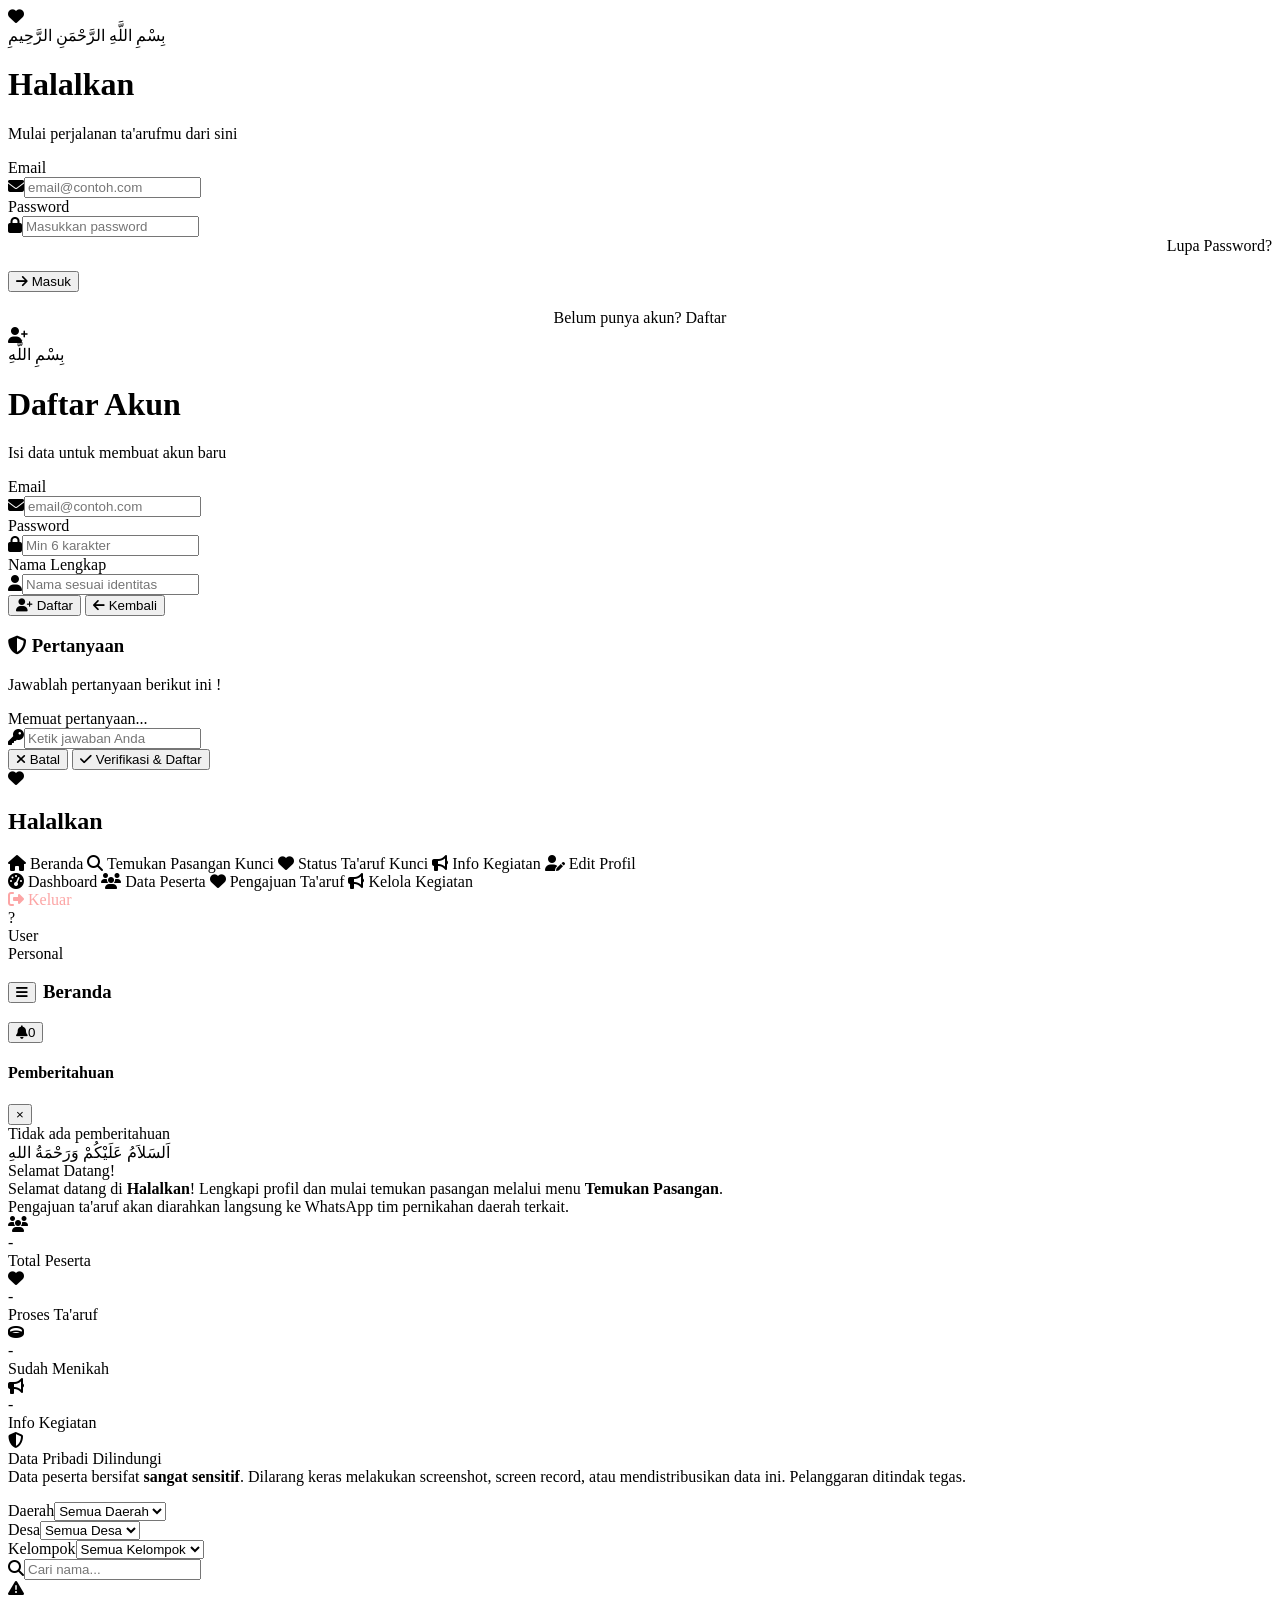
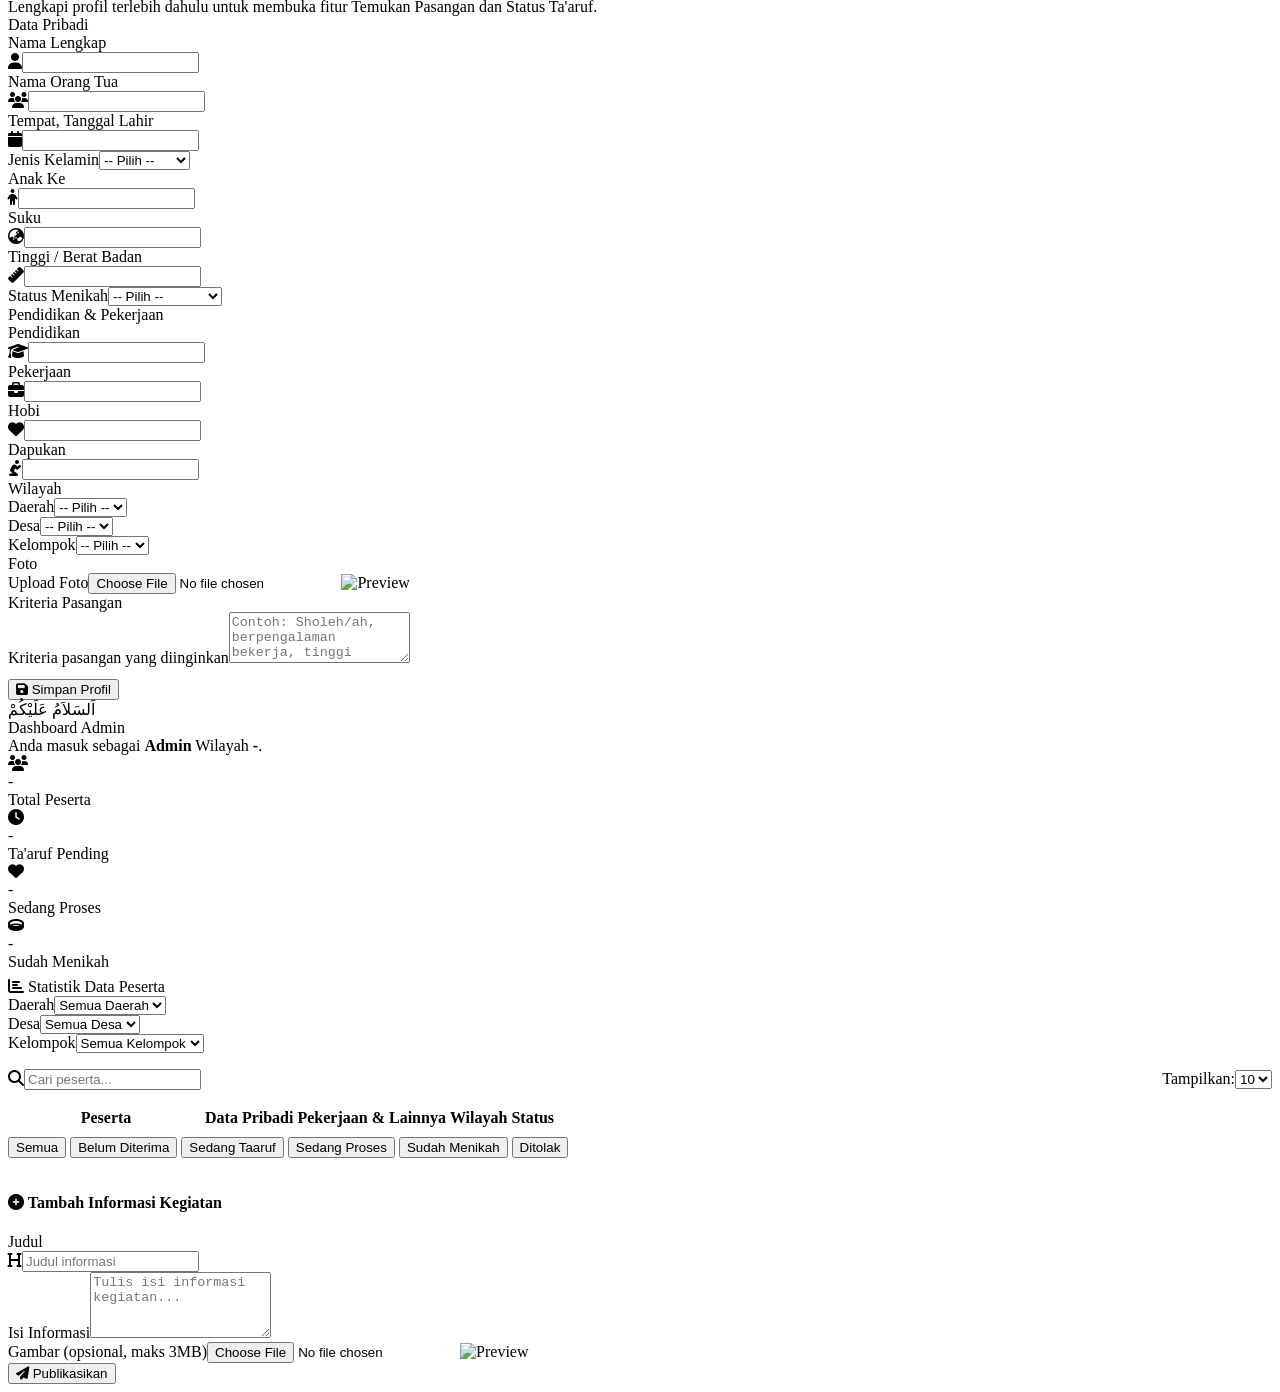
==== commit 57c5f9c8: "Update index.html" ====
--- a/index.html
+++ b/index.html
@@ -3,509 +3,12 @@
 <head>
     <meta charset="UTF-8">
     <meta name="viewport" content="width=device-width,initial-scale=1,maximum-scale=1,user-scalable=no">
-    <title>Halalkan - Ta'aruf Online</title>
+    <title>Halalkan !</title>
     <link rel="preconnect" href="https://fonts.googleapis.com">
     <link rel="preconnect" href="https://fonts.gstatic.com" crossorigin>
     <link href="https://fonts.googleapis.com/css2?family=Plus+Jakarta+Sans:wght@300;400;500;600;700;800&family=Amiri:wght@400;700&display=swap" rel="stylesheet">
     <link rel="stylesheet" href="https://cdnjs.cloudflare.com/ajax/libs/font-awesome/6.4.0/css/all.min.css" media="print" onload="this.media='all'">
-    <style>
-        :root{--green-900:#064E2E;--green-800:#0B6B3F;--green-700:#0F8A50;--green-600:#12A363;--green-500:#15B872;--green-400:#34D399;--green-100:#D1FAE5;--green-50:#ECFDF5;--gold-500:#D4A843;--gold-400:#E8C66A;--gold-300:#F0D88A;--gold-100:#FEF3C7;--gold-50:#FFFBEB;--bg-page:#F5F7FA;--bg-card:#FFF;--border-light:#E5E7EB;--text-main:#1a1a2e;--text-dark:#111827;--text-muted:#6B7280;--text-light:#9CA3AF;--danger:#EF4444;--danger-light:#FEF2F2;--success:#10B981;--success-light:#ECFDF5;--warning:#F59E0B;--warning-light:#FFFBEB;--radius:14px;--radius-sm:10px;--photo-lg:52px;--photo-md:48px;--photo-sm:42px;--photo-xs:38px}
-        *,*::before,*::after{box-sizing:border-box;margin:0;padding:0}
-        body{font-family:'Plus Jakarta Sans',sans-serif;background:var(--bg-page);color:var(--text-main);min-height:100vh;overflow-x:hidden;-webkit-tap-highlight-color:transparent}
-        .islamic-bg{position:fixed;inset:0;z-index:0;pointer-events:none;background:radial-gradient(ellipse at 20% 50%,rgba(15,138,80,.03) 0%,transparent 60%),radial-gradient(ellipse at 80% 20%,rgba(212,168,67,.02) 0%,transparent 50%)}
-        .islamic-bg::before{content:'';position:absolute;inset:0;opacity:.008;background-image:url("data:image/svg+xml,%3Csvg width='60' height='60' viewBox='0 0 60 60' xmlns='http://www.w3.org/2000/svg'%3E%3Cg fill='none' fill-rule='evenodd'%3E%3Cg fill='%23000' fill-opacity='1'%3E%3Cpath d='M36 34v-4h-2v4h-4v2h4v4h2v-4h4v-2h-4zm0-30V0h-2v4h-4v2h4v4h2V6h4V4h-4zM6 34v-4H4v4H0v2h4v4h2v-4h4v-2H6zM6 4V0H4v4H0v2h4v4h2V6h4V4H6z'/%3E%3C/g%3E%3C/g%3E%3C/svg%3E")}
-        .hidden{display:none!important}
-        #watermark-layer{position:fixed;inset:0;pointer-events:none;z-index:5;overflow:hidden;background-repeat:repeat}
-        .protected-zone{-webkit-touch-callout:none;-moz-user-select:none}
-        .protected-zone img{-webkit-user-drag:none}
-        .screenshot-warning{background:linear-gradient(135deg,rgba(239,68,68,.06),rgba(239,68,68,.02));border:1px solid rgba(239,68,68,.15);border-radius:14px;padding:14px 16px;margin-bottom:1.25rem;display:flex;align-items:flex-start;gap:11px;animation:warnPulse 3s ease-in-out infinite}
-        .screenshot-warning .warn-icon{width:36px;height:36px;border-radius:10px;flex-shrink:0;background:rgba(239,68,68,.08);color:#EF4444;display:flex;align-items:center;justify-content:center;font-size:.9rem}
-        .screenshot-warning .warn-text{flex:1}
-        .screenshot-warning .warn-title{font-weight:800;font-size:.82rem;color:#DC2626;margin-bottom:2px}
-        .screenshot-warning .warn-desc{font-size:.76rem;color:var(--text-muted);line-height:1.55}
-        @keyframes warnPulse{0%,100%{border-color:rgba(239,68,68,.15)}50%{border-color:rgba(239,68,68,.3)}}
-        @media print{.protected-zone,.screenshot-warning,#watermark-layer{display:none!important}body::after{content:'Dilindungi.';display:block;text-align:center;padding:4rem;font-size:1.5rem;color:#999}}
-
-        /* AUTH */
-        .auth-wrapper{min-height:100vh;display:flex;align-items:center;justify-content:center;padding:1rem;position:relative;z-index:1}
-        .auth-card{width:100%;max-width:420px;background:#fff;border-radius:22px;padding:2rem 1.5rem;box-shadow:0 20px 60px rgba(0,0,0,.08),0 0 0 1px rgba(0,0,0,.04)}
-        .auth-header{text-align:center;margin-bottom:1.5rem}
-        .auth-logo{width:56px;height:56px;margin:0 auto .65rem;background:linear-gradient(135deg,var(--green-700),var(--green-500));border-radius:15px;display:flex;align-items:center;justify-content:center;box-shadow:0 8px 24px rgba(15,138,80,.25);font-size:1.3rem;color:#fff}
-        .auth-header h1{font-size:1.45rem;font-weight:800;letter-spacing:-.5px;color:var(--green-900)}
-        .auth-header h1 span{color:var(--gold-500)}
-        .auth-header .arabic-greeting{font-family:'Amiri',serif;font-size:1.15rem;color:var(--green-700);margin-bottom:.15rem;letter-spacing:1px}
-        .auth-header p{color:var(--text-muted);font-size:.8rem;margin-top:.3rem}
-        .form-group{margin-bottom:.9rem}
-        label{display:block;font-size:.74rem;font-weight:700;margin-bottom:.3rem;color:var(--text-muted);letter-spacing:.3px}
-        .auth-card label{color:var(--green-900)}
-        .input-wrapper{position:relative}
-        .input-wrapper i.icon-left{position:absolute;left:12px;top:50%;transform:translateY(-50%);color:var(--green-500);font-size:.8rem;pointer-events:none}
-        input,select{width:100%;padding:10px 12px 10px 36px;border:2px solid var(--border-light);border-radius:var(--radius-sm);font-size:.84rem;font-family:'Plus Jakarta Sans',sans-serif;outline:none;transition:all .2s;background:#fff;color:var(--text-main)}
-        input:focus,select:focus{border-color:var(--green-500);box-shadow:0 0 0 3px rgba(21,184,114,.1)}
-        input::placeholder{color:var(--text-light)}
-        select{padding-left:12px;appearance:none;background-image:url("data:image/svg+xml,%3Csvg xmlns='http://www.w3.org/2000/svg' width='12' height='12' viewBox='0 0 24 24' fill='none' stroke='%236B7280' stroke-width='2.5' stroke-linecap='round' stroke-linejoin='round'%3E%3Cpolyline points='6 9 12 15 18 9'/%3E%3C/svg%3E");background-repeat:no-repeat;background-position:right 12px center}
-        input[type="file"]{padding:8px;font-size:.78rem;cursor:pointer}
-        textarea{width:100%;padding:10px 12px;border:2px solid var(--border-light);border-radius:var(--radius-sm);font-size:.84rem;font-family:'Plus Jakarta Sans',sans-serif;outline:none;resize:vertical;transition:all .2s;background:#fff;color:var(--text-main);line-height:1.55}
-        textarea:focus{border-color:var(--green-500);box-shadow:0 0 0 3px rgba(21,184,114,.1)}
-        .btn{width:100%;padding:11px;background:linear-gradient(135deg,var(--green-700),var(--green-600));color:#fff;border:none;border-radius:var(--radius-sm);font-weight:700;font-family:'Plus Jakarta Sans',sans-serif;cursor:pointer;font-size:.84rem;transition:all .2s;display:flex;align-items:center;justify-content:center;gap:7px;box-shadow:0 4px 16px rgba(15,138,80,.25);letter-spacing:.2px;min-height:44px}
-        .btn:hover{transform:translateY(-1px);box-shadow:0 6px 24px rgba(15,138,80,.35)}
-        .btn:active{transform:translateY(0)}
-        .btn:disabled{background:#9CA3AF;cursor:not-allowed;box-shadow:none;transform:none}
-        .btn-outline{background:transparent;border:2px solid var(--border-light);color:var(--text-muted);margin-top:.7rem;box-shadow:none}
-        .btn-outline:hover{background:var(--green-50);border-color:var(--green-400);color:var(--green-700);box-shadow:none;transform:none}
-        .btn-sm{padding:8px 14px;width:auto;font-size:.76rem;border-radius:8px;min-height:36px}
-        .btn-success{background:linear-gradient(135deg,#059669,#10B981);box-shadow:0 4px 12px rgba(16,185,129,.25)}
-        .btn-danger-sm{background:linear-gradient(135deg,#DC2626,#EF4444);box-shadow:0 4px 12px rgba(239,68,68,.25)}
-        .btn-warning-sm{background:linear-gradient(135deg,#D97706,#F59E0B);color:var(--text-main);box-shadow:0 4px 12px rgba(245,158,11,.25)}
-        .btn-wa{background:linear-gradient(135deg,#1EBE57,#25D366);box-shadow:0 4px 12px rgba(37,211,102,.25)}
-        .btn-info-sm{background:linear-gradient(135deg,#2563EB,#3B82F6);box-shadow:0 4px 12px rgba(59,130,246,.25)}
-        .btn-gold{background:linear-gradient(135deg,var(--gold-500),var(--gold-400));color:var(--green-900);box-shadow:0 4px 12px rgba(212,168,67,.25)}
-        .btn-ghost{background:transparent;border:2px solid var(--border-light);color:var(--text-muted);box-shadow:none;margin-top:0}
-        .btn-ghost:hover{background:#F3F4F6;border-color:#D1D5DB;box-shadow:none;transform:none}
-        .link{color:var(--green-700);font-size:.8rem;font-weight:600;cursor:pointer;text-decoration:none;transition:color .2s}
-        .link:hover{color:var(--green-500)}
-        .link-muted{color:var(--text-muted);font-size:.8rem}
-        .link-muted a{color:var(--green-700);font-weight:700;cursor:pointer}
-
-        /* APP SHELL */
-        .app-shell{display:flex;min-height:100vh;position:relative;z-index:1}
-        .sidebar{width:260px;background:linear-gradient(180deg,var(--green-900) 0%,#042F1A 100%);border-right:1px solid rgba(255,255,255,.06);display:flex;flex-direction:column;position:fixed;top:0;left:0;bottom:0;z-index:100;transition:transform .3s cubic-bezier(.4,0,.2,1);will-change:transform}
-        .sidebar-header{padding:1.15rem 1rem;border-bottom:1px solid rgba(255,255,255,.06);display:flex;align-items:center;gap:10px}
-        .sidebar-logo{width:36px;height:36px;flex-shrink:0;background:linear-gradient(135deg,var(--green-600),var(--gold-500));border-radius:10px;display:flex;align-items:center;justify-content:center;font-size:.9rem;color:#fff;box-shadow:0 4px 12px rgba(21,184,114,.3)}
-        .sidebar-header h2{font-size:1.05rem;font-weight:800;color:#fff}
-        .sidebar-header h2 span{color:var(--gold-400)}
-        .sidebar-nav{flex:1;padding:.7rem;display:flex;flex-direction:column;gap:2px;overflow-y:auto;-webkit-overflow-scrolling:touch}
-        .sidebar-nav a{display:flex;align-items:center;gap:10px;padding:10px 12px;color:rgba(255,255,255,.55);font-size:.83rem;font-weight:500;cursor:pointer;border-radius:var(--radius-sm);transition:all .2s;text-decoration:none;min-height:44px}
-        .sidebar-nav a:hover:not(.locked){background:rgba(255,255,255,.08);color:#fff}
-        .sidebar-nav a.active{background:linear-gradient(135deg,rgba(21,184,114,.2),rgba(21,184,114,.08));color:var(--green-400);font-weight:700;border:1px solid rgba(21,184,114,.2)}
-        .sidebar-nav a i.nav-icon{width:20px;text-align:center;font-size:.86rem}
-        .sidebar-nav a .lock-badge{margin-left:auto;font-size:.58rem;background:rgba(239,68,68,.15);color:#FCA5A5;padding:2px 6px;border-radius:6px;font-weight:700;border:1px solid rgba(239,68,68,.15)}
-        .sidebar-nav a.locked{opacity:.5;cursor:not-allowed}
-        .sidebar-footer{padding:.8rem 1rem;border-top:1px solid rgba(255,255,255,.06)}
-        .sidebar-user{display:flex;align-items:center;gap:10px}
-        .sidebar-avatar{width:34px;height:34px;border-radius:10px;background:linear-gradient(135deg,var(--green-600),var(--green-400));color:#fff;display:flex;align-items:center;justify-content:center;font-weight:700;font-size:.68rem;flex-shrink:0;overflow:hidden}
-        .sidebar-avatar img{width:100%;height:100%;object-fit:cover}
-        .sidebar-user-info div:first-child{font-size:.8rem;font-weight:700;color:#fff}
-        .sidebar-user-info div:last-child{font-size:.68rem;color:rgba(255,255,255,.5)}
-        .main{flex:1;margin-left:260px;min-height:100vh;background:var(--bg-page)}
-        .main-header{padding:.75rem 1.25rem;border-bottom:1px solid var(--border-light);background:#fff;box-shadow:0 1px 3px rgba(0,0,0,.04);display:flex;justify-content:space-between;align-items:center;position:sticky;top:0;z-index:50;min-height:50px}
-        .main-header h3{font-size:1rem;font-weight:700;color:var(--text-dark);white-space:nowrap;overflow:hidden;text-overflow:ellipsis}
-        .main-content{padding:1.25rem;max-width:1400px;position:relative}
-        .main-content label{color:var(--text-muted)}
-        .hamburger{display:none;background:none;border:none;font-size:1.1rem;color:var(--text-main);cursor:pointer;padding:8px;min-width:44px;min-height:44px;justify-content:center;align-items:center;border-radius:8px}
-        .hamburger:hover{background:rgba(0,0,0,.05)}
-        .overlay{display:none;position:fixed;inset:0;background:rgba(0,0,0,.3);z-index:99;backdrop-filter:blur(4px)}
-
-        .alert{padding:12px 15px;border-radius:var(--radius-sm);font-size:.8rem;margin-bottom:1.1rem;display:flex;align-items:flex-start;gap:9px;line-height:1.55}
-        .alert i{margin-top:2px;flex-shrink:0}
-        .alert-warning{background:var(--gold-50);color:#92400E;border:1px solid #FDE68A}
-        .alert-info{background:var(--green-50);color:var(--green-900);border:1px solid #A7F3D0}
-        .alert-success{background:var(--success-light);color:#065F46;border:1px solid #A7F3D0}
-        .grid-2{display:grid;grid-template-columns:1fr 1fr;gap:0 1rem}
-        .section-title{font-size:.74rem;font-weight:800;color:var(--green-700);margin:1.35rem 0 .8rem;text-transform:uppercase;letter-spacing:1px;display:flex;align-items:center;gap:7px}
-        .section-title::after{content:'';flex:1;height:1px;background:linear-gradient(to right,rgba(21,184,114,.25),transparent)}
-        .search-bar{width:100%;padding:10px 12px 10px 36px;border:2px solid var(--border-light);border-radius:var(--radius-sm);font-size:.84rem;outline:none;background:#fff;color:var(--text-main);transition:all .2s;font-family:'Plus Jakarta Sans',sans-serif;min-height:44px}
-        .search-bar:focus{border-color:var(--green-500);box-shadow:0 0 0 3px rgba(21,184,114,.1)}
-        .search-bar::placeholder{color:var(--text-light)}
-        .search-wrap{position:relative}
-        .search-wrap i{position:absolute;left:12px;top:50%;transform:translateY(-50%);color:var(--text-light)}
-        .filter-selects-row{display:flex;gap:.65rem;margin-bottom:.9rem;flex-wrap:wrap}
-        .filter-select-group{flex:1;min-width:140px}
-        .filter-select-group label{display:block;font-size:.66rem;font-weight:800;margin-bottom:3px;color:var(--text-muted);text-transform:uppercase;letter-spacing:.5px}
-        .filter-select-group select{width:100%;padding:9px 28px 9px 11px;border:2px solid var(--border-light);border-radius:8px;font-size:.8rem;background:#fff;color:var(--text-main);appearance:none;background-image:url("data:image/svg+xml,%3Csvg xmlns='http://www.w3.org/2000/svg' width='12' height='12' viewBox='0 0 24 24' fill='none' stroke='%236B7280' stroke-width='2.5' stroke-linecap='round' stroke-linejoin='round'%3E%3Cpolyline points='6 9 12 15 18 9'/%3E%3C/svg%3E");background-repeat:no-repeat;background-position:right 10px center;cursor:pointer;transition:all .2s;font-family:'Plus Jakarta Sans',sans-serif;min-height:40px}
-        .filter-select-group select:focus{border-color:var(--green-500);box-shadow:0 0 0 3px rgba(21,184,114,.1)}
-
-        /* CARD GRID (CARI JODOH) */
-        .card-grid{display:grid;grid-template-columns:repeat(auto-fill,minmax(320px,1fr));gap:1rem}
-        .card{border:1px solid var(--border-light);border-radius:16px;overflow:hidden;background:#fff;display:flex;flex-direction:column;transition:all .25s;box-shadow:0 1px 3px rgba(0,0,0,.04)}
-        .card:hover{transform:translateY(-2px);box-shadow:0 8px 24px rgba(0,0,0,.08);border-color:var(--green-400)}
-        .card-top{display:flex;gap:.8rem;padding:1rem;border-bottom:1px solid #F3F4F6}
-        .card-img{width:88px;height:88px;object-fit:cover;border-radius:12px;background:#F9FAFB;flex-shrink:0;border:2px solid var(--border-light)}
-        .card-avatar{width:88px;height:88px;display:flex;align-items:center;justify-content:center;font-size:1.9rem;font-weight:800;color:var(--green-600);background:var(--green-50);border-radius:12px;flex-shrink:0;border:2px solid #D1FAE5}
-        .card-identity{flex:1;display:flex;flex-direction:column;justify-content:center;min-width:0}
-        .card-name{font-weight:800;font-size:.95rem;margin-bottom:3px;display:flex;align-items:center;gap:5px;flex-wrap:wrap;color:var(--text-dark)}
-        .card-sub{font-size:.74rem;color:var(--text-muted);margin-bottom:1px;white-space:nowrap;overflow:hidden;text-overflow:ellipsis}
-        .card-sub i{width:13px;text-align:center;margin-right:2px;color:var(--green-600);flex-shrink:0}
-        .card-body{padding:.8rem 1rem}
-        .data-grid{display:grid;grid-template-columns:1fr 1fr;gap:5px}
-        .data-item{font-size:.76rem}
-        .data-label{color:var(--text-light);font-size:.64rem;text-transform:uppercase;letter-spacing:.5px;font-weight:600}
-        .data-value{color:var(--text-main);font-weight:600}
-        .full-col{grid-column:1/-1}
-        .card-footer{padding:.65rem 1rem;border-top:1px solid #F3F4F6;margin-top:auto}
-
-        .badge{padding:2px 8px;border-radius:20px;font-size:.64rem;font-weight:700;display:inline-block;white-space:nowrap;letter-spacing:.3px}
-        .badge-m{background:#EFF6FF;color:#3B82F6;border:1px solid #BFDBFE}
-        .badge-f{background:#FDF2F8;color:#EC4899;border:1px solid #FBCFE8}
-        .badge-pending{background:var(--gold-50);color:#D97706;border:1px solid #FDE68A}
-        .badge-approved{background:var(--green-50);color:#059669;border:1px solid #A7F3D0}
-        .badge-rejected{background:var(--danger-light);color:#DC2626;border:1px solid #FECACA}
-        .badge-taaruf{background:#EFF6FF;color:#2563EB;border:1px solid #BFDBFE}
-        .badge-proses{background:var(--gold-50);color:#D97706;border:1px solid #FDE68A}
-        .badge-menikah{background:var(--green-50);color:#059669;border:1px solid #A7F3D0}
-
-        .filter-tabs{display:flex;gap:4px;margin-bottom:1rem;flex-wrap:wrap}
-        .filter-tab{padding:5px 13px;border:1px solid var(--border-light);border-radius:24px;font-size:.74rem;font-weight:600;cursor:pointer;background:#fff;color:var(--text-muted);font-family:'Plus Jakarta Sans',sans-serif;transition:all .2s;white-space:nowrap;min-height:36px;display:inline-flex;align-items:center}
-        .filter-tab:hover{border-color:var(--green-500);color:var(--green-700);background:var(--green-50)}
-        .filter-tab.active{background:var(--green-700);color:#fff;border-color:transparent;box-shadow:0 4px 12px rgba(15,138,80,.25)}
-
-        .table-wrap{border:1px solid var(--border-light);border-radius:14px;overflow-x:auto;background:#fff;box-shadow:0 1px 3px rgba(0,0,0,.04);-webkit-overflow-scrolling:touch}
-        table{width:100%;border-collapse:collapse;font-size:.78rem}
-        thead{background:#F9FAFB}
-        th{text-align:left;padding:10px 12px;font-size:.68rem;font-weight:700;color:var(--text-muted);text-transform:uppercase;letter-spacing:.5px;border-bottom:1px solid var(--border-light);white-space:nowrap}
-        td{padding:10px 12px;border-bottom:1px solid #F3F4F6;vertical-align:top;color:var(--text-main)}
-        tr:last-child td{border-bottom:none}
-        tr:hover td{background:#FAFBFC}
-        .img-preview{width:80px;height:80px;object-fit:cover;margin-top:7px;border-radius:var(--radius-sm);border:2px solid var(--border-light);display:none}
-        .question-box{background:var(--green-50);border:1px dashed var(--green-500);padding:12px;border-radius:var(--radius-sm);font-weight:600;font-size:.86rem;margin-bottom:9px;line-height:1.65;color:var(--green-900)}
-        .toast{position:fixed;top:14px;right:14px;left:14px;padding:12px 16px;border-radius:var(--radius-sm);color:#fff;font-weight:600;font-family:'Plus Jakarta Sans',sans-serif;z-index:10000;animation:toastIn .4s cubic-bezier(.34,1.56,.64,1);max-width:380px;font-size:.8rem;box-shadow:0 8px 32px rgba(0,0,0,.15);margin:0 auto}
-        @media(min-width:480px){.toast{left:auto}}
-        .toast-success{background:linear-gradient(135deg,rgba(16,185,129,.95),rgba(5,150,105,.95))}
-        .toast-error{background:linear-gradient(135deg,rgba(239,68,68,.95),rgba(220,38,38,.95))}
-        @keyframes toastIn{from{transform:translateX(120%) scale(.8);opacity:0}to{transform:translateX(0) scale(1);opacity:1}}
-        .loading-overlay{position:fixed;inset:0;background:rgba(255,255,255,.7);backdrop-filter:blur(8px);display:flex;align-items:center;justify-content:center;z-index:9998}
-        .spinner{width:32px;height:32px;border:3px solid #E5E7EB;border-top-color:var(--green-500);border-radius:50%;animation:spin .7s linear infinite}
-        @keyframes spin{to{transform:rotate(360deg)}}
-        .action-btns{display:flex;gap:5px;flex-wrap:wrap}
-        .sub-text{font-size:.68rem;color:var(--text-light);margin-top:1px}
-        .data-cell-line{margin-bottom:3px;color:var(--text-main);line-height:1.45}
-        .data-cell-line b{color:var(--text-dark)}
-        .kriteria-box{background:var(--gold-50);border:1px dashed var(--gold-500);border-radius:10px;padding:8px 10px;margin-top:7px;font-size:.76rem;line-height:1.55;color:var(--text-main)}
-        .kriteria-box .kriteria-label{font-size:.64rem;font-weight:800;color:var(--gold-500);text-transform:uppercase;letter-spacing:.5px;margin-bottom:1px}
-        .empty-state{text-align:center;color:var(--text-muted);padding:2.25rem 1rem}
-        .empty-state i{font-size:2rem;margin-bottom:.75rem;display:block;opacity:.25}
-        .empty-state p{font-size:.86rem}
-        .empty-state .retry-btn{margin-top:.75rem;display:inline-flex}
-
-        /* STATUS CARD */
-        .status-card{border:1px solid var(--border-light);border-radius:16px;padding:1.15rem;margin-bottom:.8rem;background:#fff;transition:all .25s;box-shadow:0 1px 3px rgba(0,0,0,.04)}
-        .status-card:hover{box-shadow:0 4px 16px rgba(0,0,0,.06);border-color:var(--green-400)}
-        .status-card-header{display:flex;justify-content:space-between;align-items:flex-start;margin-bottom:7px;flex-wrap:wrap;gap:5px}
-        .status-card-title{font-weight:800;font-size:.95rem;color:var(--text-dark)}
-        .status-card-meta{font-size:.76rem;color:var(--text-muted);line-height:1.75}
-        .status-card-meta i{width:14px;text-align:center;margin-right:4px;color:var(--green-600)}
-
-        /* PHOTO MODAL */
-        .photo-modal-overlay{position:fixed;inset:0;background:rgba(0,0,0,.85);backdrop-filter:blur(8px);z-index:10000;display:flex;align-items:center;justify-content:center;padding:1.25rem;cursor:pointer}
-        .photo-modal-content{position:relative;max-width:90vw;max-height:90vh;cursor:default}
-        .photo-modal-content img{max-width:100%;max-height:85vh;border-radius:16px;box-shadow:0 24px 64px rgba(0,0,0,.4);object-fit:contain;background:#fff}
-        .photo-modal-close{position:absolute;top:-12px;right:-12px;width:38px;height:38px;border-radius:50%;background:#fff;border:none;font-size:1.1rem;color:var(--text-main);cursor:pointer;display:flex;align-items:center;justify-content:center;box-shadow:0 4px 16px rgba(0,0,0,.2);transition:all .2s;min-width:38px;min-height:38px}
-        .photo-modal-close:hover{background:var(--danger);color:#fff}
-
-        /* WA INFO */
-        .wa-info-box{background:var(--green-50);border:1px solid #A7F3D0;border-radius:var(--radius-sm);padding:14px;margin-bottom:1.1rem}
-        .wa-info-box .wa-title{font-weight:800;color:#059669;font-size:.9rem;margin-bottom:4px;display:flex;align-items:center;gap:7px}
-        .wa-info-box .wa-detail{font-size:.78rem;color:var(--text-main);line-height:1.65}
-        .wa-info-box .wa-btn{margin-top:9px}
-
-        /* NOTIFICATION */
-        .notif-wrap{position:relative}
-        .bell-btn{background:none;border:none;font-size:1.05rem;color:var(--text-muted);cursor:pointer;position:relative;padding:8px;border-radius:50%;transition:all .2s;min-width:44px;min-height:44px;display:flex;align-items:center;justify-content:center}
-        .bell-btn:hover{background:rgba(0,0,0,.05);color:var(--text-dark)}
-        .bell-badge{position:absolute;top:4px;right:4px;background:var(--danger);color:#fff;font-size:.54rem;font-weight:800;min-width:16px;height:16px;border-radius:8px;display:flex;align-items:center;justify-content:center;padding:0 4px;animation:pulse 2s infinite}
-        @keyframes pulse{0%,100%{transform:scale(1)}50%{transform:scale(1.15)}}
-        .notif-panel{position:absolute;top:calc(100% + 6px);right:0;width:340px;max-height:420px;overflow-y:auto;background:#fff;border:1px solid var(--border-light);border-radius:14px;box-shadow:0 16px 48px rgba(0,0,0,.12);z-index:200;-webkit-overflow-scrolling:touch}
-        .notif-header{padding:11px 14px;border-bottom:1px solid var(--border-light);display:flex;justify-content:space-between;align-items:center;position:sticky;top:0;background:#fff;z-index:1;border-radius:14px 14px 0 0}
-        .notif-header h4{font-size:.86rem;font-weight:700;color:var(--text-dark)}
-        .notif-close-btn{background:none;border:none;font-size:1.3rem;cursor:pointer;color:var(--text-muted);line-height:1;padding:0 2px;min-width:44px;min-height:44px;display:flex;align-items:center;justify-content:center}
-        .notif-close-btn:hover{color:var(--text-dark)}
-        .notif-item{padding:11px 14px;border-bottom:1px solid #F3F4F6;display:flex;gap:9px;align-items:flex-start;font-size:.78rem;line-height:1.55;transition:background .15s;cursor:default;color:var(--text-main)}
-        .notif-item:hover{background:#F9FAFB}
-        .notif-item:last-child{border-bottom:none}
-        .notif-icon{width:30px;height:30px;border-radius:8px;display:flex;align-items:center;justify-content:center;flex-shrink:0;font-size:.68rem}
-        .notif-icon.taaruf{background:#EFF6FF;color:#3B82F6}
-        .notif-icon.kegiatan{background:var(--green-50);color:#059669}
-        .notif-text{flex:1;min-width:0}
-        .notif-text strong{color:var(--text-dark)}
-        .notif-time{font-size:.64rem;color:var(--text-light);margin-top:2px}
-        .notif-empty{padding:1.75rem;text-align:center;color:var(--text-muted);font-size:.8rem}
-
-        /* MODAL */
-        .modal-overlay{position:fixed;inset:0;background:rgba(0,0,0,.3);backdrop-filter:blur(8px);z-index:9000;display:flex;align-items:center;justify-content:center;padding:1.1rem}
-        .modal-card{background:#fff;border-radius:18px;padding:1.5rem;width:100%;max-width:420px;box-shadow:0 24px 80px rgba(0,0,0,.12);border:1px solid var(--border-light);max-height:90vh;overflow-y:auto;-webkit-overflow-scrolling:touch}
-        .modal-card h3{font-size:1.05rem;font-weight:800;margin-bottom:3px;display:flex;align-items:center;gap:7px;color:var(--green-900)}
-        .modal-card .modal-sub{font-size:.78rem;color:var(--text-muted);margin-bottom:1rem}
-        .modal-card .question-box{margin-bottom:.8rem;font-size:.9rem;line-height:1.65}
-        .modal-actions{display:flex;gap:6px;margin-top:1rem}
-        .modal-actions .btn{flex:1}
-
-        /* KEGIATAN */
-        .kegiatan-card{border:1px solid var(--border-light);border-radius:16px;overflow:hidden;background:#fff;margin-bottom:1rem;transition:all .25s;box-shadow:0 1px 3px rgba(0,0,0,.04)}
-        .kegiatan-card:hover{box-shadow:0 4px 16px rgba(0,0,0,.06);border-color:var(--green-400)}
-        .kegiatan-card img{width:100%;max-height:280px;object-fit:cover;cursor:pointer;display:block}
-        .kegiatan-card-body{padding:1.1rem}
-        .kegiatan-card-title{font-size:1rem;font-weight:800;margin-bottom:6px;color:var(--text-dark)}
-        .kegiatan-card-content{font-size:.82rem;color:#4B5563;line-height:1.75;white-space:pre-wrap}
-        .kegiatan-card-footer{padding:.65rem 1.1rem;border-top:1px solid #F3F4F6;font-size:.72rem;color:var(--text-light);display:flex;justify-content:space-between;align-items:center}
-        .kegiatan-form-card{border:1px solid var(--border-light);border-radius:16px;padding:1.1rem;margin-bottom:1.1rem;background:#fff;box-shadow:0 1px 3px rgba(0,0,0,.04)}
-        .kegiatan-form-card h4{font-size:.9rem;font-weight:700;margin-bottom:.8rem;display:flex;align-items:center;gap:7px;color:var(--text-dark)}
-        .kegiatan-form-card h4 i{color:var(--green-600)}
-
-        /* PAGINATION */
-        .pagination-wrap{display:flex;justify-content:space-between;align-items:center;margin-top:1.1rem;padding:.3rem 0;flex-wrap:wrap;gap:.5rem}
-        .pagination-info{font-size:.78rem;color:var(--text-muted);white-space:nowrap}
-        .pagination-info strong{color:var(--green-700);font-weight:700}
-        .pagination-buttons{display:flex;gap:3px;align-items:center;flex-wrap:wrap}
-        .page-btn{min-width:33px;height:33px;display:flex;align-items:center;justify-content:center;border:1px solid var(--border-light);border-radius:7px;background:#fff;color:var(--text-muted);font-size:.78rem;font-weight:600;cursor:pointer;font-family:'Plus Jakarta Sans',sans-serif;transition:all .2s;padding:0 4px}
-        .page-btn:hover:not(:disabled):not(.active){border-color:var(--green-500);color:var(--green-700);background:var(--green-50)}
-        .page-btn.active{background:var(--green-700);color:#fff;border-color:transparent;font-weight:800;box-shadow:0 4px 12px rgba(15,138,80,.3)}
-        .page-btn:disabled{opacity:.3;cursor:not-allowed}
-        .page-ellipsis{padding:0 3px;color:var(--text-light);font-size:.8rem;letter-spacing:1px}
-        .page-size-select{display:flex;align-items:center;gap:4px;font-size:.78rem;color:var(--text-muted)}
-        .page-size-select select{width:auto;padding:4px 24px 4px 7px;font-size:.76rem;border-radius:7px;height:33px;background:#fff;border-color:var(--border-light);color:var(--text-main)}
-        .page-size-select select option{background:#fff;color:var(--text-main)}
-
-        /* WELCOME & STATS */
-        .welcome-banner{background:linear-gradient(135deg,rgba(21,184,114,.08),rgba(212,168,67,.04));border:1px solid rgba(21,184,114,.15);border-radius:18px;padding:1.35rem;margin-bottom:1.1rem;position:relative;overflow:hidden}
-        .welcome-banner::before{content:'';position:absolute;top:-20px;right:-20px;width:90px;height:90px;background:radial-gradient(circle,rgba(212,168,67,.08),transparent);border-radius:50%}
-        .welcome-banner .greeting-arabic{font-family:'Amiri',serif;font-size:1.2rem;color:var(--green-700);margin-bottom:.35rem}
-        .welcome-banner .greeting-main{font-size:1.1rem;font-weight:800;color:var(--text-dark);margin-bottom:.35rem}
-        .welcome-banner .greeting-sub{font-size:.82rem;color:var(--text-muted);line-height:1.55}
-        .welcome-banner .greeting-sub b{color:var(--green-700)}
-        .stats-row{display:grid;grid-template-columns:repeat(auto-fit,minmax(135px,1fr));gap:.7rem;margin-bottom:1.1rem}
-        .stat-card{background:#fff;border:1px solid var(--border-light);border-radius:14px;padding:.9rem;text-align:center;transition:all .25s;box-shadow:0 1px 3px rgba(0,0,0,.04)}
-        .stat-card:hover{border-color:var(--green-400);transform:translateY(-2px);box-shadow:0 4px 16px rgba(0,0,0,.06)}
-        .stat-card .stat-icon{font-size:1.2rem;margin-bottom:.35rem;color:var(--green-600)}
-        .stat-card .stat-value{font-size:1.3rem;font-weight:800;color:var(--text-dark)}
-        .stat-card .stat-label{font-size:.66rem;color:var(--text-muted);margin-top:1px;text-transform:uppercase;letter-spacing:.5px}
-        .taaruf-blocked-banner{background:linear-gradient(135deg,rgba(245,158,11,.06),rgba(212,168,67,.03));border:1px solid rgba(245,158,11,.15);border-radius:18px;padding:1.75rem;text-align:center;max-width:480px;margin:1.75rem auto}
-        .taaruf-blocked-banner .blocked-icon{width:60px;height:60px;border-radius:50%;margin:0 auto .9rem;background:rgba(245,158,11,.08);color:var(--gold-500);display:flex;align-items:center;justify-content:center;font-size:1.5rem;border:2px solid rgba(245,158,11,.15);animation:blockedPulse 2.5s ease-in-out infinite}
-        @keyframes blockedPulse{0%,100%{transform:scale(1);box-shadow:0 0 0 0 rgba(245,158,11,.15)}50%{transform:scale(1.05);box-shadow:0 0 0 10px rgba(245,158,11,0)}}
-        .taaruf-blocked-banner .blocked-title{font-size:1rem;font-weight:800;color:var(--text-dark);margin-bottom:.35rem}
-        .taaruf-blocked-banner .blocked-desc{font-size:.82rem;color:var(--text-muted);line-height:1.65}
-        .taaruf-blocked-banner .blocked-desc b{color:var(--gold-500)}
-
-        /* ===== UNIFIED ADMIN PHOTO (konsisten di semua section) ===== */
-        .admin-photo-cell{display:flex;align-items:center;gap:9px}
-        .admin-photo{width:var(--photo-lg);height:var(--photo-lg);border-radius:12px;object-fit:cover;border:2px solid #D1FAE5;cursor:pointer;transition:all .25s;flex-shrink:0}
-        .admin-photo:hover{transform:scale(1.08);border-color:var(--green-400);box-shadow:0 4px 16px rgba(21,184,114,.15)}
-        .admin-photo-placeholder{width:var(--photo-lg);height:var(--photo-lg);border-radius:12px;background:var(--green-50);color:var(--green-600);display:flex;align-items:center;justify-content:center;font-size:.82rem;font-weight:700;flex-shrink:0;border:2px solid #D1FAE5}
-        .admin-mobile-list{display:none}
-
-        /* CHARTS */
-        .charts-grid{display:grid;grid-template-columns:1fr 1fr;gap:1rem;margin-bottom:1.1rem}
-        .chart-card{background:#fff;border:1px solid var(--border-light);border-radius:14px;padding:1rem;box-shadow:0 1px 3px rgba(0,0,0,.04);overflow:hidden}
-        .chart-card-title{font-size:.8rem;font-weight:800;color:var(--text-dark);margin-bottom:.8rem;display:flex;align-items:center;gap:6px}
-        .chart-card-title i{color:var(--green-600);font-size:.82rem}
-        .chart-bars{max-height:260px;overflow-y:auto;-webkit-overflow-scrolling:touch}
-        .chart-bars::-webkit-scrollbar{width:4px}
-        .chart-bars::-webkit-scrollbar-track{background:#F9FAFB;border-radius:2px}
-        .chart-bars::-webkit-scrollbar-thumb{background:#D1D5DB;border-radius:2px}
-        .chart-row{display:flex;align-items:center;gap:7px;margin-bottom:5px}
-        .chart-row-label{width:95px;min-width:95px;font-size:.72rem;font-weight:600;color:var(--text-main);text-align:right;overflow:hidden;text-overflow:ellipsis;white-space:nowrap;flex-shrink:0}
-        .chart-row-bar{flex:1;height:20px;background:#F3F4F6;border-radius:6px;overflow:hidden;position:relative}
-        .chart-row-fill{height:100%;border-radius:6px;transition:width .6s cubic-bezier(.4,0,.2,1);min-width:4px}
-        .chart-row-count{width:34px;min-width:34px;font-size:.74rem;font-weight:800;color:var(--text-dark);text-align:right;flex-shrink:0}
-        .chart-empty{font-size:.78rem;color:var(--text-light);text-align:center;padding:.9rem}
-
-        /* ===== UNIFIED MOBILE CARDS (konsisten Users & Taaruf) ===== */
-        .am-card{background:#fff;border:1px solid var(--border-light);border-radius:14px;margin-bottom:10px;overflow:hidden;transition:border-color .2s;box-shadow:0 1px 3px rgba(0,0,0,.04);content-visibility:auto;contain-intrinsic-size:0 300px}
-        .am-card:active{border-color:var(--green-400)}
-        .am-header{display:flex;align-items:center;gap:10px;padding:12px;border-bottom:1px solid #F3F4F6}
-        .am-header-photo{width:var(--photo-md);height:var(--photo-md);border-radius:12px;object-fit:cover;border:2px solid #D1FAE5;cursor:pointer;flex-shrink:0}
-        .am-header-ph{width:var(--photo-md);height:var(--photo-md);border-radius:12px;flex-shrink:0;background:var(--green-50);color:var(--green-600);display:flex;align-items:center;justify-content:center;font-weight:700;font-size:.82rem;border:2px solid #D1FAE5}
-        .am-header-info{flex:1;min-width:0}
-        .am-header-name{font-weight:700;font-size:.88rem;color:var(--text-dark);line-height:1.3}
-        .am-header-email{font-size:.66rem;color:var(--text-light);overflow:hidden;text-overflow:ellipsis;white-space:nowrap}
-        .am-header-badges{display:flex;gap:4px;margin-top:2px;flex-wrap:wrap}
-        .am-section{padding:10px 12px;border-bottom:1px solid #F9FAFB}
-        .am-section:last-of-type{border-bottom:none}
-        .am-section-title{font-size:.6rem;font-weight:800;color:var(--green-700);text-transform:uppercase;letter-spacing:.8px;margin-bottom:5px}
-        .am-data-grid{display:grid;grid-template-columns:1fr 1fr;gap:3px 7px}
-        .am-data-item{font-size:.74rem;line-height:1.35}
-        .am-data-item .am-label{color:var(--text-light);font-size:.61rem;font-weight:600}
-        .am-data-item .am-value{color:var(--text-main);font-weight:600}
-        .am-data-item.am-full{grid-column:1/-1}
-        .am-kriteria{background:var(--gold-50);border:1px dashed rgba(212,168,67,.3);border-radius:8px;padding:7px 9px;margin-top:5px;font-size:.7rem;color:var(--text-main);line-height:1.5}
-        .am-kriteria b{color:var(--gold-500);font-size:.6rem;text-transform:uppercase;letter-spacing:.5px}
-
-        /* TAARUF MOBILE - konsisten dengan am-card */
-        .am-taaruf-header{display:flex;justify-content:space-between;align-items:center;padding:12px;border-bottom:1px solid #F3F4F6}
-        .am-taaruf-date{font-size:.74rem;color:var(--text-muted)}
-        .am-taaruf-people{padding:12px}
-        .am-taaruf-person{background:#F9FAFB;border:1px solid var(--border-light);border-radius:10px;padding:10px;margin-bottom:6px}
-        .am-taaruf-person:last-of-type{margin-bottom:0}
-        .am-taaruf-person-label{font-size:.56rem;font-weight:800;text-transform:uppercase;letter-spacing:.8px;margin-bottom:5px}
-        .am-taaruf-person-label.am-pelamar{color:var(--gold-500)}
-        .am-taaruf-person-label.am-target{color:var(--green-700)}
-        .am-taaruf-person-row{display:flex;align-items:center;gap:9px}
-        .am-taaruf-person-photo{width:var(--photo-md);height:var(--photo-md);border-radius:11px;object-fit:cover;cursor:pointer;flex-shrink:0;background:#F3F4F6;border:2px solid #D1FAE5}
-        .am-taaruf-person-ph{width:var(--photo-md);height:var(--photo-md);border-radius:11px;flex-shrink:0;background:var(--green-50);color:var(--green-600);display:flex;align-items:center;justify-content:center;font-weight:700;font-size:.76rem;border:2px solid #D1FAE5}
-        .am-taaruf-person-name{font-weight:700;font-size:.84rem;color:var(--text-dark);line-height:1.3}
-        .am-taaruf-person-detail{font-size:.66rem;color:var(--text-muted);line-height:1.4}
-        .am-taaruf-arrow{text-align:center;padding:1px 0;color:var(--green-600);font-size:.85rem}
-        .am-taaruf-actions{padding:10px 12px;border-top:1px solid #F3F4F6;display:flex;flex-direction:column;gap:7px}
-
-        /* Taaruf action buttons - CSS class (bukan inline) */
-        .taaruf-action-btn{width:100%;min-height:46px;justify-content:center;font-size:.82rem;padding:10px 14px;border-radius:10px}
-        .taaruf-action-btn i{font-size:.88rem}
-        .taaruf-status-done{width:100%;text-align:center;padding:10px 0;font-weight:700;font-size:.86rem}
-        .taaruf-status-done.done-success{color:var(--green-700)}
-        .taaruf-status-done.done-rejected{color:#DC2626;font-weight:600}
-
-        /* SC MODAL (Bottom Sheet) */
-        .sc-modal-bg{position:fixed;inset:0;background:rgba(0,0,0,.35);backdrop-filter:blur(6px);z-index:9500;display:flex;align-items:flex-end;justify-content:center;padding:0;animation:scFadeIn .2s ease}
-        @keyframes scFadeIn{from{opacity:0}to{opacity:1}}
-        .sc-modal-sheet{background:#fff;border-radius:20px 20px 0 0;width:100%;max-width:480px;max-height:92vh;overflow-y:auto;-webkit-overflow-scrolling:touch;animation:scSlideUp .3s cubic-bezier(.32,.72,0,1);box-shadow:0 -8px 40px rgba(0,0,0,.15)}
-        @keyframes scSlideUp{from{transform:translateY(100%)}to{transform:translateY(0)}}
-        @media(min-width:600px){
-            .sc-modal-bg{align-items:center;padding:1.25rem}
-            .sc-modal-sheet{border-radius:20px;max-height:85vh;animation:scScaleIn .25s cubic-bezier(.32,.72,0,1)}
-            @keyframes scScaleIn{from{transform:scale(.92);opacity:0}to{transform:scale(1);opacity:1}}
-        }
-        .sc-modal-handle{width:36px;height:4px;border-radius:4px;background:#D1D5DB;margin:10px auto 0}
-        @media(min-width:600px){.sc-modal-handle{display:none}}
-        .sc-modal-body{padding:18px 18px 24px}
-        .sc-modal-icon{width:52px;height:52px;border-radius:14px;margin:0 auto 14px;display:flex;align-items:center;justify-content:center;font-size:1.3rem}
-        .sc-modal-icon.sc-info{background:#EFF6FF;color:#2563EB}
-        .sc-modal-icon.sc-warning{background:var(--gold-50);color:#D97706}
-        .sc-modal-icon.sc-danger{background:var(--danger-light);color:#DC2626}
-        .sc-modal-icon.sc-success{background:var(--success-light);color:#059669}
-        .sc-modal-title{text-align:center;font-size:1rem;font-weight:800;color:var(--text-dark);margin-bottom:5px}
-        .sc-modal-desc{text-align:center;font-size:.8rem;color:var(--text-muted);line-height:1.6;margin-bottom:14px}
-        .sc-flow{display:flex;align-items:center;justify-content:center;gap:10px;margin-bottom:16px;flex-wrap:nowrap}
-        .sc-flow-badge{padding:5px 14px;border-radius:24px;font-size:.76rem;font-weight:700;white-space:nowrap}
-        .sc-flow-arrow{color:var(--text-light);font-size:1rem;flex-shrink:0}
-        .sc-people{display:flex;flex-direction:column;gap:9px;margin-bottom:16px}
-        .sc-person{display:flex;align-items:center;gap:10px;padding:9px;background:#F9FAFB;border:1px solid var(--border-light);border-radius:12px}
-        .sc-person-photo{width:var(--photo-sm);height:var(--photo-sm);border-radius:11px;object-fit:cover;border:2px solid #D1FAE5;flex-shrink:0;background:#F3F4F6}
-        .sc-person-ph{width:var(--photo-sm);height:var(--photo-sm);border-radius:11px;flex-shrink:0;background:var(--green-50);color:var(--green-600);display:flex;align-items:center;justify-content:center;font-weight:700;font-size:.76rem;border:2px solid #D1FAE5}
-        .sc-person-info{flex:1;min-width:0}
-        .sc-person-label{font-size:.58rem;font-weight:800;text-transform:uppercase;letter-spacing:.8px;color:var(--text-light);margin-bottom:1px}
-        .sc-person-name{font-weight:700;font-size:.86rem;color:var(--text-dark);overflow:hidden;text-overflow:ellipsis;white-space:nowrap}
-        .sc-person-sub{font-size:.68rem;color:var(--text-muted)}
-        .sc-modal-actions{display:flex;flex-direction:column;gap:7px}
-        .sc-modal-actions .btn{min-height:46px;font-size:.86rem;border-radius:12px}
-        .sc-modal-actions .btn-ghost{min-height:42px;font-size:.82rem;border-radius:12px}
-
-        /* LAZY IMG */
-        .lazy-img{opacity:0;transition:opacity .3s ease}
-        .lazy-img.loaded{opacity:1}
-
-        /* ===== RESPONSIVE ===== */
-        @media(max-width:768px){
-            .sidebar{transform:translateX(-100%);width:280px}
-            .sidebar.open{transform:translateX(0)}
-            .overlay.open{display:block}
-            .main{margin-left:0}
-            .hamburger{display:flex}
-            .main-content{padding:1rem}
-            .grid-2{grid-template-columns:1fr}
-            .card-grid{grid-template-columns:1fr}
-            .data-grid{grid-template-columns:1fr 1fr}
-            .filter-tabs{gap:3px;overflow-x:auto;flex-wrap:nowrap;-webkit-overflow-scrolling:touch;padding-bottom:3px;scrollbar-width:none}
-            .filter-tabs::-webkit-scrollbar{display:none}
-            .filter-tab{padding:4px 10px;font-size:.68rem;min-height:32px;flex-shrink:0}
-            .notif-panel{width:calc(100vw - 1.5rem);right:-.2rem;max-height:68vh}
-            .pagination-wrap{flex-direction:column;align-items:stretch;text-align:center}
-            .pagination-buttons{justify-content:center}
-            .pagination-info{text-align:center}
-            .stats-row{grid-template-columns:1fr 1fr;gap:.55rem}
-            .charts-grid{grid-template-columns:1fr}
-            .auth-card{padding:1.5rem 1.15rem;border-radius:18px}
-            :root{--photo-lg:44px;--photo-md:44px;--photo-sm:38px;--photo-xs:34px}
-            .card-img,.card-avatar{width:76px;height:76px}
-            .card-avatar{font-size:1.6rem}
-            .card-top{padding:.8rem;gap:.65rem}
-            .card-body{padding:.7rem .8rem}
-            .card-footer{padding:.6rem .8rem}
-            .main-header{padding:.6rem .9rem}
-            th,td{padding:8px 9px}
-            .welcome-banner{padding:1.1rem}
-            .welcome-banner .greeting-arabic{font-size:1.05rem}
-            .welcome-banner .greeting-main{font-size:.95rem}
-            .screenshot-warning{padding:11px 13px;gap:9px}
-            .filter-selects-row{gap:.45rem}
-            .filter-select-group{min-width:110px}
-            .chart-row-label{width:72px;min-width:72px;font-size:.66rem}
-            #page-admin-users .table-wrap,#page-admin-taaruf .table-wrap{display:none!important}
-            .admin-mobile-list{display:block}
-            .sc-modal-body{padding:14px 14px 20px}
-            .sc-modal-title{font-size:.95rem}
-            .sc-person{padding:7px}
-        }
-        @media(max-width:380px){
-            .data-grid,.am-data-grid{grid-template-columns:1fr}
-            .stats-row{grid-template-columns:1fr 1fr}
-            .card-grid{gap:.8rem}
-            .filter-selects-row{flex-direction:column}
-            .filter-select-group{min-width:100%}
-        }
-        @media(min-width:769px){
-            #page-admin-users .table-wrap,#page-admin-taaruf .table-wrap{display:block}
-        }
-        /* ===== FIX: Global Overflow & Precision ===== */
-.main{overflow-x:hidden}
-.main-content{overflow-x:hidden;max-width:100%}
-.am-card{max-width:100%}
-.am-taaruf-person{overflow:hidden;max-width:100%}
-.am-taaruf-person-row{max-width:100%;overflow:hidden}
-.am-taaruf-person-name{word-break:break-word;overflow-wrap:break-word;max-width:100%}
-.am-taaruf-person-detail{word-break:break-word;overflow-wrap:break-word;max-width:100%;line-height:1.4}
-.am-taaruf-header{flex-wrap:wrap;gap:6px;overflow:hidden;max-width:100%}
-.taaruf-action-btn{width:100%;min-height:44px;justify-content:center;font-size:.78rem;padding:9px 12px;border-radius:10px;box-sizing:border-box;white-space:normal;text-align:center;line-height:1.35}
-.taaruf-status-done{max-width:100%;word-break:break-word;padding:10px 0}
-#taaruf-summary{flex-wrap:wrap;max-width:100%}
-#taaruf-summary .badge{flex-shrink:0}
-
-/* ===== TAARUF DESKTOP CARD GRID (mengganti tabel) ===== */
-.taaruf-card-grid{display:grid;grid-template-columns:repeat(auto-fill,minmax(380px,1fr));gap:1rem}
-.taaruf-desk-card{background:#fff;border:1px solid var(--border-light);border-radius:14px;overflow:hidden;transition:all .25s;box-shadow:0 1px 3px rgba(0,0,0,.04)}
-.taaruf-desk-card:hover{border-color:var(--green-400);box-shadow:0 4px 16px rgba(0,0,0,.07)}
-.taaruf-desk-header{display:flex;justify-content:space-between;align-items:center;padding:12px 14px;border-bottom:1px solid #F3F4F6;flex-wrap:wrap;gap:6px}
-.taaruf-desk-date{font-size:.74rem;color:var(--text-muted)}
-.taaruf-desk-body{padding:14px}
-.taaruf-desk-flow{display:flex;align-items:center;gap:12px}
-.taaruf-desk-person{flex:1;min-width:0;background:#F9FAFB;border:1px solid var(--border-light);border-radius:10px;padding:10px;overflow:hidden}
-.taaruf-desk-person-label{font-size:.56rem;font-weight:800;text-transform:uppercase;letter-spacing:.8px;margin-bottom:5px}
-.taaruf-desk-person-label.lbl-pelamar{color:var(--gold-500)}
-.taaruf-desk-person-label.lbl-target{color:var(--green-700)}
-.taaruf-desk-person-row{display:flex;align-items:center;gap:9px;max-width:100%;overflow:hidden}
-.taaruf-desk-person-photo{width:var(--photo-md);height:var(--photo-md);border-radius:10px;object-fit:cover;flex-shrink:0;border:2px solid #D1FAE5;cursor:pointer;background:#F3F4F6}
-.taaruf-desk-person-ph{width:var(--photo-md);height:var(--photo-md);border-radius:10px;flex-shrink:0;background:var(--green-50);color:var(--green-600);display:flex;align-items:center;justify-content:center;font-weight:700;font-size:.76rem;border:2px solid #D1FAE5}
-.taaruf-desk-person-info{flex:1;min-width:0;overflow:hidden}
-.taaruf-desk-person-name{font-weight:700;font-size:.84rem;color:var(--text-dark);overflow:hidden;text-overflow:ellipsis;white-space:nowrap}
-.taaruf-desk-person-sub{font-size:.66rem;color:var(--text-muted);overflow:hidden;text-overflow:ellipsis;white-space:nowrap}
-.taaruf-desk-arrow{color:var(--green-600);font-size:1.1rem;flex-shrink:0}
-.taaruf-desk-footer{padding:10px 14px;border-top:1px solid #F3F4F6;display:flex;gap:6px;flex-wrap:wrap}
-
-/* ===== MOBILE FIXES ===== */
-@media(max-width:768px){
-    :root{--photo-md:40px;--photo-lg:42px;--photo-sm:36px;--photo-xs:32px}
-    .taaruf-card-grid{grid-template-columns:1fr;gap:.75rem}
-    .taaruf-desk-card{border-radius:12px}
-    .taaruf-desk-body{padding:10px 12px}
-    .taaruf-desk-flow{flex-direction:column;gap:6px}
-    .taaruf-desk-arrow{transform:rotate(90deg);font-size:.9rem}
-    .taaruf-desk-person{padding:8px}
-    .taaruf-desk-person-photo,.taaruf-desk-person-ph{width:var(--photo-md);height:var(--photo-md);border-radius:9px}
-    .taaruf-desk-person-name{font-size:.8rem}
-    .taaruf-desk-person-sub{font-size:.64rem}
-    .taaruf-desk-footer{padding:8px 12px;flex-direction:column;gap:6px}
-    .taaruf-desk-footer .btn-sm{width:100%;min-height:44px;justify-content:center;font-size:.8rem;border-radius:10px}
-    .am-taaruf-person-photo,.am-taaruf-person-ph{width:var(--photo-md)!important;height:var(--photo-md)!important;min-width:var(--photo-md);border-radius:10px}
-    .am-taaruf-person-detail{font-size:.63rem;line-height:1.35}
-    .am-taaruf-person-name{font-size:.8rem}
-    .taaruf-action-btn{font-size:.76rem;min-height:44px;padding:8px 10px}
-    .am-taaruf-people{padding:10px}
-    .am-taaruf-person{padding:8px;margin-bottom:5px}
-    .am-taaruf-actions{padding:8px 10px;gap:6px}
-    .filter-tab{padding:4px 9px;font-size:.66rem;min-height:30px}
-    #taaruf-summary .badge{font-size:.64rem;padding:2px 8px}
-    .am-taaruf-person-label{font-size:.52rem}
-    .am-taaruf-date{font-size:.7rem}
-    .am-taaruf-header{padding:10px}
-    .taaruf-desk-header{padding:10px 12px}
-    .taaruf-desk-footer .btn-sm{white-space:normal;line-height:1.3}
-}
-@media(max-width:380px){
-    :root{--photo-md:36px;--photo-lg:38px;--photo-sm:34px;--photo-xs:30px}
-    .taaruf-desk-person-photo,.taaruf-desk-person-ph,.am-taaruf-person-photo,.am-taaruf-person-ph{width:var(--photo-md)!important;height:var(--photo-md)!important;min-width:var(--photo-md)}
-    .taaruf-action-btn{font-size:.72rem;padding:7px 8px}
-    .taaruf-desk-footer .btn-sm{font-size:.74rem}
-    .taaruf-card-grid{gap:.6rem}
-}
-    </style>
+    <link rel="stylesheet" href="style.css">
 </head>
 <body>
 <div class="islamic-bg"></div>
@@ -726,20 +229,19 @@
             </div>
 
             <!-- ADMIN TAARUF -->
-<!-- ADMIN TAARUF -->
-<div id="page-admin-taaruf" class="hidden">
-    <div class="filter-tabs" id="taarufFilterTabs" style="position:sticky;top:50px;z-index:40;background:var(--bg-page);padding:7px 0;margin-bottom:.5rem">
-        <button class="filter-tab active" onclick="filterTaaruf(this,'')">Semua</button>
-        <button class="filter-tab" onclick="filterTaaruf(this,'Pending')">Belum Diterima</button>
-        <button class="filter-tab" onclick="filterTaaruf(this,'Sedang Taaruf')">Sedang Taaruf</button>
-        <button class="filter-tab" onclick="filterTaaruf(this,'Sedang Proses')">Sedang Proses</button>
-        <button class="filter-tab" onclick="filterTaaruf(this,'Sudah Menikah')">Sudah Menikah</button>
-        <button class="filter-tab" onclick="filterTaaruf(this,'Rejected')">Ditolak</button>
-    </div>
-    <div id="taaruf-summary" style="display:flex;gap:5px;flex-wrap:wrap;margin-bottom:.9rem"></div>
-    <div id="admin-taaruf-list" class="taaruf-card-grid"></div>
-    <div id="admin-taaruf-pagination"></div>
-</div>
+            <div id="page-admin-taaruf" class="hidden">
+                <div class="filter-tabs" id="taarufFilterTabs" style="position:sticky;top:50px;z-index:40;background:var(--bg-page);padding:7px 0;margin-bottom:.5rem">
+                    <button class="filter-tab active" onclick="filterTaaruf(this,'')">Semua</button>
+                    <button class="filter-tab" onclick="filterTaaruf(this,'Pending')">Belum Diterima</button>
+                    <button class="filter-tab" onclick="filterTaaruf(this,'Sedang Taaruf')">Sedang Taaruf</button>
+                    <button class="filter-tab" onclick="filterTaaruf(this,'Sedang Proses')">Sedang Proses</button>
+                    <button class="filter-tab" onclick="filterTaaruf(this,'Sudah Menikah')">Sudah Menikah</button>
+                    <button class="filter-tab" onclick="filterTaaruf(this,'Rejected')">Ditolak</button>
+                </div>
+                <div id="taaruf-summary" style="display:flex;gap:5px;flex-wrap:wrap;margin-bottom:.9rem"></div>
+                <div id="admin-taaruf-list" class="taaruf-card-grid"></div>
+                <div id="admin-taaruf-pagination"></div>
+            </div>
 
             <!-- ADMIN KEGIATAN -->
             <div id="page-admin-kegiatan" class="hidden">
@@ -759,453 +261,6 @@
     </div>
 </div>
 
-<script>
-/* ===== KONFIGURASI ===== */
-var GAS_URL="https://script.google.com/macros/s/AKfycbwTGFTatNOATbDYW6AM2-PCEK6gkAHwtDxLjgDRkFu0FaAgbsYcOyRdmccPbQX0SA61/exec";
-var FETCH_TIMEOUT=30000,currentUser=null,masterData={daerah:[],desa:{},kelompok:{}},allUsers=[],allTaarufRequests=[],currentTaarufFilter='',cachedKegiatan=[],adminRoles=['Admin','Desa','Daerah','Super Admin'];
-var searchCurrentPage=1,searchPageSize=6,adminCurrentPage=1,adminPageSize=10,taarufCurrentPage=1,taarufPageSize=8,searchIamInTaaruf=false;
-var userPhotoMap={};
-var debounceTimers={};
-
-/* ===== DEBOUNCE ===== */
-function debounce(k,fn,ms){ms=ms||250;clearTimeout(debounceTimers[k]);debounceTimers[k]=setTimeout(fn,ms)}
-function debounceFilterCards(){debounce('fc',function(){searchCurrentPage=1;renderCards(allUsers)},200)}
-function debounceFilterAdmin(){debounce('fa',function(){adminCurrentPage=1;renderAdminUsers(allUsers)},200)}
-
-/* ===== LAZY OBSERVER ===== */
-var lazyObserver=null;
-function initLazyObserver(){
-    if(lazyObserver)return;if(!('IntersectionObserver'in window))return;
-    lazyObserver=new IntersectionObserver(function(e){for(var i=0;i<e.length;i++){if(e[i].isIntersecting){var img=e[i].target;if(img.dataset.src){img.src=img.dataset.src;img.removeAttribute('data-src');img.classList.add('loaded')}lazyObserver.unobserve(img)}}},{rootMargin:'120px'});
-}
-function observeLazyImgs(container){if(!lazyObserver){container.querySelectorAll('.lazy-img').forEach(function(el){el.src=el.dataset.src;el.classList.add('loaded')});return}container.querySelectorAll('.lazy-img').forEach(function(el){lazyObserver.observe(el)})}
-
-/* ===== WATERMARK ===== */
-function generateWatermarkBg(){if(!currentUser)return'';var t=(currentUser.email||currentUser.nama||'')+' — DILINDUNGI —';var s='<svg xmlns="http://www.w3.org/2000/svg" width="300" height="180"><text x="150" y="90" transform="rotate(-28 150 90)" font-size="11" fill="rgba(0,0,0,0.035)" font-family="Arial,sans-serif" text-anchor="middle" font-weight="bold">'+t.replace(/&/g,'&amp;').replace(/</g,'&lt;').replace(/>/g,'&gt;')+'</text></svg>';return'url("data:image/svg+xml,'+encodeURIComponent(s)+'")'}
-function showWatermark(){if(!currentUser)return;var w=document.getElementById('watermark-layer');if(!w){w=document.createElement('div');w.id='watermark-layer';document.body.appendChild(w)}w.style.backgroundImage=generateWatermarkBg();w.classList.remove('hidden')}
-function hideWatermark(){var w=document.getElementById('watermark-layer');if(w)w.classList.add('hidden')}
-
-/* ===== ANTI-SCREENSHOT ===== */
-(function(){
-    document.addEventListener('contextmenu',function(e){if(e.target.closest('.protected-zone')){e.preventDefault();showToast('Klik kanan dinonaktifkan.','error')}});
-    document.addEventListener('copy',function(e){if(e.target.closest('.protected-zone')){e.preventDefault();showToast('Copy data dilarang.','error')}});
-    document.addEventListener('cut',function(e){if(e.target.closest('.protected-zone')){e.preventDefault();showToast('Cut data dilarang.','error')}});
-    document.addEventListener('dragstart',function(e){if(e.target.closest('.protected-zone')&&e.target.tagName==='IMG')e.preventDefault()});
-    document.addEventListener('keydown',function(e){if(!e.target.closest('.protected-zone'))return;if(e.key==='PrintScreen'||(e.ctrlKey&&e.shiftKey&&(e.key==='S'||e.key==='I'))||(e.ctrlKey&&e.key==='p')||(e.metaKey&&e.key==='p')){e.preventDefault();showToast('Screenshot/print dilarang.','error')}});
-    var bt=null;document.addEventListener('visibilitychange',function(){var z=document.getElementById('page-search');if(!z||z.classList.contains('hidden'))return;if(document.hidden){z.style.filter='blur(25px)';z.style.transition='filter .12s';clearTimeout(bt)}else{bt=setTimeout(function(){z.style.filter='none'},350)}});
-})();
-
-/* ===== UTILITAS ===== */
-function showToast(m,t){t=t||'success';var e=document.createElement('div');e.className='toast toast-'+t;e.innerHTML='<i class="fas fa-'+(t==='success'?'check':'exclamation')+'-circle"></i> '+m;document.body.appendChild(e);setTimeout(function(){e.style.opacity='0';e.style.transition='opacity .3s';setTimeout(function(){e.remove()},300)},3200)}
-function showLoading(){var o=document.createElement('div');o.className='loading-overlay';o.id='loadOv';o.innerHTML='<div class="spinner"></div>';document.body.appendChild(o)}
-function hideLoading(){var e=document.getElementById('loadOv');if(e)e.remove()}
-function showView(id){document.querySelectorAll('.auth-wrapper,.app-shell').forEach(function(e){e.classList.add('hidden')});var t=document.getElementById(id);if(t)t.classList.remove('hidden')}
-function getPhotoUrl(u){if(!u)return'';var m=u.match(/\/d\/([a-zA-Z0-9_-]+)/);if(m)return'https://drive.google.com/thumbnail?id='+m[1]+'&sz=w400';return u.indexOf('thumbnail?id=')!==-1?u:u}
-function getInitials(n){if(!n)return'?';var p=n.trim().split(/\s+/);return p.length===1?p[0][0].toUpperCase():(p[0][0]+p[p.length-1][0]).toUpperCase()}
-function esc(s){return(s||'').replace(/&/g,'&amp;').replace(/</g,'&lt;').replace(/>/g,'&gt;').replace(/"/g,'&quot;').replace(/'/g,'&#39;')}
-function openPhotoModal(u){document.body.insertAdjacentHTML('beforeend','<div class="photo-modal-overlay" onclick="closePhotoModal(event)"><div class="photo-modal-content" onclick="event.stopPropagation()"><button class="photo-modal-close" onclick="closePhotoModal()" aria-label="Tutup"><i class="fas fa-times"></i></button><img src="'+u.replace('sz=w400','sz=w1200')+'" alt="Foto besar"></div></div>')}
-function closePhotoModal(e){if(e&&e.target!==e.currentTarget)return;var m=document.querySelector('.photo-modal-overlay');if(m)m.remove()}
-function toggleSidebar(){document.getElementById('sidebar').classList.toggle('open');document.getElementById('overlay').classList.toggle('open')}
-function closeSidebar(){document.getElementById('sidebar').classList.remove('open');document.getElementById('overlay').classList.remove('open')}
-function handleLockedNav(p){if(!currentUser.isComplete){showToast('Lengkapi profil Anda terlebih dahulu.','error');return}switchPage(p)}
-function previewFoto(e,id){var f=e.target.files[0],img=document.getElementById(id);if(f){var r=new FileReader();r.onload=function(ev){img.src=ev.target.result;img.style.display='block'};r.readAsDataURL(f)}else img.style.display='none'}
-function compressImage(f,mw,q){return new Promise(function(res,rej){var r=new FileReader();r.onload=function(e){var img=new Image();img.onload=function(){var c=document.createElement('canvas'),w=img.width,h=img.height;if(w>mw){h=Math.round((mw/w)*h);w=mw}c.width=w;c.height=h;c.getContext('2d').drawImage(img,0,0,w,h);res(c.toDataURL('image/jpeg',q).split(',')[1])};img.onerror=rej;img.src=e.target.result};r.onerror=rej;r.readAsDataURL(f)})}
-
-/* ===== FETCH ===== */
-async function fetchGAS(a,p,m,b){p=p||{};m=m||'GET';b=b||null;var u=GAS_URL+'?action='+a,ctl=new AbortController(),tid=setTimeout(function(){ctl.abort()},FETCH_TIMEOUT);try{if(m==='GET'){Object.keys(p).forEach(function(k){u+='&'+k+'='+encodeURIComponent(p[k])});u+='&_t='+Date.now();var r=await fetch(u,{signal:ctl.signal,cache:'no-store'});clearTimeout(tid);var t=await r.text();try{return JSON.parse(t)}catch(e){return{status:'error',message:'Respons tidak valid'}}}else{var r=await fetch(u,{method:'POST',headers:{'Content-Type':'text/plain'},body:JSON.stringify(Object.assign({action:a},b)),signal:ctl.signal});clearTimeout(tid);var t=await r.text();try{return JSON.parse(t)}catch(e){return{status:'error',message:'Respons tidak valid'}}}}catch(e){clearTimeout(tid);showToast(e.name==='AbortError'?'Permintaan timeout':'Gagal terhubung ke server','error');return{status:'error',message:e.message||'Koneksi gagal'}}}
-
-/* ===== PAGINASI ===== */
-function getPaginationRange(c,t){if(t<=7){var a=[];for(var i=1;i<=t;i++)a.push(i);return a}var p=[];if(c<=4){for(var i=1;i<=5;i++)p.push(i);p.push('...',t)}else if(c>=t-3){p.push(1,'...');for(var i=t-4;i<=t;i++)p.push(i)}else{p.push(1,'...',c-1,c,c+1,'...',t)}return p}
-function generatePagination(cid,cp,tp,ti,ps,fn){var c=document.getElementById(cid);if(tp<=1||ti===0){c.innerHTML='';return}var si=(cp-1)*ps+1,ei=Math.min(cp*ps,ti),pg=getPaginationRange(cp,tp);var h='<div class="pagination-wrap"><div class="pagination-info">Menampilkan <strong>'+si+' - '+ei+'</strong> dari <strong>'+ti+'</strong></div><div class="pagination-buttons">';h+='<button class="page-btn" '+(cp===1?'disabled':'')+' onclick="'+fn+'('+(cp-1)+')"><i class="fas fa-chevron-left"></i></button>';for(var i=0;i<pg.length;i++){if(pg[i]==='...')h+='<span class="page-ellipsis">...</span>';else h+='<button class="page-btn '+(pg[i]===cp?'active':'')+'" onclick="'+fn+'('+pg[i]+')">'+pg[i]+'</button>'}h+='<button class="page-btn" '+(cp===tp?'disabled':'')+' onclick="'+fn+'('+(cp+1)+')"><i class="fas fa-chevron-right"></i></button></div></div>';c.innerHTML=h}
-function goToSearchPage(p){searchCurrentPage=p;renderCards(allUsers);document.getElementById('dashboard-list').scrollIntoView({behavior:'smooth',block:'start'})}
-function goToAdminPage(p){adminCurrentPage=p;renderAdminUsers(allUsers);document.getElementById('admin-users-pagination').scrollIntoView({behavior:'smooth',block:'start'})}
-function goToTaarufPage(p){taarufCurrentPage=p;renderAdminTaaruf(allTaarufRequests);document.getElementById('admin-taaruf-pagination').scrollIntoView({behavior:'smooth',block:'start'})}
-function changeAdminPageSize(){adminPageSize=parseInt(document.getElementById('adminPageSizeSelect').value)||10;adminCurrentPage=1;renderAdminUsers(allUsers)}
-
-/* ===== NAVIGASI ===== */
-function switchPage(page){
-    document.querySelectorAll('.main-content > div').forEach(function(e){e.classList.add('hidden')});
-    var t=document.getElementById('page-'+page);if(t)t.classList.remove('hidden');
-    document.querySelectorAll('.sidebar-nav a').forEach(function(a){a.classList.remove('active')});
-    var al=document.querySelector('.sidebar-nav a[data-page="'+page+'"]');if(al)al.classList.add('active');
-    var titles={'home':'Beranda','search':'Temukan Pasangan','status':"Status Ta'aruf",'kegiatan':'Info Kegiatan','profile':'Edit Profil','admin-home':'Dashboard Admin','admin-users':'Data Peserta','admin-taaruf':"Pengajuan Ta'aruf",'admin-kegiatan':'Kelola Kegiatan'};
-    document.getElementById('pageTitle').textContent=titles[page]||'';
-    if(page==='search')showWatermark();else hideWatermark();
-    var sp=document.getElementById('page-search');if(sp)sp.style.filter='none';
-    if(page==='home'&&!adminRoles.includes(currentUser.role))loadHomeStats();
-    if(page==='admin-home')loadAdminStats();
-    if(page==='search'&&currentUser.isComplete)loadDashboard();
-    if(page==='status'&&currentUser.isComplete)loadMyTaarufStatus();
-    if(page==='kegiatan')loadKegiatanPage();
-    if(page==='profile')prefillProfile();
-    if(page==='admin-users')loadAdminUsers();
-    if(page==='admin-taaruf')loadAdminTaaruf();
-    if(page==='admin-kegiatan')loadAdminKegiatan();
-    closeSidebar();
-}
-function updateShell(){
-    if(!currentUser)return;
-    document.getElementById('sidebarName').textContent=currentUser.nama;
-    document.getElementById('sidebarRole').textContent=currentUser.role+(currentUser.scope&&currentUser.scope!=='All'?' '+currentUser.scope:'');
-    var av=document.getElementById('sidebarAvatar');
-    if(currentUser.foto)av.innerHTML='<img src="'+getPhotoUrl(currentUser.foto)+'" loading="lazy">';else av.textContent=getInitials(currentUser.nama);
-    if(adminRoles.indexOf(currentUser.role)!==-1){document.getElementById('nav-personal').classList.add('hidden');document.getElementById('nav-admin').classList.remove('hidden');document.getElementById('adminRoleLabel').textContent=currentUser.role;document.getElementById('adminScopeLabel').textContent=currentUser.scope||'All'}
-    else{document.getElementById('nav-personal').classList.remove('hidden');document.getElementById('nav-admin').classList.add('hidden');updateLockedMenus();document.getElementById('welcomeName').textContent="Assalamu'alaikum, "+currentUser.nama+'!'}
-}
-function updateLockedMenus(){if(!currentUser)return;var ic=currentUser.isComplete;document.getElementById('lock-search').classList.toggle('hidden',ic);document.getElementById('nav-search').classList.toggle('locked',!ic);document.getElementById('lock-status').classList.toggle('hidden',ic);document.getElementById('nav-status').classList.toggle('locked',!ic);document.getElementById('profileAlert').classList.toggle('hidden',ic)}
-
-/* ===== NOTIFIKASI ===== */
-function toggleNotifPanel(e){e.stopPropagation();var p=document.getElementById('notif-panel');p.classList.toggle('hidden');if(!p.classList.contains('hidden'))loadNotifContent()}
-function closeNotifPanel(){document.getElementById('notif-panel').classList.add('hidden')}
-document.addEventListener('click',function(e){var w=document.querySelector('.notif-wrap'),p=document.getElementById('notif-panel');if(w&&p&&!w.contains(e.target))p.classList.add('hidden')});
-async function refreshNotifCount(){if(!currentUser)return;try{var r=await fetchGAS('getNotifCount',{email:currentUser.email,role:currentUser.role,scope:currentUser.scope});if(r.status==='success'){var b=document.getElementById('bellBadge');if(r.count>0){b.textContent=r.count;b.classList.remove('hidden')}else b.classList.add('hidden')}}catch(e){}}
-async function loadNotifContent(){
-    var el=document.getElementById('notif-list');el.innerHTML='<div class="notif-empty"><div class="spinner" style="margin:0 auto 7px;width:18px;height:18px;border-width:2px"></div>Memuat...</div>';
-    try{
-        var items=[],isAd=adminRoles.indexOf(currentUser.role)!==-1;
-        if(isAd){var r=await fetchGAS('getAllTaaruf',{role:currentUser.role,email:currentUser.email,scope:currentUser.scope});if(r.status==='success')r.data.forEach(function(d){if(d.status==='Pending')items.push({type:'taaruf',text:'<strong>'+esc(d.pelamarNama)+'</strong> mengajukan ta\'aruf ke <strong>'+esc(d.targetNama)+'</strong>',time:d.tanggal})})}
-        else{var r=await fetchGAS('getMyTaaruf',{email:currentUser.email});if(r.status==='success')r.data.forEach(function(d){items.push({type:'taaruf',text:(d.isPelamar?'Pengajuan Anda ke':'Mengajukan Anda')+' <strong>'+esc(d.otherNama)+'</strong> &mdash; <strong>'+d.status+'</strong>',time:d.tanggal})})}
-        if(cachedKegiatan.length>0)cachedKegiatan.slice(0,3).forEach(function(k){items.push({type:'kegiatan',text:'<strong>'+esc(k.judul)+'</strong>',time:k.tanggal})});
-        if(items.length===0){el.innerHTML='<div class="notif-empty"><i class="fas fa-bell-slash" style="font-size:1.2rem;margin-bottom:5px;display:block;opacity:.3"></i>Tidak ada pemberitahuan</div>';return}
-        el.innerHTML=items.map(function(it){return'<div class="notif-item"><div class="notif-icon '+it.type+'"><i class="fas '+(it.type==='taaruf'?'fa-heart':'fa-bullhorn')+'"></i></div><div class="notif-text">'+it.text+'<div class="notif-time"><i class="far fa-clock"></i> '+it.time+'</div></div></div>'}).join('');
-    }catch(e){el.innerHTML='<div class="notif-empty">Gagal memuat pemberitahuan</div>'}
-}
-
-/* ===== VERIFIKASI ===== */
-async function handleRegisterClick(e){
-    e.preventDefault();var f=document.getElementById('registerForm');if(!f.checkValidity()){f.reportValidity();return}
-    document.getElementById('verify-modal').classList.remove('hidden');
-    document.getElementById('modalQuestion').innerHTML='<i class="fas fa-spinner fa-spin"></i> Memuat pertanyaan...';
-    document.getElementById('modalAnswer').value='';document.getElementById('btnVerifySubmit').disabled=false;document.getElementById('btnVerifySubmit').innerHTML='<i class="fas fa-check"></i> Verifikasi & Daftar';
-    var r=await fetchGAS('getVerifyQuestion');
-    if(r.status==='success'){document.getElementById('modalQuestion').innerText=r.question;document.getElementById('modalQuestionHidden').value=r.question}
-    else{showToast('Gagal memuat pertanyaan','error');closeVerifyModal()}
-}
-function closeVerifyModal(){document.getElementById('verify-modal').classList.add('hidden')}
-async function submitVerifyAndRegister(){
-    var a=document.getElementById('modalAnswer').value.trim();if(!a){showToast('Masukkan jawaban','error');return}
-    var btn=document.getElementById('btnVerifySubmit');btn.disabled=true;btn.innerHTML='<i class="fas fa-spinner fa-spin"></i> Proses...';
-    var r=await fetchGAS('register',{},'POST',{email:document.getElementById('regEmail').value.trim(),password:document.getElementById('regPass').value,nama:document.getElementById('regNama').value.trim(),question:document.getElementById('modalQuestionHidden').value,answer:a});
-    if(r.status==='success'){showToast(r.message);closeVerifyModal();showView('login-view');document.getElementById('registerForm').reset()}
-    else showToast(r.message,'error');
-    btn.disabled=false;btn.innerHTML='<i class="fas fa-check"></i> Verifikasi & Daftar';
-}
-
-/* ===== AUTH ===== */
-function showForgotPassword(){var e=prompt("Masukkan email akun Anda:");if(e)fetchGAS('forgotPassword',{},'POST',{email:e}).then(function(r){showToast(r.message,r.status)})}
-function loadRegisterView(){showView('register-view')}
-async function login(){
-    var btn=document.getElementById('btnLogin'),email=document.getElementById('loginEmail').value.trim(),pass=document.getElementById('loginPass').value;
-    if(!email||!pass){showToast('Isi email dan password','error');return}
-    btn.disabled=true;btn.innerHTML='<i class="fas fa-spinner fa-spin"></i> Masuk...';
-    var r=await fetchGAS('login',{email:email,password:pass});
-    if(r.status==='success'){
-        currentUser=r.user;if(!currentUser.role)currentUser.role='Personal';if(!currentUser.scope)currentUser.scope='';
-        showToast("Assalamu'alaikum, "+currentUser.nama+"!");showView('app-shell');updateShell();initLazyObserver();refreshNotifCount();loadKegiatanCache();
-        if(adminRoles.indexOf(currentUser.role)!==-1)switchPage('admin-home');
-        else{if(!currentUser.isComplete){switchPage('profile');showToast('Silakan lengkapi profil Anda terlebih dahulu.','error')}else switchPage('home')}
-    }else showToast(r.message||'Login gagal','error');
-    btn.disabled=false;btn.innerHTML='<i class="fas fa-arrow-right"></i> Masuk';
-}
-function logout(){currentUser=null;cachedKegiatan=[];userPhotoMap={};hideWatermark();document.getElementById('loginEmail').value='';document.getElementById('loginPass').value='';showView('login-view')}
-
-/* ===== MASTER DATA ===== */
-async function loadMasterData(){if(masterData.daerah.length===0){var r=await fetchGAS('getMasterData');if(r.status==='success')masterData=r.data}}
-function populateDaerahSelect(sid,ph){var s=document.getElementById(sid);s.innerHTML='<option value="">'+(ph||'Semua Daerah')+'</option>';masterData.daerah.forEach(function(d){s.innerHTML+='<option value="'+d+'">'+d+'</option>'})}
-function populateFilterDaerah(sid){populateDaerahSelect(sid,'Semua Daerah')}
-function onSearchFilterDaerahChange(){var d=document.getElementById('searchFilterDaerah').value,s=document.getElementById('searchFilterDesa'),k=document.getElementById('searchFilterKelompok');s.innerHTML='<option value="">Semua Desa</option>';k.innerHTML='<option value="">Semua Kelompok</option>';if(d&&masterData.desa[d])masterData.desa[d].forEach(function(i){s.innerHTML+='<option value="'+i+'">'+i+'</option>'});filterCardsWithFilters()}
-function onSearchFilterDesaChange(){var d=document.getElementById('searchFilterDesa').value,k=document.getElementById('searchFilterKelompok');k.innerHTML='<option value="">Semua Kelompok</option>';if(d&&masterData.kelompok[d])masterData.kelompok[d].forEach(function(i){k.innerHTML+='<option value="'+i+'">'+i+'</option>'});filterCardsWithFilters()}
-function onAdminFilterDaerahChange(){var d=document.getElementById('adminFilterDaerah').value,s=document.getElementById('adminFilterDesa'),k=document.getElementById('adminFilterKelompok');s.innerHTML='<option value="">Semua Desa</option>';k.innerHTML='<option value="">Semua Kelompok</option>';if(d&&masterData.desa[d])masterData.desa[d].forEach(function(i){s.innerHTML+='<option value="'+i+'">'+i+'</option>'});filterAdminWithFilters()}
-function onAdminFilterDesaChange(){var d=document.getElementById('adminFilterDesa').value,k=document.getElementById('adminFilterKelompok');k.innerHTML='<option value="">Semua Kelompok</option>';if(d&&masterData.kelompok[d])masterData.kelompok[d].forEach(function(i){k.innerHTML+='<option value="'+i+'">'+i+'</option>'});filterAdminWithFilters()}
-function populateDaerah(){var s=document.getElementById('upDaerah');s.innerHTML='<option value="">-- Pilih Daerah --</option>';masterData.daerah.forEach(function(d){s.innerHTML+='<option value="'+d+'">'+d+'</option>'})}
-function loadDesa(){var d=document.getElementById('upDaerah').value,s=document.getElementById('upDesa'),k=document.getElementById('upKelompok');s.innerHTML='<option value="">-- Pilih --</option>';k.innerHTML='<option value="">-- Pilih --</option>';if(d&&masterData.desa[d])masterData.desa[d].forEach(function(i){s.innerHTML+='<option value="'+i+'">'+i+'</option>'})}
-function loadKelompok(){var d=document.getElementById('upDesa').value,k=document.getElementById('upKelompok');k.innerHTML='<option value="">-- Pilih --</option>';if(d&&masterData.kelompok[d])masterData.kelompok[d].forEach(function(i){k.innerHTML+='<option value="'+i+'">'+i+'</option>'})}
-
-/* ===== PROFIL ===== */
-async function prefillProfile(){
-    await loadMasterData();populateDaerah();if(!currentUser)return;
-    var map={'upNama':currentUser.nama,'upOrtu':currentUser.namaOrtu,'upTTL':currentUser.ttl,'upAnakKe':currentUser.anakKe,'upSuku':currentUser.suku,'upTB':currentUser.tbBerat,'upPendidikan':currentUser.pendidikan,'upPekerjaan':currentUser.pekerjaan,'upHobi':currentUser.hobi,'upDapukan':currentUser.dapukan};
-    Object.keys(map).forEach(function(id){var e=document.getElementById(id);if(e&&map[id])e.value=map[id]});
-    if(currentUser.gender)document.getElementById('upGender').value=currentUser.gender;
-    if(currentUser.menikah)document.getElementById('upMenikah').value=currentUser.menikah;
-    if(currentUser.kriteriaPasangan)document.getElementById('upKriteria').value=currentUser.kriteriaPasangan;
-    if(currentUser.daerah){document.getElementById('upDaerah').value=currentUser.daerah;loadDesa();setTimeout(function(){if(currentUser.desa){document.getElementById('upDesa').value=currentUser.desa;loadKelompok();setTimeout(function(){if(currentUser.kelompok)document.getElementById('upKelompok').value=currentUser.kelompok},60)}},60)}
-    var imgP=document.getElementById('upFotoPreview');if(currentUser.foto){imgP.src=getPhotoUrl(currentUser.foto);imgP.style.display='block'}else imgP.style.display='none';
-    updateLockedMenus();
-}
-async function handleUpdateProfile(e){
-    e.preventDefault();var btn=document.getElementById('btnSaveProfile');btn.disabled=true;btn.innerHTML='<i class="fas fa-spinner fa-spin"></i> Simpan...';
-    var fb=null,fi=document.getElementById('upFoto');
-    if(fi&&fi.files&&fi.files[0]){if(fi.files[0].size>2*1024*1024){showToast('Ukuran foto maks 2MB','error');btn.disabled=false;btn.innerHTML='<i class="fas fa-save"></i> Simpan Profil';return}try{fb=await compressImage(fi.files[0],600,.7)}catch(err){showToast('Gagal proses foto','error');btn.disabled=false;btn.innerHTML='<i class="fas fa-save"></i> Simpan Profil';return}}
-    var p={email:currentUser.email,nama:document.getElementById('upNama').value.trim()||currentUser.nama,namaOrtu:document.getElementById('upOrtu').value.trim(),ttl:document.getElementById('upTTL').value.trim(),gender:document.getElementById('upGender').value,anakKe:document.getElementById('upAnakKe').value.trim(),suku:document.getElementById('upSuku').value.trim(),tbBerat:document.getElementById('upTB').value.trim(),menikah:document.getElementById('upMenikah').value,pendidikan:document.getElementById('upPendidikan').value.trim(),pekerjaan:document.getElementById('upPekerjaan').value.trim(),hobi:document.getElementById('upHobi').value.trim(),dapukan:document.getElementById('upDapukan').value.trim(),daerah:document.getElementById('upDaerah').value,desa:document.getElementById('upDesa').value,kelompok:document.getElementById('upKelompok').value,foto:fb,kriteriaPasangan:document.getElementById('upKriteria').value.trim()};
-    if(!p.gender||!p.daerah){showToast('Jenis Kelamin dan Daerah wajib diisi','error');btn.disabled=false;btn.innerHTML='<i class="fas fa-save"></i> Simpan Profil';return}
-    var r=await fetchGAS('updateProfile',{},'POST',p);
-    if(r.status==='success'){showToast(r.message);currentUser.isComplete=true;currentUser.gender=p.gender;currentUser.daerah=p.daerah;currentUser.desa=p.desa;currentUser.kelompok=p.kelompok;currentUser.kriteriaPasangan=p.kriteriaPasangan;updateLockedMenus()}
-    else showToast(r.message||'Gagal menyimpan','error');
-    btn.disabled=false;btn.innerHTML='<i class="fas fa-save"></i> Simpan Profil';
-}
-
-/* ===== CARI JODOH ===== */
-async function loadDashboard(){
-    var c=document.getElementById('dashboard-list'),pg=document.getElementById('dashboard-pagination'),bl=document.getElementById('search-taaruf-blocked'),fa=document.getElementById('search-filters-area'),sw=document.getElementById('screenshotWarn');
-    c.innerHTML='';pg.innerHTML='';bl.innerHTML='';bl.classList.add('hidden');fa.classList.add('hidden');sw.classList.add('hidden');
-    c.innerHTML='<div class="empty-state"><i class="fas fa-spinner fa-spin"></i><p>Memuat status ta\'aruf...</p></div>';
-    searchCurrentPage=1;showWatermark();await loadMasterData();populateFilterDaerah('searchFilterDaerah');
-    var tr=await fetchGAS('getMyTaaruf',{email:currentUser.email}),at=null;
-    if(tr.status==='success'&&tr.data&&tr.data.length>0)at=tr.data.find(function(r){return r.status==='Pending'||r.status==='Sedang Taaruf'||r.status==='Sedang Proses'});
-    if(at){
-        allUsers=[];searchIamInTaaruf=true;c.innerHTML='';pg.innerHTML='';fa.classList.add('hidden');sw.classList.add('hidden');bl.classList.remove('hidden');
-        bl.innerHTML='<div class="taaruf-blocked-banner"><div class="blocked-icon"><i class="fas fa-heart"></i></div><div class="blocked-title">Anda Sedang dalam Proses Ta\'aruf</div><div class="blocked-desc">Pengajuan ta\'aruf Anda kepada <b>'+esc(at.otherNama)+'</b> saat ini berstatus <b>'+at.status+'</b>.<br><br>Daftar peserta <b>tidak dapat ditampilkan</b> selama proses ta\'aruf berlangsung.<br><br>Daftar peserta akan kembali tersedia jika pengajuan <b>ditolak</b>.<br>Silakan cek status di menu <b>Status Ta\'aruf</b>.</div></div>';
-        hideWatermark();return;
-    }
-    searchIamInTaaruf=false;sw.classList.remove('hidden');fa.classList.remove('hidden');
-    c.innerHTML='<div class="empty-state"><i class="fas fa-spinner fa-spin"></i><p>Memuat data peserta...</p></div>';
-    var r=await fetchGAS('getUsers',{role:'Personal',email:currentUser.email,gender:currentUser.gender||''});
-    if(r.status==='error'){c.innerHTML='<div class="empty-state"><i class="fas fa-exclamation-triangle" style="color:var(--gold-500)"></i><p>Gagal memuat data peserta.</p><button class="btn btn-sm retry-btn" onclick="loadDashboard()"><i class="fas fa-redo"></i> Coba Lagi</button></div>';hideWatermark();return}
-    if(r.status==='success'&&r.data&&r.data.length>0){allUsers=r.data;renderCards(allUsers)}
-    else{allUsers=[];c.innerHTML='<div class="empty-state"><i class="fas fa-user-friends"></i><p>Belum ada peserta yang tersedia.</p></div>';pg.innerHTML='';hideWatermark()}
-}
-function getCardFilteredList(){
-    var s=(document.getElementById('searchInput')?document.getElementById('searchInput').value:'').toLowerCase(),fd=(document.getElementById('searchFilterDaerah')?document.getElementById('searchFilterDaerah').value:''),fv=(document.getElementById('searchFilterDesa')?document.getElementById('searchFilterDesa').value:''),fk=(document.getElementById('searchFilterKelompok')?document.getElementById('searchFilterKelompok').value:'');
-    return allUsers.filter(function(u){if(s&&(u.nama&&u.nama.toLowerCase().indexOf(s)===-1))return false;if(fd&&u.daerah!==fd)return false;if(fv&&u.desa!==fv)return false;if(fk&&u.kelompok!==fk)return false;return true});
-}
-function renderCards(){
-    var c=document.getElementById('dashboard-list'),pg=document.getElementById('dashboard-pagination'),filtered=getCardFilteredList(),tp=Math.max(1,Math.ceil(filtered.length/searchPageSize));
-    if(searchCurrentPage>tp)searchCurrentPage=tp;
-    var st=(searchCurrentPage-1)*searchPageSize,pi=filtered.slice(st,st+searchPageSize);
-    if(filtered.length===0){c.innerHTML='<div class="empty-state"><i class="fas fa-search"></i><p>Tidak ditemukan.</p></div>';pg.innerHTML='';return}
-    c.innerHTML=pi.map(function(u){
-        var ps=u.foto?getPhotoUrl(u.foto):'',gc=u.gender==='Perempuan'?'badge-f':'badge-m',kr=u.kriteriaPasangan?'<div class="kriteria-box"><div class="kriteria-label">Kriteria Pasangan</div>'+esc(u.kriteriaPasangan)+'</div>':'';
-        var ph=ps?'<img data-src="'+ps+'" class="card-img lazy-img" style="cursor:pointer" onclick="openPhotoModal(\''+ps+'\')" alt="'+esc(u.nama)+'">':'<div class="card-avatar">'+getInitials(u.nama)+'</div>';
-        return'<div class="card"><div class="card-top">'+ph+'<div class="card-identity"><div class="card-name">'+esc(u.nama)+' <span class="badge '+gc+'">'+u.gender+'</span></div><div class="card-sub"><i class="fas fa-briefcase"></i> '+(u.pekerjaan||'-')+'</div><div class="card-sub"><i class="fas fa-graduation-cap"></i> '+(u.pendidikan||'-')+'</div><div class="card-sub"><i class="fas fa-map-marker-alt"></i> '+(u.daerah||'-')+', '+(u.desa||'-')+'</div></div></div><div class="card-body"><div class="data-grid"><div class="data-item full-col"><div class="data-label">Nama Orang Tua</div><div class="data-value">'+esc(u.namaOrtu)+'</div></div><div class="data-item"><div class="data-label">TTL</div><div class="data-value">'+esc(u.ttl)+'</div></div><div class="data-item"><div class="data-label">Anak Ke</div><div class="data-value">'+esc(u.anakKe)+'</div></div><div class="data-item"><div class="data-label">Suku</div><div class="data-value">'+esc(u.suku)+'</div></div><div class="data-item"><div class="data-label">TB / BB</div><div class="data-value">'+esc(u.tbBerat)+'</div></div><div class="data-item"><div class="data-label">Status Menikah</div><div class="data-value">'+esc(u.menikah)+'</div></div><div class="data-item"><div class="data-label">Hobi</div><div class="data-value">'+esc(u.hobi)+'</div></div><div class="data-item"><div class="data-label">Dapukan</div><div class="data-value">'+esc(u.dapukan)+'</div></div><div class="data-item full-col"><div class="data-label">Kelompok</div><div class="data-value">'+esc(u.kelompok)+'</div></div></div>'+kr+'</div><div class="card-footer"><button class="btn btn-sm btn-wa" style="width:100%" onclick="requestTaaruf(\''+u.email+'\',\''+esc(u.nama)+'\',\''+esc(u.daerah)+'\')"><i class="fab fa-whatsapp"></i> Ajukan Ta\'aruf</button></div></div>';
-    }).join('');
-    observeLazyImgs(c);generatePagination('dashboard-pagination',searchCurrentPage,tp,filtered.length,searchPageSize,'goToSearchPage');
-}
-function filterCardsWithFilters(){searchCurrentPage=1;renderCards()}
-async function requestTaaruf(email,nama,daerah){
-    showLoading();var r=await fetchGAS('requestTaaruf',{},'POST',{pelamarEmail:currentUser.email,targetEmail:email});hideLoading();
-    if(r.status==='success'){
-        if(r.waNumber&&r.waNumber.length>5){
-            var ps="Assalamu'alaikum, saya "+currentUser.nama+" dari kelompok "+(currentUser.kelompok||'-')+". Saya ingin mengajukan ta'aruf dengan "+nama+" ("+(daerah||'-')+") melalui Halalkan. Mohon bimbingannya.";
-            var wu="https://wa.me/"+r.waNumber+"?text="+encodeURIComponent(ps);
-            var bx=document.getElementById('search-taaruf-blocked');bx.classList.remove('hidden');
-            bx.innerHTML='<div class="wa-info-box"><div class="wa-title"><i class="fab fa-whatsapp" style="color:#059669;font-size:1.05rem"></i> Tim Pernikahan '+esc(daerah)+'</div><div class="wa-detail"><b>'+esc(r.teamName)+'</b>'+(r.teamPeran?' ('+esc(r.teamPeran)+')':'')+'<br>Nomor: '+r.waNumber+'</div><div class="wa-btn"><a href="'+wu+'" target="_blank" rel="noopener" class="btn btn-sm btn-wa" style="width:auto;display:inline-flex"><i class="fab fa-whatsapp"></i> Chat WhatsApp Sekarang</a></div></div>';
-            showToast('Pengajuan dicatat! Hubungi tim pernikahan via WhatsApp.');window.open(wu,'_blank');
-        }else showToast('Pengajuan terkirim! Namun belum ada tim pernikahan untuk daerah ini.','error');
-        searchIamInTaaruf=true;hideWatermark();renderCards();refreshNotifCount();
-    }else showToast(r.message||'Gagal mengajukan','error');
-}
-
-/* ===== STATUS TAARUF ===== */
-async function loadMyTaarufStatus(){
-    var el=document.getElementById('status-content');el.innerHTML='<div class="empty-state"><i class="fas fa-spinner fa-spin"></i><p>Memuat status...</p></div>';
-    var r=await fetchGAS('getMyTaaruf',{email:currentUser.email});
-    if(r.status!=='success'){el.innerHTML='<div class="empty-state"><i class="fas fa-exclamation-triangle" style="color:var(--gold-500)"></i><p>Gagal memuat status.</p><button class="btn btn-sm retry-btn" onclick="loadMyTaarufStatus()"><i class="fas fa-redo"></i> Coba Lagi</button></div>';return}
-    if(r.data&&r.data.length>0){
-        var sd={'Pending':'Menunggu konfirmasi tim pernikahan.','Sedang Taaruf':'Sedang dalam proses ta\'aruf.','Sedang Proses':'Proses ta\'aruf sedang berlanjut.','Sudah Menikah':'Alhamdulillah, proses telah selesai.','Rejected':'Pengajuan ditolak. Anda dapat kembali melihat daftar peserta di menu Temukan Pasangan.'};
-        el.innerHTML=r.data.map(function(d){
-            var bc='badge-pending';if(d.status==='Sedang Taaruf')bc='badge-taaruf';else if(d.status==='Sedang Proses')bc='badge-proses';else if(d.status==='Sudah Menikah')bc='badge-menikah';else if(d.status==='Rejected')bc='badge-rejected';
-            return'<div class="status-card"><div class="status-card-header"><div class="status-card-title">'+esc(d.otherNama)+'</div><span class="badge '+bc+'">'+d.status+'</span></div><div class="status-card-meta"><i class="fas fa-info-circle"></i> '+(d.isPelamar?'Anda mengajukan':'Mengajukan Anda')+'<br><i class="fas fa-calendar"></i> '+d.tanggal+'<br><i class="fas fa-map-marker-alt"></i> '+esc(d.otherDaerah)+', '+esc(d.otherDesa)+'<br><i class="fas fa-users"></i> Kelompok target: '+esc(d.otherKelompok)+'<br><i class="fas fa-user-tag"></i> Kelompok Anda: '+esc(d.myKelompok)+'<br><div style="margin-top:5px;color:'+(d.status==='Rejected'?'#DC2626':'var(--green-700)')+';font-weight:600;font-size:.78rem">'+(sd[d.status]||'')+'</div></div></div>';
-        }).join('');
-    }else el.innerHTML='<div class="empty-state"><i class="fas fa-heart"></i><p>Belum ada pengajuan ta\'aruf.</p></div>';
-}
-
-/* ===== KEGIATAN ===== */
-async function loadKegiatanCache(){try{var r=await fetchGAS('getKegiatan');if(r.status==='success')cachedKegiatan=r.data||[]}catch(e){}}
-function renderKegiatanCards(data){
-    if(!data||!data.length)return'<div class="empty-state"><i class="fas fa-bullhorn"></i><p>Belum ada informasi kegiatan.</p></div>';
-    return data.map(function(k){var img=k.foto?'<img src="'+getPhotoUrl(k.foto)+'" loading="lazy" decoding="async" onclick="openPhotoModal(\''+getPhotoUrl(k.foto)+'\')" alt="Foto Kegiatan">':'';return'<div class="kegiatan-card">'+img+'<div class="kegiatan-card-body"><div class="kegiatan-card-title">'+esc(k.judul)+'</div><div class="kegiatan-card-content">'+esc(k.isi)+'</div></div><div class="kegiatan-card-footer"><span><i class="far fa-clock"></i> '+k.tanggal+'</span><span><i class="far fa-user"></i> '+esc(k.postedBy)+'</span></div></div>'}).join('');
-}
-async function loadKegiatanPage(){var e=document.getElementById('kegiatan-list');e.innerHTML='<div class="empty-state"><i class="fas fa-spinner fa-spin"></i><p>Memuat...</p></div>';await loadKegiatanCache();e.innerHTML=renderKegiatanCards(cachedKegiatan)}
-async function loadAdminKegiatan(){var e=document.getElementById('admin-kegiatan-list');e.innerHTML='<div class="empty-state"><i class="fas fa-spinner fa-spin"></i><p>Memuat...</p></div>';await loadKegiatanCache();e.innerHTML=renderKegiatanCards(cachedKegiatan)}
-async function handleAddKegiatan(e){
-    e.preventDefault();var btn=document.getElementById('btnAddKg');btn.disabled=true;btn.innerHTML='<i class="fas fa-spinner fa-spin"></i> Publikasi...';
-    var fb=null,fi=document.getElementById('kgFoto');
-    if(fi&&fi.files&&fi.files[0]){if(fi.files[0].size>3*1024*1024){showToast('Ukuran foto maks 3MB','error');btn.disabled=false;btn.innerHTML='<i class="fas fa-paper-plane"></i> Publikasikan';return}try{fb=await compressImage(fi.files[0],800,.75)}catch(err){showToast('Gagal proses foto','error');btn.disabled=false;btn.innerHTML='<i class="fas fa-paper-plane"></i> Publikasikan';return}}
-    var r=await fetchGAS('addKegiatan',{},'POST',{judul:document.getElementById('kgJudul').value.trim(),isi:document.getElementById('kgIsi').value.trim(),foto:fb,postedBy:currentUser.nama});
-    if(r.status==='success'){showToast(r.message);document.getElementById('kegiatanForm').reset();document.getElementById('kgFotoPreview').style.display='none';cachedKegiatan=[];loadAdminKegiatan()}
-    else showToast(r.message||'Gagal mempublikasikan','error');
-    btn.disabled=false;btn.innerHTML='<i class="fas fa-paper-plane"></i> Publikasikan';
-}
-
-/* ===== HOME STATS ===== */
-async function loadHomeStats(){
-    try{var r=await fetchGAS('getUsers',{role:'Personal',email:currentUser.email,gender:currentUser.gender||''});if(r.status==='success')document.getElementById('statPeserta').textContent=(r.data||[]).length}catch(e){}
-    try{var r2=await fetchGAS('getMyTaaruf',{email:currentUser.email});if(r2.status==='success'){var d=r2.data||[];document.getElementById('statTaaruf').textContent=d.filter(function(r){return r.status==='Sedang Taaruf'||r.status==='Sedang Proses'}).length;document.getElementById('statMenikah').textContent=d.filter(function(r){return r.status==='Sudah Menikah'}).length}}catch(e){}
-    document.getElementById('statKegiatan').textContent=cachedKegiatan.length||'0';
-}
-
-/* ===== ADMIN STATS + CHARTS ===== */
-var adminStatsUsers=[];
-async function loadAdminStats(){
-    adminStatsUsers=[];
-    try{var r=await fetchGAS('getUsers',{role:currentUser.role,email:currentUser.email,scope:currentUser.scope});if(r.status==='success'){adminStatsUsers=r.data||[];document.getElementById('statAdminPeserta').textContent=adminStatsUsers.length}}catch(e){}
-    try{var r2=await fetchGAS('getAllTaaruf',{role:currentUser.role,email:currentUser.email,scope:currentUser.scope});if(r2.status==='success'){var d=r2.data||[];document.getElementById('statAdminPending').textContent=d.filter(function(r){return r.status==='Pending'}).length;document.getElementById('statAdminProses').textContent=d.filter(function(r){return r.status==='Sedang Taaruf'||r.status==='Sedang Proses'}).length;document.getElementById('statAdminMenikah').textContent=d.filter(function(r){return r.status==='Sudah Menikah'}).length}}catch(e){}
-    await loadMasterData();renderAdminCharts(adminStatsUsers);
-}
-var chartColors=['#059669','#2563EB','#D97706','#DC2626','#7C3AED','#DB2777','#0891B2','#65A30D','#EA580C','#4F46E5','#BE185D','#0D9488','#CA8A04','#9333EA','#E11D48'];
-function buildBarChart(title,icon,data,maxBars){
-    if(!data||!data.length)return'<div class="chart-card"><div class="chart-card-title"><i class="fas '+icon+'"></i> '+title+'</div><div class="chart-empty">Belum ada data</div></div>';
-    if(maxBars)data=data.slice(0,maxBars);
-    var maxVal=0;data.forEach(function(d){if(d.count>maxVal)maxVal=d.count});maxVal=Math.max(maxVal,1);
-    var h='<div class="chart-card"><div class="chart-card-title"><i class="fas '+icon+'"></i> '+title+'</div><div class="chart-bars">';
-    data.forEach(function(d,i){var pct=Math.round((d.count/maxVal)*100);var color=chartColors[i%chartColors.length];h+='<div class="chart-row"><div class="chart-row-label" title="'+esc(d.label)+'">'+esc(d.label)+'</div><div class="chart-row-bar"><div class="chart-row-fill" style="width:'+pct+'%;background:'+color+'"></div></div><div class="chart-row-count">'+d.count+'</div></div>'});
-    return h+'</div></div>';
-}
-function renderAdminCharts(users){
-    var el=document.getElementById('admin-stats-charts');
-    if(!users||!users.length){el.innerHTML='<div class="empty-state"><i class="fas fa-chart-bar"></i><p>Belum ada data peserta.</p></div>';return}
-    var gM={},dM={},sM={},kM={};
-    users.forEach(function(u){var g=u.gender||'-';gM[g]=(gM[g]||0)+1;var d=u.daerah||'-';dM[d]=(dM[d]||0)+1;var s=u.desa||'-';sM[s]=(sM[s]||0)+1;var k=u.kelompok||'-';kM[k]=(kM[k]||0)+1});
-    function sortM(m){return Object.keys(m).map(function(k){return{label:k,count:m[k]}}).sort(function(a,b){return b.count-a.count})}
-    var h='<div class="charts-grid">';
-    h+=buildBarChart('Jenis Kelamin','fa-venus-mars',sortM(gM),10);
-    h+=buildBarChart('Berdasarkan Daerah','fa-map-marker-alt',sortM(dM),15);
-    h+=buildBarChart('Berdasarkan Desa','fa-home',sortM(sM),20);
-    h+=buildBarChart('Berdasarkan Kelompok','fa-users',sortM(kM),20);
-    h+='</div>';el.innerHTML=h;
-}
-
-/* ===== ADMIN DATA PESERTA ===== */
-async function loadAdminUsers(){
-    var t=document.getElementById('admin-tbody'),m=document.getElementById('admin-users-mobile'),pg=document.getElementById('admin-users-pagination');
-    t.innerHTML='<tr><td colspan="5" style="text-align:center"><i class="fas fa-spinner fa-spin"></i></td></tr>';
-    m.innerHTML='<div class="empty-state"><i class="fas fa-spinner fa-spin"></i><p>Memuat...</p></div>';
-    pg.innerHTML='';adminCurrentPage=1;
-    await loadMasterData();populateFilterDaerah('adminFilterDaerah');
-    var r=await fetchGAS('getUsers',{role:currentUser.role,email:currentUser.email,scope:currentUser.scope});
-    if(r.status==='error'){t.innerHTML='<tr><td colspan="5" style="text-align:center"><i class="fas fa-exclamation-triangle" style="color:var(--gold-500);margin-right:8px"></i>Gagal memuat data. <a class="link" onclick="loadAdminUsers()">Coba Lagi</a></td></tr>';m.innerHTML='';return}
-    if(r.status==='success'&&r.data&&r.data.length>0){
-        allUsers=r.data;userPhotoMap={};
-        allUsers.forEach(function(u){if(u.foto&&u.email)userPhotoMap[u.email]=getPhotoUrl(u.foto)});
-        renderAdminUsers();
-    }else{allUsers=[];userPhotoMap={};t.innerHTML='<tr><td colspan="5" style="text-align:center;color:var(--text-muted)">Tidak ada data.</td></tr>';m.innerHTML='<div class="empty-state"><i class="fas fa-users"></i><p>Tidak ada data.</p></div>'}
-}
-function getAdminFilteredList(){
-    var s=(document.getElementById('adminSearchInput')?document.getElementById('adminSearchInput').value:'').toLowerCase(),fd=(document.getElementById('adminFilterDaerah')?document.getElementById('adminFilterDaerah').value:''),fv=(document.getElementById('adminFilterDesa')?document.getElementById('adminFilterDesa').value:''),fk=(document.getElementById('adminFilterKelompok')?document.getElementById('adminFilterKelompok').value:'');
-    return allUsers.filter(function(u){if(s&&(u.nama&&u.nama.toLowerCase().indexOf(s)===-1))return false;if(fd&&u.daerah!==fd)return false;if(fv&&u.desa!==fv)return false;if(fk&&u.kelompok!==fk)return false;return true});
-}
-function renderAdminUsers(){
-    var t=document.getElementById('admin-tbody'),m=document.getElementById('admin-users-mobile'),pg=document.getElementById('admin-users-pagination'),filtered=getAdminFilteredList(),tp=Math.max(1,Math.ceil(filtered.length/adminPageSize));
-    if(adminCurrentPage>tp)adminCurrentPage=tp;
-    var st=(adminCurrentPage-1)*adminPageSize,pi=filtered.slice(st,st+adminPageSize);
-    if(!filtered.length){t.innerHTML='<tr><td colspan="5" style="text-align:center;color:var(--text-muted)">Tidak ditemukan.</td></tr>';m.innerHTML='<div class="empty-state"><i class="fas fa-search"></i><p>Tidak ditemukan.</p></div>';pg.innerHTML='';return}
-    
-    t.innerHTML=pi.map(function(u){
-        var sc=u.isComplete?'badge-approved':'badge-pending',stxt=u.isComplete?'Lengkap':'Belum',ps=u.foto?getPhotoUrl(u.foto):'',gc=u.gender==='Perempuan'?'badge-f':'badge-m';
-        var kr=u.kriteriaPasangan?'<div class="data-cell-line" style="margin-top:2px"><b style="color:var(--gold-500)">Kriteria:</b> <span style="font-size:.72rem;color:var(--text-muted)">'+esc(u.kriteriaPasangan).substring(0,70)+(u.kriteriaPasangan.length>70?'...':'')+'</span></div>':'';
-        var ph=ps?'<div class="admin-photo-cell"><img data-src="'+ps+'" class="admin-photo lazy-img" onclick="openPhotoModal(\''+ps+'\')"></div>':'<div class="admin-photo-cell"><div class="admin-photo-placeholder">'+getInitials(u.nama)+'</div></div>';
-        return'<tr><td><div style="display:flex;align-items:center;gap:9px">'+ph+'<div><div style="font-weight:700;color:var(--text-dark)">'+esc(u.nama)+'</div><div class="sub-text">'+esc(u.email)+'</div><div style="margin-top:2px"><span class="badge '+gc+'">'+esc(u.gender||'-')+'</span></div></div></div></td><td><div class="data-cell-line"><b>Ortu:</b> '+esc(u.namaOrtu)+'</div><div class="data-cell-line"><b>TTL:</b> '+esc(u.ttl)+'</div><div class="data-cell-line"><b>Anak ke:</b> '+esc(u.anakKe)+'</div><div class="data-cell-line"><b>Suku:</b> '+esc(u.suku)+' | <b>TB/BB:</b> '+esc(u.tbBerat)+'</div><div class="data-cell-line"><b>Status:</b> '+esc(u.menikah)+'</div></td><td><div class="data-cell-line"><b>Pendidikan:</b> '+esc(u.pendidikan)+'</div><div class="data-cell-line"><b>Pekerjaan:</b> '+esc(u.pekerjaan)+'</div><div class="data-cell-line"><b>Hobi:</b> '+esc(u.hobi)+'</div><div class="data-cell-line"><b>Dapukan:</b> '+esc(u.dapukan)+'</div>'+kr+'</td><td><div class="data-cell-line">'+esc(u.daerah)+'</div><div class="data-cell-line">'+esc(u.desa)+'</div><div class="data-cell-line">'+esc(u.kelompok)+'</div></td><td><span class="badge '+sc+'">'+stxt+'</span></td></tr>';
-    }).join('');
-    observeLazyImgs(t);
-
-    m.innerHTML=pi.map(function(u){
-        var ps=u.foto?getPhotoUrl(u.foto):'',sc=u.isComplete?'badge-approved':'badge-pending',stxt=u.isComplete?'Lengkap':'Belum',gc=u.gender==='Perempuan'?'badge-f':'badge-m';
-        var kr=u.kriteriaPasangan?'<div class="am-kriteria"><b>Kriteria Pasangan</b><br>'+esc(u.kriteriaPasangan)+'</div>':'';
-        var ph=ps?'<img data-src="'+ps+'" class="am-header-photo lazy-img" onclick="openPhotoModal(\''+ps+'\')">':'<div class="am-header-ph">'+getInitials(u.nama)+'</div>';
-        return'<div class="am-card"><div class="am-header">'+ph+'<div class="am-header-info"><div class="am-header-name">'+esc(u.nama)+'</div><div class="am-header-email">'+esc(u.email)+'</div><div class="am-header-badges"><span class="badge '+gc+'">'+esc(u.gender||'-')+'</span><span class="badge '+sc+'">'+stxt+'</span></div></div></div><div class="am-section"><div class="am-section-title">Data Pribadi</div><div class="am-data-grid"><div class="am-data-item"><div class="am-label">Orang Tua</div><div class="am-value">'+esc(u.namaOrtu)+'</div></div><div class="am-data-item"><div class="am-label">TTL</div><div class="am-value">'+esc(u.ttl)+'</div></div><div class="am-data-item"><div class="am-label">Anak Ke</div><div class="am-value">'+esc(u.anakKe)+'</div></div><div class="am-data-item"><div class="am-label">Suku</div><div class="am-value">'+esc(u.suku)+'</div></div><div class="am-data-item"><div class="am-label">TB / BB</div><div class="am-value">'+esc(u.tbBerat)+'</div></div><div class="am-data-item"><div class="am-label">Status</div><div class="am-value">'+esc(u.menikah)+'</div></div></div></div><div class="am-section"><div class="am-section-title">Pekerjaan & Lainnya</div><div class="am-data-grid"><div class="am-data-item"><div class="am-label">Pendidikan</div><div class="am-value">'+esc(u.pendidikan)+'</div></div><div class="am-data-item"><div class="am-label">Pekerjaan</div><div class="am-value">'+esc(u.pekerjaan)+'</div></div><div class="am-data-item"><div class="am-label">Hobi</div><div class="am-value">'+esc(u.hobi)+'</div></div><div class="am-data-item"><div class="am-label">Dapukan</div><div class="am-value">'+esc(u.dapukan)+'</div></div></div>'+kr+'</div><div class="am-section"><div class="am-section-title">Wilayah</div><div class="am-data-grid"><div class="am-data-item"><div class="am-label">Daerah</div><div class="am-value">'+esc(u.daerah)+'</div></div><div class="am-data-item"><div class="am-label">Desa</div><div class="am-value">'+esc(u.desa)+'</div></div><div class="am-data-item am-full"><div class="am-label">Kelompok</div><div class="am-value">'+esc(u.kelompok)+'</div></div></div></div></div>';
-    }).join('');
-    observeLazyImgs(m);
-
-    generatePagination('admin-users-pagination',adminCurrentPage,tp,filtered.length,adminPageSize,'goToAdminPage');
-}
-function filterAdminWithFilters(){adminCurrentPage=1;renderAdminUsers()}
-
-/* ================================================================
-   ADMIN TAARUF — Presisi, Mobile-Friendly, Bottom Sheet Modal
-   ================================================================ */
-var statusMessages={
-    'Sedang Taaruf':{icon:'fa-heart',iconClass:'sc-info',title:'Mulai Proses Ta\'aruf',desc:'Pengajuan ta\'aruf akan diterima dan status diubah menjadi <b>Sedang Taaruf</b>. Pastikan kedua pihak sudah dikonfirmasi.',btnClass:'btn-info-sm',btnIcon:'fa-heart',btnText:'Ya, Mulai Ta\'aruf'},
-    'Sedang Proses':{icon:'fa-spinner',iconClass:'sc-warning',title:'Ubah ke Sedang Proses',desc:'Status akan diubah menjadi <b>Sedang Proses</b>. Biasanya setelah proses ta\'aruf berlanjut ke tahap selanjutnya.',btnClass:'btn-warning-sm',btnIcon:'fa-spinner',btnText:'Ya, Ubah Status'},
-    'Sudah Menikah':{icon:'fa-ring',iconClass:'sc-success',title:'Ubah ke Sudah Menikah',desc:'Status akan diubah menjadi <b>Sudah Menikah</b>. Tindakan ini menandakan proses ta\'aruf telah selesai hingga akad nikah.',btnClass:'btn-success',btnIcon:'fa-ring',btnText:'Ya, Sudah Menikah'},
-    'Rejected':{icon:'fa-times-circle',iconClass:'sc-danger',title:'Tolak Pengajuan',desc:'Pengajuan ta\'aruf ini akan <b>ditolak</b>. Pelamar dapat kembali melihat daftar peserta setelah ditolak.',btnClass:'btn-danger-sm',btnIcon:'fa-times',btnText:'Ya, Tolak Pengajuan'}
-};
-function getBadgeClass(s){var m={'Pending':'badge-pending','Sedang Taaruf':'badge-taaruf','Sedang Proses':'badge-proses','Sudah Menikah':'badge-menikah','Rejected':'badge-rejected'};return m[s]||'badge-pending'}
-
-function renderTaarufSummary(reqs){
-    var el=document.getElementById('taaruf-summary'),c={Pending:0,'Sedang Taaruf':0,'Sedang Proses':0,'Sudah Menikah':0,Rejected:0};
-    reqs.forEach(function(r){if(c.hasOwnProperty(r.status))c[r.status]++});
-    var items=[{l:'Pending',c:c.Pending,b:'badge-pending'},{l:'Taaruf',c:c['Sedang Taaruf'],b:'badge-taaruf'},{l:'Proses',c:c['Sedang Proses'],b:'badge-proses'},{l:'Menikah',c:c['Sudah Menikah'],b:'badge-menikah'},{l:'Ditolak',c:c.Rejected,b:'badge-rejected'}];
-    el.innerHTML=items.map(function(i){return'<span class="badge '+i.b+'" style="font-size:.7rem;padding:3px 11px">'+i.l+': <b>'+i.c+'</b></span>'}).join('');
-}
-
-function filterTaaruf(btn,filter){currentTaarufFilter=filter;taarufCurrentPage=1;document.querySelectorAll('#taarufFilterTabs .filter-tab').forEach(function(b){b.classList.remove('active')});btn.classList.add('active');renderAdminTaaruf()}
-
-function buildScPersonPhoto(email,nama){
-    var ps=userPhotoMap[email]||'';
-    if(ps)return'<img src="'+ps+'" class="sc-person-photo" loading="lazy">';
-    return'<div class="sc-person-ph">'+getInitials(nama)+'</div>';
-}
-
-/* ===== STATUS CHANGE MODAL ===== */
-function openScModal(pE,tE,ns){
-    var cfg=statusMessages[ns];if(!cfg)return;
-    var req=allTaarufRequests.find(function(r){return r.pelamarEmail===pE&&r.targetEmail===tE});if(!req)return;
-    var body=document.getElementById('sc-modal-body');
-    var ob='<span class="sc-flow-badge badge '+getBadgeClass(req.status)+'">'+req.status+'</span>';
-    var nb='<span class="sc-flow-badge badge '+getBadgeClass(ns)+'">'+ns+'</span>';
-    body.innerHTML='<div class="sc-modal-icon '+cfg.iconClass+'"><i class="fas '+cfg.icon+'"></i></div><div class="sc-modal-title">'+cfg.title+'</div><div class="sc-modal-desc">'+cfg.desc+'</div><div class="sc-flow">'+ob+'<i class="fas fa-arrow-right sc-flow-arrow"></i>'+nb+'</div><div class="sc-people"><div class="sc-person">'+buildScPersonPhoto(req.pelamarEmail,req.pelamarNama)+'<div class="sc-person-info"><div class="sc-person-label" style="color:var(--gold-500)"><i class="fas fa-paper-plane"></i> Pelamar</div><div class="sc-person-name">'+esc(req.pelamarNama)+'</div><div class="sc-person-sub">'+esc(req.pelamarDaerah)+', '+esc(req.pelamarDesa)+' &middot; '+esc(req.pelamarKelompok)+'</div></div></div><div class="sc-person">'+buildScPersonPhoto(req.targetEmail,req.targetNama)+'<div class="sc-person-info"><div class="sc-person-label" style="color:var(--green-700)"><i class="fas fa-bullseye"></i> Target</div><div class="sc-person-name">'+esc(req.targetNama)+'</div><div class="sc-person-sub">'+esc(req.targetDaerah)+', '+esc(req.targetDesa)+' &middot; '+esc(req.targetKelompok)+'</div></div></div></div><div class="sc-modal-actions"><button class="btn '+cfg.btnClass+'" onclick="confirmScModal(\''+esc(pE)+'\',\''+esc(tE)+'\',\''+ns+'\')"><i class="fas '+cfg.btnIcon+'"></i> '+cfg.btnText+'</button><button class="btn btn-ghost" onclick="closeScModal()"><i class="fas fa-arrow-left"></i> Batal</button></div>';
-    document.getElementById('sc-modal').classList.remove('hidden');document.body.style.overflow='hidden';
-}
-function closeScModal(e){if(e&&e.target!==e.currentTarget)return;document.getElementById('sc-modal').classList.add('hidden');document.body.style.overflow=''}
-async function confirmScModal(pE,tE,ns){
-    document.getElementById('sc-modal').classList.add('hidden');document.body.style.overflow='';showLoading();
-    var r=await fetchGAS('updateTaarufStatus',{},'POST',{pelamarEmail:pE,targetEmail:tE,newStatus:ns});hideLoading();
-    if(r.status==='success'){showToast(r.message);loadAdminTaaruf();refreshNotifCount()}else showToast(r.message||'Gagal update','error');
-}
-
-/* ===== LOAD & RENDER ADMIN TAARUF ===== */
-async function loadAdminTaaruf(){
-    var el=document.getElementById('admin-taaruf-list'),pg=document.getElementById('admin-taaruf-pagination');
-    el.innerHTML='<div class="empty-state" style="grid-column:1/-1"><i class="fas fa-spinner fa-spin"></i><p>Memuat...</p></div>';
-    pg.innerHTML='';taarufCurrentPage=1;
-    if(!Object.keys(userPhotoMap).length){try{var ur=await fetchGAS('getUsers',{role:currentUser.role,email:currentUser.email,scope:currentUser.scope});if(ur.status==='success'&&ur.data){userPhotoMap={};ur.data.forEach(function(u){if(u.foto&&u.email)userPhotoMap[u.email]=getPhotoUrl(u.foto)})}}catch(e){}}
-    var r=await fetchGAS('getAllTaaruf',{role:currentUser.role,email:currentUser.email,scope:currentUser.scope});
-    if(r.status!=='success'){el.innerHTML='<div class="empty-state" style="grid-column:1/-1"><i class="fas fa-exclamation-triangle" style="color:var(--gold-500)"></i><p>Gagal memuat data.</p><button class="btn btn-sm retry-btn" onclick="loadAdminTaaruf()"><i class="fas fa-redo"></i> Coba Lagi</button></div>';return}
-    if(r.data&&r.data.length>0){allTaarufRequests=r.data;renderTaarufSummary(allTaarufRequests);renderAdminTaaruf()}
-    else{allTaarufRequests=[];renderTaarufSummary([]);el.innerHTML='<div class="empty-state" style="grid-column:1/-1"><i class="fas fa-heart"></i><p>Belum ada pengajuan.</p></div>'}
-}
-
-function renderAdminTaaruf(){
-    var el=document.getElementById('admin-taaruf-list'),pg=document.getElementById('admin-taaruf-pagination');
-    var filtered=currentTaarufFilter?allTaarufRequests.filter(function(r){return r.status===currentTaarufFilter}):allTaarufRequests;
-    var tp=Math.max(1,Math.ceil(filtered.length/taarufPageSize));
-    if(taarufCurrentPage>tp)taarufCurrentPage=tp;
-    var st=(taarufCurrentPage-1)*taarufPageSize,pi=filtered.slice(st,st+taarufPageSize);
-    if(!filtered.length){el.innerHTML='<div class="empty-state" style="grid-column:1/-1"><i class="fas fa-filter"></i><p>Tidak ada data untuk filter ini.</p></div>';pg.innerHTML='';return}
-
-    el.innerHTML=pi.map(function(r){
-        var pPs=userPhotoMap[r.pelamarEmail]||'';
-        var tPs=userPhotoMap[r.targetEmail]||'';
-        var pPhoto=pPs?'<img data-src="'+pPs+'" class="taaruf-desk-person-photo lazy-img" onclick="openPhotoModal(\''+pPs+'\')">':'<div class="taaruf-desk-person-ph">'+getInitials(r.pelamarNama)+'</div>';
-        var tPhoto=tPs?'<img data-src="'+tPs+'" class="taaruf-desk-person-photo lazy-img" onclick="openPhotoModal(\''+tPs+'\')">':'<div class="taaruf-desk-person-ph">'+getInitials(r.targetNama)+'</div>';
-        
-        var actionHtml='';
-        if(r.status==='Pending')actionHtml='<button class="btn btn-sm btn-info-sm" onclick="openScModal(\''+r.pelamarEmail+'\',\''+r.targetEmail+'\',\'Sedang Taaruf\')"><i class="fas fa-heart"></i> Terima</button><button class="btn btn-sm btn-danger-sm" onclick="openScModal(\''+r.pelamarEmail+'\',\''+r.targetEmail+'\',\'Rejected\')"><i class="fas fa-times"></i> Tolak</button>';
-        else if(r.status==='Sedang Taaruf')actionHtml='<button class="btn btn-sm btn-warning-sm" onclick="openScModal(\''+r.pelamarEmail+'\',\''+r.targetEmail+'\',\'Sedang Proses\')"><i class="fas fa-spinner"></i> Proses</button><button class="btn btn-sm btn-danger-sm" onclick="openScModal(\''+r.pelamarEmail+'\',\''+r.targetEmail+'\',\'Rejected\')"><i class="fas fa-times"></i> Tolak</button>';
-        else if(r.status==='Sedang Proses')actionHtml='<button class="btn btn-sm btn-success" onclick="openScModal(\''+r.pelamarEmail+'\',\''+r.targetEmail+'\',\'Sudah Menikah\')"><i class="fas fa-ring"></i> Menikah</button><button class="btn btn-sm btn-danger-sm" onclick="openScModal(\''+r.pelamarEmail+'\',\''+r.targetEmail+'\',\'Rejected\')"><i class="fas fa-times"></i> Tolak</button>';
-        else if(r.status==='Sudah Menikah')actionHtml='<span style="color:var(--green-700);font-weight:700;font-size:.8rem"><i class="fas fa-check-circle"></i> Selesai</span>';
-        else if(r.status==='Rejected')actionHtml='<span style="color:#DC2626;font-weight:600;font-size:.78rem"><i class="fas fa-times-circle"></i> Ditolak</span>';
-
-        return'<div class="taaruf-desk-card">'+
-            '<div class="taaruf-desk-header"><div class="taaruf-desk-date"><i class="far fa-calendar"></i> '+r.tanggal+'</div><span class="badge '+getBadgeClass(r.status)+'">'+r.status+'</span></div>'+
-            '<div class="taaruf-desk-body"><div class="taaruf-desk-flow">'+
-                '<div class="taaruf-desk-person"><div class="taaruf-desk-person-label lbl-pelamar"><i class="fas fa-paper-plane"></i> Pelamar</div><div class="taaruf-desk-person-row">'+pPhoto+'<div class="taaruf-desk-person-info"><div class="taaruf-desk-person-name">'+esc(r.pelamarNama)+'</div><div class="taaruf-desk-person-sub">'+esc(r.pelamarDaerah)+', '+esc(r.pelamarDesa)+' &middot; '+esc(r.pelamarKelompok)+'</div></div></div></div>'+
-                '<div class="taaruf-desk-arrow"><i class="fas fa-arrow-right"></i></div>'+
-                '<div class="taaruf-desk-person"><div class="taaruf-desk-person-label lbl-target"><i class="fas fa-bullseye"></i> Target</div><div class="taaruf-desk-person-row">'+tPhoto+'<div class="taaruf-desk-person-info"><div class="taaruf-desk-person-name">'+esc(r.targetNama)+'</div><div class="taaruf-desk-person-sub">'+esc(r.targetDaerah)+', '+esc(r.targetDesa)+' &middot; '+esc(r.targetKelompok)+'</div></div></div></div>'+
-            '</div></div>'+
-            '<div class="taaruf-desk-footer">'+actionHtml+'</div>'+
-        '</div>';
-    }).join('');
-    
-    observeLazyImgs(el);
-    generatePagination('admin-taaruf-pagination',taarufCurrentPage,tp,filtered.length,taarufPageSize,'goToTaarufPage');
-}
-
-/* Keyboard Shortcuts */
-document.addEventListener('keydown',function(e){
-    if(e.key==='Escape'){var sc=document.getElementById('sc-modal');if(!sc.classList.contains('hidden')){closeScModal();return}var pm=document.querySelector('.photo-modal-overlay');if(pm)closePhotoModal()}
-});
-</script>
+<script src="script.js"></script>
 </body>
 </html>
